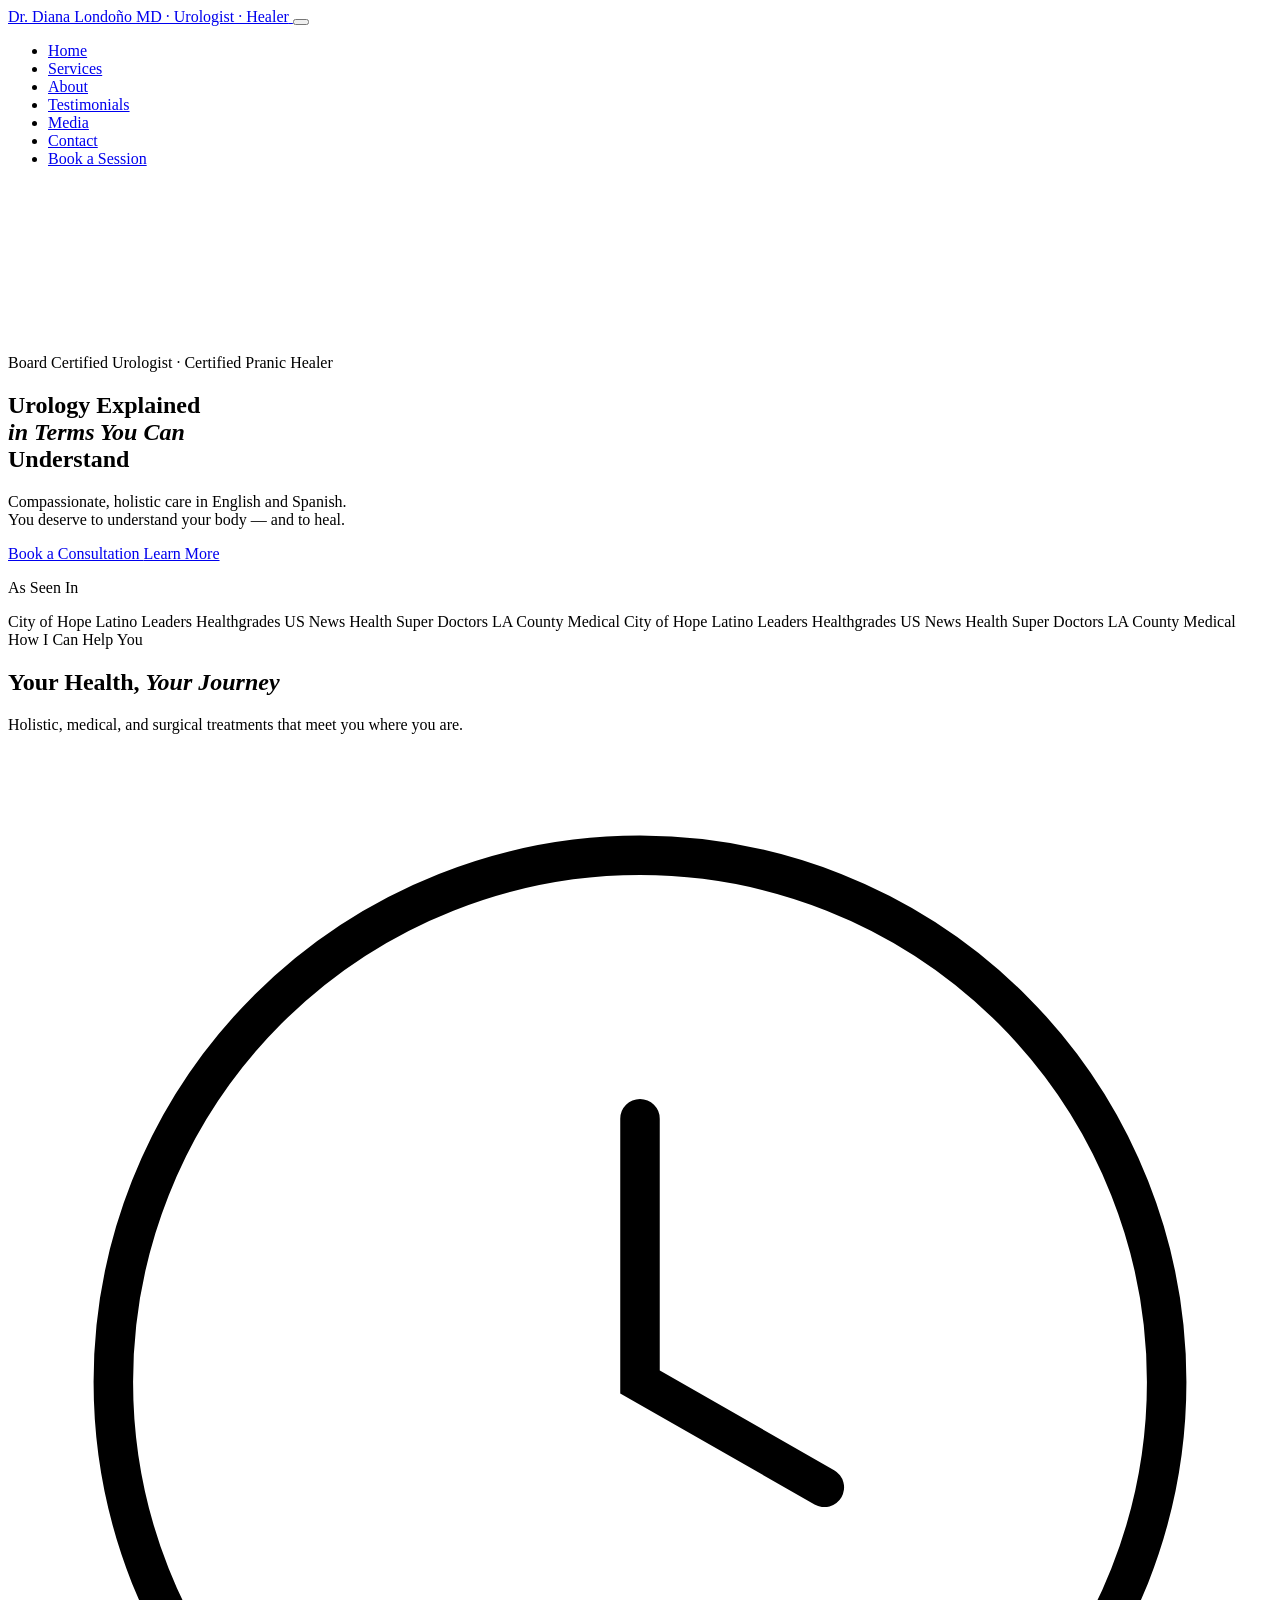
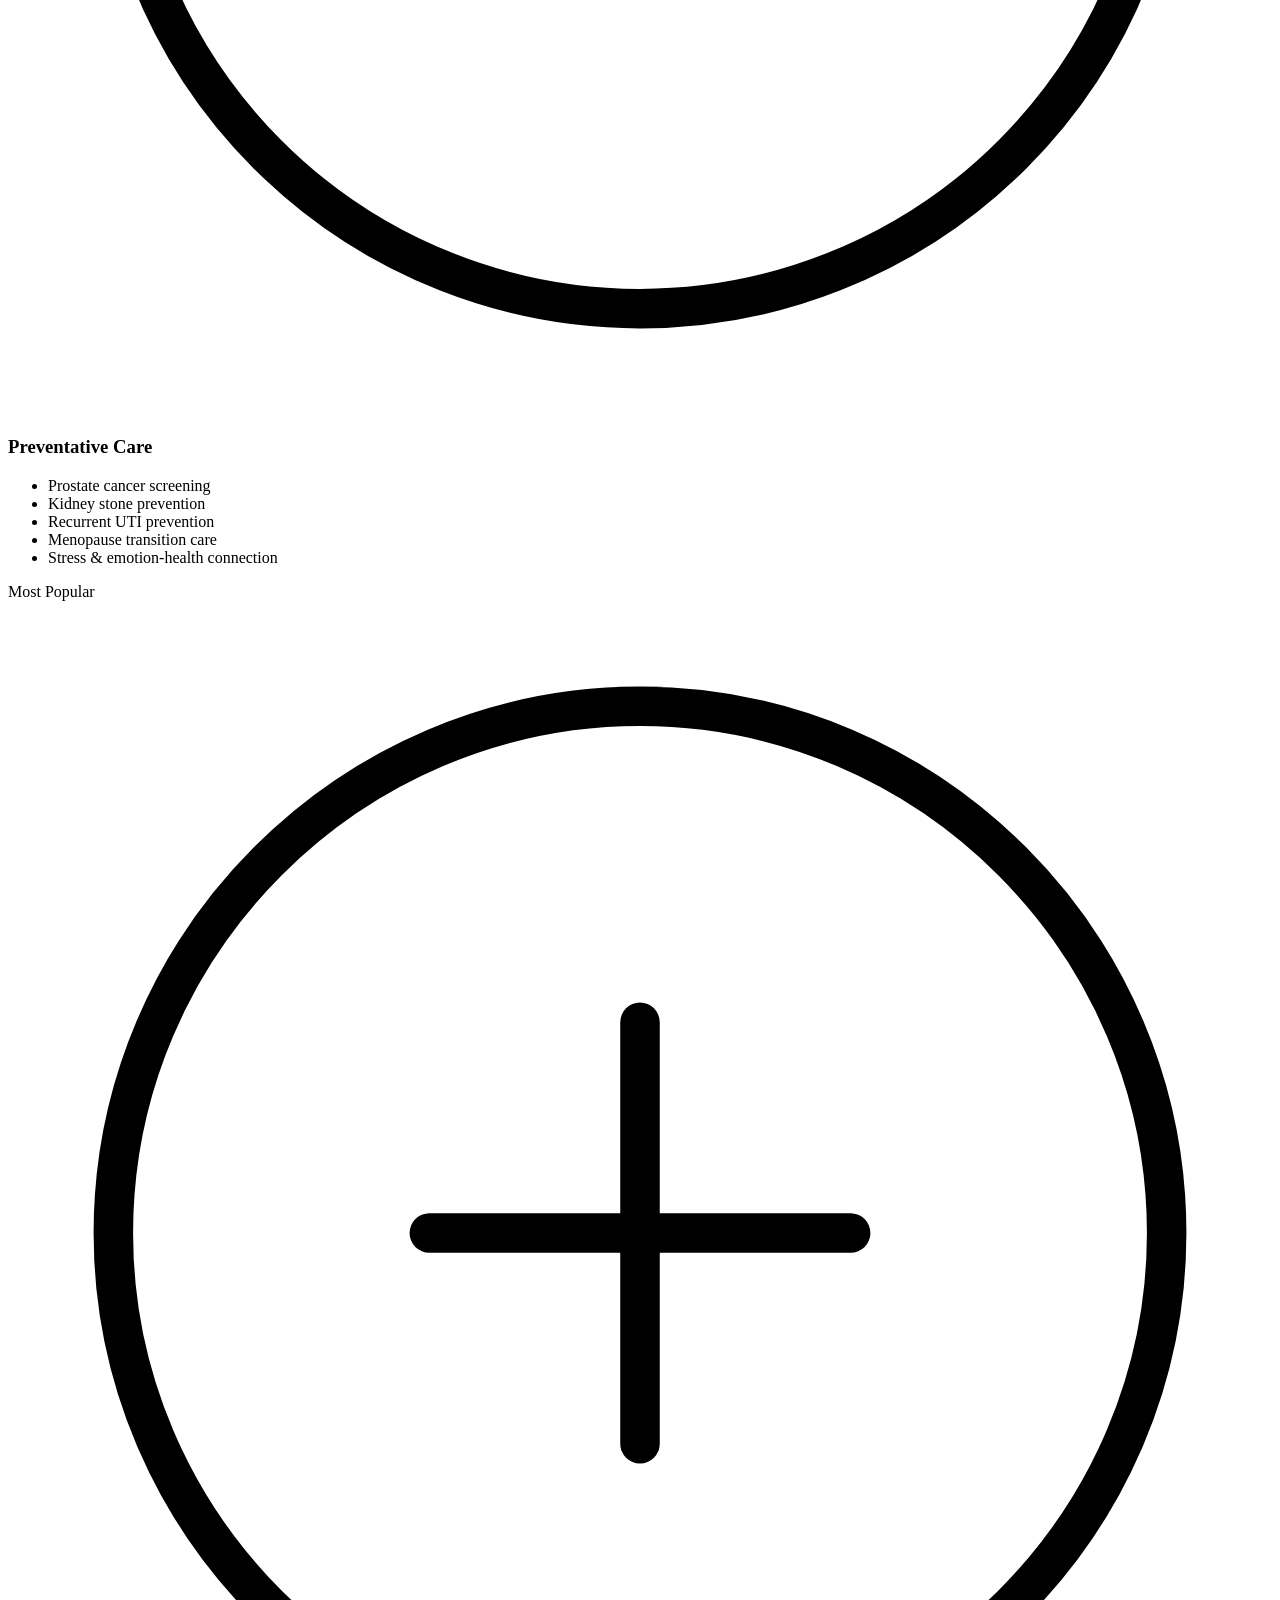
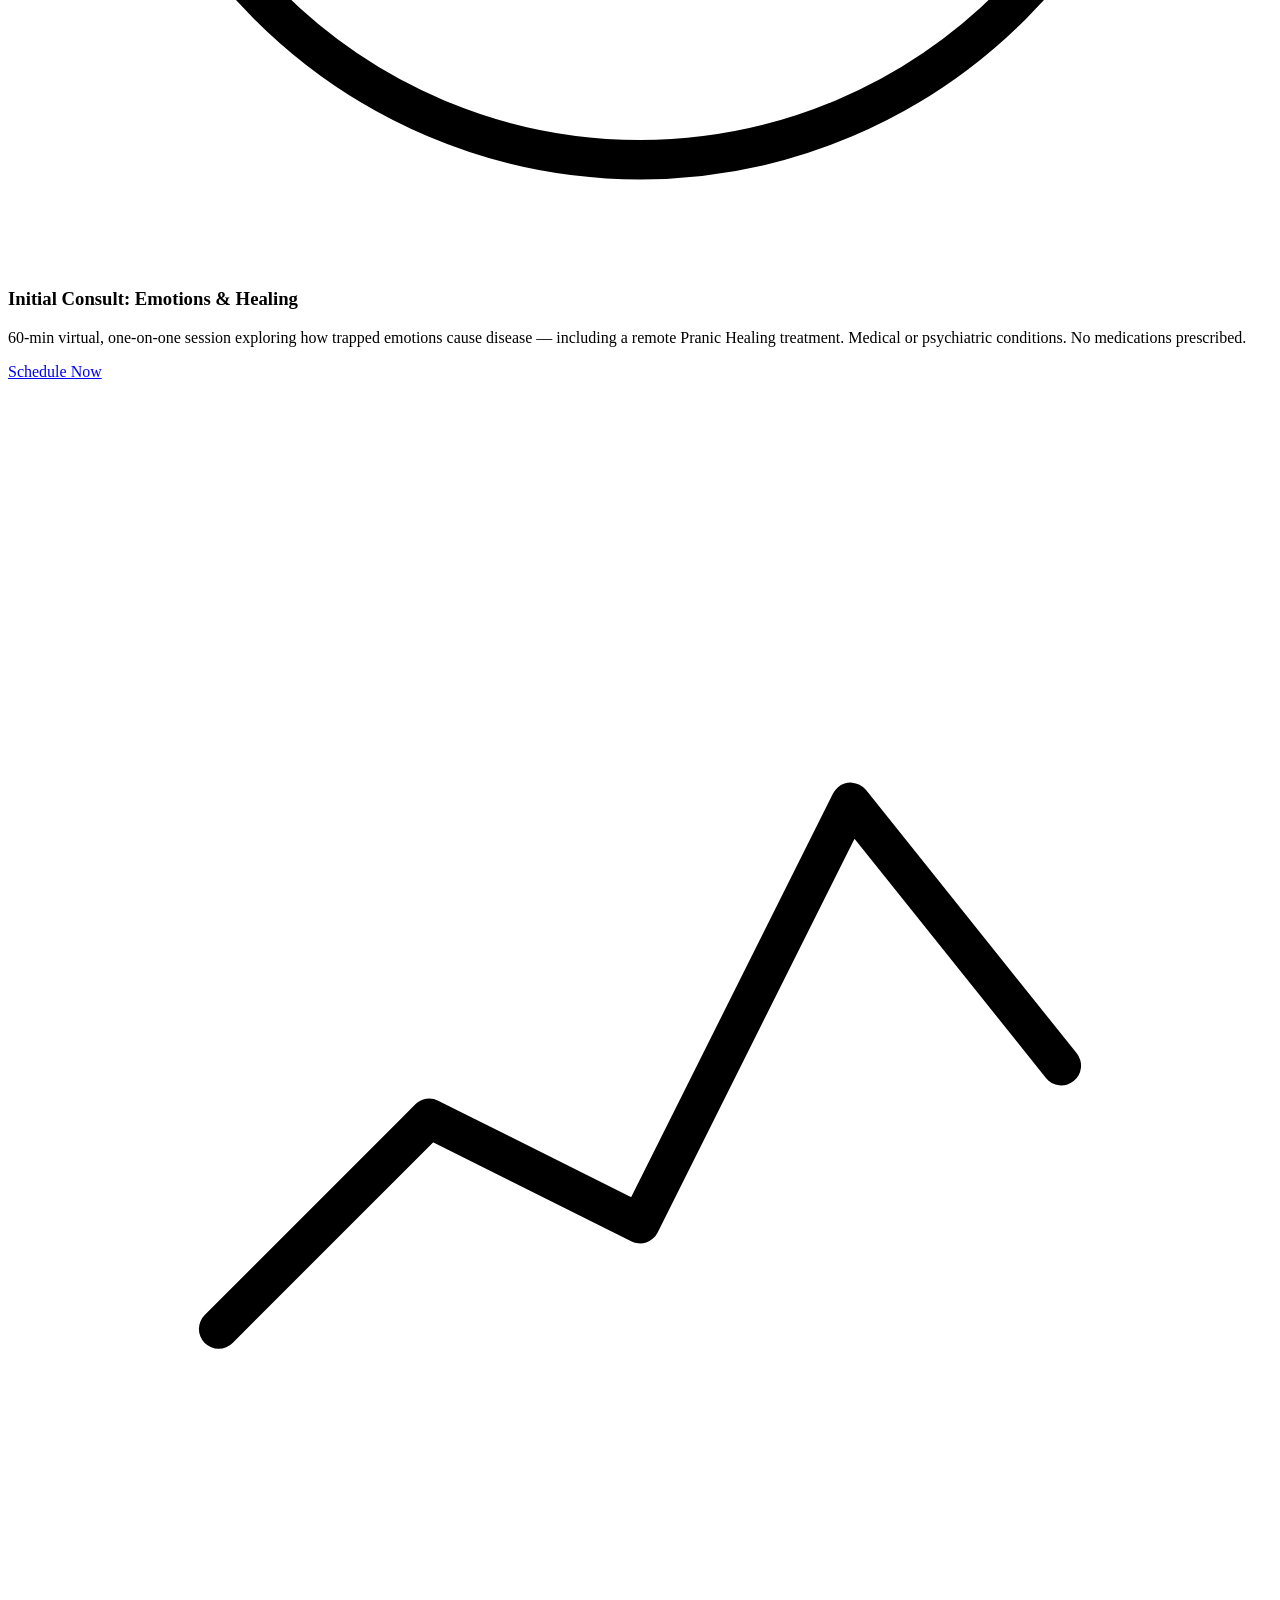
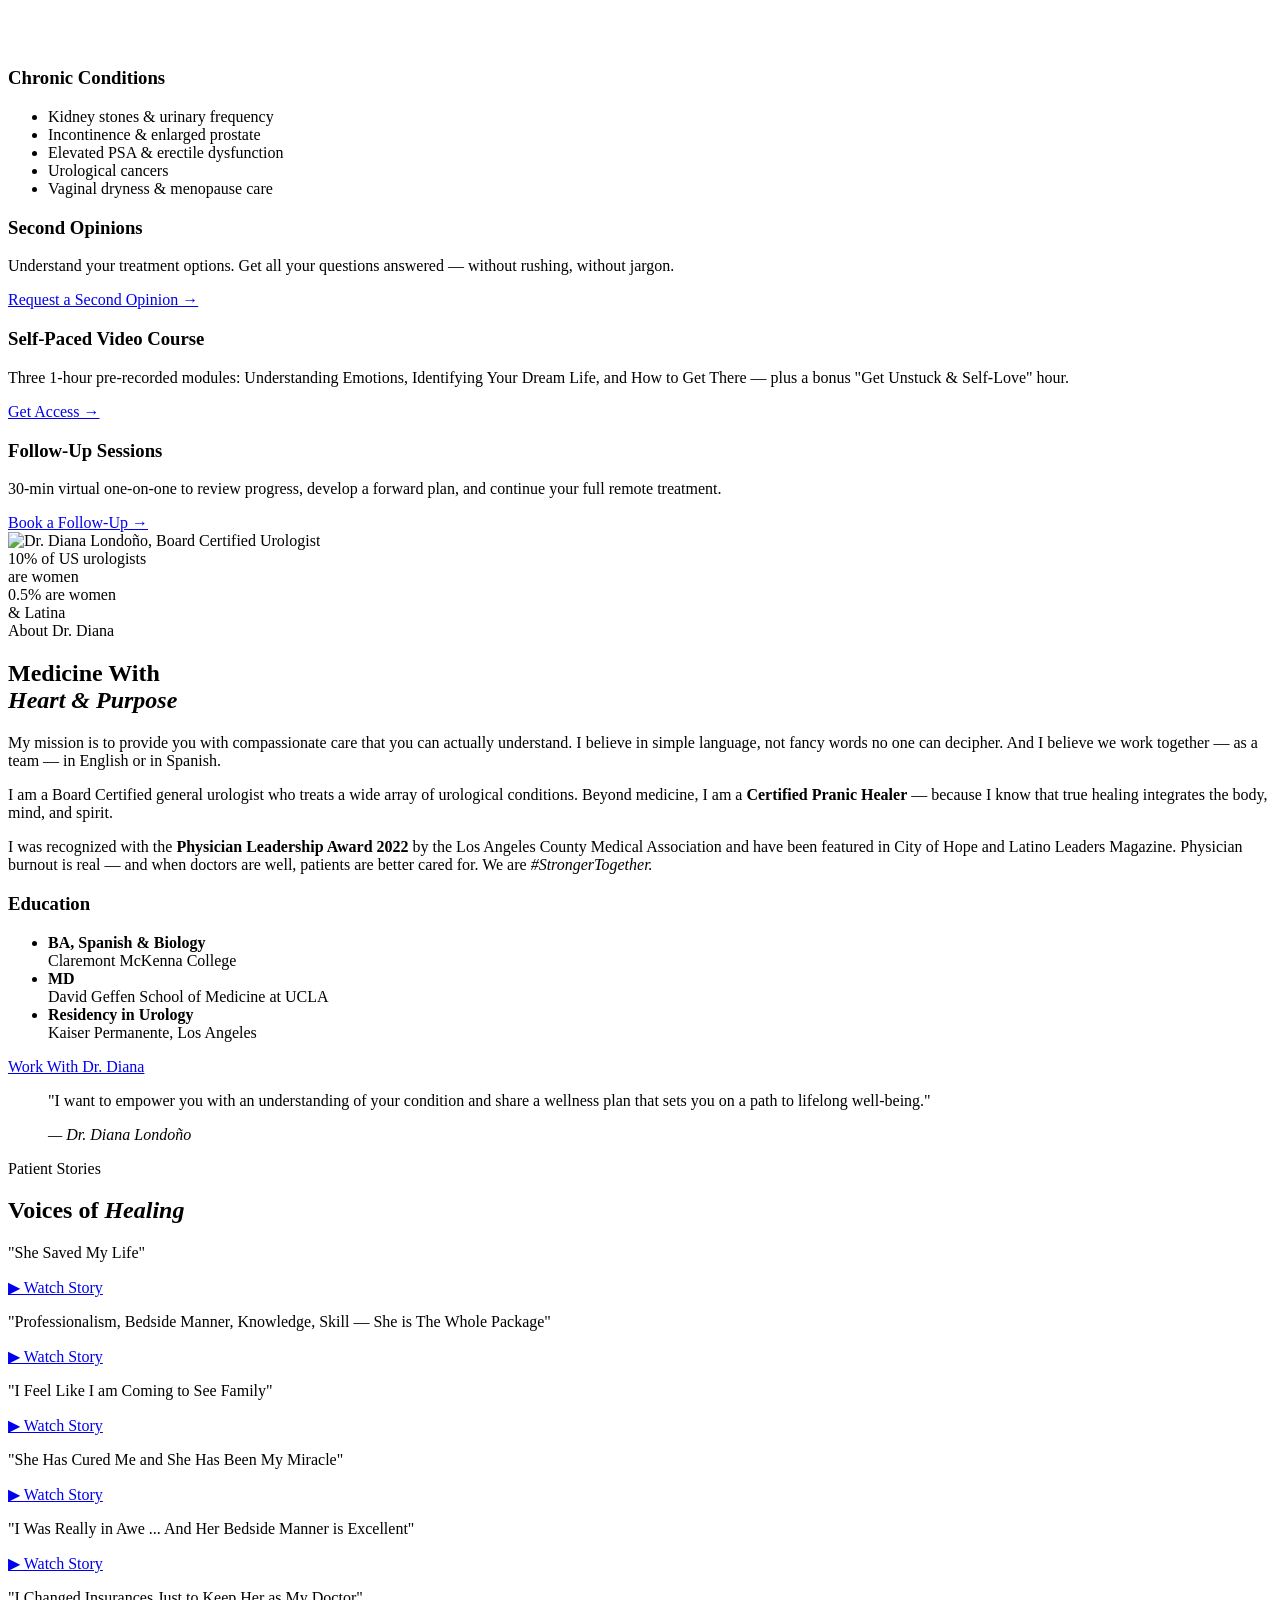
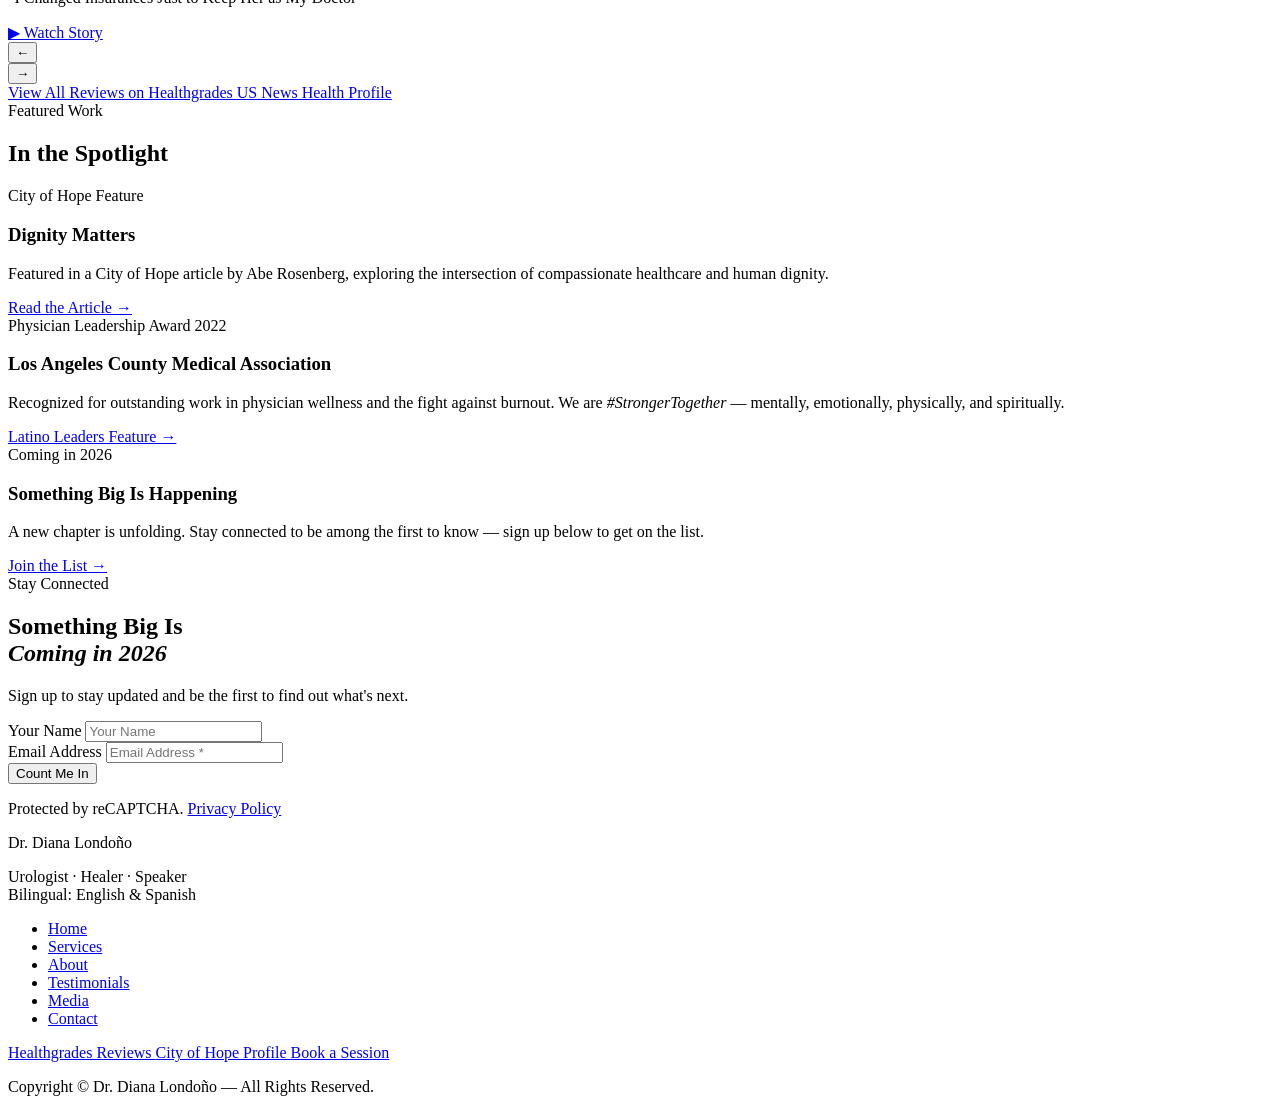
==== index.html @ 48b9133c "Create index.html" ====
<!DOCTYPE html>
<html lang="en">
<head>
  <meta charset="UTF-8" />
  <meta name="viewport" content="width=device-width, initial-scale=1.0" />
  <meta http-equiv="X-UA-Compatible" content="IE=edge" />

  <!-- SEO Meta -->
  <title>Dr. Diana Londoño | Urology, Holistic Healing & Physician Wellness</title>
  <meta name="description" content="Dr. Diana Londoño is a Board Certified Urologist, Certified Pranic Healer, and physician wellness advocate. Specializing in urological care, preventative health, and mind-body healing — in English and Spanish." />
  <meta name="keywords" content="urology, urologist, Dr Diana Londono, kidney stones, prostate cancer, holistic healing, pranic healing, physician wellness, Spanish speaking urologist, Los Angeles" />
  <meta name="author" content="Dr. Diana Londoño" />
  <meta name="robots" content="index, follow" />
  <link rel="canonical" href="https://dianalondonomd.com/" />

  <!-- Open Graph / Social -->
  <meta property="og:type" content="website" />
  <meta property="og:url" content="https://dianalondonomd.com/" />
  <meta property="og:title" content="Dr. Diana Londoño | Urology Explained in Terms You Can Understand" />
  <meta property="og:description" content="Board Certified Urologist and Certified Pranic Healer. Compassionate care in English and Spanish. Holistic, medical, and surgical treatments." />
  <meta property="og:image" content="https://img1.wsimg.com/isteam/ip/a369c3ce-b30d-42e2-9269-49d81a352f27/20241207_154754-1.jpg" />
  <meta name="twitter:card" content="summary_large_image" />
  <meta name="twitter:title" content="Dr. Diana Londoño | Urologist & Holistic Healer" />
  <meta name="twitter:description" content="Compassionate urology care + energy healing. Board Certified. Bilingual. Extraordinary." />
  <meta name="twitter:image" content="https://img1.wsimg.com/isteam/ip/a369c3ce-b30d-42e2-9269-49d81a352f27/20241207_154754-1.jpg" />

  <!-- AI Engine Structured Data (JSON-LD) -->
  <script type="application/ld+json">
  {
    "@context": "https://schema.org",
    "@type": "Physician",
    "name": "Dr. Diana Londoño",
    "description": "Board Certified Urologist, Certified Pranic Healer, and physician wellness advocate serving patients in English and Spanish.",
    "url": "https://dianalondonomd.com",
    "image": "https://img1.wsimg.com/isteam/ip/a369c3ce-b30d-42e2-9269-49d81a352f27/20241207_154754-1.jpg",
    "telephone": "",
    "medicalSpecialty": "Urology",
    "availableService": [
      {"@type": "MedicalTherapy", "name": "Preventative Urology Care"},
      {"@type": "MedicalTherapy", "name": "Kidney Stone Treatment"},
      {"@type": "MedicalTherapy", "name": "Pranic Healing Sessions"},
      {"@type": "MedicalTherapy", "name": "Second Opinion Consultations"}
    ],
    "alumniOf": [
      {"@type": "CollegeOrUniversity", "name": "Claremont McKenna College"},
      {"@type": "CollegeOrUniversity", "name": "David Geffen School of Medicine at UCLA"},
      {"@type": "Hospital", "name": "Kaiser Permanente Los Angeles (Residency)"}
    ],
    "sameAs": [
      "https://www.healthgrades.com/physician/dr-diana-londono-3n9sd",
      "https://health.usnews.com/doctors/diana-londono-740069",
      "https://www.cityofhope.org/diana-londono"
    ]
  }
  </script>

  <!-- Fonts -->
  <link rel="preconnect" href="https://fonts.googleapis.com" />
  <link rel="preconnect" href="https://fonts.gstatic.com" crossorigin />
  <link href="https://fonts.googleapis.com/css2?family=Cormorant+Garamond:ital,wght@0,300;0,400;0,500;0,600;0,700;1,300;1,400;1,600&family=Jost:wght@300;400;500;600&display=swap" rel="stylesheet" />

  <link rel="stylesheet" href="styles.css" />
</head>
<body>

  <!-- ===== NAVIGATION ===== -->
  <header class="nav-header" id="nav-header" role="banner">
    <nav class="nav-container" aria-label="Main navigation">
      <a href="#" class="nav-logo" aria-label="Dr. Diana Londoño Home">
        <span class="logo-name">Dr. Diana Londoño</span>
        <span class="logo-title">MD · Urologist · Healer</span>
      </a>

      <button class="nav-toggle" id="nav-toggle" aria-label="Toggle navigation menu" aria-expanded="false" aria-controls="nav-menu">
        <span></span><span></span><span></span>
      </button>

      <ul class="nav-links" id="nav-menu" role="list">
        <li><a href="#home" class="nav-link">Home</a></li>
        <li><a href="#services" class="nav-link">Services</a></li>
        <li><a href="#about" class="nav-link">About</a></li>
        <li><a href="#testimonials" class="nav-link">Testimonials</a></li>
        <li><a href="#media" class="nav-link">Media</a></li>
        <li><a href="#contact" class="nav-link">Contact</a></li>
        <li>
          <a href="https://app.acuityscheduling.com/schedule.php?owner=37537187" 
             class="nav-cta" target="_blank" rel="noopener noreferrer">
            Book a Session
          </a>
        </li>
      </ul>
    </nav>
  </header>

  <main>

    <!-- ===== HERO ===== -->
    <section class="hero" id="home" aria-label="Hero section">
      <!-- Vimeo Video Background -->
      <div class="hero-video-wrapper" aria-hidden="true">
        <iframe
          src="https://player.vimeo.com/video/768245233?background=1&autoplay=1&loop=1&muted=1&byline=0&title=0&portrait=0"
          frameborder="0"
          allow="autoplay; fullscreen; picture-in-picture"
          allowfullscreen
          class="hero-video-iframe"
          title="Background video"
        ></iframe>
        <div class="hero-video-overlay"></div>
      </div>

      <div class="hero-content container">
        <p class="hero-eyebrow reveal">Board Certified Urologist · Certified Pranic Healer</p>
        <h1 class="hero-headline reveal delay-1">
          Urology Explained<br />
          <em>in Terms You Can</em><br />
          Understand
        </h1>
        <p class="hero-subtext reveal delay-2">
          Compassionate, holistic care in English and Spanish.<br />
          You deserve to understand your body — and to heal.
        </p>
        <div class="hero-actions reveal delay-3">
          <a href="https://app.acuityscheduling.com/schedule.php?owner=37537187"
             class="btn btn-primary" target="_blank" rel="noopener noreferrer">
            Book a Consultation
          </a>
          <a href="#about" class="btn btn-ghost">Learn More</a>
        </div>
      </div>

      <div class="hero-scroll-indicator" aria-hidden="true">
        <div class="scroll-line"></div>
      </div>
    </section>

    <!-- ===== AS SEEN IN ===== -->
    <section class="as-seen-in" aria-label="As seen in media">
      <div class="container">
        <p class="seen-label">As Seen In</p>
        <div class="logos-track" aria-hidden="true">
          <div class="logos-slide">
            <span class="media-logo">City of Hope</span>
            <span class="media-logo">Latino Leaders</span>
            <span class="media-logo">Healthgrades</span>
            <span class="media-logo">US News Health</span>
            <span class="media-logo">Super Doctors</span>
            <span class="media-logo">LA County Medical</span>
            <!-- Duplicate for infinite scroll -->
            <span class="media-logo">City of Hope</span>
            <span class="media-logo">Latino Leaders</span>
            <span class="media-logo">Healthgrades</span>
            <span class="media-logo">US News Health</span>
            <span class="media-logo">Super Doctors</span>
            <span class="media-logo">LA County Medical</span>
          </div>
        </div>
      </div>
    </section>

    <!-- ===== SERVICES ===== -->
    <section class="services" id="services" aria-labelledby="services-heading">
      <div class="container">
        <div class="section-header">
          <span class="section-eyebrow">How I Can Help You</span>
          <h2 class="section-title" id="services-heading">
            Your Health, <em>Your Journey</em>
          </h2>
          <p class="section-subtitle">
            Holistic, medical, and surgical treatments that meet you where you are.
          </p>
        </div>

        <div class="services-grid">

          <article class="service-card" aria-labelledby="service-preventative">
            <div class="service-icon" aria-hidden="true">
              <svg viewBox="0 0 48 48" fill="none" xmlns="http://www.w3.org/2000/svg">
                <circle cx="24" cy="24" r="20" stroke="currentColor" stroke-width="1.5"/>
                <path d="M24 14v10l7 4" stroke="currentColor" stroke-width="1.5" stroke-linecap="round"/>
              </svg>
            </div>
            <h3 id="service-preventative">Preventative Care</h3>
            <ul class="service-list" role="list">
              <li>Prostate cancer screening</li>
              <li>Kidney stone prevention</li>
              <li>Recurrent UTI prevention</li>
              <li>Menopause transition care</li>
              <li>Stress & emotion-health connection</li>
            </ul>
          </article>

          <article class="service-card featured" aria-labelledby="service-consult">
            <div class="service-badge">Most Popular</div>
            <div class="service-icon" aria-hidden="true">
              <svg viewBox="0 0 48 48" fill="none" xmlns="http://www.w3.org/2000/svg">
                <path d="M24 4C13 4 4 13 4 24s9 20 20 20 20-9 20-20S35 4 24 4z" stroke="currentColor" stroke-width="1.5"/>
                <path d="M16 24h16M24 16v16" stroke="currentColor" stroke-width="1.5" stroke-linecap="round"/>
              </svg>
            </div>
            <h3 id="service-consult">Initial Consult: Emotions & Healing</h3>
            <p class="service-desc">
              60-min virtual, one-on-one session exploring how trapped emotions cause disease — including a remote Pranic Healing treatment. Medical or psychiatric conditions. No medications prescribed.
            </p>
            <a href="https://app.acuityscheduling.com/schedule.php?owner=37537187"
               class="btn btn-accent" target="_blank" rel="noopener noreferrer">
              Schedule Now
            </a>
          </article>

          <article class="service-card" aria-labelledby="service-chronic">
            <div class="service-icon" aria-hidden="true">
              <svg viewBox="0 0 48 48" fill="none" xmlns="http://www.w3.org/2000/svg">
                <path d="M8 36l8-8 8 4 8-16 8 10" stroke="currentColor" stroke-width="1.5" stroke-linecap="round" stroke-linejoin="round"/>
              </svg>
            </div>
            <h3 id="service-chronic">Chronic Conditions</h3>
            <ul class="service-list" role="list">
              <li>Kidney stones & urinary frequency</li>
              <li>Incontinence & enlarged prostate</li>
              <li>Elevated PSA & erectile dysfunction</li>
              <li>Urological cancers</li>
              <li>Vaginal dryness & menopause care</li>
            </ul>
          </article>

        </div>

        <!-- Second Opinions & Course -->
        <div class="services-secondary">
          <article class="secondary-card" aria-labelledby="service-opinion">
            <h3 id="service-opinion">Second Opinions</h3>
            <p>Understand your treatment options. Get all your questions answered — without rushing, without jargon.</p>
            <a href="https://app.acuityscheduling.com/schedule.php?owner=37537187"
               class="text-link" target="_blank" rel="noopener noreferrer">
              Request a Second Opinion →
            </a>
          </article>
          <article class="secondary-card" aria-labelledby="service-course">
            <h3 id="service-course">Self-Paced Video Course</h3>
            <p>Three 1-hour pre-recorded modules: Understanding Emotions, Identifying Your Dream Life, and How to Get There — plus a bonus "Get Unstuck & Self-Love" hour.</p>
            <a href="https://app.acuityscheduling.com/schedule.php?owner=37537187"
               class="text-link" target="_blank" rel="noopener noreferrer">
              Get Access →
            </a>
          </article>
          <article class="secondary-card" aria-labelledby="service-followup">
            <h3 id="service-followup">Follow-Up Sessions</h3>
            <p>30-min virtual one-on-one to review progress, develop a forward plan, and continue your full remote treatment.</p>
            <a href="https://app.acuityscheduling.com/schedule.php?owner=37537187"
               class="text-link" target="_blank" rel="noopener noreferrer">
              Book a Follow-Up →
            </a>
          </article>
        </div>

      </div>
    </section>

    <!-- ===== ABOUT ===== -->
    <section class="about" id="about" aria-labelledby="about-heading">
      <div class="container about-grid">
        <div class="about-image-col">
          <div class="about-image-frame">
            <img
              src="https://img1.wsimg.com/isteam/ip/a369c3ce-b30d-42e2-9269-49d81a352f27/20241207_154754-1.jpg"
              alt="Dr. Diana Londoño, Board Certified Urologist"
              loading="lazy"
              width="500"
              height="650"
              class="about-img"
            />
            <div class="about-image-accent" aria-hidden="true"></div>
          </div>
          <div class="about-stats">
            <div class="stat">
              <span class="stat-num">10%</span>
              <span class="stat-label">of US urologists<br>are women</span>
            </div>
            <div class="stat">
              <span class="stat-num">0.5%</span>
              <span class="stat-label">are women<br>& Latina</span>
            </div>
          </div>
        </div>

        <div class="about-content-col">
          <span class="section-eyebrow">About Dr. Diana</span>
          <h2 class="section-title" id="about-heading">
            Medicine With<br /><em>Heart & Purpose</em>
          </h2>
          <div class="about-body">
            <p>
              My mission is to provide you with compassionate care that you can actually understand. I believe in simple language, not fancy words no one can decipher. And I believe we work together — as a team — in English or in Spanish.
            </p>
            <p>
              I am a Board Certified general urologist who treats a wide array of urological conditions. Beyond medicine, I am a <strong>Certified Pranic Healer</strong> — because I know that true healing integrates the body, mind, and spirit.
            </p>
            <p>
              I was recognized with the <strong>Physician Leadership Award 2022</strong> by the Los Angeles County Medical Association and have been featured in City of Hope and Latino Leaders Magazine. Physician burnout is real — and when doctors are well, patients are better cared for. We are <em>#StrongerTogether.</em>
            </p>
          </div>

          <div class="education-block">
            <h3>Education</h3>
            <ul class="edu-list" role="list">
              <li>
                <strong>BA, Spanish & Biology</strong><br />
                Claremont McKenna College
              </li>
              <li>
                <strong>MD</strong><br />
                David Geffen School of Medicine at UCLA
              </li>
              <li>
                <strong>Residency in Urology</strong><br />
                Kaiser Permanente, Los Angeles
              </li>
            </ul>
          </div>

          <a href="#services" class="btn btn-primary">Work With Dr. Diana</a>
        </div>
      </div>
    </section>

    <!-- ===== QUOTE BREAK ===== -->
    <section class="quote-break" aria-label="Featured quote">
      <div class="container">
        <blockquote class="big-quote">
          <p>"I want to empower you with an understanding of your condition and share a wellness plan that sets you on a path to lifelong well-being."</p>
          <cite>— Dr. Diana Londoño</cite>
        </blockquote>
      </div>
    </section>

    <!-- ===== TESTIMONIALS ===== -->
    <section class="testimonials" id="testimonials" aria-labelledby="testimonials-heading">
      <div class="container">
        <div class="section-header">
          <span class="section-eyebrow">Patient Stories</span>
          <h2 class="section-title" id="testimonials-heading">
            Voices of <em>Healing</em>
          </h2>
        </div>

        <div class="testimonials-slider" id="testimonials-slider" role="region" aria-label="Testimonials">
          <div class="testimonials-track" id="testimonials-track">

            <article class="testimonial-card" role="article">
              <p class="testimonial-text">"She Saved My Life"</p>
              <div class="testimonial-footer">
                <a href="https://youtube.com/shorts/J9ZPiweNit8?feature=shared"
                   class="testimonial-video-link" target="_blank" rel="noopener noreferrer"
                   aria-label="Watch testimonial video">
                  <span class="play-icon" aria-hidden="true">▶</span> Watch Story
                </a>
              </div>
            </article>

            <article class="testimonial-card" role="article">
              <p class="testimonial-text">"Professionalism, Bedside Manner, Knowledge, Skill — She is The Whole Package"</p>
              <div class="testimonial-footer">
                <a href="https://youtube.com/shorts/J433Ptleg3M"
                   class="testimonial-video-link" target="_blank" rel="noopener noreferrer"
                   aria-label="Watch testimonial video">
                  <span class="play-icon" aria-hidden="true">▶</span> Watch Story
                </a>
              </div>
            </article>

            <article class="testimonial-card" role="article">
              <p class="testimonial-text">"I Feel Like I am Coming to See Family"</p>
              <div class="testimonial-footer">
                <a href="https://youtube.com/shorts/HD0z2D4KRlM"
                   class="testimonial-video-link" target="_blank" rel="noopener noreferrer"
                   aria-label="Watch testimonial video">
                  <span class="play-icon" aria-hidden="true">▶</span> Watch Story
                </a>
              </div>
            </article>

            <article class="testimonial-card" role="article">
              <p class="testimonial-text">"She Has Cured Me and She Has Been My Miracle"</p>
              <div class="testimonial-footer">
                <a href="https://youtube.com/shorts/nA7Q0-A1sjY"
                   class="testimonial-video-link" target="_blank" rel="noopener noreferrer"
                   aria-label="Watch testimonial video">
                  <span class="play-icon" aria-hidden="true">▶</span> Watch Story
                </a>
              </div>
            </article>

            <article class="testimonial-card" role="article">
              <p class="testimonial-text">"I Was Really in Awe ... And Her Bedside Manner is Excellent"</p>
              <div class="testimonial-footer">
                <a href="https://youtube.com/shorts/M07cxHonhMI"
                   class="testimonial-video-link" target="_blank" rel="noopener noreferrer"
                   aria-label="Watch testimonial video">
                  <span class="play-icon" aria-hidden="true">▶</span> Watch Story
                </a>
              </div>
            </article>

            <article class="testimonial-card" role="article">
              <p class="testimonial-text">"I Changed Insurances Just to Keep Her as My Doctor"</p>
              <div class="testimonial-footer">
                <a href="https://youtube.com/shorts/h_3CgOk9Fdc"
                   class="testimonial-video-link" target="_blank" rel="noopener noreferrer"
                   aria-label="Watch testimonial video">
                  <span class="play-icon" aria-hidden="true">▶</span> Watch Story
                </a>
              </div>
            </article>

          </div>
        </div>

        <div class="slider-controls" role="group" aria-label="Testimonial navigation">
          <button class="slider-btn" id="slider-prev" aria-label="Previous testimonial">←</button>
          <div class="slider-dots" id="slider-dots" role="list"></div>
          <button class="slider-btn" id="slider-next" aria-label="Next testimonial">→</button>
        </div>

        <div class="reviews-links">
          <a href="https://www.healthgrades.com/physician/dr-diana-londono-3n9sd"
             class="review-badge" target="_blank" rel="noopener noreferrer">
            View All Reviews on Healthgrades
          </a>
          <a href="https://health.usnews.com/doctors/diana-londono-740069"
             class="review-badge" target="_blank" rel="noopener noreferrer">
            US News Health Profile
          </a>
        </div>
      </div>
    </section>

    <!-- ===== MEDIA / DIGNITY MATTERS ===== -->
    <section class="media-section" id="media" aria-labelledby="media-heading">
      <div class="container">
        <div class="section-header">
          <span class="section-eyebrow">Featured Work</span>
          <h2 class="section-title" id="media-heading">In the Spotlight</h2>
        </div>

        <div class="media-grid">
          <article class="media-card">
            <div class="media-card-tag">City of Hope Feature</div>
            <h3>Dignity Matters</h3>
            <p>Featured in a City of Hope article by Abe Rosenberg, exploring the intersection of compassionate healthcare and human dignity.</p>
            <a href="https://img1.wsimg.com/blobby/go/a369c3ce-b30d-42e2-9269-49d81a352f27/downloads/a2459b33-b9ee-4518-97fc-f963adcf6d6d/Dignity%20Matters%20-%20Abe%20Rosenberg%20Sep%2026.pdf?ver=1763436683757"
               class="text-link" target="_blank" rel="noopener noreferrer">
              Read the Article →
            </a>
          </article>
          <article class="media-card">
            <div class="media-card-tag">Physician Leadership Award 2022</div>
            <h3>Los Angeles County Medical Association</h3>
            <p>Recognized for outstanding work in physician wellness and the fight against burnout. We are <em>#StrongerTogether</em> — mentally, emotionally, physically, and spiritually.</p>
            <a href="https://www.latinoleadersmagazine.com/summer-2018/2018/9/5/message-of-hope-with-dr-diana-londoo"
               class="text-link" target="_blank" rel="noopener noreferrer">
              Latino Leaders Feature →
            </a>
          </article>
          <article class="media-card">
            <div class="media-card-tag">Coming in 2026</div>
            <h3>Something Big Is Happening</h3>
            <p>A new chapter is unfolding. Stay connected to be among the first to know — sign up below to get on the list.</p>
            <a href="#contact" class="text-link">Join the List →</a>
          </article>
        </div>
      </div>
    </section>

    <!-- ===== NEWSLETTER / CONTACT ===== -->
    <section class="contact-section" id="contact" aria-labelledby="contact-heading">
      <div class="container">
        <div class="contact-inner">
          <div class="contact-text">
            <span class="section-eyebrow">Stay Connected</span>
            <h2 class="section-title" id="contact-heading">
              Something Big Is<br /><em>Coming in 2026</em>
            </h2>
            <p>Sign up to stay updated and be the first to find out what's next.</p>
          </div>

          <form class="newsletter-form" id="newsletter-form" novalidate aria-label="Newsletter signup">
            <div class="form-group">
              <label for="form-name" class="sr-only">Your Name</label>
              <input type="text" id="form-name" name="name" placeholder="Your Name" autocomplete="name" required />
            </div>
            <div class="form-group">
              <label for="form-email" class="sr-only">Email Address</label>
              <input type="email" id="form-email" name="email" placeholder="Email Address *" autocomplete="email" required />
            </div>
            <button type="submit" class="btn btn-primary btn-full">
              Count Me In
            </button>
            <p class="form-note">
              Protected by reCAPTCHA. <a href="https://policies.google.com/privacy" target="_blank" rel="noopener noreferrer">Privacy Policy</a>
            </p>
          </form>
        </div>
      </div>
    </section>

  </main>

  <!-- ===== FOOTER ===== -->
  <footer class="site-footer" role="contentinfo">
    <div class="container">
      <div class="footer-top">
        <div class="footer-brand">
          <p class="footer-logo-name">Dr. Diana Londoño</p>
          <p class="footer-tagline">Urologist · Healer · Speaker<br />Bilingual: English & Spanish</p>
        </div>
        <nav class="footer-nav" aria-label="Footer navigation">
          <ul role="list">
            <li><a href="#home">Home</a></li>
            <li><a href="#services">Services</a></li>
            <li><a href="#about">About</a></li>
            <li><a href="#testimonials">Testimonials</a></li>
            <li><a href="#media">Media</a></li>
            <li><a href="#contact">Contact</a></li>
          </ul>
        </nav>
        <div class="footer-external">
          <a href="https://www.healthgrades.com/physician/dr-diana-londono-3n9sd"
             target="_blank" rel="noopener noreferrer" class="footer-link">
            Healthgrades Reviews
          </a>
          <a href="https://www.cityofhope.org/diana-londono"
             target="_blank" rel="noopener noreferrer" class="footer-link">
            City of Hope Profile
          </a>
          <a href="https://app.acuityscheduling.com/schedule.php?owner=37537187"
             target="_blank" rel="noopener noreferrer" class="footer-link footer-link-cta">
            Book a Session
          </a>
        </div>
      </div>
      <div class="footer-bottom">
        <p>Copyright &copy; <span id="footer-year"></span> Dr. Diana Londoño — All Rights Reserved.</p>
      </div>
    </div>
  </footer>

  <script src="main.js" defer></script>
</body>
</html>
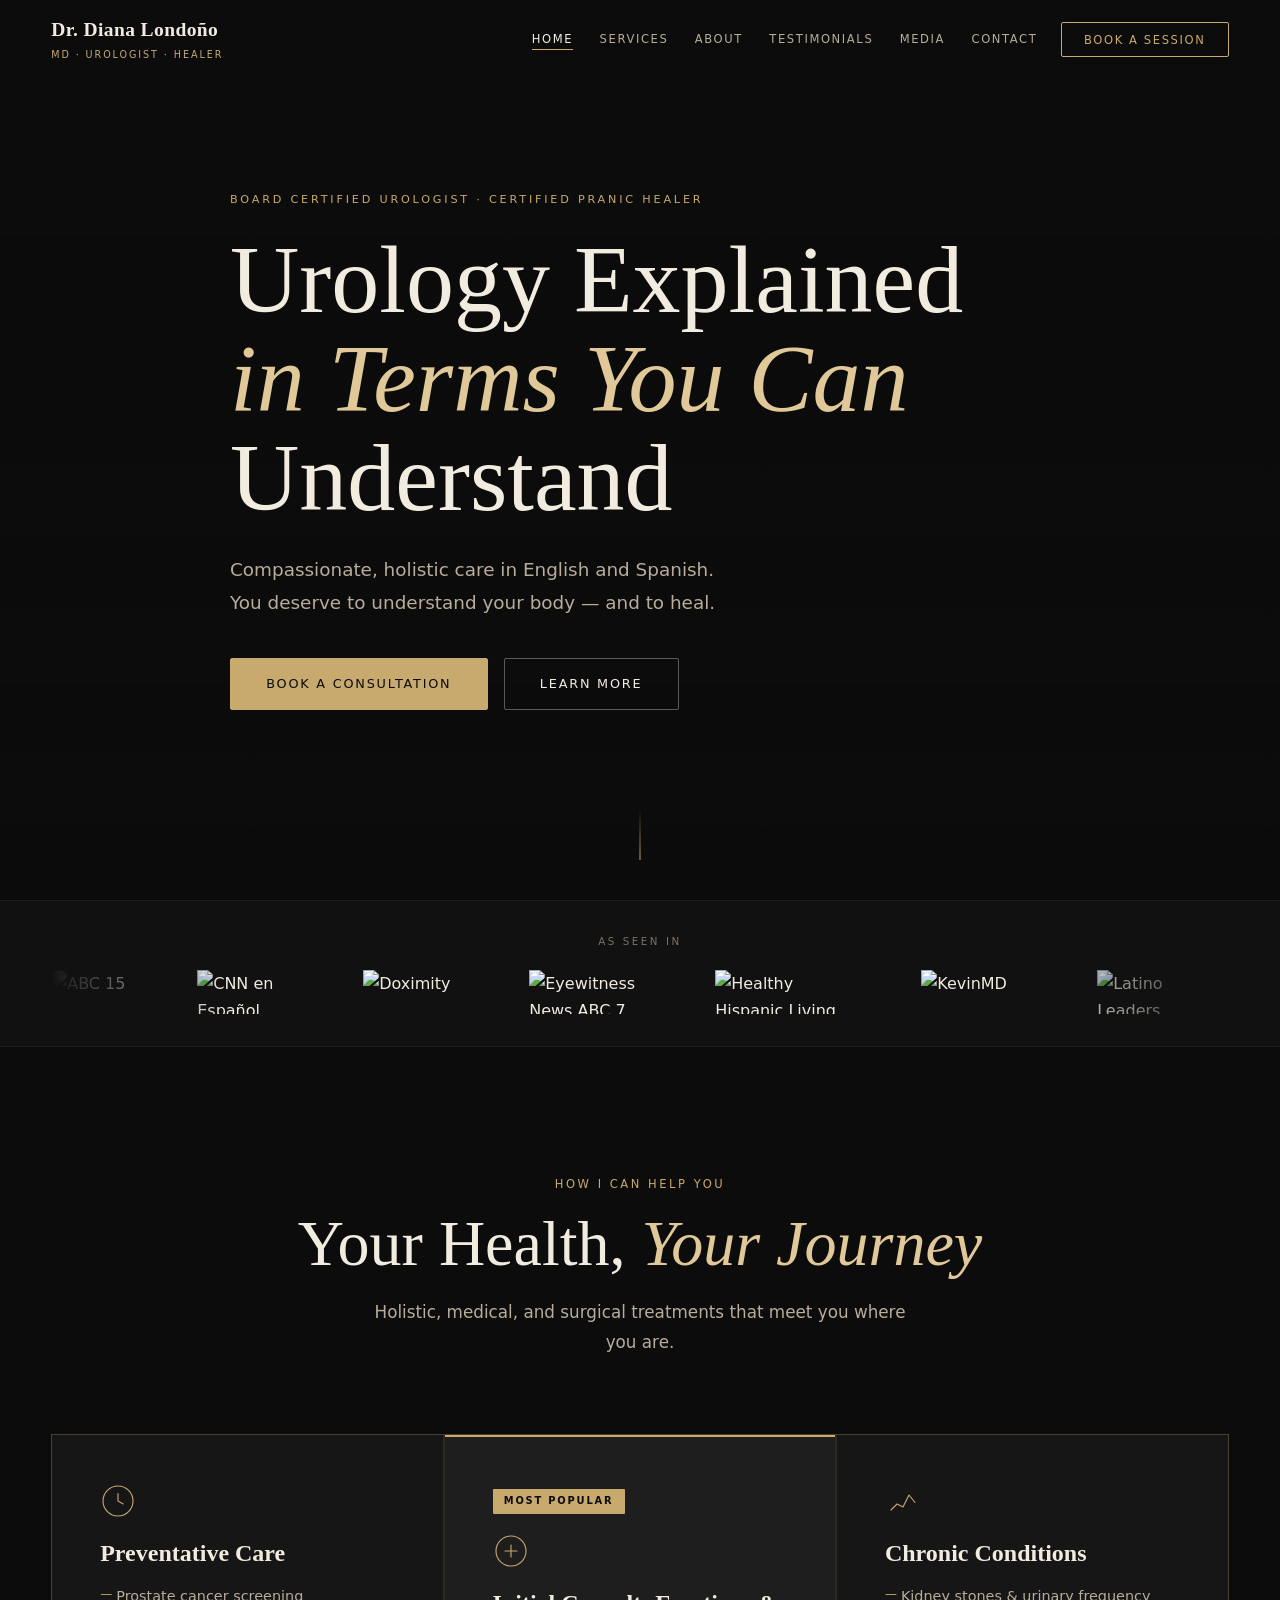
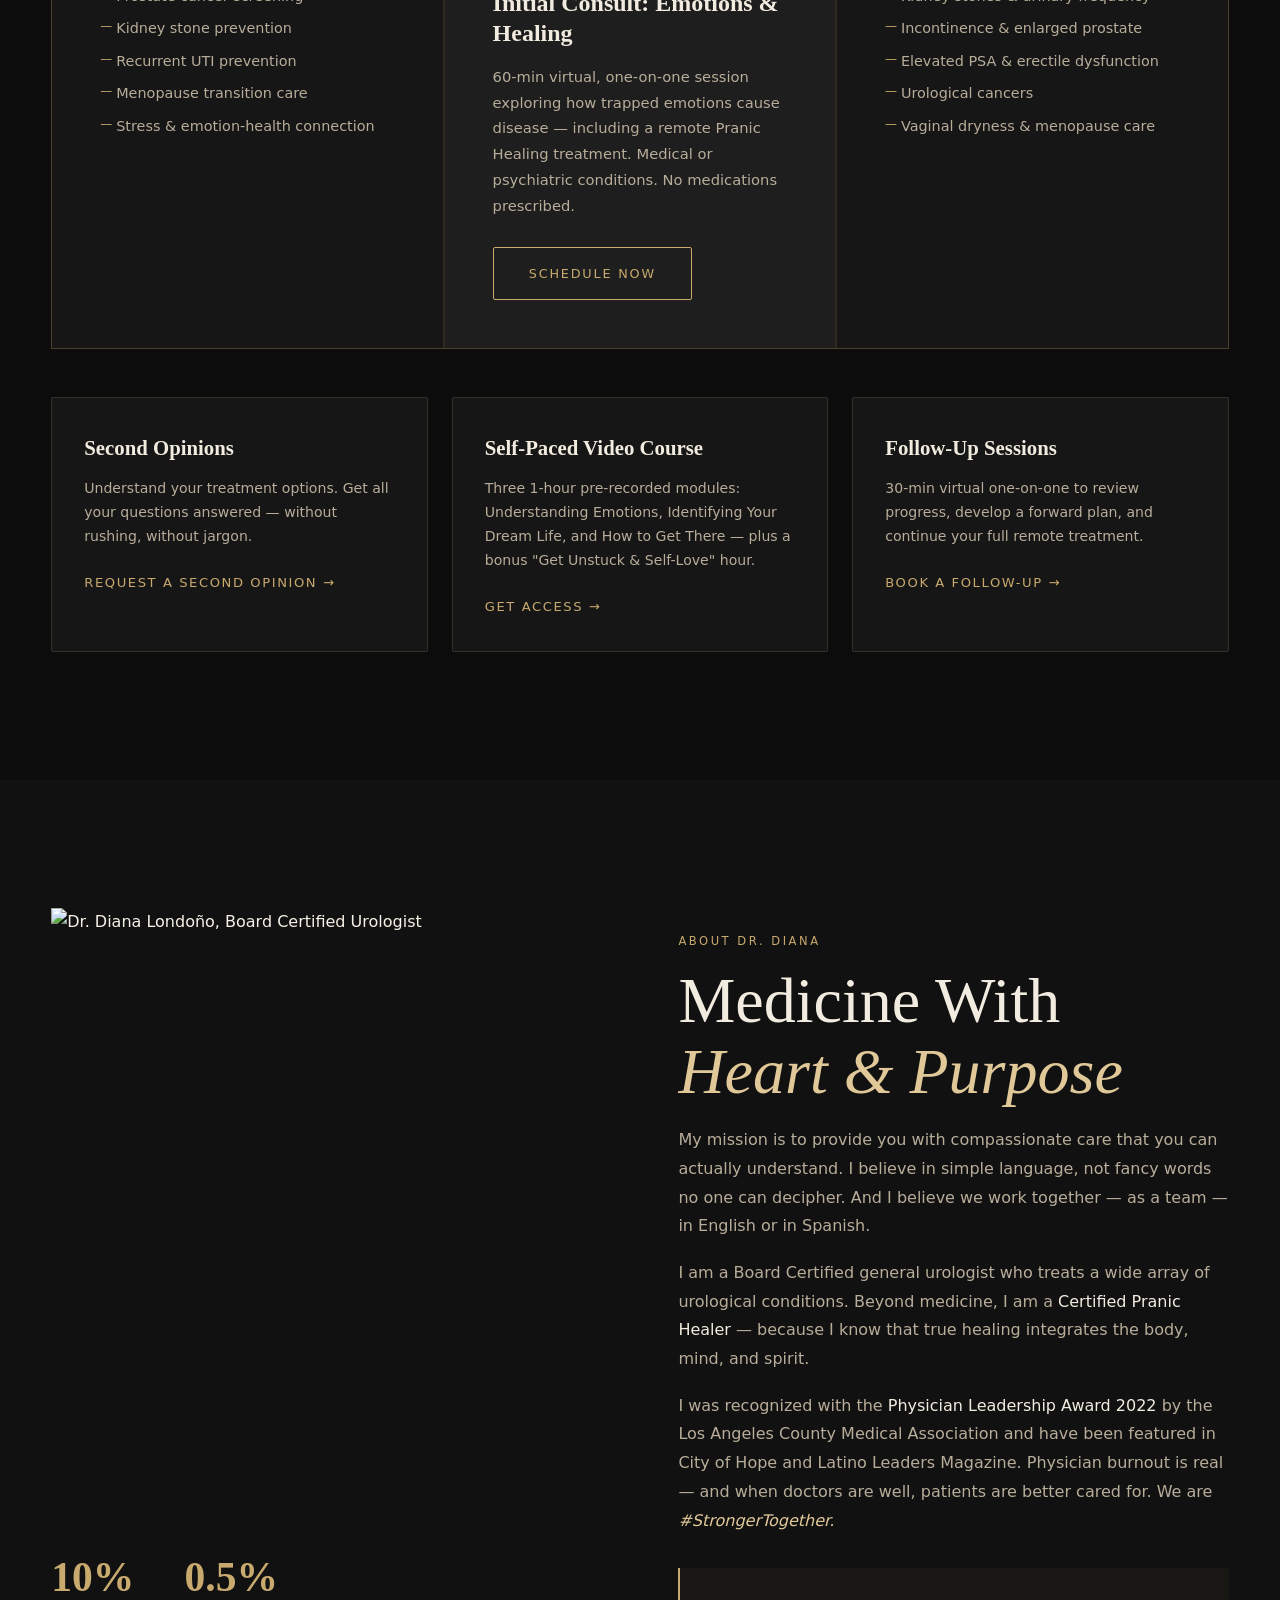
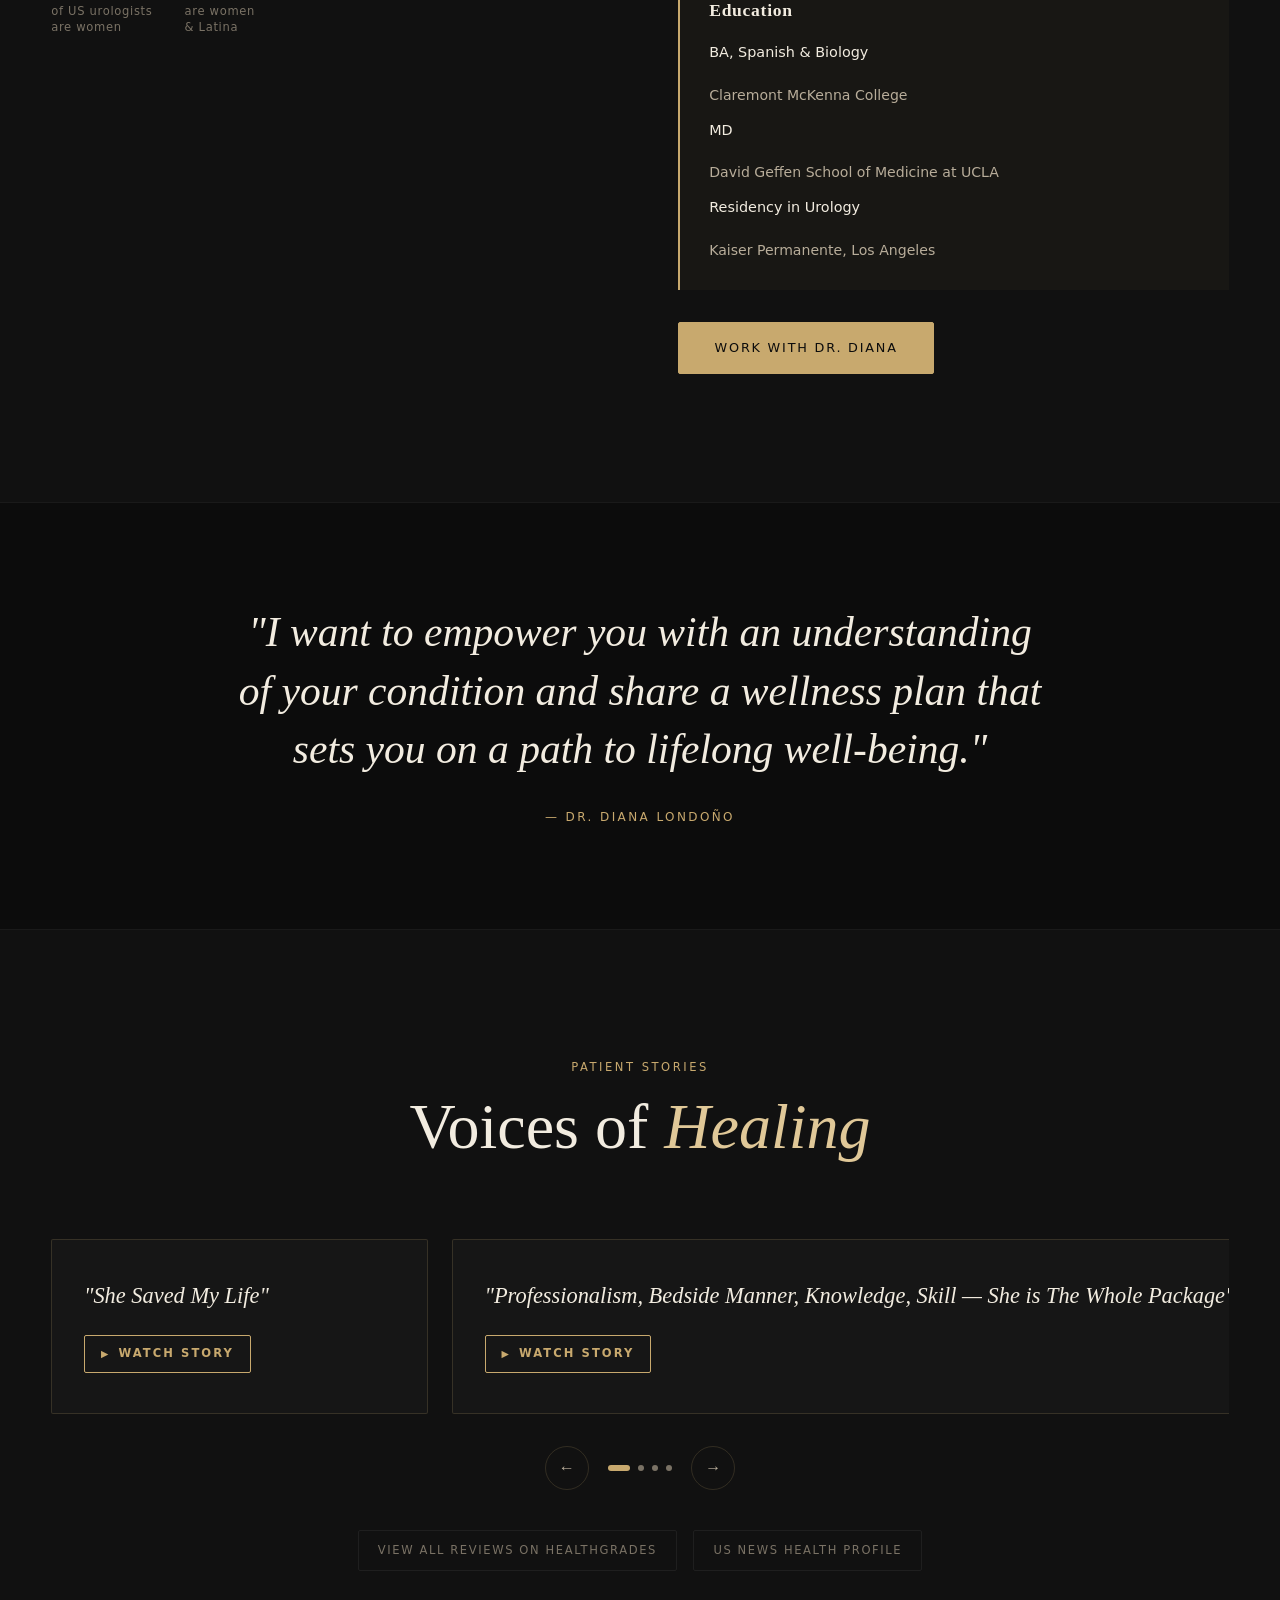
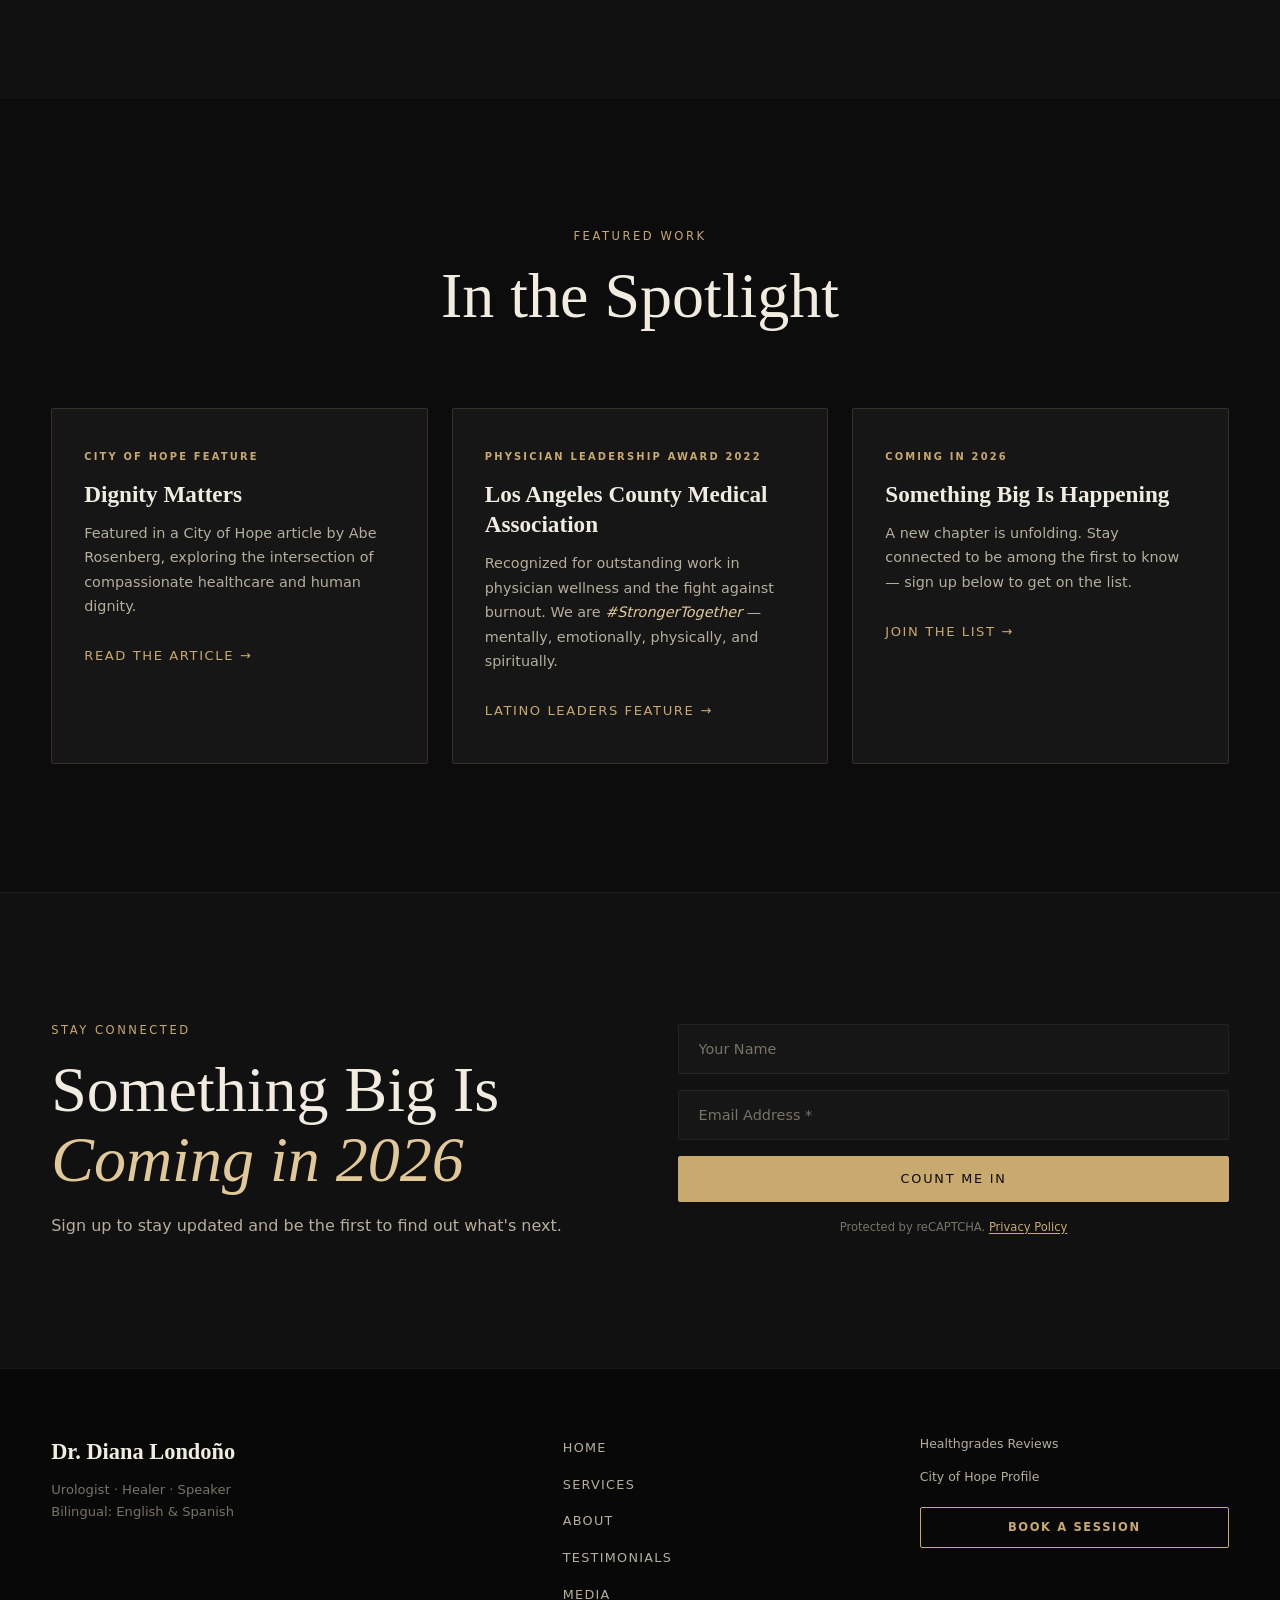
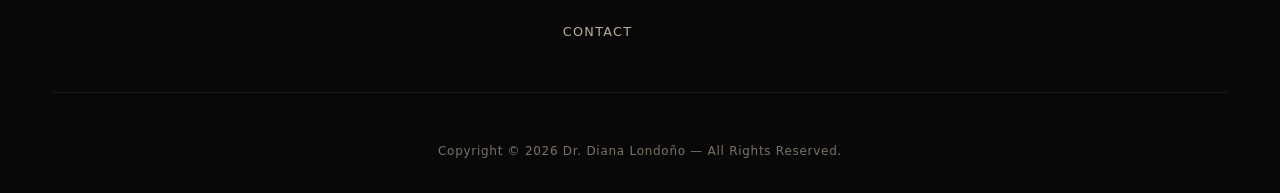
==== commit a3c8a3b5: "Update index.html" ====
--- a/index.html
+++ b/index.html
@@ -140,19 +140,35 @@
         <p class="seen-label">As Seen In</p>
         <div class="logos-track" aria-hidden="true">
           <div class="logos-slide">
-            <span class="media-logo">City of Hope</span>
-            <span class="media-logo">Latino Leaders</span>
-            <span class="media-logo">Healthgrades</span>
-            <span class="media-logo">US News Health</span>
-            <span class="media-logo">Super Doctors</span>
-            <span class="media-logo">LA County Medical</span>
-            <!-- Duplicate for infinite scroll -->
-            <span class="media-logo">City of Hope</span>
-            <span class="media-logo">Latino Leaders</span>
-            <span class="media-logo">Healthgrades</span>
-            <span class="media-logo">US News Health</span>
-            <span class="media-logo">Super Doctors</span>
-            <span class="media-logo">LA County Medical</span>
+            <img src="abc_15.webp"                 alt="ABC 15"                  class="media-logo-img" width="90"  height="44" loading="lazy" />
+            <img src="CNN_En_Spanol.webp"           alt="CNN en Español"          class="media-logo-img" width="110" height="44" loading="lazy" />
+            <img src="doximity.webp"                alt="Doximity"                class="media-logo-img" width="110" height="44" loading="lazy" />
+            <img src="Eyewitness_News.webp"         alt="Eyewitness News ABC 7"   class="media-logo-img" width="130" height="44" loading="lazy" />
+            <img src="Healthy_Hispanic_Living.webp" alt="Healthy Hispanic Living" class="media-logo-img" width="150" height="44" loading="lazy" />
+            <img src="KevinMD.webp"                 alt="KevinMD"                 class="media-logo-img" width="120" height="44" loading="lazy" />
+            <img src="Latino_Leaders.webp"          alt="Latino Leaders"          class="media-logo-img" width="110" height="44" loading="lazy" />
+            <img src="Medscape.webp"                alt="Medscape"                class="media-logo-img" width="110" height="44" loading="lazy" />
+            <img src="Men_s_Health.webp"            alt="Men's Health"            class="media-logo-img" width="100" height="44" loading="lazy" />
+            <img src="Mundo_Fox.webp"               alt="Mundo Fox"               class="media-logo-img" width="90"  height="44" loading="lazy" />
+            <img src="Telemundo.webp"               alt="Telemundo"               class="media-logo-img" width="110" height="44" loading="lazy" />
+            <img src="Univision.webp"               alt="Univision"               class="media-logo-img" width="90"  height="44" loading="lazy" />
+            <img src="Urology_Times.webp"           alt="Urology Times"           class="media-logo-img" width="130" height="44" loading="lazy" />
+            <img src="webmd.webp"                   alt="WebMD"                   class="media-logo-img" width="100" height="44" loading="lazy" />
+            <!-- Duplicate set for seamless infinite scroll -->
+            <img src="abc_15.webp"                 alt=""                         class="media-logo-img" width="90"  height="44" loading="lazy" />
+            <img src="CNN_En_Spanol.webp"           alt=""                         class="media-logo-img" width="110" height="44" loading="lazy" />
+            <img src="doximity.webp"                alt=""                         class="media-logo-img" width="110" height="44" loading="lazy" />
+            <img src="Eyewitness_News.webp"         alt=""                         class="media-logo-img" width="130" height="44" loading="lazy" />
+            <img src="Healthy_Hispanic_Living.webp" alt=""                         class="media-logo-img" width="150" height="44" loading="lazy" />
+            <img src="KevinMD.webp"                 alt=""                         class="media-logo-img" width="120" height="44" loading="lazy" />
+            <img src="Latino_Leaders.webp"          alt=""                         class="media-logo-img" width="110" height="44" loading="lazy" />
+            <img src="Medscape.webp"                alt=""                         class="media-logo-img" width="110" height="44" loading="lazy" />
+            <img src="Men_s_Health.webp"            alt=""                         class="media-logo-img" width="100" height="44" loading="lazy" />
+            <img src="Mundo_Fox.webp"               alt=""                         class="media-logo-img" width="90"  height="44" loading="lazy" />
+            <img src="Telemundo.webp"               alt=""                         class="media-logo-img" width="110" height="44" loading="lazy" />
+            <img src="Univision.webp"               alt=""                         class="media-logo-img" width="90"  height="44" loading="lazy" />
+            <img src="Urology_Times.webp"           alt=""                         class="media-logo-img" width="130" height="44" loading="lazy" />
+            <img src="webmd.webp"                   alt=""                         class="media-logo-img" width="100" height="44" loading="lazy" />
           </div>
         </div>
       </div>
--- a/styles.css
+++ b/styles.css
@@ -0,0 +1,1306 @@
+/* ========================================
+   VARIABLES & RESET
+   ======================================== */
+:root {
+  /* Emily Ford Dark Theme */
+  --bg-primary: #0c0c0c;
+  --bg-secondary: #111111;
+  --bg-card: #161616;
+  --bg-hover: #1e1e1e;
+
+  /* Text */
+  --text-primary: #f2ece0;
+  --text-secondary: #b8ad9a;
+  --text-muted: #7a7265;
+
+  /* Accent – warm gold */
+  --accent: #c8a96e;
+  --accent-light: #e0c898;
+  --accent-dark: #9e7d44;
+
+  /* Borders */
+  --border: rgba(200, 169, 110, 0.18);
+  --border-subtle: rgba(255, 255, 255, 0.06);
+
+  /* Typography */
+  --font-display: 'Cormorant Garamond', Georgia, serif;
+  --font-body: 'Jost', system-ui, sans-serif;
+
+  /* Spacing */
+  --section-pad: clamp(80px, 10vw, 140px);
+  --container: 1200px;
+  --nav-h: 76px;
+
+  /* Transitions */
+  --ease: cubic-bezier(0.25, 0.46, 0.45, 0.94);
+  --ease-out: cubic-bezier(0.16, 1, 0.3, 1);
+}
+
+*, *::before, *::after { box-sizing: border-box; margin: 0; padding: 0; }
+
+html {
+  scroll-behavior: smooth;
+  -webkit-text-size-adjust: 100%;
+  font-size: 16px;
+}
+
+body {
+  background: var(--bg-primary);
+  color: var(--text-primary);
+  font-family: var(--font-body);
+  font-weight: 300;
+  line-height: 1.7;
+  overflow-x: hidden;
+  -webkit-font-smoothing: antialiased;
+}
+
+img { max-width: 100%; height: auto; display: block; }
+a { color: inherit; text-decoration: none; }
+ul { list-style: none; }
+
+.sr-only {
+  position: absolute; width: 1px; height: 1px;
+  padding: 0; margin: -1px; overflow: hidden;
+  clip: rect(0,0,0,0); white-space: nowrap; border: 0;
+}
+
+/* ========================================
+   LAYOUT UTILITIES
+   ======================================== */
+.container {
+  width: 92%;
+  max-width: var(--container);
+  margin-inline: auto;
+}
+
+.section-eyebrow {
+  display: block;
+  font-family: var(--font-body);
+  font-size: 0.72rem;
+  font-weight: 500;
+  letter-spacing: 0.22em;
+  text-transform: uppercase;
+  color: var(--accent);
+  margin-bottom: 0.9rem;
+}
+
+.section-title {
+  font-family: var(--font-display);
+  font-size: clamp(2.4rem, 5vw, 4.2rem);
+  font-weight: 500;
+  line-height: 1.1;
+  color: var(--text-primary);
+  margin-bottom: 1.2rem;
+}
+
+.section-title em {
+  font-style: italic;
+  color: var(--accent-light);
+  font-weight: 400;
+}
+
+.section-subtitle {
+  font-size: 1.05rem;
+  color: var(--text-secondary);
+  max-width: 540px;
+  line-height: 1.75;
+}
+
+.section-header {
+  text-align: center;
+  margin-bottom: clamp(48px, 6vw, 80px);
+}
+
+.section-header .section-subtitle { margin-inline: auto; }
+
+/* ========================================
+   BUTTONS
+   ======================================== */
+.btn {
+  display: inline-flex;
+  align-items: center;
+  justify-content: center;
+  gap: 0.5rem;
+  padding: 0.9rem 2.2rem;
+  border-radius: 2px;
+  font-family: var(--font-body);
+  font-size: 0.8rem;
+  font-weight: 500;
+  letter-spacing: 0.14em;
+  text-transform: uppercase;
+  border: 1.5px solid transparent;
+  cursor: pointer;
+  transition: all 0.28s var(--ease);
+  white-space: nowrap;
+}
+
+.btn-primary {
+  background: var(--accent);
+  color: #0c0c0c;
+  border-color: var(--accent);
+}
+.btn-primary:hover {
+  background: var(--accent-light);
+  border-color: var(--accent-light);
+  transform: translateY(-2px);
+  box-shadow: 0 8px 24px rgba(200,169,110,0.25);
+}
+
+.btn-ghost {
+  background: transparent;
+  color: var(--text-primary);
+  border-color: rgba(242, 236, 224, 0.35);
+}
+.btn-ghost:hover {
+  border-color: var(--accent);
+  color: var(--accent);
+  transform: translateY(-2px);
+}
+
+.btn-accent {
+  background: transparent;
+  color: var(--accent);
+  border-color: var(--accent);
+}
+.btn-accent:hover {
+  background: var(--accent);
+  color: #0c0c0c;
+  transform: translateY(-2px);
+}
+
+.btn-full { width: 100%; }
+
+.text-link {
+  font-size: 0.82rem;
+  font-weight: 500;
+  letter-spacing: 0.12em;
+  text-transform: uppercase;
+  color: var(--accent);
+  transition: color 0.2s ease;
+  display: inline-block;
+}
+.text-link:hover { color: var(--accent-light); }
+
+/* ========================================
+   NAVIGATION
+   ======================================== */
+.nav-header {
+  position: fixed;
+  top: 0; left: 0; right: 0;
+  z-index: 1000;
+  height: var(--nav-h);
+  transition: background 0.4s var(--ease), box-shadow 0.4s var(--ease);
+}
+
+.nav-header.scrolled {
+  background: rgba(12, 12, 12, 0.96);
+  backdrop-filter: blur(16px);
+  -webkit-backdrop-filter: blur(16px);
+  box-shadow: 0 1px 0 var(--border-subtle);
+}
+
+.nav-container {
+  display: flex;
+  align-items: center;
+  justify-content: space-between;
+  height: 100%;
+  width: 92%;
+  max-width: var(--container);
+  margin-inline: auto;
+}
+
+.nav-logo {
+  display: flex;
+  flex-direction: column;
+  gap: 0.08rem;
+  text-decoration: none;
+}
+
+.logo-name {
+  font-family: var(--font-display);
+  font-size: 1.22rem;
+  font-weight: 600;
+  color: var(--text-primary);
+  letter-spacing: 0.02em;
+  white-space: nowrap;
+}
+
+.logo-title {
+  font-size: 0.6rem;
+  font-weight: 500;
+  letter-spacing: 0.2em;
+  text-transform: uppercase;
+  color: var(--accent);
+}
+
+.nav-links {
+  display: flex;
+  align-items: center;
+  gap: 0.25rem;
+}
+
+.nav-link {
+  font-size: 0.72rem;
+  font-weight: 500;
+  letter-spacing: 0.14em;
+  text-transform: uppercase;
+  color: var(--text-secondary);
+  padding: 0.5rem 0.7rem;
+  position: relative;
+  transition: color 0.2s ease;
+}
+
+.nav-link::after {
+  content: '';
+  position: absolute;
+  bottom: 4px; left: 0.7rem; right: 0.7rem;
+  height: 1px;
+  background: var(--accent);
+  transform: scaleX(0);
+  transform-origin: left;
+  transition: transform 0.3s var(--ease);
+}
+
+.nav-link:hover,
+.nav-link.active { color: var(--text-primary); }
+.nav-link:hover::after,
+.nav-link.active::after { transform: scaleX(1); }
+
+.nav-cta {
+  font-size: 0.72rem;
+  font-weight: 500;
+  letter-spacing: 0.14em;
+  text-transform: uppercase;
+  padding: 0.6rem 1.4rem;
+  border: 1.5px solid var(--accent);
+  color: var(--accent);
+  border-radius: 2px;
+  transition: all 0.25s ease;
+  margin-left: 0.5rem;
+  white-space: nowrap;
+}
+.nav-cta:hover {
+  background: var(--accent);
+  color: #0c0c0c;
+}
+
+.nav-toggle {
+  display: none;
+  flex-direction: column;
+  gap: 5px;
+  background: none;
+  border: none;
+  cursor: pointer;
+  padding: 4px;
+}
+.nav-toggle span {
+  display: block;
+  width: 24px;
+  height: 1.5px;
+  background: var(--text-primary);
+  transition: all 0.3s ease;
+  transform-origin: center;
+}
+
+/* ========================================
+   HERO
+   ======================================== */
+.hero {
+  position: relative;
+  height: 100svh;
+  min-height: 600px;
+  display: flex;
+  align-items: center;
+  overflow: hidden;
+}
+
+.hero-video-wrapper {
+  position: absolute;
+  inset: 0;
+  z-index: 0;
+}
+
+.hero-video-iframe {
+  position: absolute;
+  top: 50%;
+  left: 50%;
+  width: 177.78vh; /* 16:9 ratio */
+  height: 100vh;
+  min-width: 100%;
+  min-height: 56.25vw;
+  transform: translate(-50%, -50%);
+  pointer-events: none;
+  border: none;
+}
+
+.hero-video-overlay {
+  position: absolute;
+  inset: 0;
+  background: linear-gradient(
+    to bottom,
+    rgba(12,12,12,0.55) 0%,
+    rgba(12,12,12,0.62) 50%,
+    rgba(12,12,12,0.88) 100%
+  );
+}
+
+.hero-content {
+  position: relative;
+  z-index: 2;
+  max-width: 820px;
+}
+
+.hero-eyebrow {
+  font-size: 0.7rem;
+  font-weight: 500;
+  letter-spacing: 0.25em;
+  text-transform: uppercase;
+  color: var(--accent);
+  margin-bottom: 1.4rem;
+}
+
+.hero-headline {
+  font-family: var(--font-display);
+  font-size: clamp(3rem, 7.5vw, 7rem);
+  font-weight: 500;
+  line-height: 1.03;
+  color: var(--text-primary);
+  margin-bottom: 1.6rem;
+}
+
+.hero-headline em {
+  font-style: italic;
+  font-weight: 400;
+  color: var(--accent-light);
+}
+
+.hero-subtext {
+  font-size: clamp(1rem, 1.5vw, 1.15rem);
+  color: var(--text-secondary);
+  line-height: 1.8;
+  margin-bottom: 2.4rem;
+  max-width: 500px;
+}
+
+.hero-actions {
+  display: flex;
+  gap: 1rem;
+  flex-wrap: wrap;
+}
+
+.hero-scroll-indicator {
+  position: absolute;
+  bottom: 2.5rem;
+  left: 50%;
+  transform: translateX(-50%);
+  z-index: 2;
+}
+
+.scroll-line {
+  width: 1px;
+  height: 52px;
+  background: linear-gradient(to bottom, transparent, var(--accent));
+  margin: 0 auto;
+  animation: scrollPulse 2s ease-in-out infinite;
+}
+
+@keyframes scrollPulse {
+  0%, 100% { opacity: 0.4; transform: scaleY(1); }
+  50% { opacity: 1; transform: scaleY(1.1); }
+}
+
+/* ========================================
+   AS SEEN IN
+   ======================================== */
+.as-seen-in {
+  background: var(--bg-secondary);
+  padding: 2rem 0;
+  overflow: hidden;
+  border-top: 1px solid var(--border-subtle);
+  border-bottom: 1px solid var(--border-subtle);
+}
+
+.seen-label {
+  text-align: center;
+  font-size: 0.64rem;
+  font-weight: 500;
+  letter-spacing: 0.25em;
+  text-transform: uppercase;
+  color: var(--text-muted);
+  margin-bottom: 1.2rem;
+}
+
+.logos-track {
+  overflow: hidden;
+  -webkit-mask-image: linear-gradient(to right, transparent, black 15%, black 85%, transparent);
+  mask-image: linear-gradient(to right, transparent, black 15%, black 85%, transparent);
+}
+
+.logos-slide {
+  display: flex;
+  gap: 3.5rem;
+  width: max-content;
+  animation: logoScroll 28s linear infinite;
+}
+
+.media-logo {
+  font-family: var(--font-display);
+  font-size: 1rem;
+  font-weight: 500;
+  letter-spacing: 0.06em;
+  color: var(--text-muted);
+  white-space: nowrap;
+  transition: color 0.2s;
+}
+
+.media-logo:hover { color: var(--accent); }
+
+@keyframes logoScroll {
+  from { transform: translateX(0); }
+  to { transform: translateX(-50%); }
+}
+
+/* ========================================
+   SERVICES
+   ======================================== */
+.services {
+  padding: var(--section-pad) 0;
+  background: var(--bg-primary);
+}
+
+.services-grid {
+  display: grid;
+  grid-template-columns: repeat(3, 1fr);
+  gap: 1.5px;
+  background: var(--border);
+  border: 1.5px solid var(--border);
+  margin-bottom: 3rem;
+}
+
+.service-card {
+  background: var(--bg-card);
+  padding: clamp(2rem, 4vw, 3rem);
+  position: relative;
+  transition: background 0.3s ease;
+}
+
+.service-card:hover { background: var(--bg-hover); }
+
+.service-card.featured {
+  background: var(--bg-hover);
+  border-top: 2px solid var(--accent);
+}
+
+.service-badge {
+  display: inline-block;
+  font-size: 0.62rem;
+  font-weight: 600;
+  letter-spacing: 0.18em;
+  text-transform: uppercase;
+  color: #0c0c0c;
+  background: var(--accent);
+  padding: 0.25rem 0.7rem;
+  margin-bottom: 1.2rem;
+  border-radius: 1px;
+}
+
+.service-icon {
+  width: 36px;
+  height: 36px;
+  color: var(--accent);
+  margin-bottom: 1.2rem;
+}
+
+.service-card h3 {
+  font-family: var(--font-display);
+  font-size: 1.5rem;
+  font-weight: 600;
+  color: var(--text-primary);
+  margin-bottom: 1rem;
+  line-height: 1.25;
+}
+
+.service-list {
+  display: flex;
+  flex-direction: column;
+  gap: 0.5rem;
+}
+
+.service-list li {
+  font-size: 0.9rem;
+  color: var(--text-secondary);
+  padding-left: 1rem;
+  position: relative;
+}
+
+.service-list li::before {
+  content: '—';
+  position: absolute;
+  left: 0;
+  color: var(--accent);
+  font-size: 0.75rem;
+}
+
+.service-desc {
+  font-size: 0.92rem;
+  color: var(--text-secondary);
+  line-height: 1.75;
+  margin-bottom: 1.8rem;
+}
+
+/* Secondary services */
+.services-secondary {
+  display: grid;
+  grid-template-columns: repeat(3, 1fr);
+  gap: 1.5rem;
+}
+
+.secondary-card {
+  padding: 2rem;
+  border: 1px solid var(--border);
+  border-radius: 2px;
+  background: var(--bg-card);
+  transition: border-color 0.25s ease;
+}
+
+.secondary-card:hover { border-color: var(--accent); }
+
+.secondary-card h3 {
+  font-family: var(--font-display);
+  font-size: 1.3rem;
+  font-weight: 600;
+  color: var(--text-primary);
+  margin-bottom: 0.75rem;
+}
+
+.secondary-card p {
+  font-size: 0.88rem;
+  color: var(--text-secondary);
+  line-height: 1.7;
+  margin-bottom: 1.2rem;
+}
+
+/* ========================================
+   ABOUT
+   ======================================== */
+.about {
+  padding: var(--section-pad) 0;
+  background: var(--bg-secondary);
+}
+
+.about-grid {
+  display: grid;
+  grid-template-columns: 1fr 1fr;
+  gap: clamp(3rem, 6vw, 7rem);
+  align-items: start;
+}
+
+.about-image-col { position: relative; }
+
+.about-image-frame {
+  position: relative;
+  overflow: hidden;
+}
+
+.about-img {
+  width: 100%;
+  max-width: 500px;
+  height: 620px;
+  object-fit: cover;
+  object-position: top center;
+  display: block;
+  filter: grayscale(15%) contrast(1.05);
+  transition: filter 0.4s ease;
+}
+
+.about-img:hover { filter: grayscale(0%) contrast(1); }
+
+.about-image-accent {
+  position: absolute;
+  bottom: -16px;
+  right: -16px;
+  width: 60%;
+  height: 60%;
+  border: 1.5px solid var(--accent);
+  z-index: -1;
+  pointer-events: none;
+}
+
+.about-stats {
+  display: flex;
+  gap: 2rem;
+  margin-top: 1.8rem;
+}
+
+.stat {
+  display: flex;
+  flex-direction: column;
+  gap: 0.25rem;
+}
+
+.stat-num {
+  font-family: var(--font-display);
+  font-size: 2.6rem;
+  font-weight: 600;
+  color: var(--accent);
+  line-height: 1;
+}
+
+.stat-label {
+  font-size: 0.72rem;
+  font-weight: 400;
+  color: var(--text-muted);
+  line-height: 1.4;
+  letter-spacing: 0.06em;
+}
+
+.about-content-col {
+  padding-top: 1.5rem;
+}
+
+.about-body {
+  margin-bottom: 2rem;
+}
+
+.about-body p {
+  color: var(--text-secondary);
+  font-size: 1rem;
+  line-height: 1.8;
+  margin-bottom: 1.1rem;
+}
+
+.about-body strong { color: var(--text-primary); font-weight: 500; }
+.about-body em { color: var(--accent-light); font-style: italic; }
+
+.education-block {
+  margin: 2rem 0;
+  padding: 1.8rem;
+  border-left: 2px solid var(--accent);
+  background: rgba(200, 169, 110, 0.04);
+}
+
+.education-block h3 {
+  font-family: var(--font-display);
+  font-size: 1.1rem;
+  font-weight: 600;
+  color: var(--text-primary);
+  margin-bottom: 1rem;
+  letter-spacing: 0.04em;
+}
+
+.edu-list {
+  display: flex;
+  flex-direction: column;
+  gap: 0.85rem;
+}
+
+.edu-list li {
+  font-size: 0.88rem;
+  color: var(--text-secondary);
+  line-height: 1.5;
+}
+
+.edu-list strong {
+  display: block;
+  color: var(--text-primary);
+  font-weight: 500;
+  font-size: 0.9rem;
+}
+
+/* ========================================
+   QUOTE BREAK
+   ======================================== */
+.quote-break {
+  padding: clamp(60px, 8vw, 100px) 0;
+  background: var(--bg-primary);
+  border-top: 1px solid var(--border-subtle);
+  border-bottom: 1px solid var(--border-subtle);
+  text-align: center;
+}
+
+.big-quote {
+  max-width: 820px;
+  margin-inline: auto;
+}
+
+.big-quote p {
+  font-family: var(--font-display);
+  font-size: clamp(1.6rem, 3.5vw, 2.6rem);
+  font-weight: 400;
+  font-style: italic;
+  color: var(--text-primary);
+  line-height: 1.4;
+  margin-bottom: 1.5rem;
+}
+
+.big-quote cite {
+  font-family: var(--font-body);
+  font-size: 0.75rem;
+  font-weight: 500;
+  letter-spacing: 0.2em;
+  text-transform: uppercase;
+  color: var(--accent);
+  font-style: normal;
+}
+
+/* ========================================
+   TESTIMONIALS
+   ======================================== */
+.testimonials {
+  padding: var(--section-pad) 0;
+  background: var(--bg-secondary);
+  overflow: hidden;
+}
+
+.testimonials-slider {
+  overflow: hidden;
+  margin-bottom: 2rem;
+  cursor: grab;
+  user-select: none;
+}
+
+.testimonials-slider:active { cursor: grabbing; }
+
+.testimonials-track {
+  display: flex;
+  gap: 1.5rem;
+  transition: transform 0.5s var(--ease-out);
+  will-change: transform;
+}
+
+.testimonial-card {
+  min-width: calc(33.333% - 1rem);
+  flex-shrink: 0;
+  background: var(--bg-card);
+  border: 1px solid var(--border);
+  padding: 2.5rem 2rem;
+  border-radius: 2px;
+  display: flex;
+  flex-direction: column;
+  justify-content: space-between;
+  gap: 1.5rem;
+  transition: border-color 0.25s ease, transform 0.25s ease;
+}
+
+.testimonial-card:hover {
+  border-color: var(--accent);
+  transform: translateY(-4px);
+}
+
+.testimonial-text {
+  font-family: var(--font-display);
+  font-size: 1.4rem;
+  font-style: italic;
+  font-weight: 400;
+  color: var(--text-primary);
+  line-height: 1.4;
+}
+
+.testimonial-footer {
+  display: flex;
+  align-items: center;
+}
+
+.testimonial-video-link {
+  display: inline-flex;
+  align-items: center;
+  gap: 0.5rem;
+  font-size: 0.72rem;
+  font-weight: 600;
+  letter-spacing: 0.18em;
+  text-transform: uppercase;
+  color: var(--accent);
+  border: 1px solid var(--accent);
+  padding: 0.5rem 1rem;
+  border-radius: 2px;
+  transition: all 0.2s ease;
+}
+
+.testimonial-video-link:hover {
+  background: var(--accent);
+  color: #0c0c0c;
+}
+
+.play-icon {
+  font-size: 0.6rem;
+}
+
+.slider-controls {
+  display: flex;
+  align-items: center;
+  justify-content: center;
+  gap: 1.2rem;
+  margin-bottom: 2.5rem;
+}
+
+.slider-btn {
+  width: 44px;
+  height: 44px;
+  border-radius: 50%;
+  border: 1.5px solid var(--border);
+  background: transparent;
+  color: var(--text-secondary);
+  font-size: 1rem;
+  cursor: pointer;
+  transition: all 0.2s ease;
+  display: flex; align-items: center; justify-content: center;
+}
+
+.slider-btn:hover {
+  border-color: var(--accent);
+  color: var(--accent);
+  background: rgba(200,169,110,0.06);
+}
+
+.slider-dots {
+  display: flex;
+  gap: 0.5rem;
+  align-items: center;
+}
+
+.dot {
+  width: 6px; height: 6px;
+  border-radius: 50%;
+  background: var(--text-muted);
+  cursor: pointer;
+  transition: all 0.25s ease;
+  border: none;
+  padding: 0;
+}
+
+.dot.active {
+  background: var(--accent);
+  width: 22px;
+  border-radius: 3px;
+}
+
+.reviews-links {
+  display: flex;
+  gap: 1rem;
+  justify-content: center;
+  flex-wrap: wrap;
+}
+
+.review-badge {
+  font-size: 0.72rem;
+  font-weight: 500;
+  letter-spacing: 0.14em;
+  text-transform: uppercase;
+  color: var(--text-muted);
+  border: 1px solid var(--border-subtle);
+  padding: 0.6rem 1.2rem;
+  border-radius: 2px;
+  transition: all 0.2s ease;
+}
+
+.review-badge:hover {
+  color: var(--accent);
+  border-color: var(--accent);
+}
+
+/* ========================================
+   MEDIA
+   ======================================== */
+.media-section {
+  padding: var(--section-pad) 0;
+  background: var(--bg-primary);
+}
+
+.media-grid {
+  display: grid;
+  grid-template-columns: repeat(3, 1fr);
+  gap: 1.5rem;
+}
+
+.media-card {
+  padding: 2.5rem 2rem;
+  border: 1px solid var(--border);
+  border-radius: 2px;
+  background: var(--bg-card);
+  transition: border-color 0.3s ease, transform 0.3s ease;
+}
+
+.media-card:hover {
+  border-color: var(--accent);
+  transform: translateY(-4px);
+}
+
+.media-card-tag {
+  font-size: 0.62rem;
+  font-weight: 600;
+  letter-spacing: 0.22em;
+  text-transform: uppercase;
+  color: var(--accent);
+  margin-bottom: 0.8rem;
+}
+
+.media-card h3 {
+  font-family: var(--font-display);
+  font-size: 1.45rem;
+  font-weight: 600;
+  color: var(--text-primary);
+  margin-bottom: 0.75rem;
+  line-height: 1.3;
+}
+
+.media-card p {
+  font-size: 0.9rem;
+  color: var(--text-secondary);
+  line-height: 1.7;
+  margin-bottom: 1.4rem;
+}
+
+.media-card em { color: var(--accent-light); font-style: italic; }
+
+/* ========================================
+   CONTACT / NEWSLETTER
+   ======================================== */
+.contact-section {
+  padding: var(--section-pad) 0;
+  background: var(--bg-secondary);
+  border-top: 1px solid var(--border-subtle);
+}
+
+.contact-inner {
+  display: grid;
+  grid-template-columns: 1fr 1fr;
+  gap: clamp(3rem, 6vw, 6rem);
+  align-items: center;
+}
+
+.contact-text .section-title { margin-bottom: 1rem; }
+
+.contact-text p {
+  font-size: 1rem;
+  color: var(--text-secondary);
+  line-height: 1.75;
+}
+
+.newsletter-form {
+  display: flex;
+  flex-direction: column;
+  gap: 1rem;
+}
+
+.form-group input {
+  width: 100%;
+  background: var(--bg-card);
+  border: 1.5px solid var(--border-subtle);
+  border-radius: 2px;
+  color: var(--text-primary);
+  font-family: var(--font-body);
+  font-size: 0.9rem;
+  font-weight: 300;
+  padding: 1rem 1.2rem;
+  outline: none;
+  transition: border-color 0.2s ease;
+}
+
+.form-group input::placeholder { color: var(--text-muted); }
+
+.form-group input:focus {
+  border-color: var(--accent);
+  background: rgba(200,169,110,0.03);
+}
+
+.form-note {
+  font-size: 0.72rem;
+  color: var(--text-muted);
+  text-align: center;
+}
+
+.form-note a {
+  color: var(--accent);
+  text-decoration: underline;
+  text-underline-offset: 2px;
+}
+
+/* ========================================
+   FOOTER
+   ======================================== */
+.site-footer {
+  background: #080808;
+  padding: 4rem 0 2rem;
+  border-top: 1px solid var(--border-subtle);
+}
+
+.footer-top {
+  display: grid;
+  grid-template-columns: 1.5fr 1fr 1fr;
+  gap: 3rem;
+  margin-bottom: 3rem;
+  padding-bottom: 3rem;
+  border-bottom: 1px solid var(--border-subtle);
+}
+
+.footer-logo-name {
+  font-family: var(--font-display);
+  font-size: 1.4rem;
+  font-weight: 600;
+  color: var(--text-primary);
+  margin-bottom: 0.5rem;
+}
+
+.footer-tagline {
+  font-size: 0.82rem;
+  color: var(--text-muted);
+  line-height: 1.7;
+}
+
+.footer-nav ul {
+  display: flex;
+  flex-direction: column;
+  gap: 0.6rem;
+}
+
+.footer-nav a {
+  font-size: 0.8rem;
+  font-weight: 500;
+  letter-spacing: 0.1em;
+  text-transform: uppercase;
+  color: var(--text-secondary);
+  transition: color 0.2s;
+}
+
+.footer-nav a:hover { color: var(--accent); }
+
+.footer-external {
+  display: flex;
+  flex-direction: column;
+  gap: 0.75rem;
+}
+
+.footer-link {
+  font-size: 0.78rem;
+  color: var(--text-secondary);
+  transition: color 0.2s;
+}
+
+.footer-link:hover { color: var(--accent); }
+
+.footer-link-cta {
+  display: inline-block;
+  margin-top: 0.5rem;
+  padding: 0.6rem 1.2rem;
+  border: 1.5px solid var(--accent);
+  color: var(--accent);
+  font-size: 0.72rem;
+  font-weight: 600;
+  letter-spacing: 0.14em;
+  text-transform: uppercase;
+  text-align: center;
+  transition: all 0.25s ease;
+  border-radius: 2px;
+}
+
+.footer-link-cta:hover {
+  background: var(--accent);
+  color: #0c0c0c;
+}
+
+.footer-bottom {
+  text-align: center;
+}
+
+.footer-bottom p {
+  font-size: 0.75rem;
+  color: var(--text-muted);
+  letter-spacing: 0.06em;
+}
+
+/* ========================================
+   REVEAL ANIMATIONS
+   ======================================== */
+.reveal {
+  opacity: 0;
+  transform: translateY(28px);
+  transition: opacity 0.7s var(--ease-out), transform 0.7s var(--ease-out);
+}
+
+.reveal.visible {
+  opacity: 1;
+  transform: none;
+}
+
+.delay-1 { transition-delay: 0.15s; }
+.delay-2 { transition-delay: 0.28s; }
+.delay-3 { transition-delay: 0.42s; }
+
+/* ========================================
+   RESPONSIVE — TABLET
+   ======================================== */
+@media (max-width: 1024px) {
+  .services-grid {
+    grid-template-columns: 1fr 1fr;
+  }
+
+  .service-card:last-child {
+    grid-column: 1 / -1;
+  }
+
+  .services-secondary {
+    grid-template-columns: 1fr 1fr;
+  }
+
+  .secondary-card:last-child {
+    grid-column: 1 / -1;
+  }
+
+  .about-grid {
+    grid-template-columns: 1fr 1fr;
+    gap: 3rem;
+  }
+
+  .media-grid {
+    grid-template-columns: 1fr 1fr;
+  }
+
+  .media-card:last-child {
+    grid-column: 1 / -1;
+  }
+
+  .contact-inner {
+    grid-template-columns: 1fr;
+    gap: 2.5rem;
+  }
+
+  .footer-top {
+    grid-template-columns: 1fr 1fr;
+  }
+
+  .footer-brand {
+    grid-column: 1 / -1;
+  }
+
+  .testimonial-card {
+    min-width: calc(50% - 0.75rem);
+  }
+}
+
+/* ========================================
+   RESPONSIVE — MOBILE
+   ======================================== */
+@media (max-width: 768px) {
+  :root { --nav-h: 64px; }
+
+  /* Nav Mobile */
+  .nav-toggle {
+    display: flex;
+    z-index: 10;
+  }
+
+  .nav-links {
+    position: fixed;
+    top: 0; right: 0;
+    width: min(320px, 85vw);
+    height: 100dvh;
+    background: #0c0c0c;
+    border-left: 1px solid var(--border-subtle);
+    flex-direction: column;
+    align-items: flex-start;
+    justify-content: center;
+    gap: 0.25rem;
+    padding: 2rem;
+    transform: translateX(100%);
+    transition: transform 0.4s var(--ease-out);
+    z-index: 5;
+  }
+
+  .nav-links.open { transform: translateX(0); }
+
+  .nav-link {
+    font-size: 0.9rem;
+    padding: 0.9rem 0;
+    width: 100%;
+    border-bottom: 1px solid var(--border-subtle);
+  }
+
+  .nav-link::after { display: none; }
+
+  .nav-cta {
+    margin: 1rem 0 0;
+    width: 100%;
+    text-align: center;
+    display: block;
+    padding: 0.9rem;
+  }
+
+  .nav-toggle.open span:nth-child(1) {
+    transform: translateY(6.5px) rotate(45deg);
+  }
+  .nav-toggle.open span:nth-child(2) { opacity: 0; }
+  .nav-toggle.open span:nth-child(3) {
+    transform: translateY(-6.5px) rotate(-45deg);
+  }
+
+  /* Hero */
+  .hero-headline { font-size: clamp(2.4rem, 10vw, 4rem); }
+  .hero-actions { flex-direction: column; }
+  .hero-actions .btn { width: 100%; justify-content: center; }
+
+  /* Services */
+  .services-grid {
+    grid-template-columns: 1fr;
+  }
+  .service-card:last-child { grid-column: auto; }
+  .services-secondary {
+    grid-template-columns: 1fr;
+  }
+  .secondary-card:last-child { grid-column: auto; }
+
+  /* About */
+  .about-grid {
+    grid-template-columns: 1fr;
+    gap: 2.5rem;
+  }
+
+  .about-img { height: 420px; max-width: 100%; }
+  .about-image-accent { display: none; }
+
+  /* Testimonials */
+  .testimonial-card {
+    min-width: calc(100% - 0rem);
+  }
+
+  /* Media */
+  .media-grid {
+    grid-template-columns: 1fr;
+  }
+  .media-card:last-child { grid-column: auto; }
+
+  /* Footer */
+  .footer-top {
+    grid-template-columns: 1fr;
+    gap: 2rem;
+  }
+  .footer-brand { grid-column: auto; }
+
+  /* Quote */
+  .big-quote p { font-size: 1.5rem; }
+}
+
+@media (max-width: 480px) {
+  .hero-headline { font-size: 2.4rem; }
+  .section-title { font-size: 2rem; }
+  .testimonials-slider { overflow: visible; }
+  .testimonial-card { min-width: 85vw; }
+}
+
+/* ========================================
+   REDUCED MOTION
+   ======================================== */
+@media (prefers-reduced-motion: reduce) {
+  .reveal { opacity: 1; transform: none; transition: none; }
+  .logos-slide { animation: none; }
+  .scroll-line { animation: none; }
+  * { transition-duration: 0.01ms !important; animation-duration: 0.01ms !important; }
+}
+
+/* ========================================
+   FOCUS STYLES (accessibility)
+   ======================================== */
+:focus-visible {
+  outline: 2px solid var(--accent);
+  outline-offset: 3px;
+  border-radius: 2px;
+}
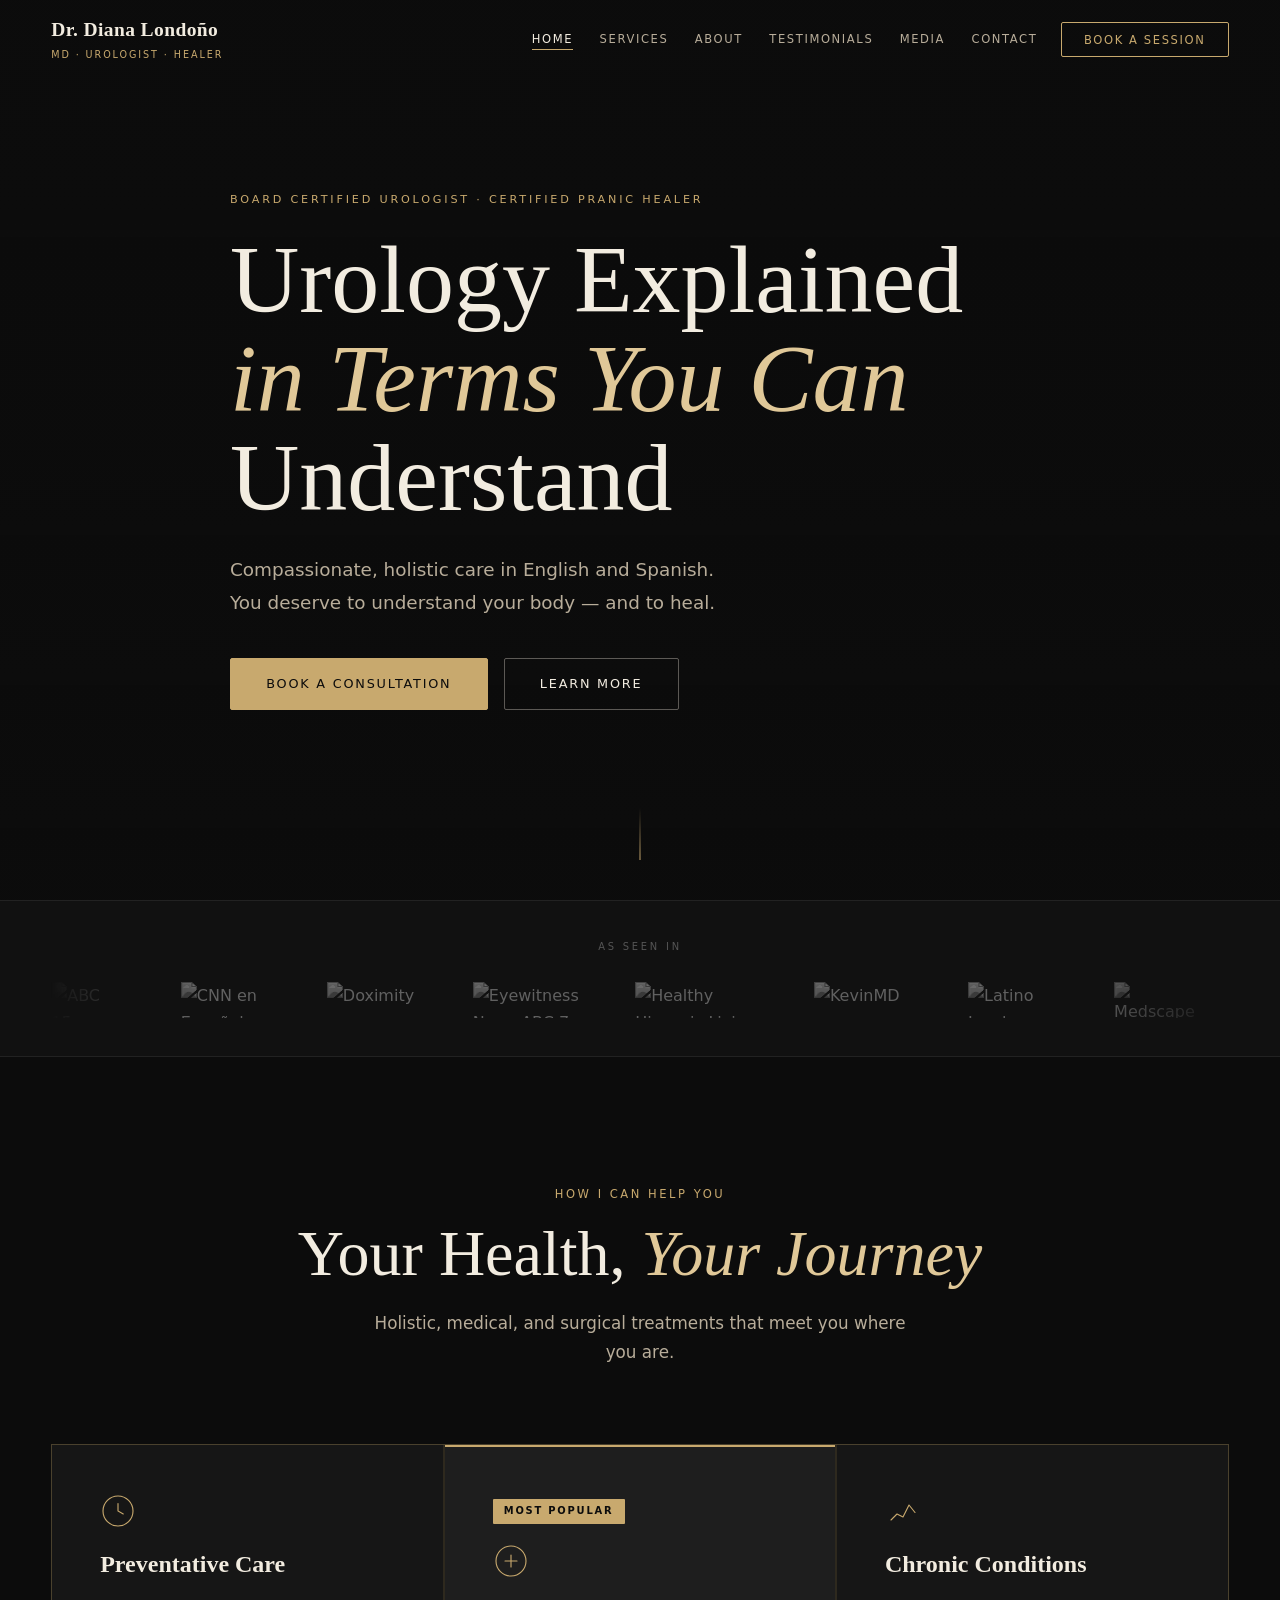
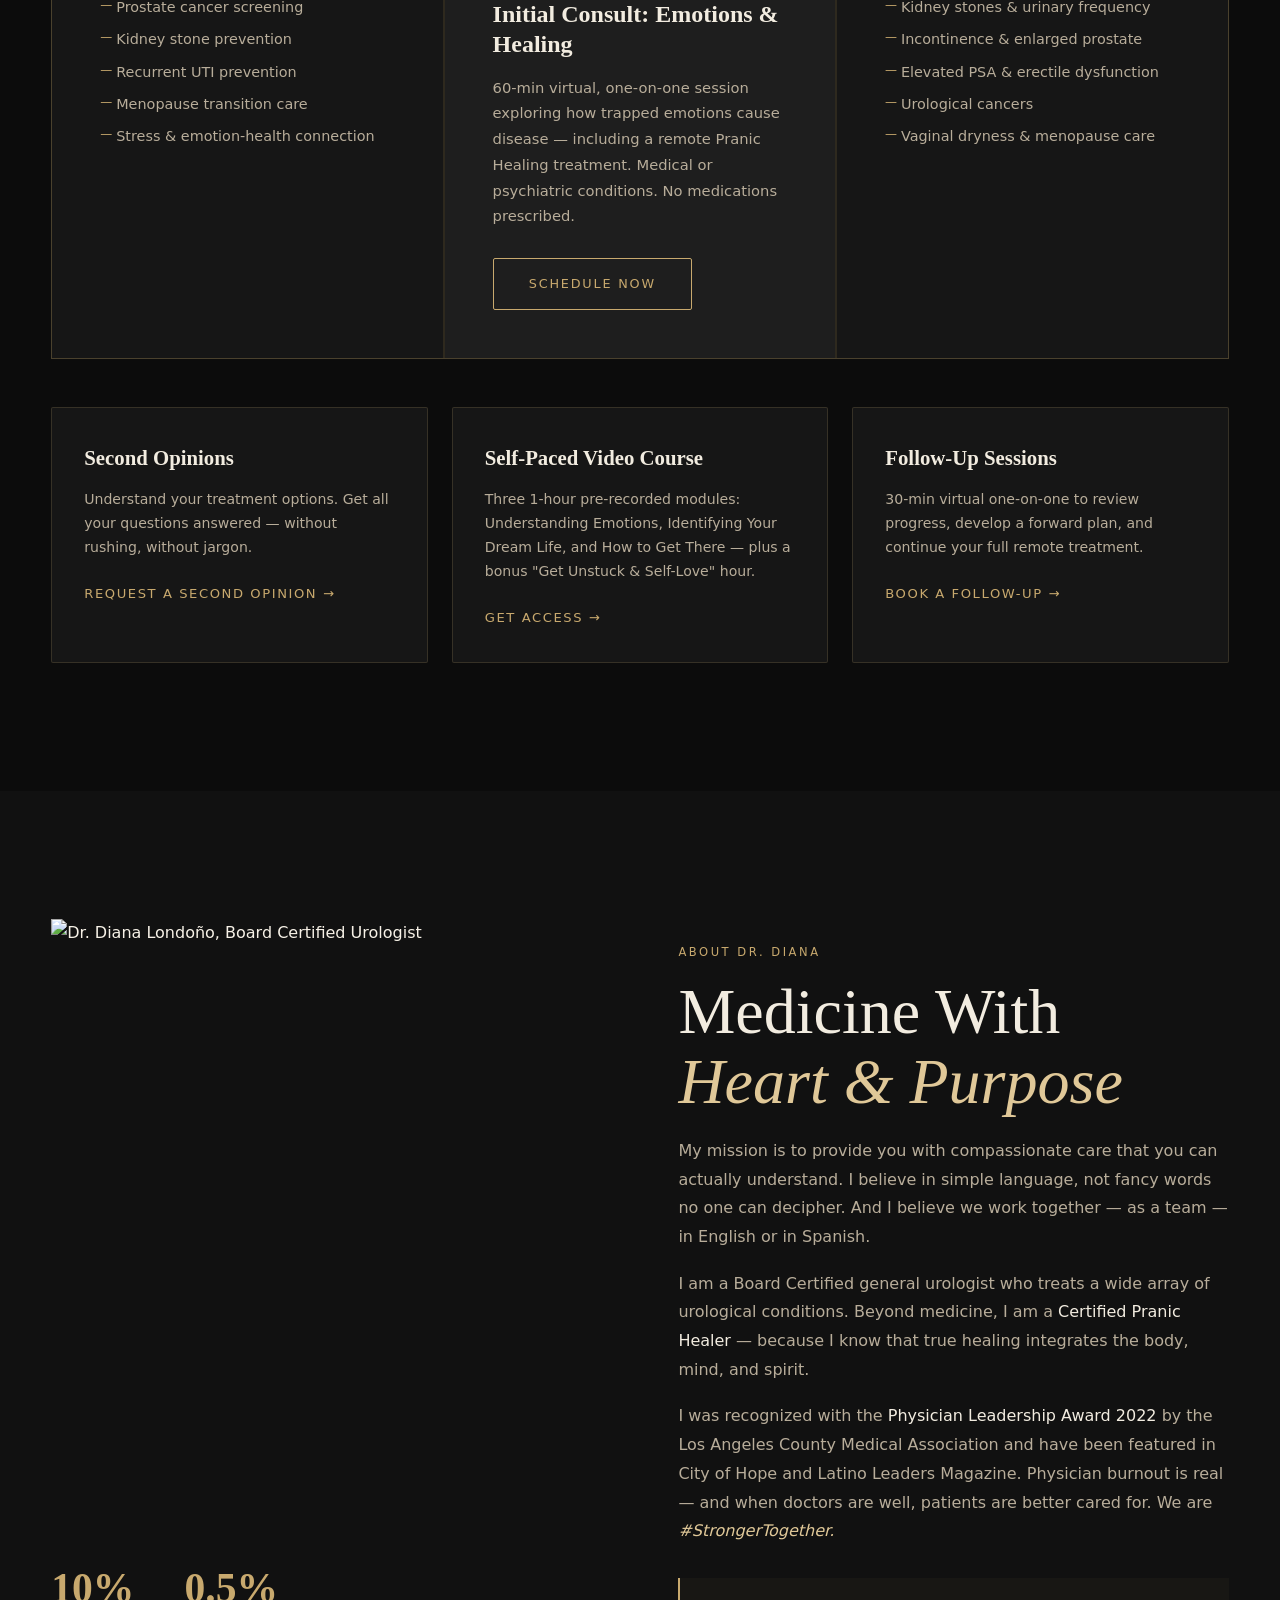
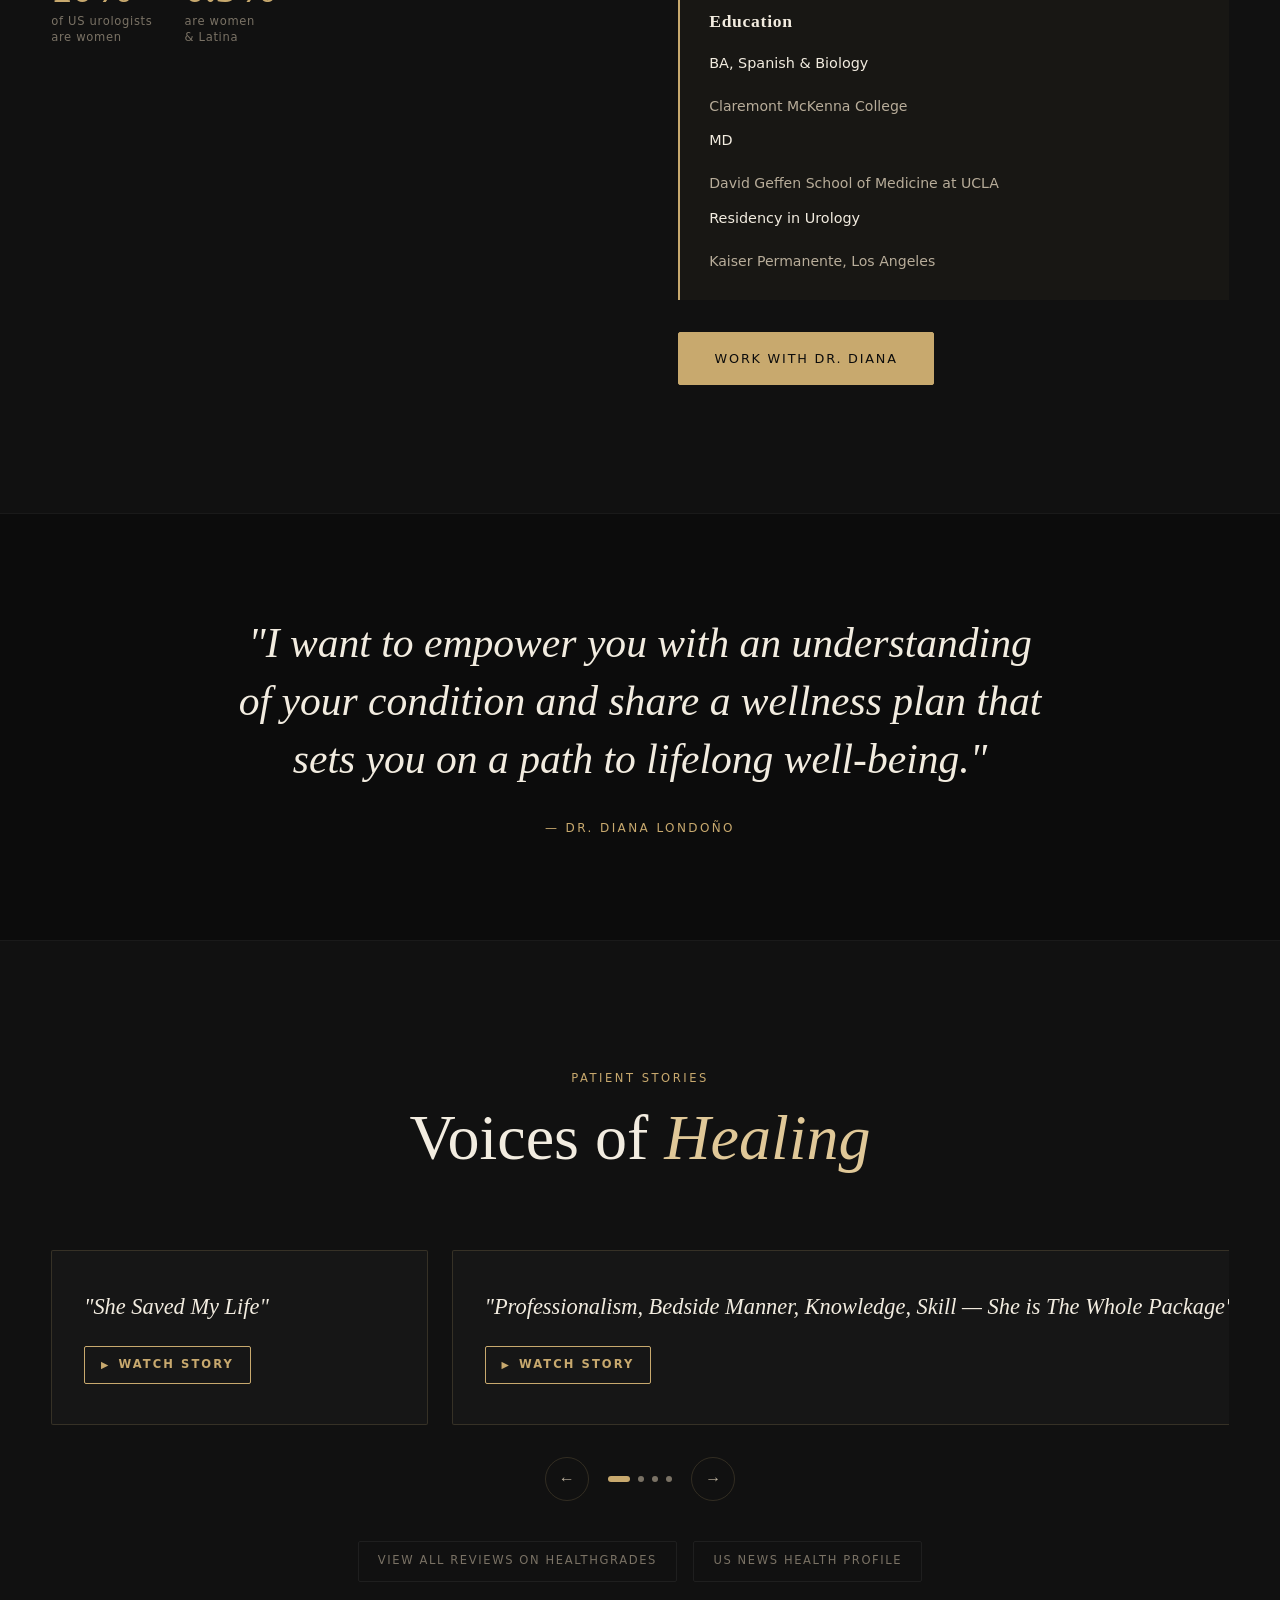
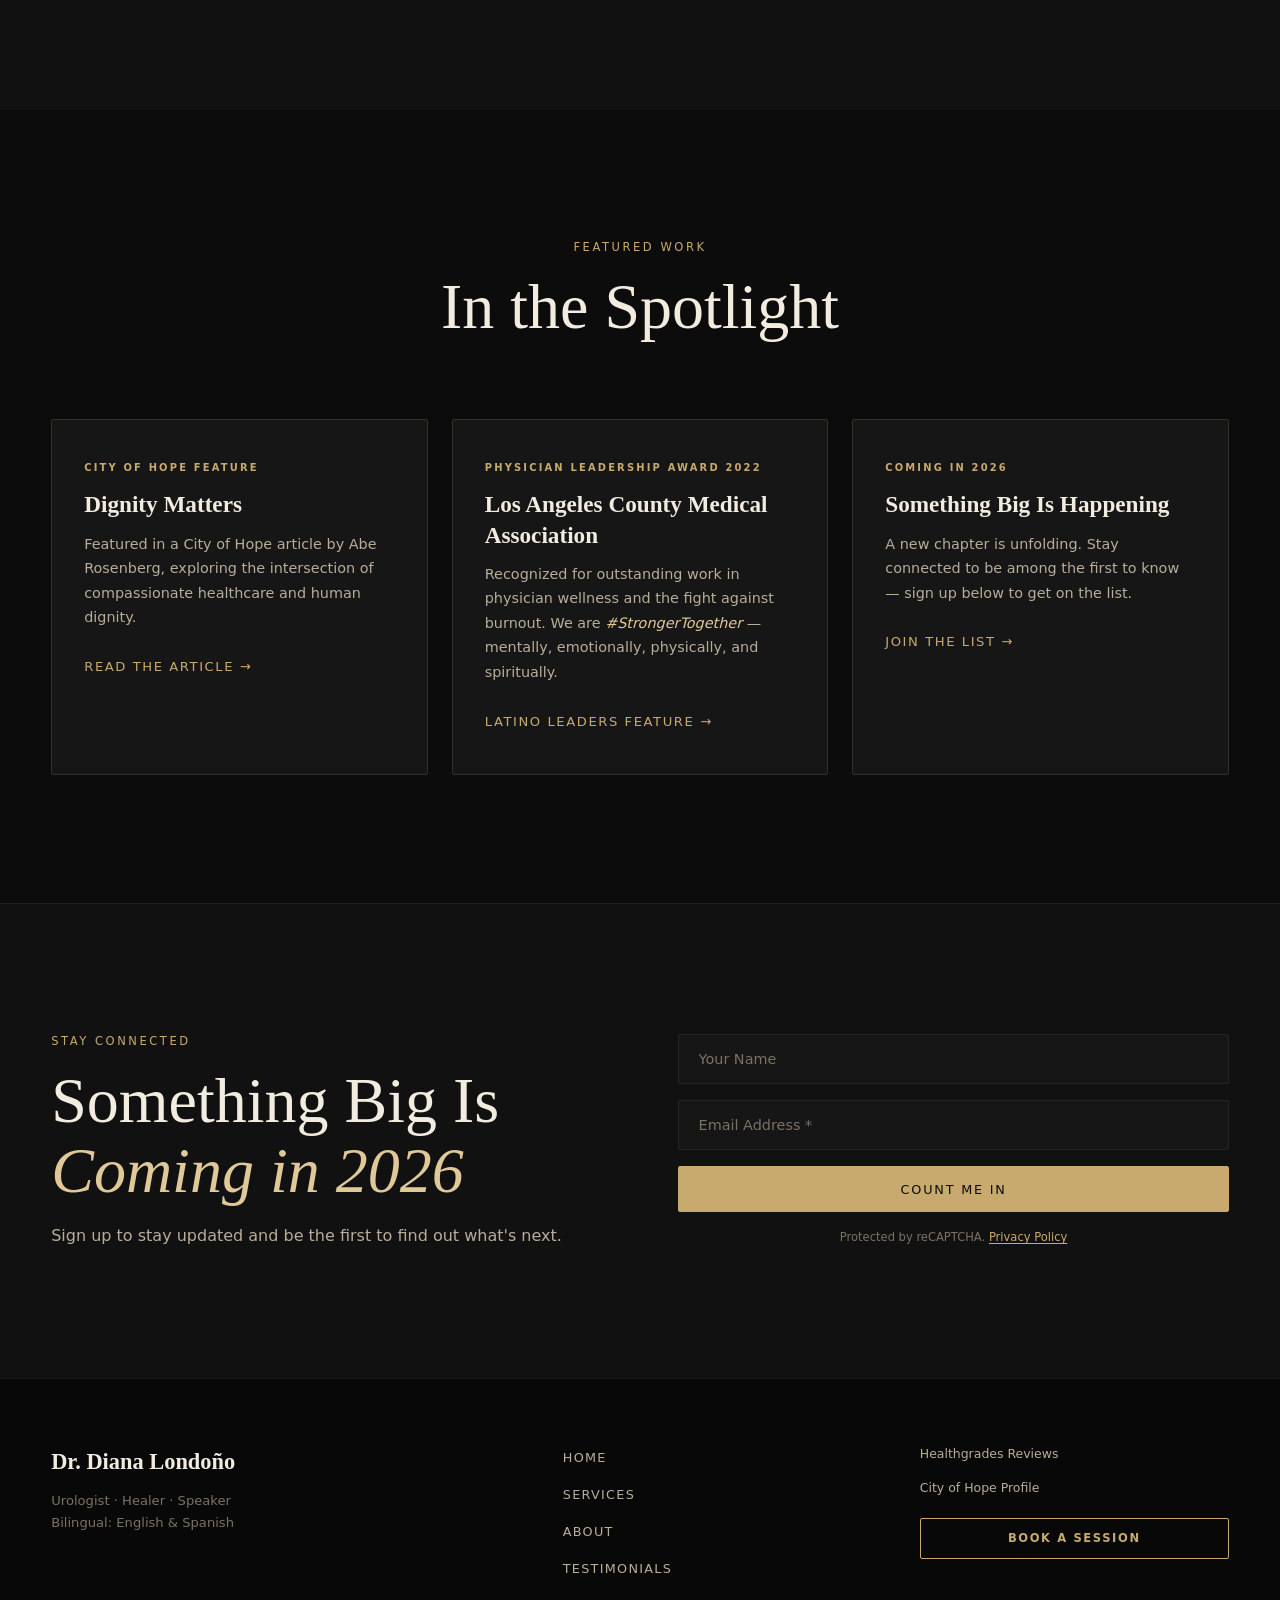
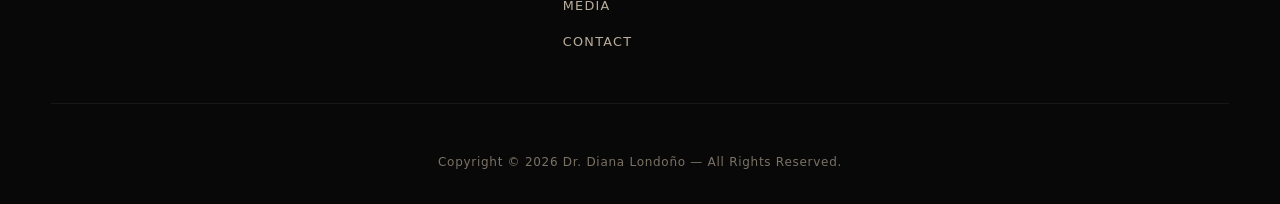
==== commit 11f45b23: "Update index.html" ====
--- a/index.html
+++ b/index.html
@@ -140,35 +140,35 @@
         <p class="seen-label">As Seen In</p>
         <div class="logos-track" aria-hidden="true">
           <div class="logos-slide">
-            <img src="abc_15.webp"                 alt="ABC 15"                  class="media-logo-img" width="90"  height="44" loading="lazy" />
-            <img src="CNN_En_Spanol.webp"           alt="CNN en Español"          class="media-logo-img" width="110" height="44" loading="lazy" />
-            <img src="doximity.webp"                alt="Doximity"                class="media-logo-img" width="110" height="44" loading="lazy" />
-            <img src="Eyewitness_News.webp"         alt="Eyewitness News ABC 7"   class="media-logo-img" width="130" height="44" loading="lazy" />
-            <img src="Healthy_Hispanic_Living.webp" alt="Healthy Hispanic Living" class="media-logo-img" width="150" height="44" loading="lazy" />
-            <img src="KevinMD.webp"                 alt="KevinMD"                 class="media-logo-img" width="120" height="44" loading="lazy" />
-            <img src="Latino_Leaders.webp"          alt="Latino Leaders"          class="media-logo-img" width="110" height="44" loading="lazy" />
-            <img src="Medscape.webp"                alt="Medscape"                class="media-logo-img" width="110" height="44" loading="lazy" />
-            <img src="Men_s_Health.webp"            alt="Men's Health"            class="media-logo-img" width="100" height="44" loading="lazy" />
-            <img src="Mundo_Fox.webp"               alt="Mundo Fox"               class="media-logo-img" width="90"  height="44" loading="lazy" />
-            <img src="Telemundo.webp"               alt="Telemundo"               class="media-logo-img" width="110" height="44" loading="lazy" />
-            <img src="Univision.webp"               alt="Univision"               class="media-logo-img" width="90"  height="44" loading="lazy" />
-            <img src="Urology_Times.webp"           alt="Urology Times"           class="media-logo-img" width="130" height="44" loading="lazy" />
-            <img src="webmd.webp"                   alt="WebMD"                   class="media-logo-img" width="100" height="44" loading="lazy" />
+            <img src="images/abc_15.webp"                 alt="ABC 15"                  class="media-logo-img" width="90"  height="44" loading="lazy" />
+            <img src="images/CNN_En_Spanol.webp"           alt="CNN en Español"          class="media-logo-img" width="110" height="44" loading="lazy" />
+            <img src="images/doximity.webp"                alt="Doximity"                class="media-logo-img" width="110" height="44" loading="lazy" />
+            <img src="images/Eyewitness_News.webp"         alt="Eyewitness News ABC 7"   class="media-logo-img" width="130" height="44" loading="lazy" />
+            <img src="images/Healthy_Hispanic_Living.webp" alt="Healthy Hispanic Living" class="media-logo-img" width="150" height="44" loading="lazy" />
+            <img src="images/KevinMD.webp"                 alt="KevinMD"                 class="media-logo-img" width="120" height="44" loading="lazy" />
+            <img src="images/Latino_Leaders.webp"          alt="Latino Leaders"          class="media-logo-img" width="110" height="44" loading="lazy" />
+            <img src="images/Medscape.webp"                alt="Medscape"                class="media-logo-img" width="110" height="44" loading="lazy" />
+            <img src="images/Men_s_Health.webp"            alt="Men's Health"            class="media-logo-img" width="100" height="44" loading="lazy" />
+            <img src="images/Mundo_Fox.webp"               alt="Mundo Fox"               class="media-logo-img" width="90"  height="44" loading="lazy" />
+            <img src="images/Telemundo.webp"               alt="Telemundo"               class="media-logo-img" width="110" height="44" loading="lazy" />
+            <img src="images/Univision.webp"               alt="Univision"               class="media-logo-img" width="90"  height="44" loading="lazy" />
+            <img src="images/Urology_Times.webp"           alt="Urology Times"           class="media-logo-img" width="130" height="44" loading="lazy" />
+            <img src="images/webmd.webp"                   alt="WebMD"                   class="media-logo-img" width="100" height="44" loading="lazy" />
             <!-- Duplicate set for seamless infinite scroll -->
-            <img src="abc_15.webp"                 alt=""                         class="media-logo-img" width="90"  height="44" loading="lazy" />
-            <img src="CNN_En_Spanol.webp"           alt=""                         class="media-logo-img" width="110" height="44" loading="lazy" />
-            <img src="doximity.webp"                alt=""                         class="media-logo-img" width="110" height="44" loading="lazy" />
-            <img src="Eyewitness_News.webp"         alt=""                         class="media-logo-img" width="130" height="44" loading="lazy" />
-            <img src="Healthy_Hispanic_Living.webp" alt=""                         class="media-logo-img" width="150" height="44" loading="lazy" />
-            <img src="KevinMD.webp"                 alt=""                         class="media-logo-img" width="120" height="44" loading="lazy" />
-            <img src="Latino_Leaders.webp"          alt=""                         class="media-logo-img" width="110" height="44" loading="lazy" />
-            <img src="Medscape.webp"                alt=""                         class="media-logo-img" width="110" height="44" loading="lazy" />
-            <img src="Men_s_Health.webp"            alt=""                         class="media-logo-img" width="100" height="44" loading="lazy" />
-            <img src="Mundo_Fox.webp"               alt=""                         class="media-logo-img" width="90"  height="44" loading="lazy" />
-            <img src="Telemundo.webp"               alt=""                         class="media-logo-img" width="110" height="44" loading="lazy" />
-            <img src="Univision.webp"               alt=""                         class="media-logo-img" width="90"  height="44" loading="lazy" />
-            <img src="Urology_Times.webp"           alt=""                         class="media-logo-img" width="130" height="44" loading="lazy" />
-            <img src="webmd.webp"                   alt=""                         class="media-logo-img" width="100" height="44" loading="lazy" />
+            <img src="images/abc_15.webp"                 alt=""                         class="media-logo-img" width="90"  height="44" loading="lazy" />
+            <img src="images/CNN_En_Spanol.webp"           alt=""                         class="media-logo-img" width="110" height="44" loading="lazy" />
+            <img src="images/doximity.webp"                alt=""                         class="media-logo-img" width="110" height="44" loading="lazy" />
+            <img src="images/Eyewitness_News.webp"         alt=""                         class="media-logo-img" width="130" height="44" loading="lazy" />
+            <img src="images/Healthy_Hispanic_Living.webp" alt=""                         class="media-logo-img" width="150" height="44" loading="lazy" />
+            <img src="images/KevinMD.webp"                 alt=""                         class="media-logo-img" width="120" height="44" loading="lazy" />
+            <img src="images/Latino_Leaders.webp"          alt=""                         class="media-logo-img" width="110" height="44" loading="lazy" />
+            <img src="images/Medscape.webp"                alt=""                         class="media-logo-img" width="110" height="44" loading="lazy" />
+            <img src="images/Men_s_Health.webp"            alt=""                         class="media-logo-img" width="100" height="44" loading="lazy" />
+            <img src="images/Mundo_Fox.webp"               alt=""                         class="media-logo-img" width="90"  height="44" loading="lazy" />
+            <img src="images/Telemundo.webp"               alt=""                         class="media-logo-img" width="110" height="44" loading="lazy" />
+            <img src="images/Univision.webp"               alt=""                         class="media-logo-img" width="90"  height="44" loading="lazy" />
+            <img src="images/Urology_Times.webp"           alt=""                         class="media-logo-img" width="130" height="44" loading="lazy" />
+            <img src="images/webmd.webp"                   alt=""                         class="media-logo-img" width="100" height="44" loading="lazy" />
           </div>
         </div>
       </div>
--- a/styles.css
+++ b/styles.css
@@ -413,47 +413,55 @@
    AS SEEN IN
    ======================================== */
 .as-seen-in {
-  background: var(--bg-secondary);
-  padding: 2rem 0;
+  background: #111111;
+  padding: 2.4rem 0;
   overflow: hidden;
-  border-top: 1px solid var(--border-subtle);
-  border-bottom: 1px solid var(--border-subtle);
+  border-top: 1px solid rgba(255,255,255,0.07);
+  border-bottom: 1px solid rgba(255,255,255,0.07);
 }
 
 .seen-label {
   text-align: center;
-  font-size: 0.64rem;
+  font-size: 0.62rem;
   font-weight: 500;
-  letter-spacing: 0.25em;
-  text-transform: uppercase;
-  color: var(--text-muted);
-  margin-bottom: 1.2rem;
+  letter-spacing: 0.28em;
+  text-transform: uppercase;
+  color: #555555;
+  margin-bottom: 1.6rem;
 }
 
 .logos-track {
   overflow: hidden;
-  -webkit-mask-image: linear-gradient(to right, transparent, black 15%, black 85%, transparent);
-  mask-image: linear-gradient(to right, transparent, black 15%, black 85%, transparent);
+  -webkit-mask-image: linear-gradient(to right, transparent, black 12%, black 88%, transparent);
+  mask-image: linear-gradient(to right, transparent, black 12%, black 88%, transparent);
 }
 
 .logos-slide {
   display: flex;
+  align-items: center;
   gap: 3.5rem;
   width: max-content;
-  animation: logoScroll 28s linear infinite;
-}
-
-.media-logo {
-  font-family: var(--font-display);
-  font-size: 1rem;
-  font-weight: 500;
-  letter-spacing: 0.06em;
-  color: var(--text-muted);
-  white-space: nowrap;
-  transition: color 0.2s;
-}
-
-.media-logo:hover { color: var(--accent); }
+  animation: logoScroll 36s linear infinite;
+}
+
+/* Image logos — all rendered greyscale, no brand colours */
+.media-logo-img {
+  height: 36px;
+  width: auto;
+  object-fit: contain;
+  display: block;
+  flex-shrink: 0;
+
+  /* Strip all colour → flat greyscale */
+  filter: grayscale(100%) brightness(0.55) contrast(1.1);
+  opacity: 0.7;
+  transition: filter 0.3s ease, opacity 0.3s ease;
+}
+
+.media-logo-img:hover {
+  filter: grayscale(100%) brightness(0.85) contrast(1.1);
+  opacity: 1;
+}
 
 @keyframes logoScroll {
   from { transform: translateX(0); }
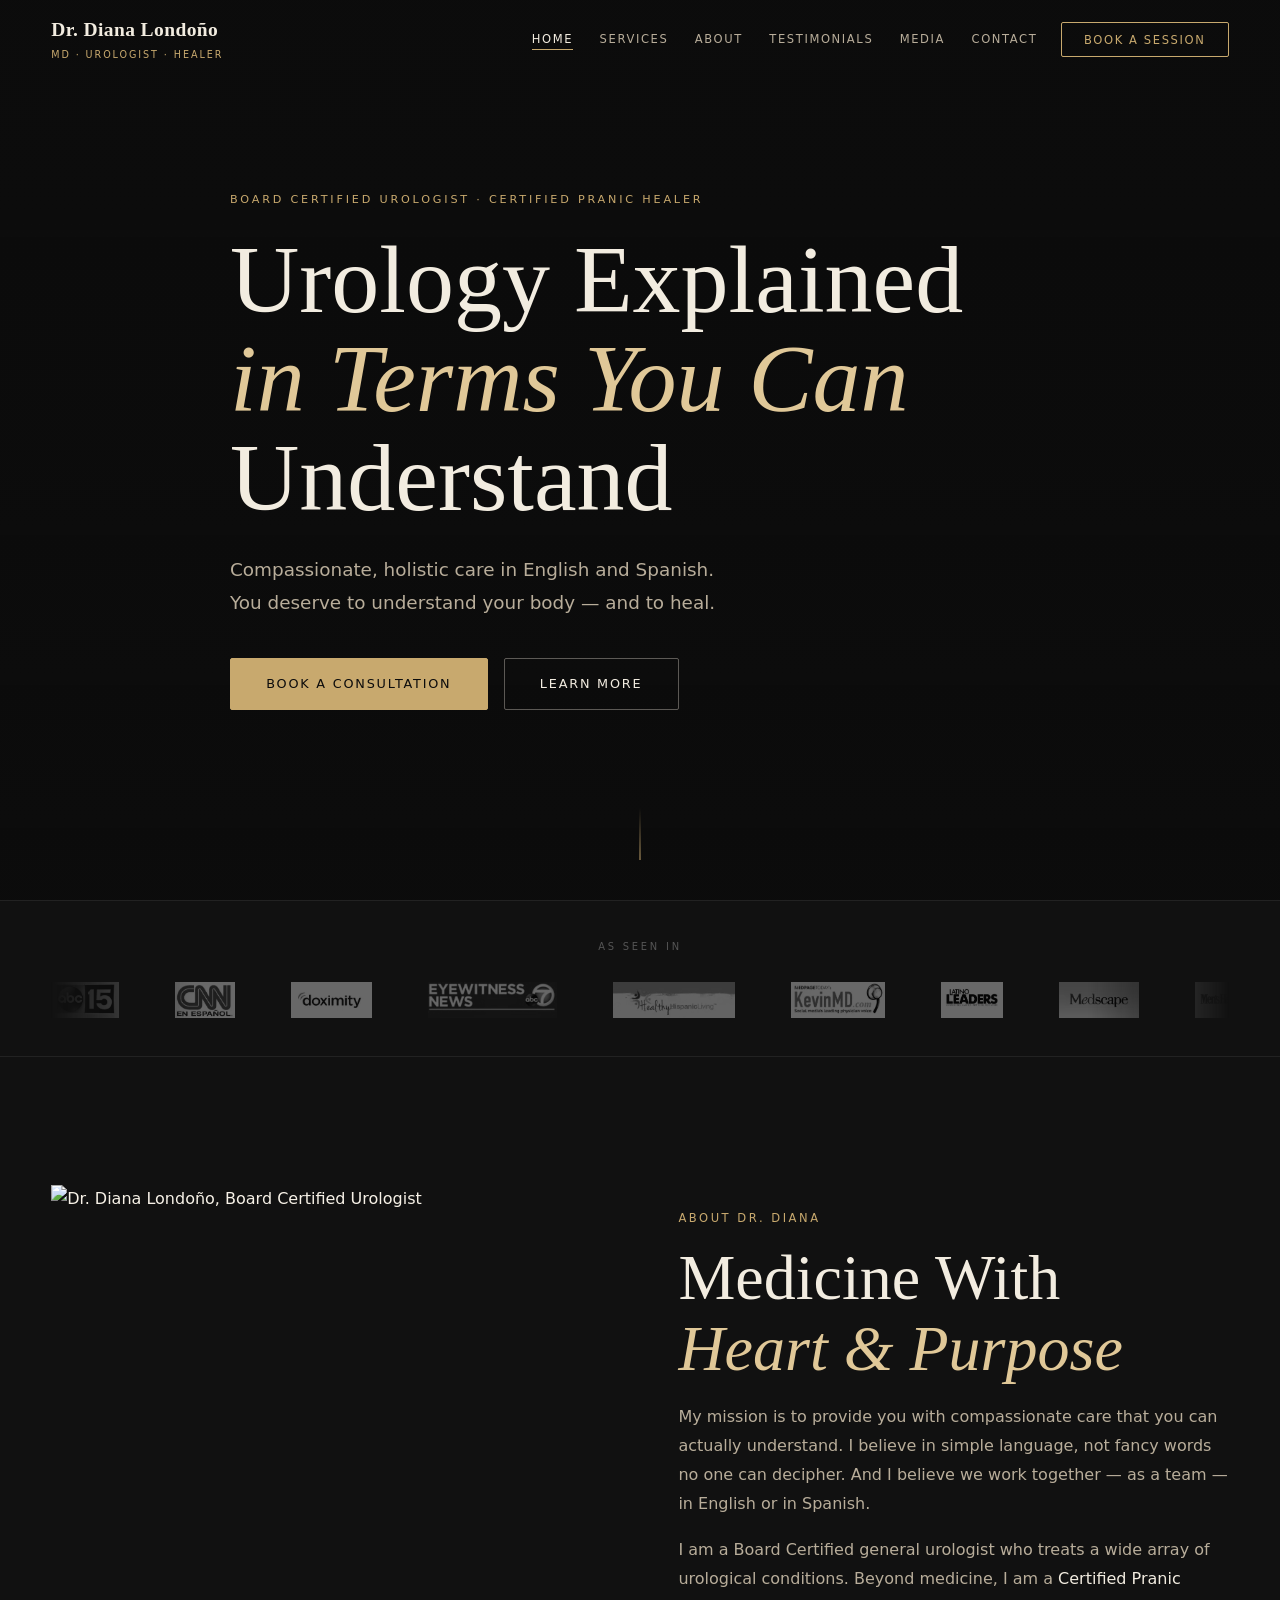
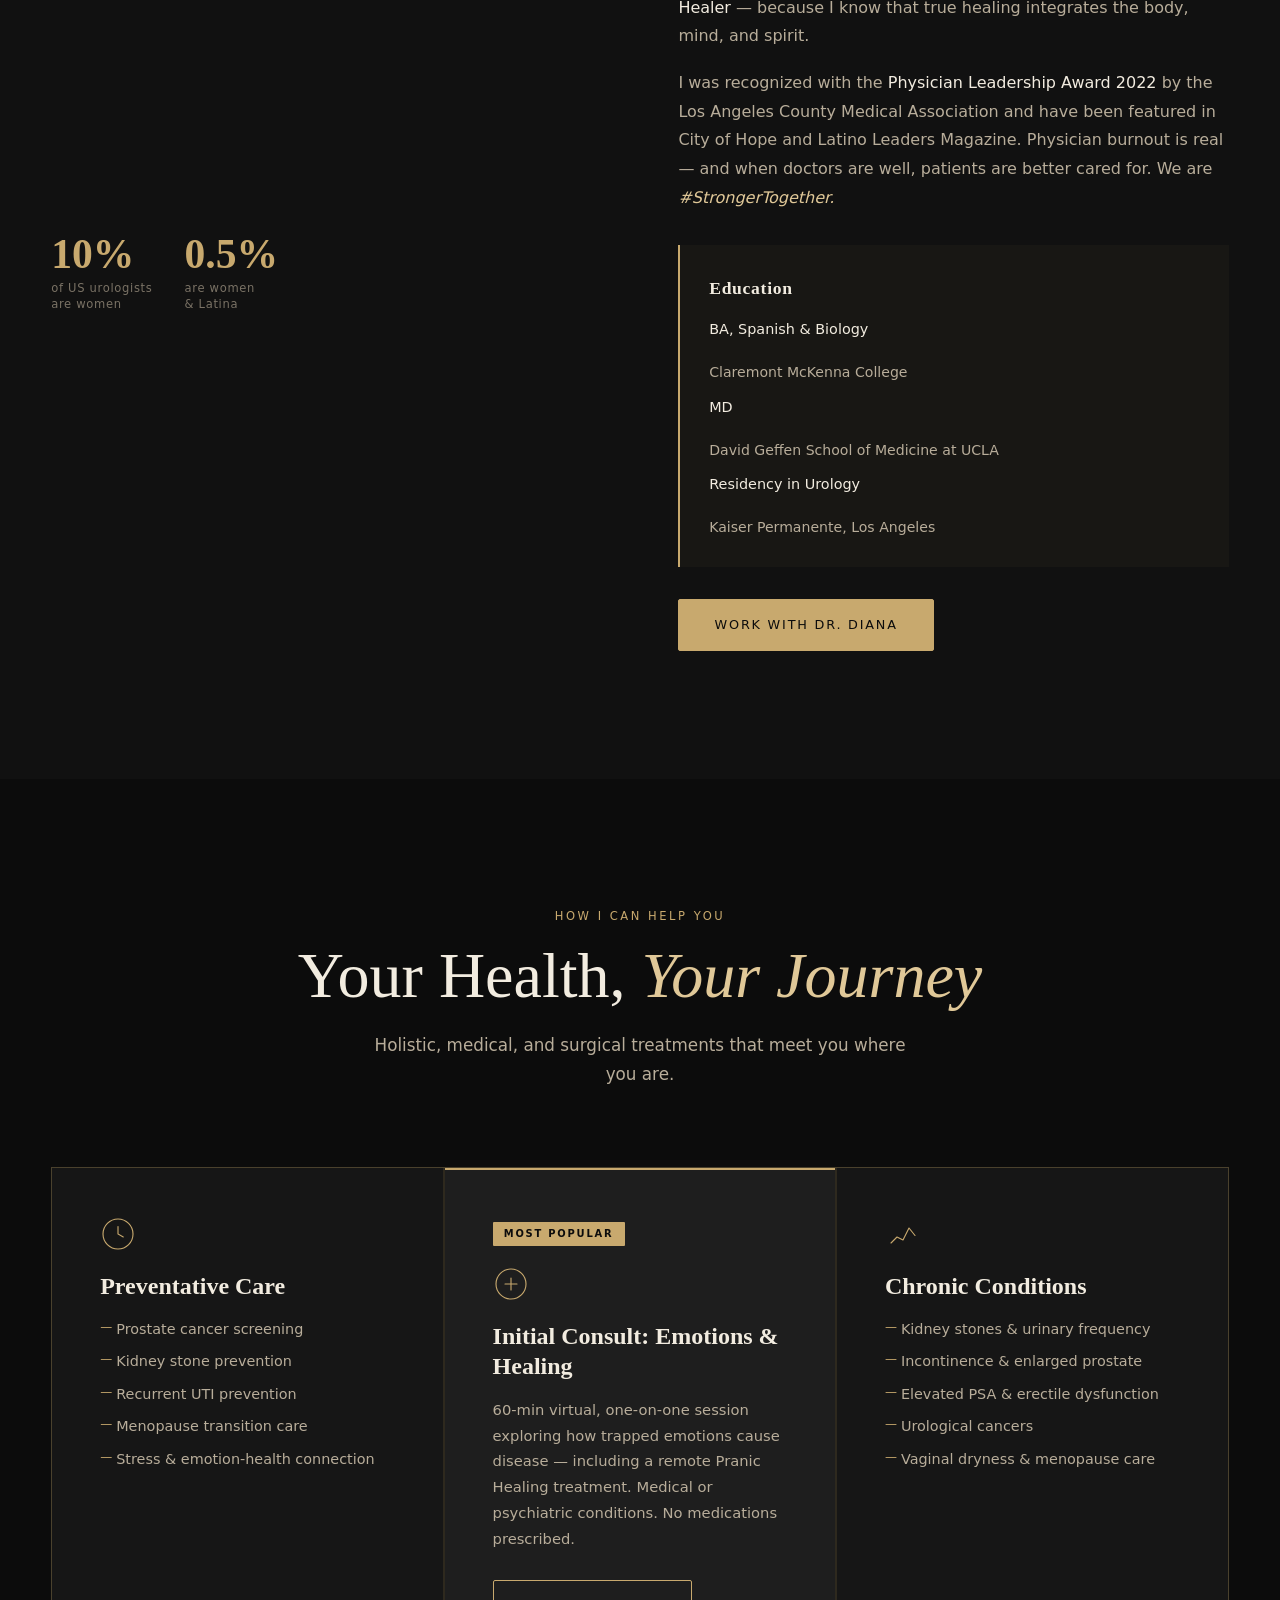
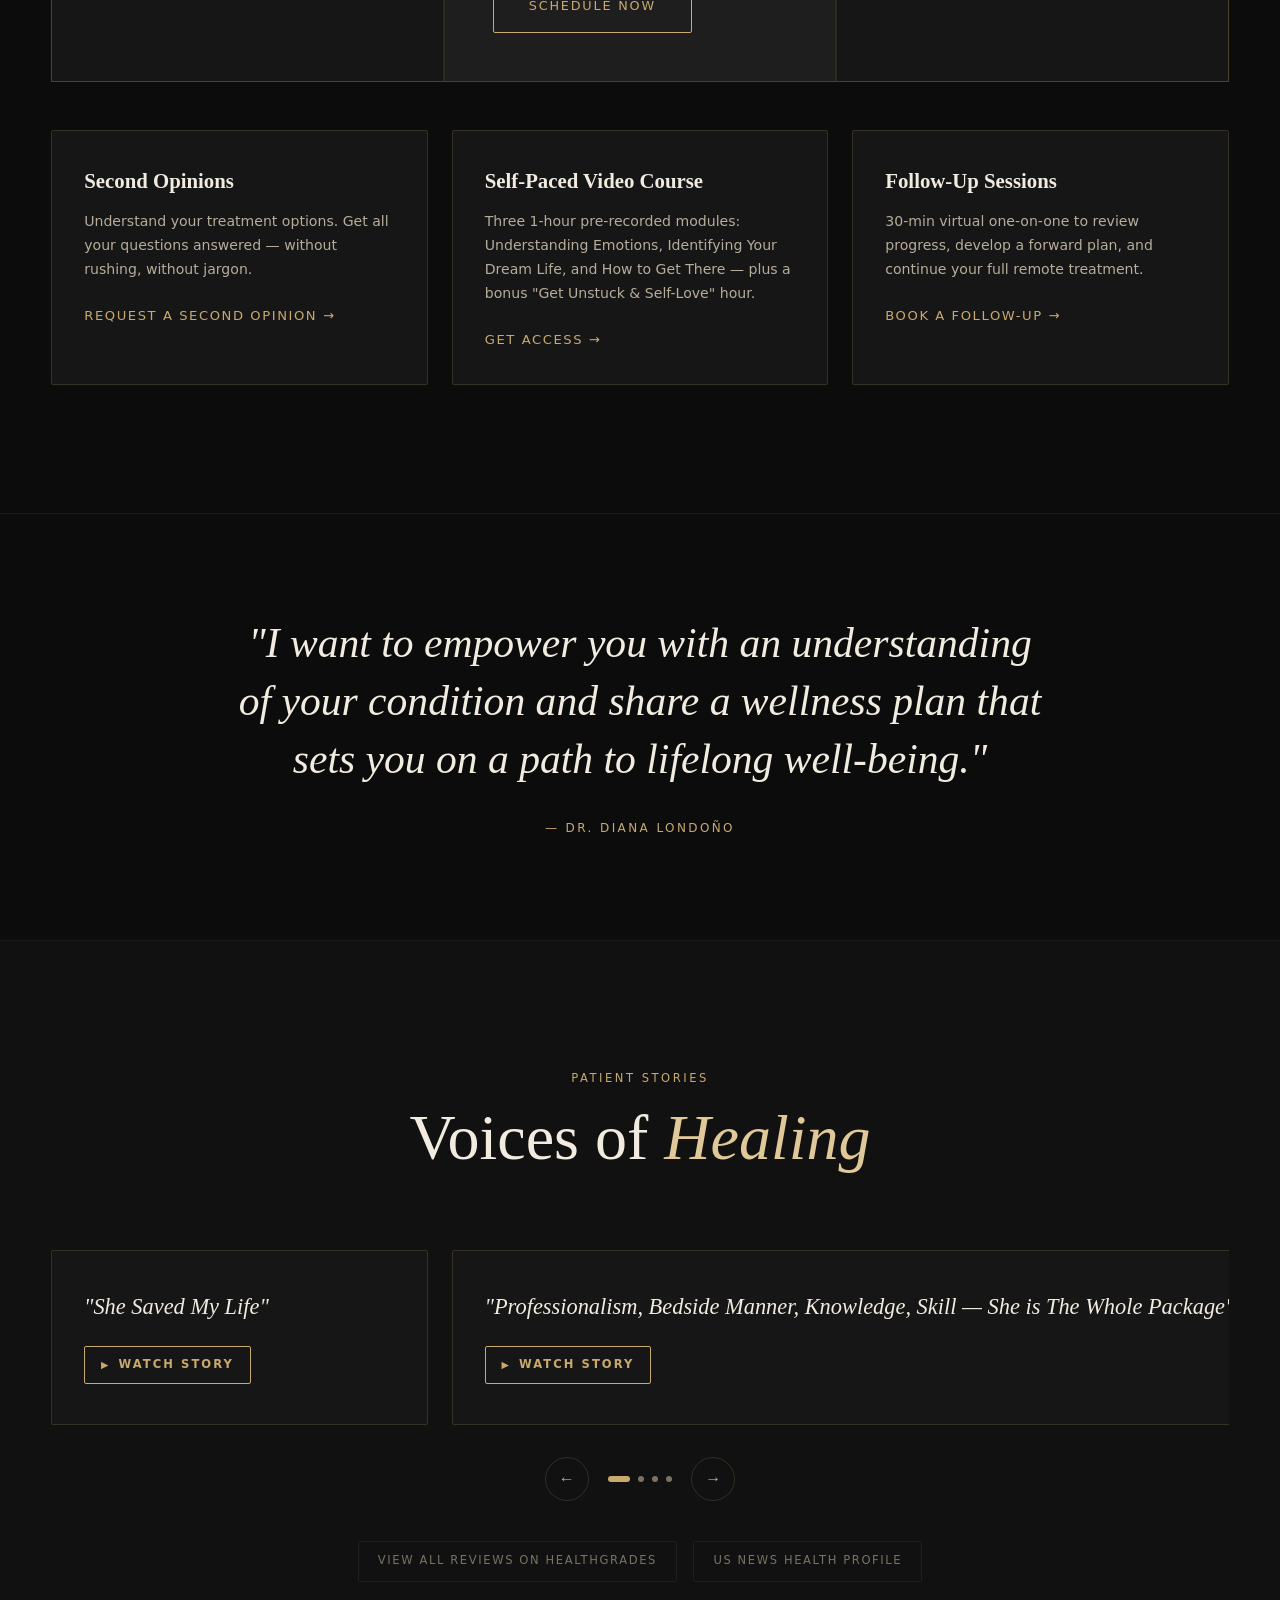
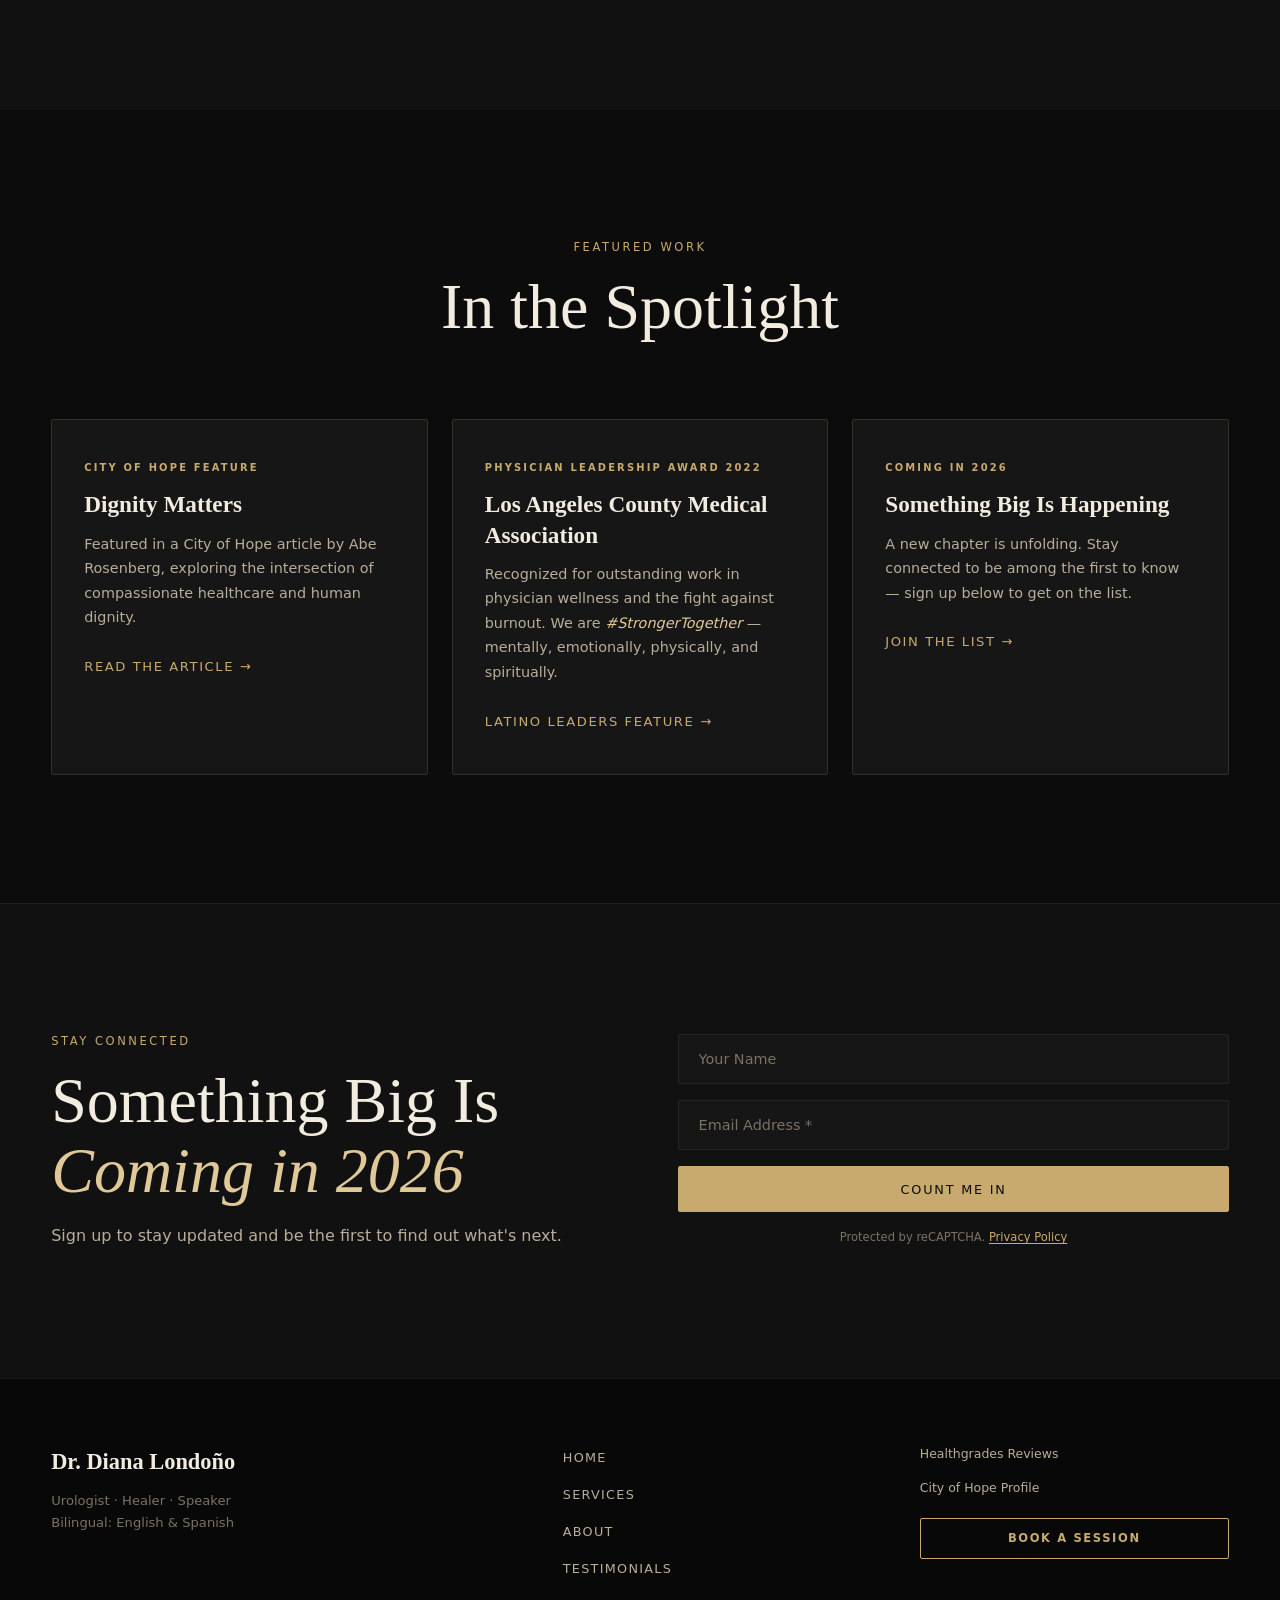
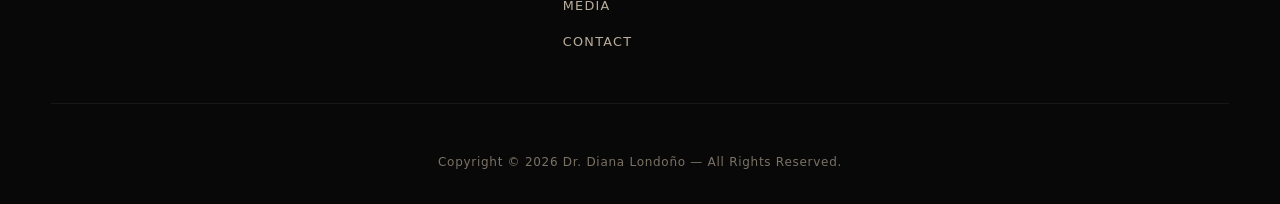
==== commit 626a764c: "Update index.html" ====
--- a/index.html
+++ b/index.html
@@ -174,106 +174,7 @@
       </div>
     </section>
 
-    <!-- ===== SERVICES ===== -->
-    <section class="services" id="services" aria-labelledby="services-heading">
-      <div class="container">
-        <div class="section-header">
-          <span class="section-eyebrow">How I Can Help You</span>
-          <h2 class="section-title" id="services-heading">
-            Your Health, <em>Your Journey</em>
-          </h2>
-          <p class="section-subtitle">
-            Holistic, medical, and surgical treatments that meet you where you are.
-          </p>
-        </div>
-
-        <div class="services-grid">
-
-          <article class="service-card" aria-labelledby="service-preventative">
-            <div class="service-icon" aria-hidden="true">
-              <svg viewBox="0 0 48 48" fill="none" xmlns="http://www.w3.org/2000/svg">
-                <circle cx="24" cy="24" r="20" stroke="currentColor" stroke-width="1.5"/>
-                <path d="M24 14v10l7 4" stroke="currentColor" stroke-width="1.5" stroke-linecap="round"/>
-              </svg>
-            </div>
-            <h3 id="service-preventative">Preventative Care</h3>
-            <ul class="service-list" role="list">
-              <li>Prostate cancer screening</li>
-              <li>Kidney stone prevention</li>
-              <li>Recurrent UTI prevention</li>
-              <li>Menopause transition care</li>
-              <li>Stress & emotion-health connection</li>
-            </ul>
-          </article>
-
-          <article class="service-card featured" aria-labelledby="service-consult">
-            <div class="service-badge">Most Popular</div>
-            <div class="service-icon" aria-hidden="true">
-              <svg viewBox="0 0 48 48" fill="none" xmlns="http://www.w3.org/2000/svg">
-                <path d="M24 4C13 4 4 13 4 24s9 20 20 20 20-9 20-20S35 4 24 4z" stroke="currentColor" stroke-width="1.5"/>
-                <path d="M16 24h16M24 16v16" stroke="currentColor" stroke-width="1.5" stroke-linecap="round"/>
-              </svg>
-            </div>
-            <h3 id="service-consult">Initial Consult: Emotions & Healing</h3>
-            <p class="service-desc">
-              60-min virtual, one-on-one session exploring how trapped emotions cause disease — including a remote Pranic Healing treatment. Medical or psychiatric conditions. No medications prescribed.
-            </p>
-            <a href="https://app.acuityscheduling.com/schedule.php?owner=37537187"
-               class="btn btn-accent" target="_blank" rel="noopener noreferrer">
-              Schedule Now
-            </a>
-          </article>
-
-          <article class="service-card" aria-labelledby="service-chronic">
-            <div class="service-icon" aria-hidden="true">
-              <svg viewBox="0 0 48 48" fill="none" xmlns="http://www.w3.org/2000/svg">
-                <path d="M8 36l8-8 8 4 8-16 8 10" stroke="currentColor" stroke-width="1.5" stroke-linecap="round" stroke-linejoin="round"/>
-              </svg>
-            </div>
-            <h3 id="service-chronic">Chronic Conditions</h3>
-            <ul class="service-list" role="list">
-              <li>Kidney stones & urinary frequency</li>
-              <li>Incontinence & enlarged prostate</li>
-              <li>Elevated PSA & erectile dysfunction</li>
-              <li>Urological cancers</li>
-              <li>Vaginal dryness & menopause care</li>
-            </ul>
-          </article>
-
-        </div>
-
-        <!-- Second Opinions & Course -->
-        <div class="services-secondary">
-          <article class="secondary-card" aria-labelledby="service-opinion">
-            <h3 id="service-opinion">Second Opinions</h3>
-            <p>Understand your treatment options. Get all your questions answered — without rushing, without jargon.</p>
-            <a href="https://app.acuityscheduling.com/schedule.php?owner=37537187"
-               class="text-link" target="_blank" rel="noopener noreferrer">
-              Request a Second Opinion →
-            </a>
-          </article>
-          <article class="secondary-card" aria-labelledby="service-course">
-            <h3 id="service-course">Self-Paced Video Course</h3>
-            <p>Three 1-hour pre-recorded modules: Understanding Emotions, Identifying Your Dream Life, and How to Get There — plus a bonus "Get Unstuck & Self-Love" hour.</p>
-            <a href="https://app.acuityscheduling.com/schedule.php?owner=37537187"
-               class="text-link" target="_blank" rel="noopener noreferrer">
-              Get Access →
-            </a>
-          </article>
-          <article class="secondary-card" aria-labelledby="service-followup">
-            <h3 id="service-followup">Follow-Up Sessions</h3>
-            <p>30-min virtual one-on-one to review progress, develop a forward plan, and continue your full remote treatment.</p>
-            <a href="https://app.acuityscheduling.com/schedule.php?owner=37537187"
-               class="text-link" target="_blank" rel="noopener noreferrer">
-              Book a Follow-Up →
-            </a>
-          </article>
-        </div>
-
-      </div>
-    </section>
-
-    <!-- ===== ABOUT ===== -->
+     <!-- ===== ABOUT ===== -->
     <section class="about" id="about" aria-labelledby="about-heading">
       <div class="container about-grid">
         <div class="about-image-col">
@@ -340,6 +241,107 @@
       </div>
     </section>
 
+    <!-- ===== SERVICES ===== -->
+    <section class="services" id="services" aria-labelledby="services-heading">
+      <div class="container">
+        <div class="section-header">
+          <span class="section-eyebrow">How I Can Help You</span>
+          <h2 class="section-title" id="services-heading">
+            Your Health, <em>Your Journey</em>
+          </h2>
+          <p class="section-subtitle">
+            Holistic, medical, and surgical treatments that meet you where you are.
+          </p>
+        </div>
+
+        <div class="services-grid">
+
+          <article class="service-card" aria-labelledby="service-preventative">
+            <div class="service-icon" aria-hidden="true">
+              <svg viewBox="0 0 48 48" fill="none" xmlns="http://www.w3.org/2000/svg">
+                <circle cx="24" cy="24" r="20" stroke="currentColor" stroke-width="1.5"/>
+                <path d="M24 14v10l7 4" stroke="currentColor" stroke-width="1.5" stroke-linecap="round"/>
+              </svg>
+            </div>
+            <h3 id="service-preventative">Preventative Care</h3>
+            <ul class="service-list" role="list">
+              <li>Prostate cancer screening</li>
+              <li>Kidney stone prevention</li>
+              <li>Recurrent UTI prevention</li>
+              <li>Menopause transition care</li>
+              <li>Stress & emotion-health connection</li>
+            </ul>
+          </article>
+
+          <article class="service-card featured" aria-labelledby="service-consult">
+            <div class="service-badge">Most Popular</div>
+            <div class="service-icon" aria-hidden="true">
+              <svg viewBox="0 0 48 48" fill="none" xmlns="http://www.w3.org/2000/svg">
+                <path d="M24 4C13 4 4 13 4 24s9 20 20 20 20-9 20-20S35 4 24 4z" stroke="currentColor" stroke-width="1.5"/>
+                <path d="M16 24h16M24 16v16" stroke="currentColor" stroke-width="1.5" stroke-linecap="round"/>
+              </svg>
+            </div>
+            <h3 id="service-consult">Initial Consult: Emotions & Healing</h3>
+            <p class="service-desc">
+              60-min virtual, one-on-one session exploring how trapped emotions cause disease — including a remote Pranic Healing treatment. Medical or psychiatric conditions. No medications prescribed.
+            </p>
+            <a href="https://app.acuityscheduling.com/schedule.php?owner=37537187"
+               class="btn btn-accent" target="_blank" rel="noopener noreferrer">
+              Schedule Now
+            </a>
+          </article>
+
+          <article class="service-card" aria-labelledby="service-chronic">
+            <div class="service-icon" aria-hidden="true">
+              <svg viewBox="0 0 48 48" fill="none" xmlns="http://www.w3.org/2000/svg">
+                <path d="M8 36l8-8 8 4 8-16 8 10" stroke="currentColor" stroke-width="1.5" stroke-linecap="round" stroke-linejoin="round"/>
+              </svg>
+            </div>
+            <h3 id="service-chronic">Chronic Conditions</h3>
+            <ul class="service-list" role="list">
+              <li>Kidney stones & urinary frequency</li>
+              <li>Incontinence & enlarged prostate</li>
+              <li>Elevated PSA & erectile dysfunction</li>
+              <li>Urological cancers</li>
+              <li>Vaginal dryness & menopause care</li>
+            </ul>
+          </article>
+
+        </div>
+
+        <!-- Second Opinions & Course -->
+        <div class="services-secondary">
+          <article class="secondary-card" aria-labelledby="service-opinion">
+            <h3 id="service-opinion">Second Opinions</h3>
+            <p>Understand your treatment options. Get all your questions answered — without rushing, without jargon.</p>
+            <a href="https://app.acuityscheduling.com/schedule.php?owner=37537187"
+               class="text-link" target="_blank" rel="noopener noreferrer">
+              Request a Second Opinion →
+            </a>
+          </article>
+          <article class="secondary-card" aria-labelledby="service-course">
+            <h3 id="service-course">Self-Paced Video Course</h3>
+            <p>Three 1-hour pre-recorded modules: Understanding Emotions, Identifying Your Dream Life, and How to Get There — plus a bonus "Get Unstuck & Self-Love" hour.</p>
+            <a href="https://app.acuityscheduling.com/schedule.php?owner=37537187"
+               class="text-link" target="_blank" rel="noopener noreferrer">
+              Get Access →
+            </a>
+          </article>
+          <article class="secondary-card" aria-labelledby="service-followup">
+            <h3 id="service-followup">Follow-Up Sessions</h3>
+            <p>30-min virtual one-on-one to review progress, develop a forward plan, and continue your full remote treatment.</p>
+            <a href="https://app.acuityscheduling.com/schedule.php?owner=37537187"
+               class="text-link" target="_blank" rel="noopener noreferrer">
+              Book a Follow-Up →
+            </a>
+          </article>
+        </div>
+
+      </div>
+    </section>
+
+   
+
     <!-- ===== QUOTE BREAK ===== -->
     <section class="quote-break" aria-label="Featured quote">
       <div class="container">
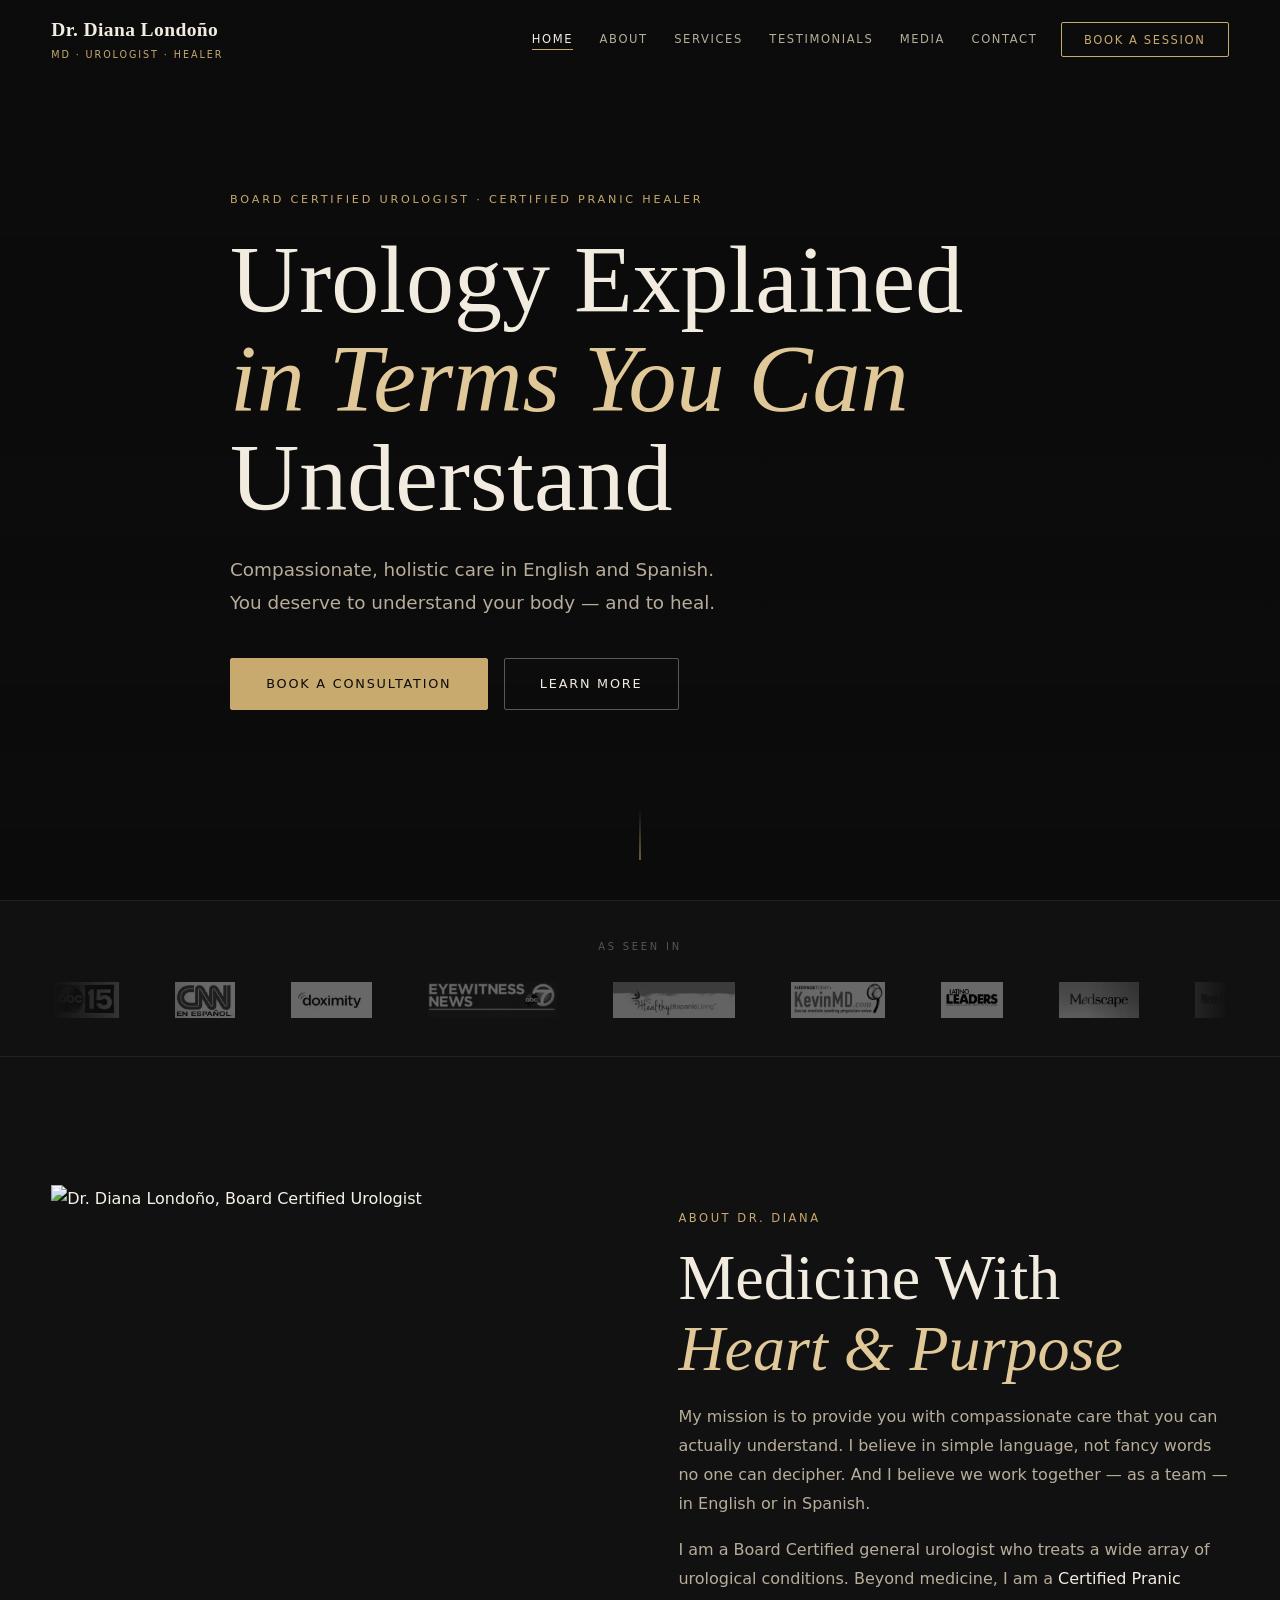
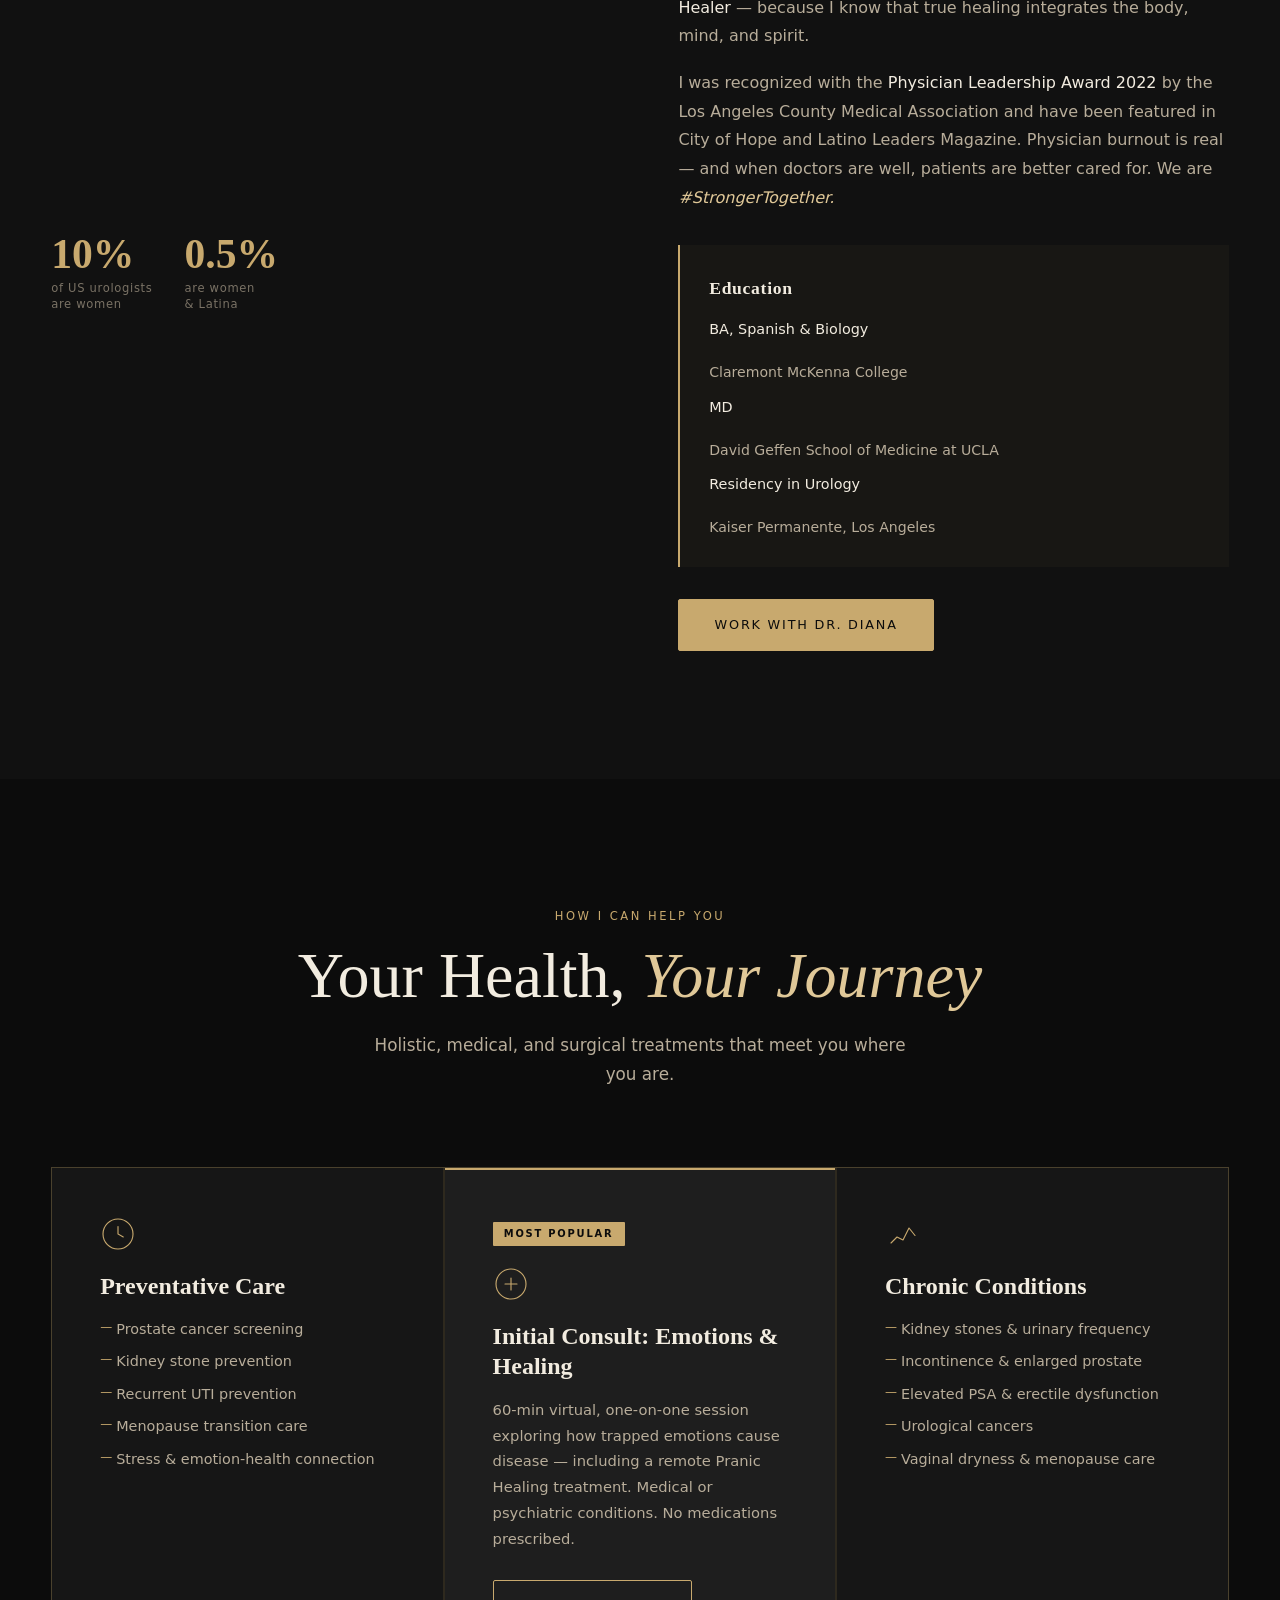
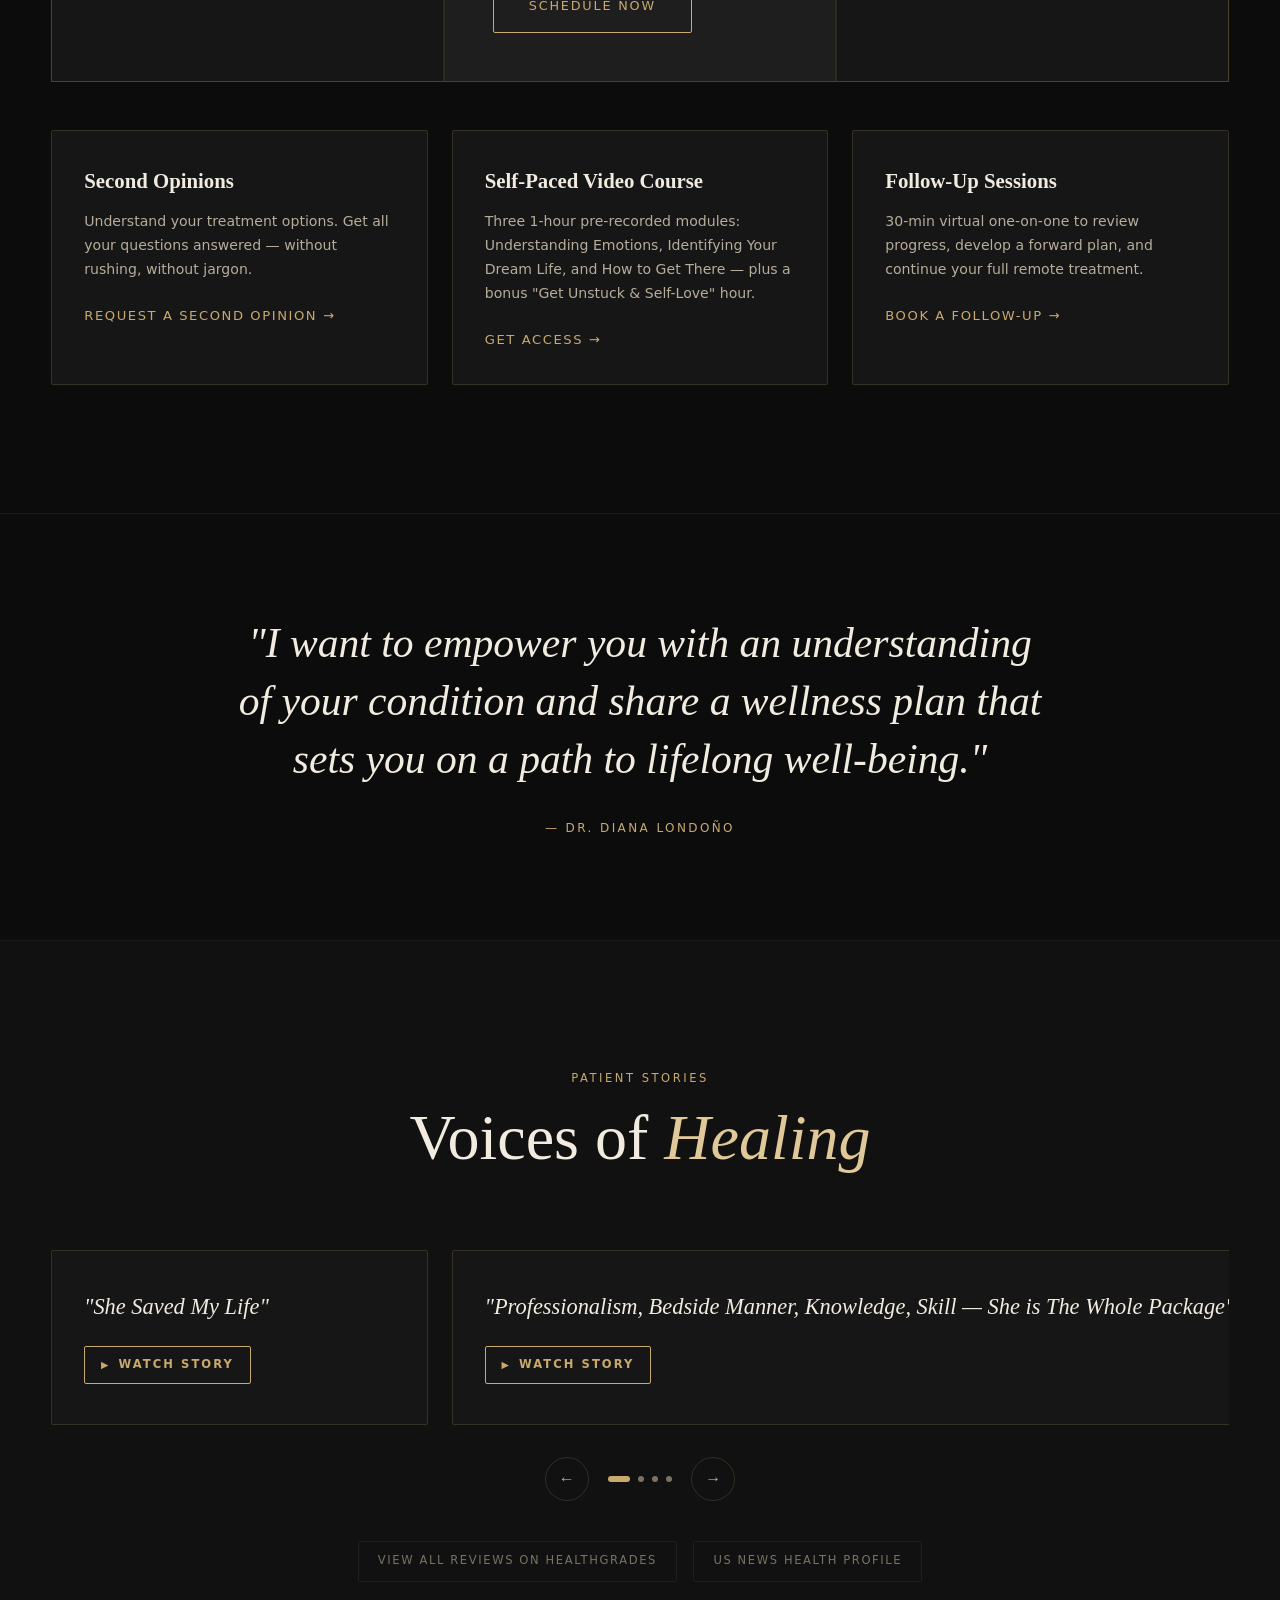
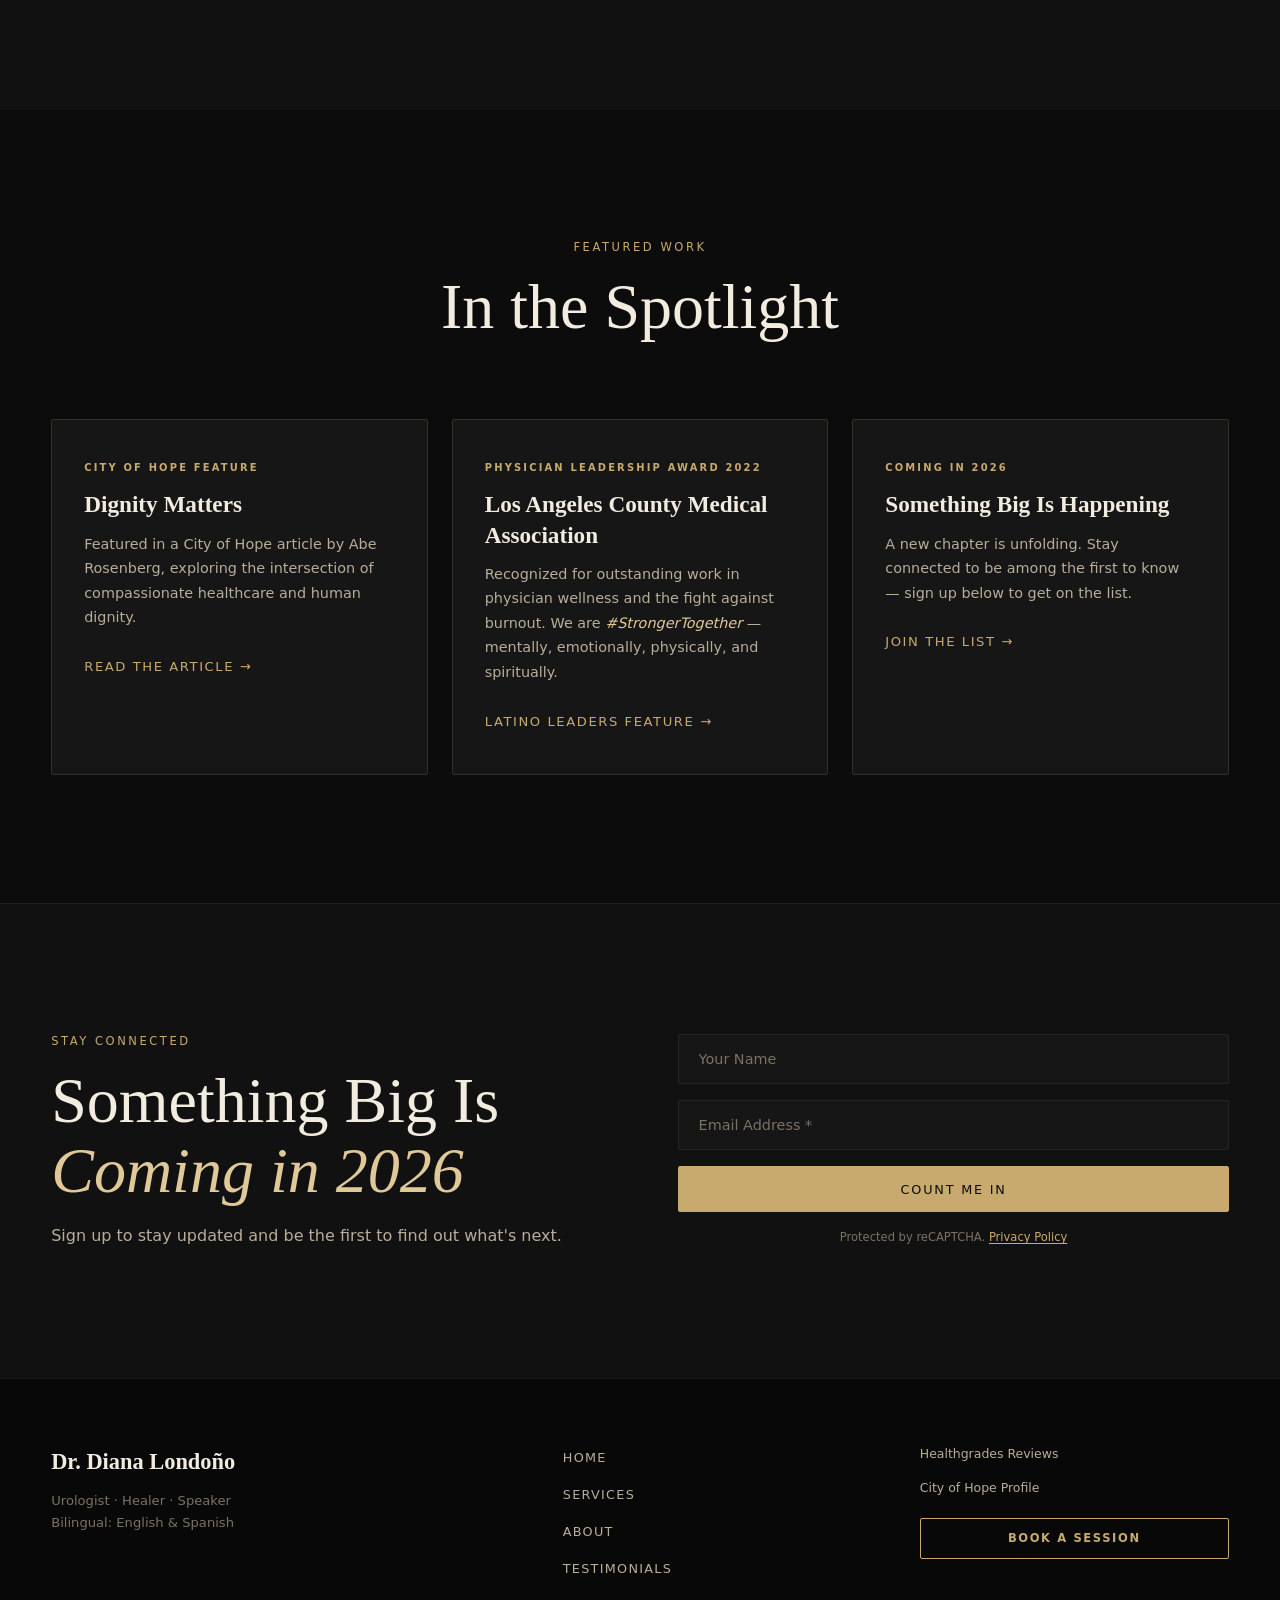
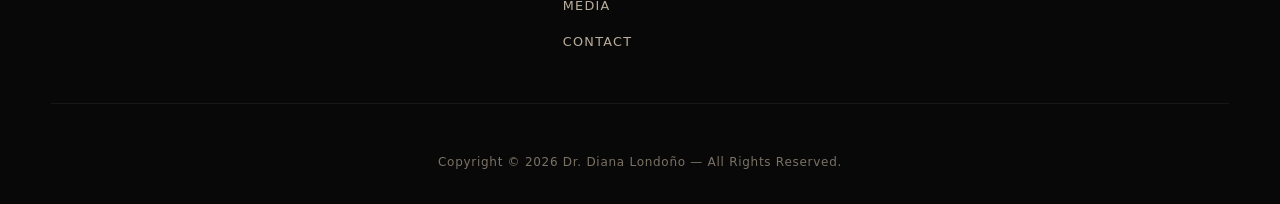
==== commit 94bee99b: "Update index.html" ====
--- a/index.html
+++ b/index.html
@@ -77,8 +77,8 @@
 
       <ul class="nav-links" id="nav-menu" role="list">
         <li><a href="#home" class="nav-link">Home</a></li>
+        <li><a href="#about" class="nav-link">About</a></li>
         <li><a href="#services" class="nav-link">Services</a></li>
-        <li><a href="#about" class="nav-link">About</a></li>
         <li><a href="#testimonials" class="nav-link">Testimonials</a></li>
         <li><a href="#media" class="nav-link">Media</a></li>
         <li><a href="#contact" class="nav-link">Contact</a></li>
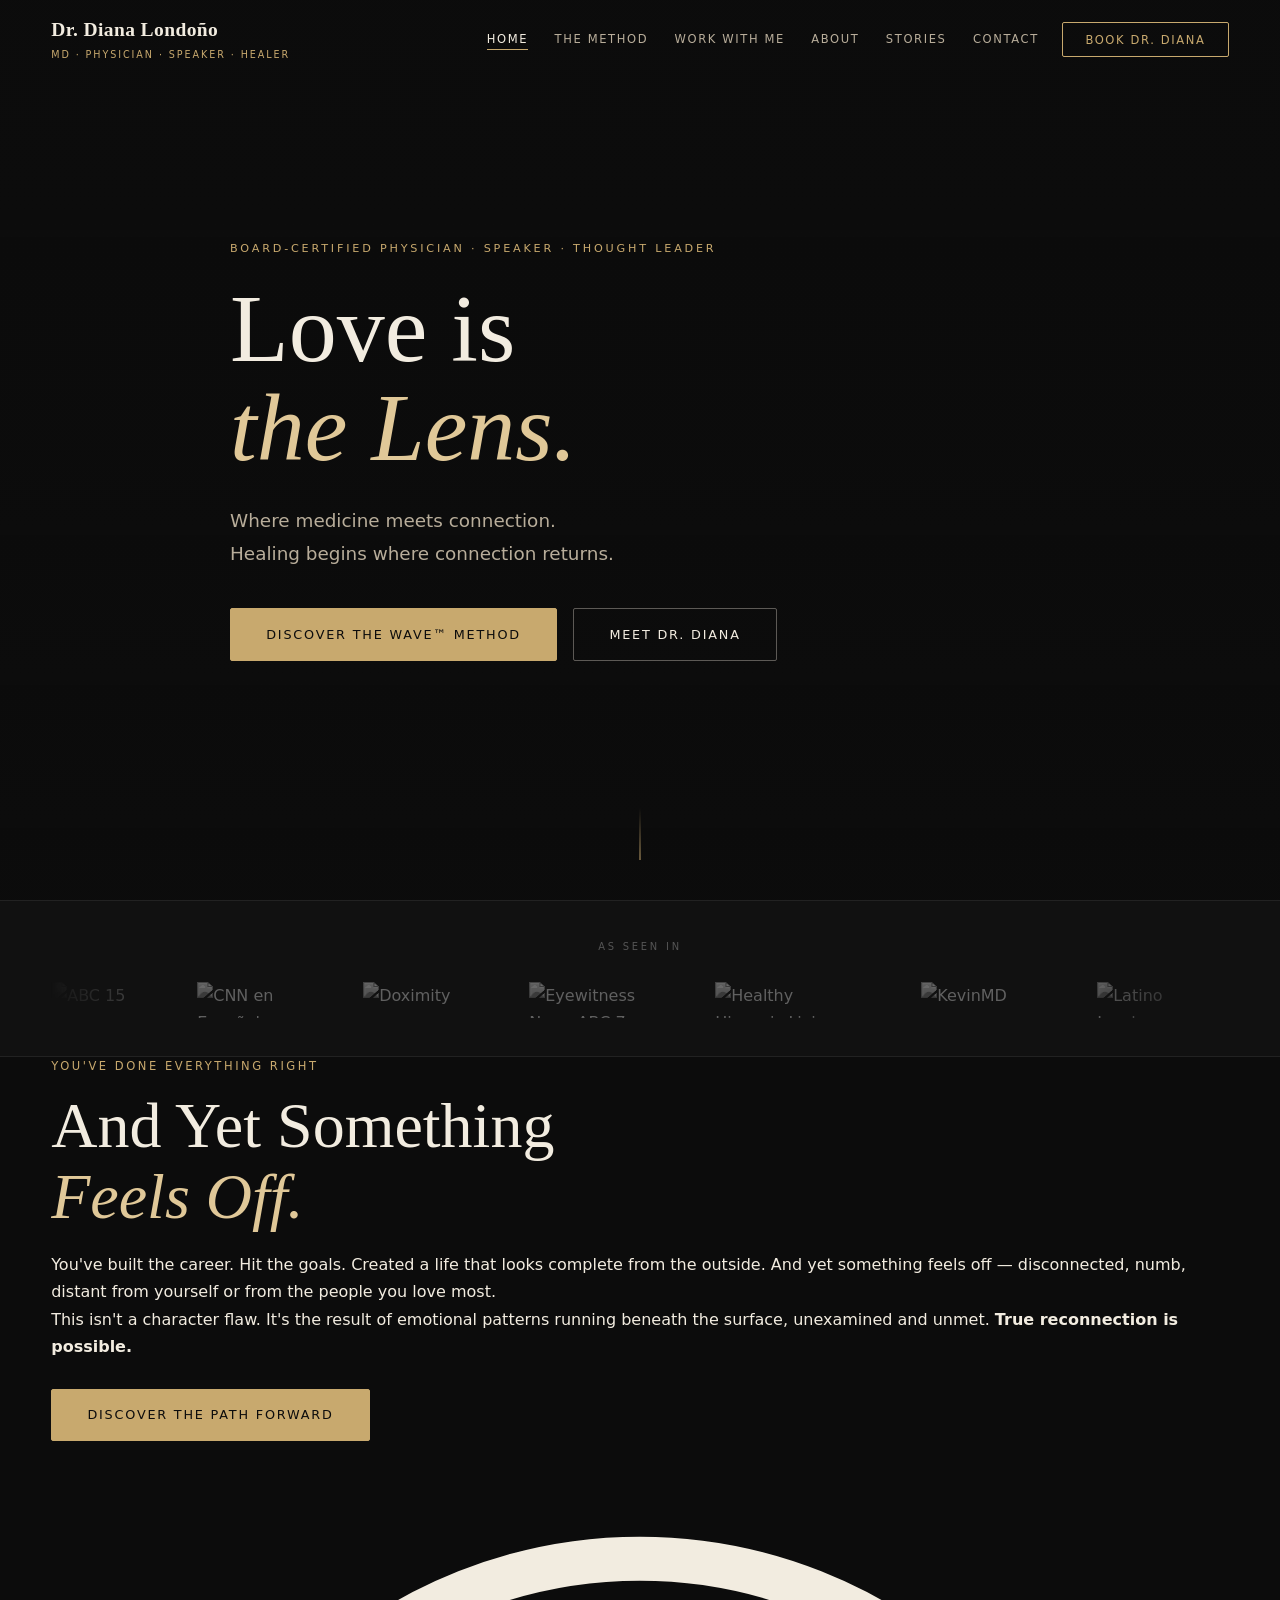
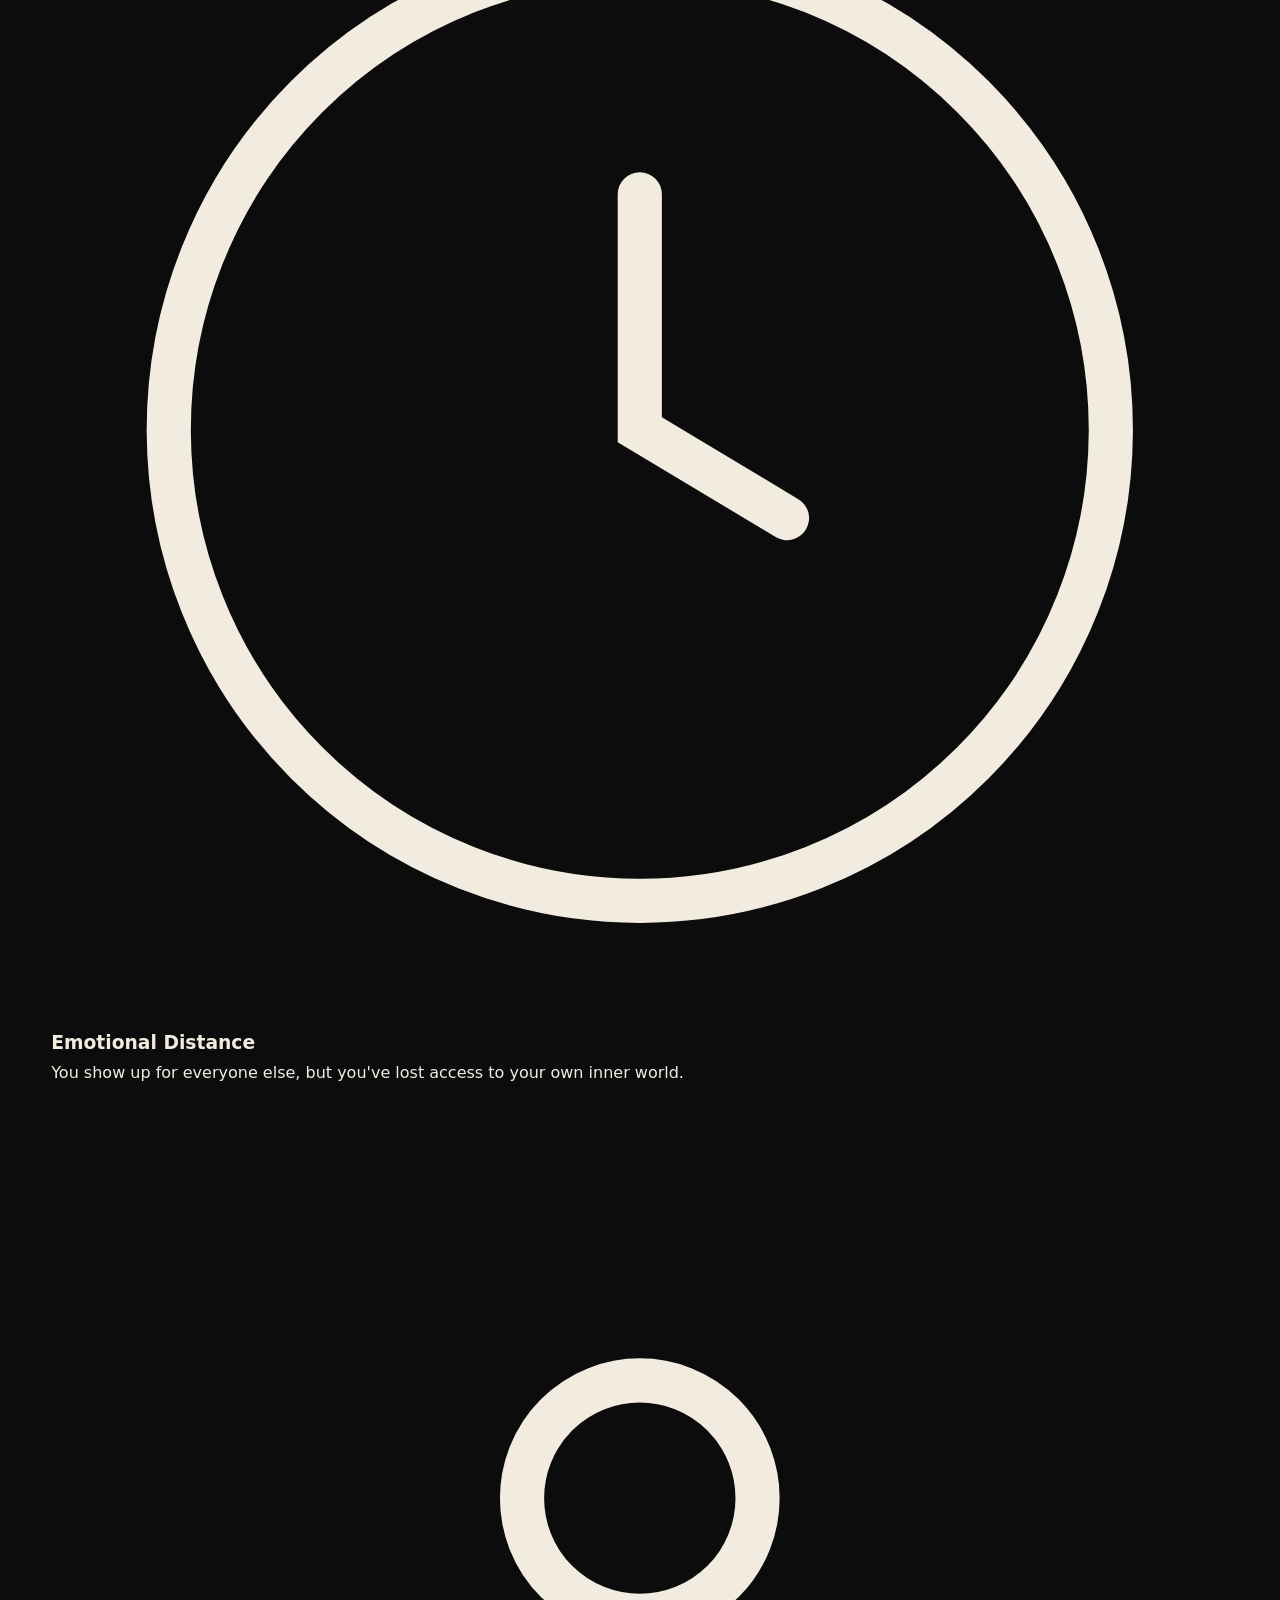
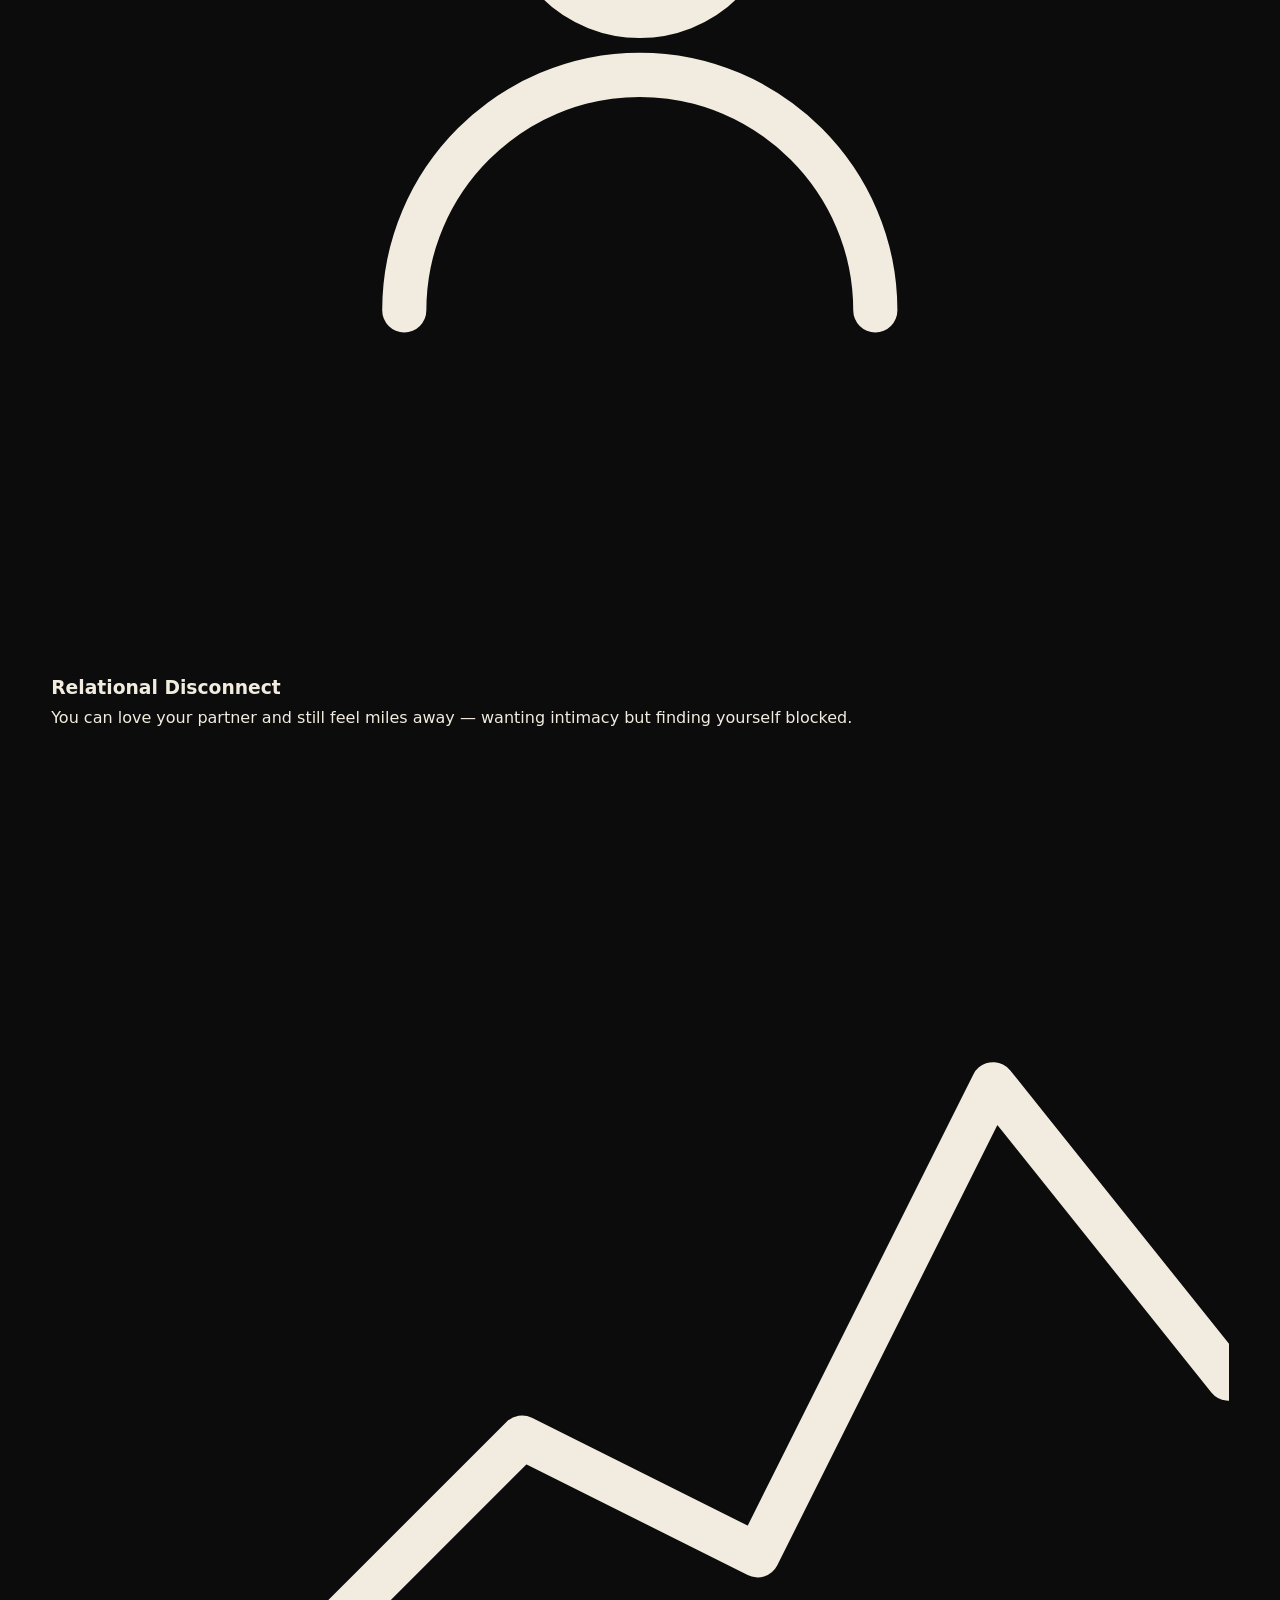
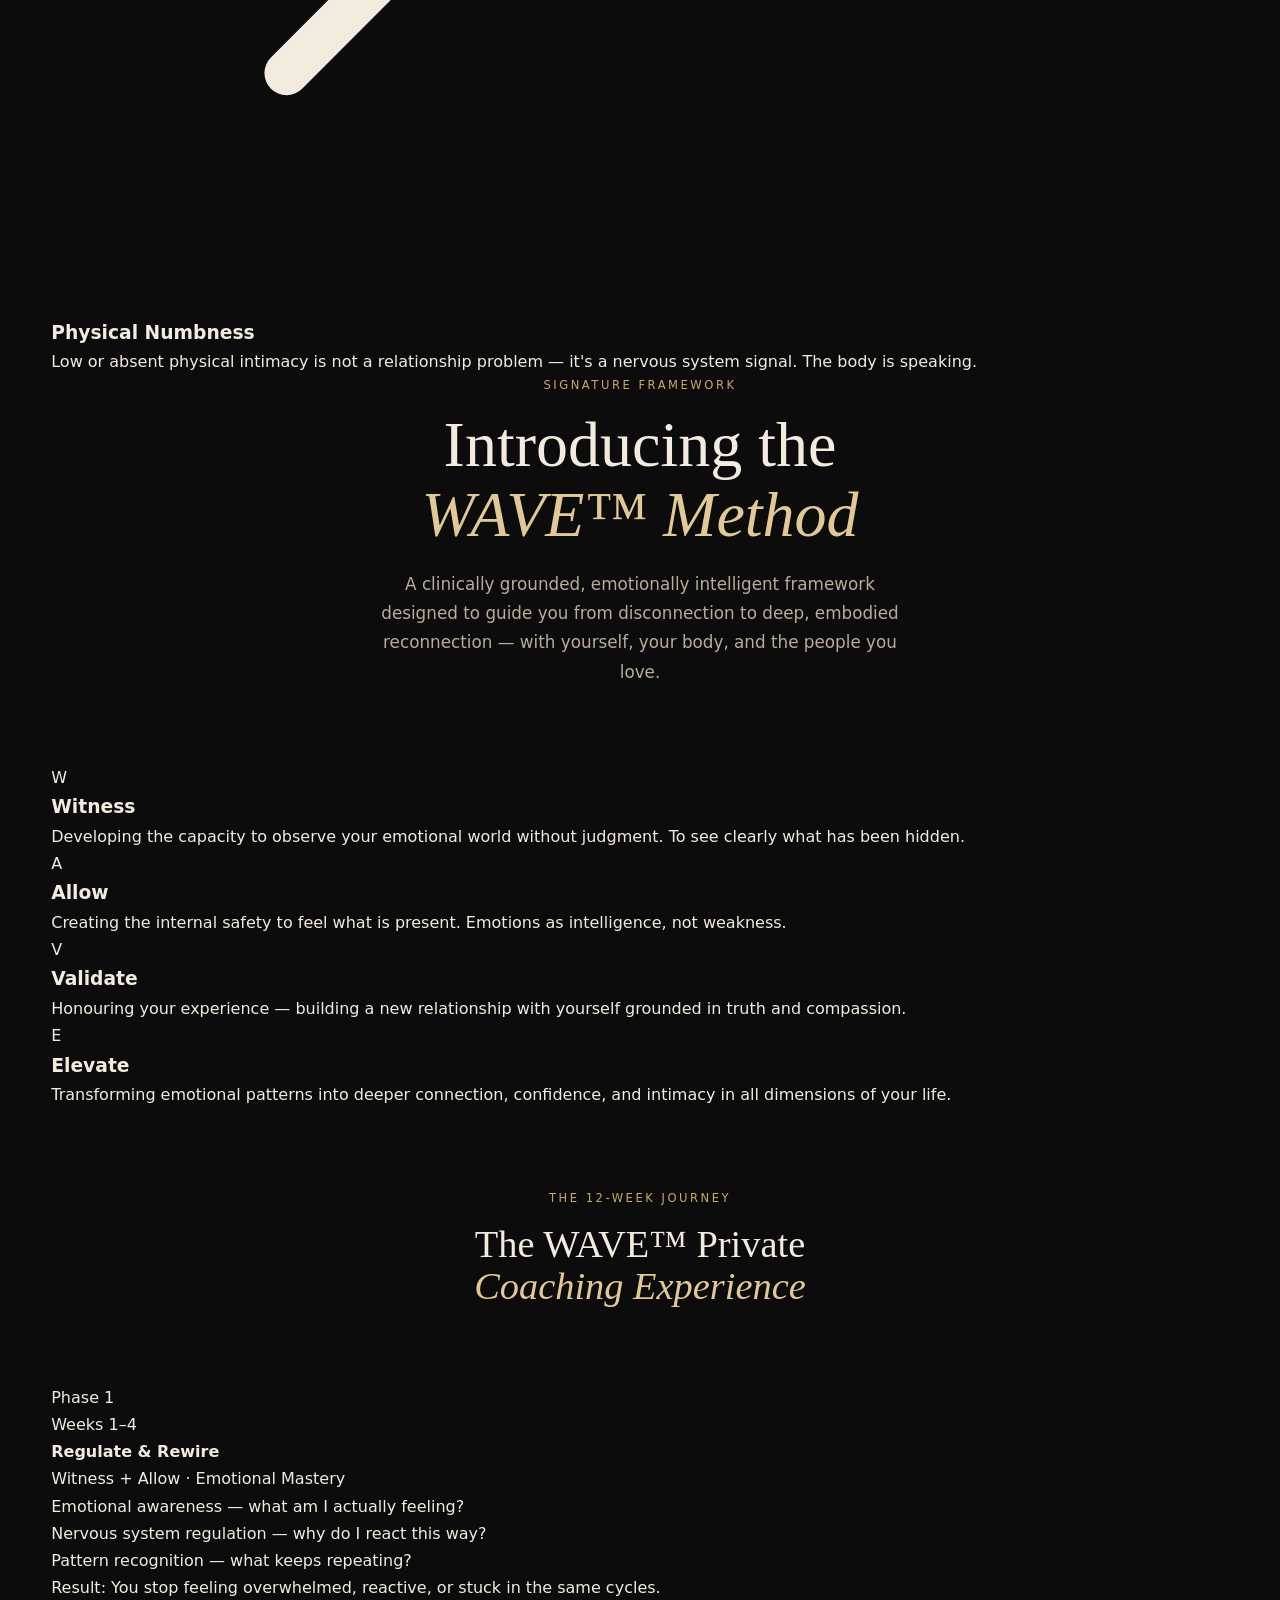
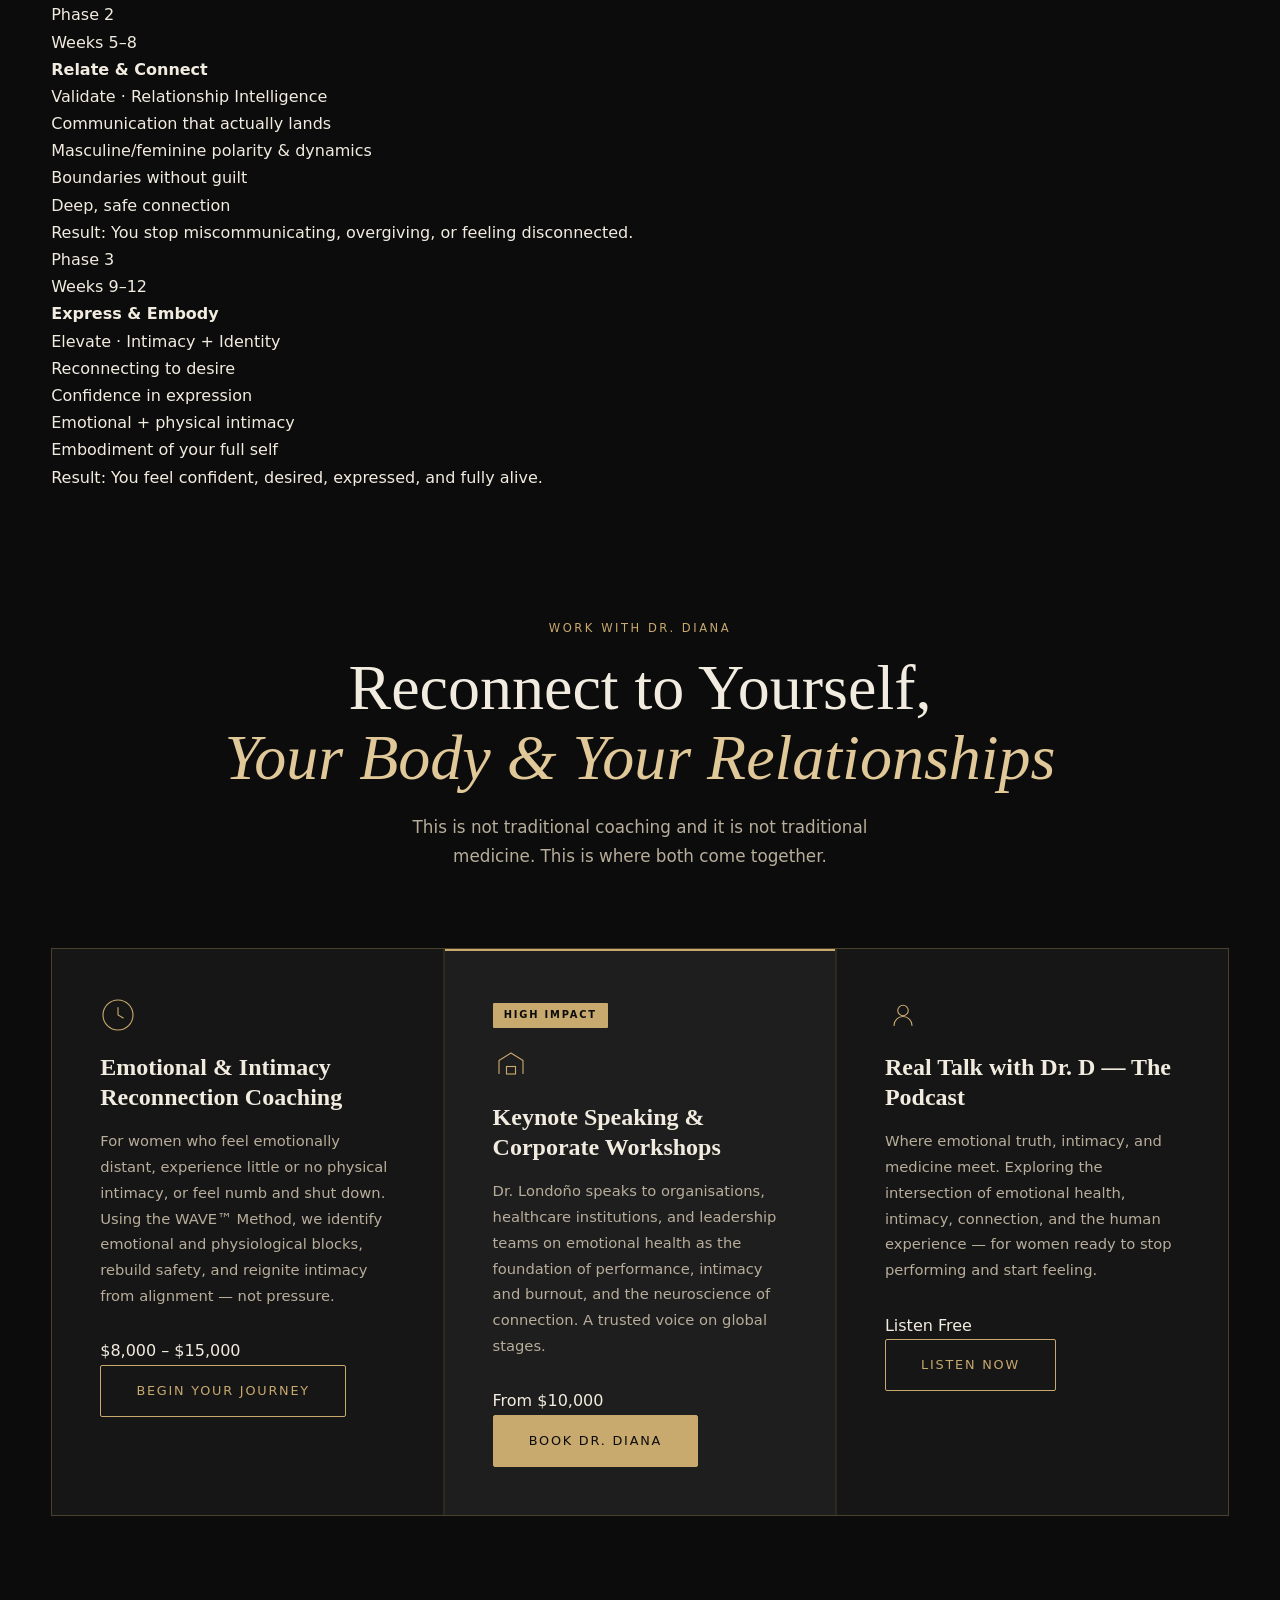
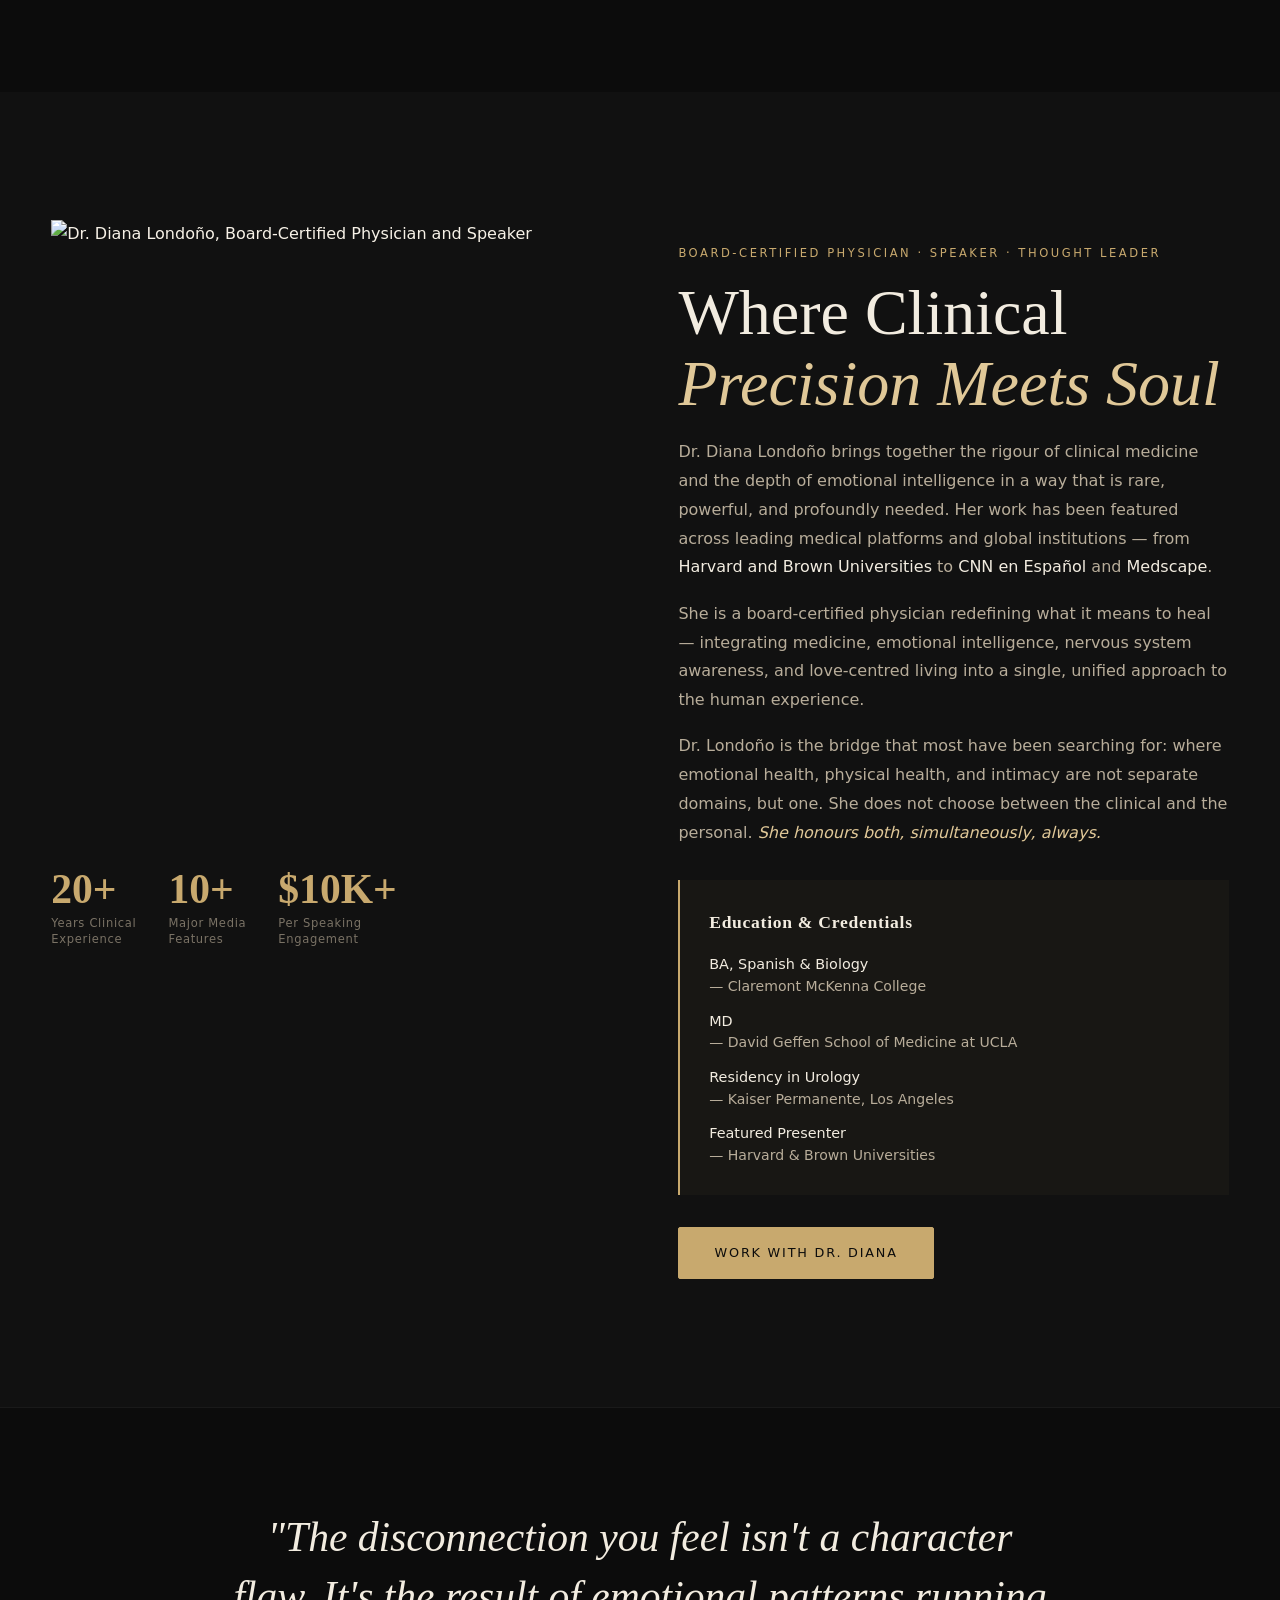
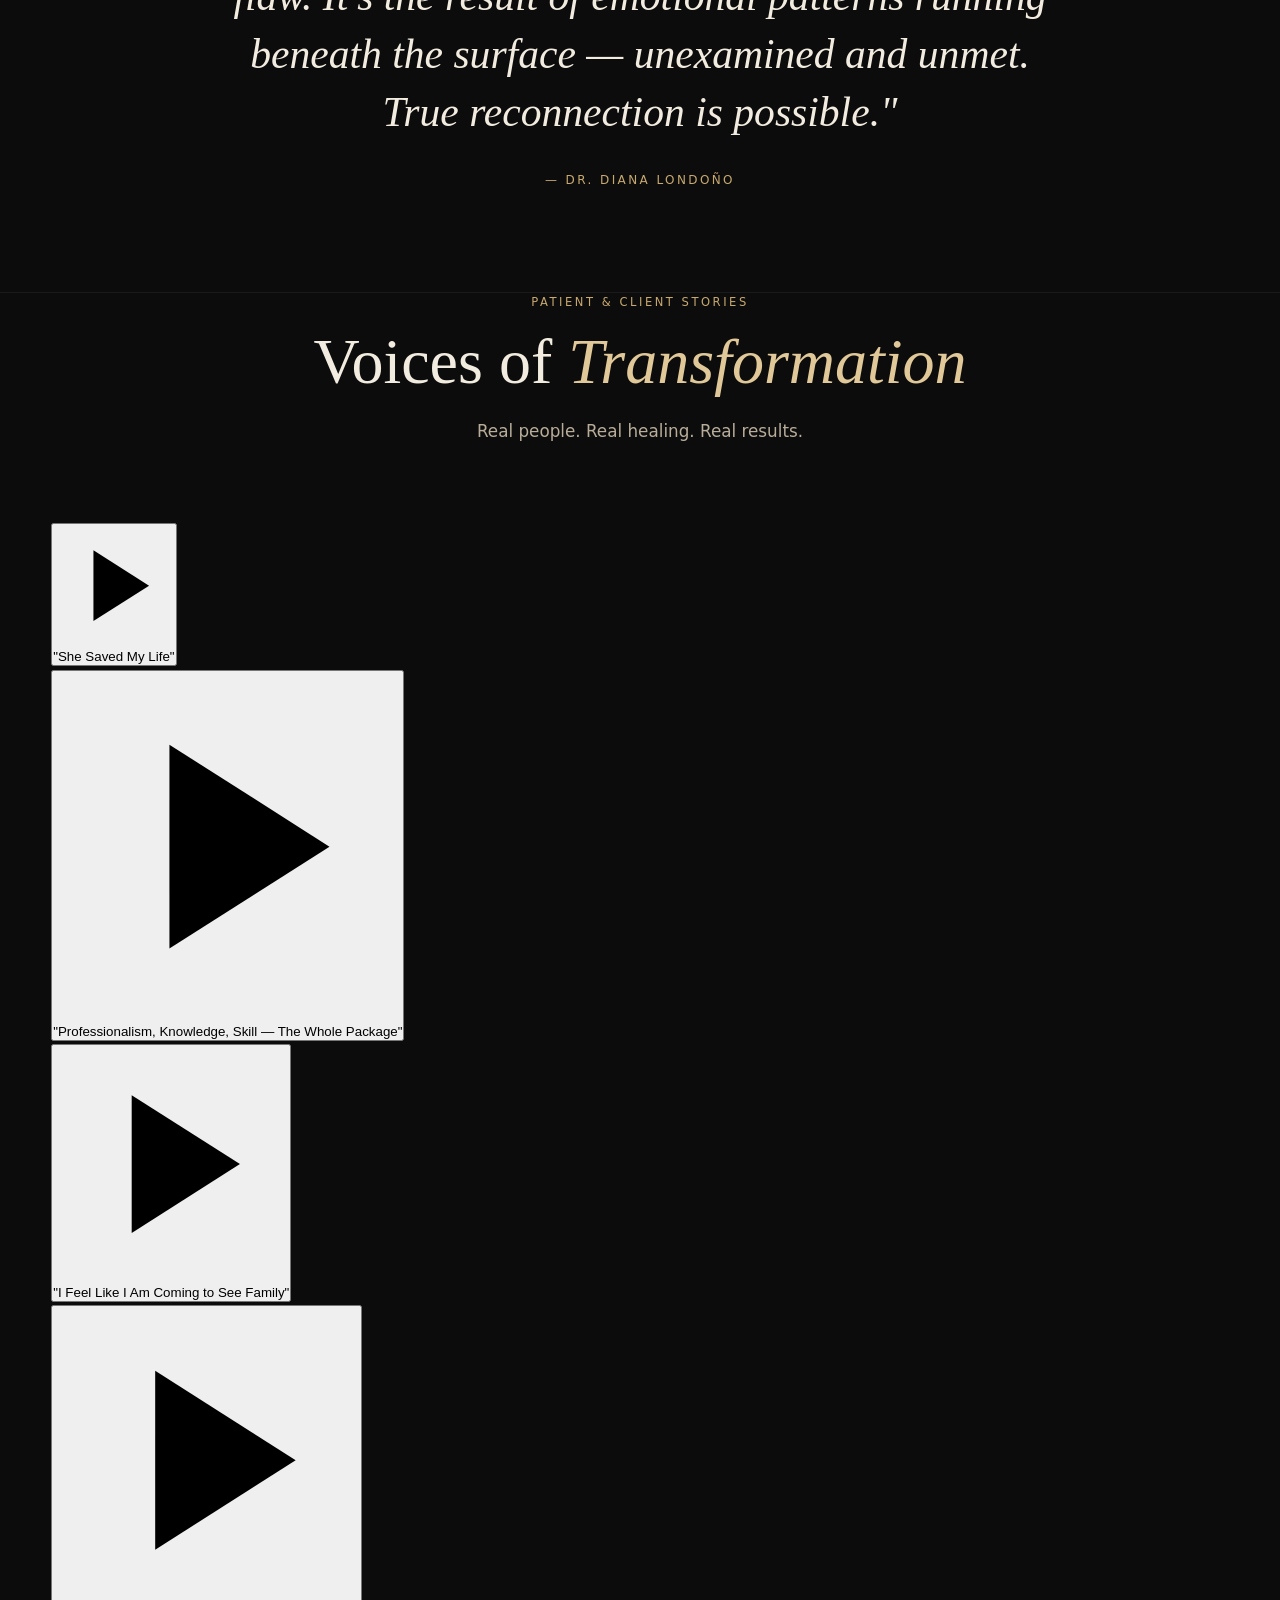
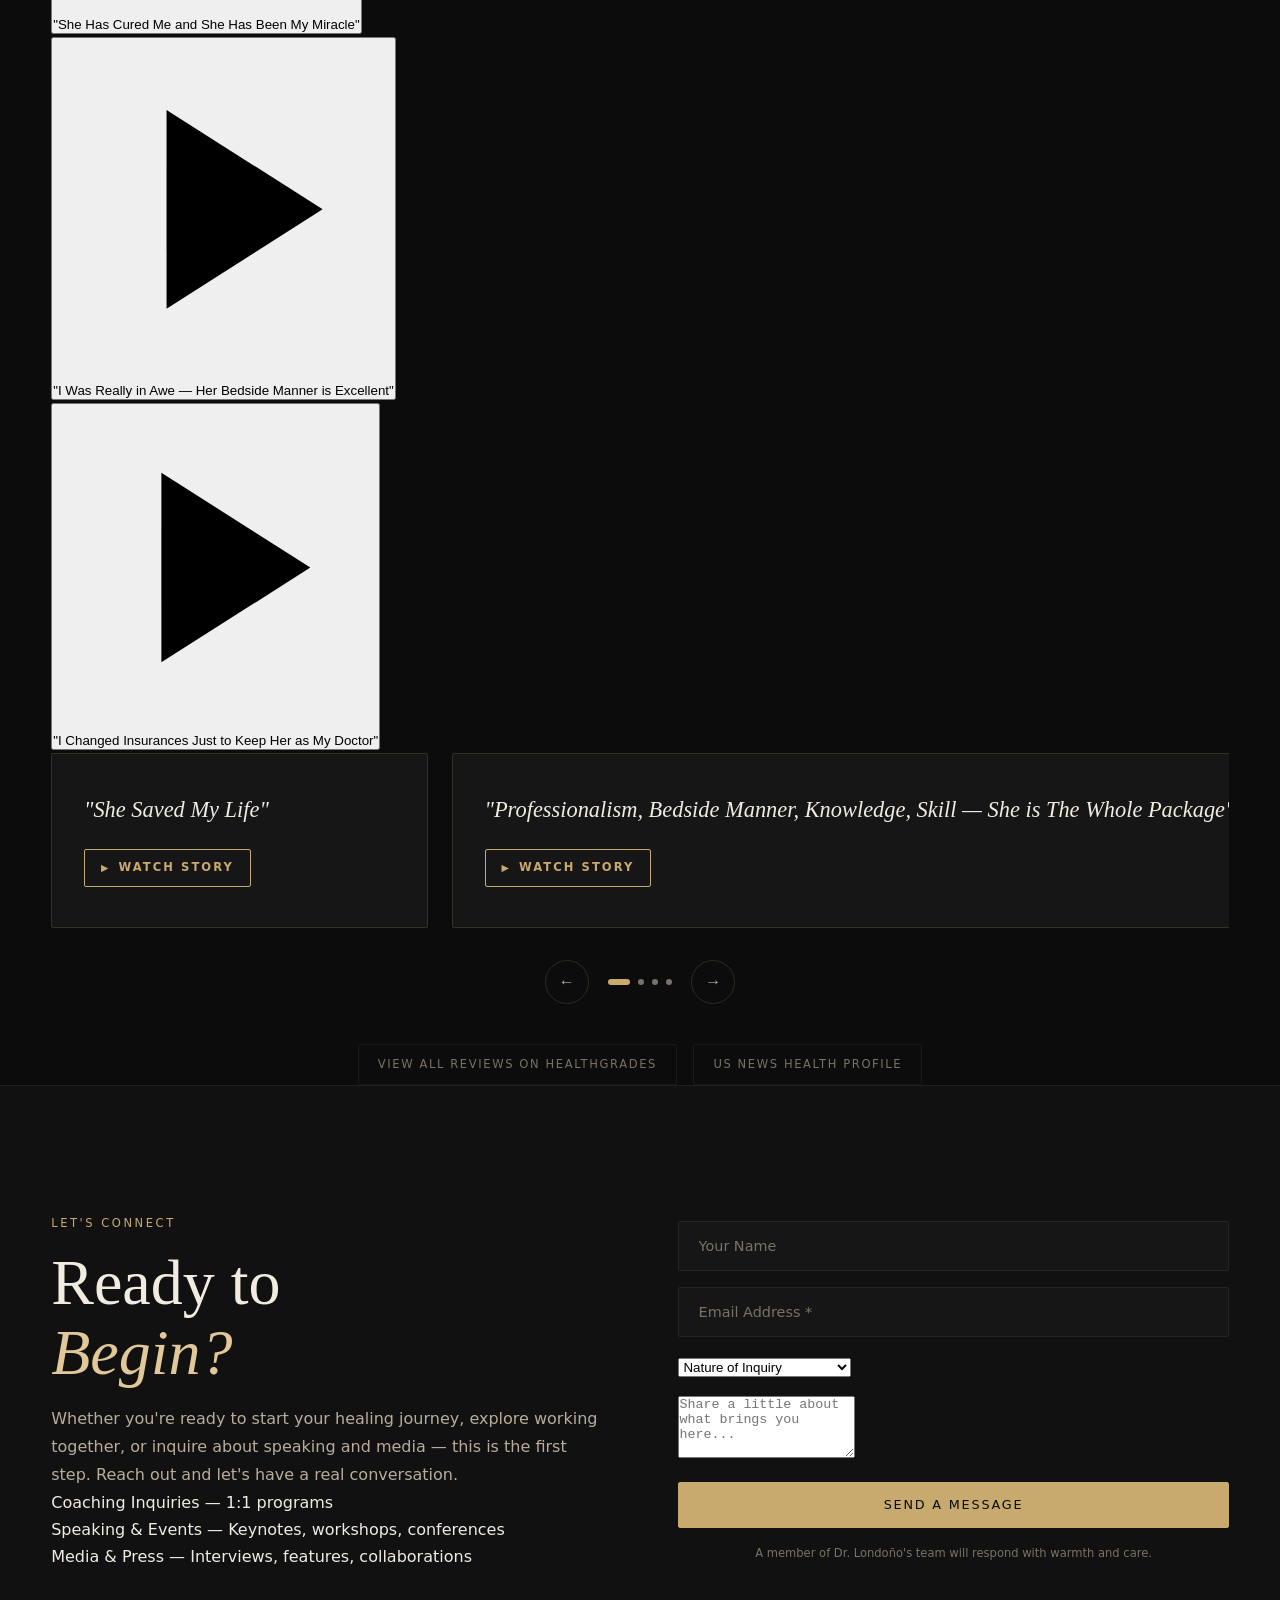
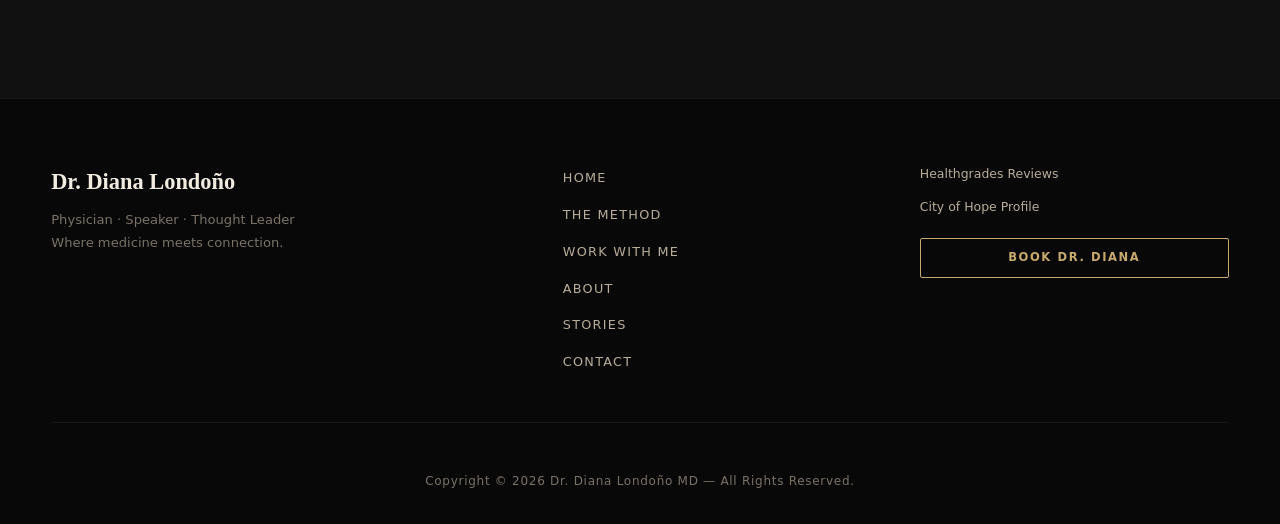
==== commit 927f7178: "Update print statement from 'Hello' to 'Goodbye'" ====
--- a/index.html
+++ b/index.html
@@ -6,58 +6,52 @@
   <meta http-equiv="X-UA-Compatible" content="IE=edge" />
 
   <!-- SEO Meta -->
-  <title>Dr. Diana Londoño | Urology, Holistic Healing & Physician Wellness</title>
-  <meta name="description" content="Dr. Diana Londoño is a Board Certified Urologist, Certified Pranic Healer, and physician wellness advocate. Specializing in urological care, preventative health, and mind-body healing — in English and Spanish." />
-  <meta name="keywords" content="urology, urologist, Dr Diana Londono, kidney stones, prostate cancer, holistic healing, pranic healing, physician wellness, Spanish speaking urologist, Los Angeles" />
+  <title>Dr. Diana Londoño MD | Where Medicine Meets Connection</title>
+  <meta name="description" content="Dr. Diana Londoño is a board-certified physician, speaker, and thought leader redefining emotional health, intimacy, and human connection through the integration of medicine, emotional intelligence, and love-centered living." />
+  <meta name="keywords" content="Dr Diana Londono, emotional health, intimacy coaching, WAVE method, physician speaker, nervous system, reconnection, women's health, Latina physician, keynote speaker" />
   <meta name="author" content="Dr. Diana Londoño" />
   <meta name="robots" content="index, follow" />
-  <link rel="canonical" href="https://dianalondonomd.com/" />
+  <link rel="canonical" href="https://drdianalondono.vercel.app/" />
 
   <!-- Open Graph / Social -->
   <meta property="og:type" content="website" />
-  <meta property="og:url" content="https://dianalondonomd.com/" />
-  <meta property="og:title" content="Dr. Diana Londoño | Urology Explained in Terms You Can Understand" />
-  <meta property="og:description" content="Board Certified Urologist and Certified Pranic Healer. Compassionate care in English and Spanish. Holistic, medical, and surgical treatments." />
+  <meta property="og:url" content="https://drdianalondono.vercel.app/" />
+  <meta property="og:title" content="Dr. Diana Londoño MD | Where Medicine Meets Connection" />
+  <meta property="og:description" content="Board-certified physician redefining emotional health, intimacy, and human connection. Speaker. Thought leader. Creator of the WAVE™ Method." />
   <meta property="og:image" content="https://img1.wsimg.com/isteam/ip/a369c3ce-b30d-42e2-9269-49d81a352f27/20241207_154754-1.jpg" />
   <meta name="twitter:card" content="summary_large_image" />
-  <meta name="twitter:title" content="Dr. Diana Londoño | Urologist & Holistic Healer" />
-  <meta name="twitter:description" content="Compassionate urology care + energy healing. Board Certified. Bilingual. Extraordinary." />
+  <meta name="twitter:title" content="Dr. Diana Londoño MD | Love as the Lens" />
+  <meta name="twitter:description" content="Where medicine meets connection. Emotional health, intimacy, and nervous system healing with a board-certified physician." />
   <meta name="twitter:image" content="https://img1.wsimg.com/isteam/ip/a369c3ce-b30d-42e2-9269-49d81a352f27/20241207_154754-1.jpg" />
 
-  <!-- AI Engine Structured Data (JSON-LD) -->
+  <!-- AI Engine Structured Data -->
   <script type="application/ld+json">
   {
     "@context": "https://schema.org",
-    "@type": "Physician",
+    "@type": "Person",
     "name": "Dr. Diana Londoño",
-    "description": "Board Certified Urologist, Certified Pranic Healer, and physician wellness advocate serving patients in English and Spanish.",
-    "url": "https://dianalondonomd.com",
+    "jobTitle": "Board-Certified Physician, Speaker & Emotional Health Expert",
+    "description": "Dr. Diana Londoño is a board-certified physician redefining emotional health, intimacy, and human connection through the integration of medicine, emotional intelligence, nervous system awareness, and love-centered living.",
+    "url": "https://drdianalondono.vercel.app",
     "image": "https://img1.wsimg.com/isteam/ip/a369c3ce-b30d-42e2-9269-49d81a352f27/20241207_154754-1.jpg",
-    "telephone": "",
-    "medicalSpecialty": "Urology",
-    "availableService": [
-      {"@type": "MedicalTherapy", "name": "Preventative Urology Care"},
-      {"@type": "MedicalTherapy", "name": "Kidney Stone Treatment"},
-      {"@type": "MedicalTherapy", "name": "Pranic Healing Sessions"},
-      {"@type": "MedicalTherapy", "name": "Second Opinion Consultations"}
-    ],
+    "knowsAbout": ["Emotional Health","Intimacy Coaching","Nervous System Regulation","Physician Wellness","WAVE Method"],
     "alumniOf": [
       {"@type": "CollegeOrUniversity", "name": "Claremont McKenna College"},
       {"@type": "CollegeOrUniversity", "name": "David Geffen School of Medicine at UCLA"},
-      {"@type": "Hospital", "name": "Kaiser Permanente Los Angeles (Residency)"}
+      {"@type": "CollegeOrUniversity", "name": "Harvard University"},
+      {"@type": "CollegeOrUniversity", "name": "Brown University"}
     ],
     "sameAs": [
       "https://www.healthgrades.com/physician/dr-diana-londono-3n9sd",
-      "https://health.usnews.com/doctors/diana-londono-740069",
       "https://www.cityofhope.org/diana-londono"
     ]
   }
   </script>
 
-  <!-- Fonts -->
+  <!-- Fonts: Playfair Display + Lato (brand bible spec) -->
   <link rel="preconnect" href="https://fonts.googleapis.com" />
   <link rel="preconnect" href="https://fonts.gstatic.com" crossorigin />
-  <link href="https://fonts.googleapis.com/css2?family=Cormorant+Garamond:ital,wght@0,300;0,400;0,500;0,600;0,700;1,300;1,400;1,600&family=Jost:wght@300;400;500;600&display=swap" rel="stylesheet" />
+  <link href="https://fonts.googleapis.com/css2?family=Playfair+Display:ital,wght@0,400;0,500;0,600;0,700;1,400;1,500;1,600&family=Lato:wght@300;400;700&display=swap" rel="stylesheet" />
 
   <link rel="stylesheet" href="styles.css" />
 </head>
@@ -68,7 +62,7 @@
     <nav class="nav-container" aria-label="Main navigation">
       <a href="#" class="nav-logo" aria-label="Dr. Diana Londoño Home">
         <span class="logo-name">Dr. Diana Londoño</span>
-        <span class="logo-title">MD · Urologist · Healer</span>
+        <span class="logo-title">MD · Physician · Speaker · Healer</span>
       </a>
 
       <button class="nav-toggle" id="nav-toggle" aria-label="Toggle navigation menu" aria-expanded="false" aria-controls="nav-menu">
@@ -76,18 +70,13 @@
       </button>
 
       <ul class="nav-links" id="nav-menu" role="list">
-        <li><a href="#home" class="nav-link">Home</a></li>
-        <li><a href="#about" class="nav-link">About</a></li>
-        <li><a href="#services" class="nav-link">Services</a></li>
-        <li><a href="#testimonials" class="nav-link">Testimonials</a></li>
-        <li><a href="#media" class="nav-link">Media</a></li>
-        <li><a href="#contact" class="nav-link">Contact</a></li>
-        <li>
-          <a href="https://app.acuityscheduling.com/schedule.php?owner=37537187" 
-             class="nav-cta" target="_blank" rel="noopener noreferrer">
-            Book a Session
-          </a>
-        </li>
+        <li><a href="#home"         class="nav-link">Home</a></li>
+        <li><a href="#wave"         class="nav-link">The Method</a></li>
+        <li><a href="#services"     class="nav-link">Work With Me</a></li>
+        <li><a href="#about"        class="nav-link">About</a></li>
+        <li><a href="#testimonials" class="nav-link">Stories</a></li>
+        <li><a href="#contact"      class="nav-link">Contact</a></li>
+        <li><a href="#contact" class="nav-cta">Book Dr. Diana</a></li>
       </ul>
     </nav>
   </header>
@@ -96,7 +85,6 @@
 
     <!-- ===== HERO ===== -->
     <section class="hero" id="home" aria-label="Hero section">
-      <!-- Vimeo Video Background -->
       <div class="hero-video-wrapper" aria-hidden="true">
         <iframe
           src="https://player.vimeo.com/video/768245233?background=1&autoplay=1&loop=1&muted=1&byline=0&title=0&portrait=0"
@@ -110,22 +98,17 @@
       </div>
 
       <div class="hero-content container">
-        <p class="hero-eyebrow reveal">Board Certified Urologist · Certified Pranic Healer</p>
+        <p class="hero-eyebrow reveal">Board-Certified Physician · Speaker · Thought Leader</p>
         <h1 class="hero-headline reveal delay-1">
-          Urology Explained<br />
-          <em>in Terms You Can</em><br />
-          Understand
+          Love is<br /><em>the Lens.</em>
         </h1>
         <p class="hero-subtext reveal delay-2">
-          Compassionate, holistic care in English and Spanish.<br />
-          You deserve to understand your body — and to heal.
+          Where medicine meets connection.<br />
+          Healing begins where connection returns.
         </p>
         <div class="hero-actions reveal delay-3">
-          <a href="https://app.acuityscheduling.com/schedule.php?owner=37537187"
-             class="btn btn-primary" target="_blank" rel="noopener noreferrer">
-            Book a Consultation
-          </a>
-          <a href="#about" class="btn btn-ghost">Learn More</a>
+          <a href="#wave" class="btn btn-primary">Discover the WAVE™ Method</a>
+          <a href="#about" class="btn btn-ghost">Meet Dr. Diana</a>
         </div>
       </div>
 
@@ -140,48 +123,221 @@
         <p class="seen-label">As Seen In</p>
         <div class="logos-track" aria-hidden="true">
           <div class="logos-slide">
-            <img src="images/abc_15.webp"                 alt="ABC 15"                  class="media-logo-img" width="90"  height="44" loading="lazy" />
-            <img src="images/CNN_En_Spanol.webp"           alt="CNN en Español"          class="media-logo-img" width="110" height="44" loading="lazy" />
-            <img src="images/doximity.webp"                alt="Doximity"                class="media-logo-img" width="110" height="44" loading="lazy" />
-            <img src="images/Eyewitness_News.webp"         alt="Eyewitness News ABC 7"   class="media-logo-img" width="130" height="44" loading="lazy" />
-            <img src="images/Healthy_Hispanic_Living.webp" alt="Healthy Hispanic Living" class="media-logo-img" width="150" height="44" loading="lazy" />
-            <img src="images/KevinMD.webp"                 alt="KevinMD"                 class="media-logo-img" width="120" height="44" loading="lazy" />
-            <img src="images/Latino_Leaders.webp"          alt="Latino Leaders"          class="media-logo-img" width="110" height="44" loading="lazy" />
-            <img src="images/Medscape.webp"                alt="Medscape"                class="media-logo-img" width="110" height="44" loading="lazy" />
-            <img src="images/Men_s_Health.webp"            alt="Men's Health"            class="media-logo-img" width="100" height="44" loading="lazy" />
-            <img src="images/Mundo_Fox.webp"               alt="Mundo Fox"               class="media-logo-img" width="90"  height="44" loading="lazy" />
-            <img src="images/Telemundo.webp"               alt="Telemundo"               class="media-logo-img" width="110" height="44" loading="lazy" />
-            <img src="images/Univision.webp"               alt="Univision"               class="media-logo-img" width="90"  height="44" loading="lazy" />
-            <img src="images/Urology_Times.webp"           alt="Urology Times"           class="media-logo-img" width="130" height="44" loading="lazy" />
-            <img src="images/webmd.webp"                   alt="WebMD"                   class="media-logo-img" width="100" height="44" loading="lazy" />
-            <!-- Duplicate set for seamless infinite scroll -->
-            <img src="images/abc_15.webp"                 alt=""                         class="media-logo-img" width="90"  height="44" loading="lazy" />
-            <img src="images/CNN_En_Spanol.webp"           alt=""                         class="media-logo-img" width="110" height="44" loading="lazy" />
-            <img src="images/doximity.webp"                alt=""                         class="media-logo-img" width="110" height="44" loading="lazy" />
-            <img src="images/Eyewitness_News.webp"         alt=""                         class="media-logo-img" width="130" height="44" loading="lazy" />
-            <img src="images/Healthy_Hispanic_Living.webp" alt=""                         class="media-logo-img" width="150" height="44" loading="lazy" />
-            <img src="images/KevinMD.webp"                 alt=""                         class="media-logo-img" width="120" height="44" loading="lazy" />
-            <img src="images/Latino_Leaders.webp"          alt=""                         class="media-logo-img" width="110" height="44" loading="lazy" />
-            <img src="images/Medscape.webp"                alt=""                         class="media-logo-img" width="110" height="44" loading="lazy" />
-            <img src="images/Men_s_Health.webp"            alt=""                         class="media-logo-img" width="100" height="44" loading="lazy" />
-            <img src="images/Mundo_Fox.webp"               alt=""                         class="media-logo-img" width="90"  height="44" loading="lazy" />
-            <img src="images/Telemundo.webp"               alt=""                         class="media-logo-img" width="110" height="44" loading="lazy" />
-            <img src="images/Univision.webp"               alt=""                         class="media-logo-img" width="90"  height="44" loading="lazy" />
-            <img src="images/Urology_Times.webp"           alt=""                         class="media-logo-img" width="130" height="44" loading="lazy" />
-            <img src="images/webmd.webp"                   alt=""                         class="media-logo-img" width="100" height="44" loading="lazy" />
-          </div>
-        </div>
-      </div>
-    </section>
-
-     <!-- ===== ABOUT ===== -->
+            <img src="abc_15.webp"                 alt="ABC 15"                  class="media-logo-img" width="90"  height="36" loading="lazy" />
+            <img src="CNN_En_Spanol.webp"           alt="CNN en Español"          class="media-logo-img" width="110" height="36" loading="lazy" />
+            <img src="doximity.webp"                alt="Doximity"                class="media-logo-img" width="110" height="36" loading="lazy" />
+            <img src="Eyewitness_News.webp"         alt="Eyewitness News ABC 7"   class="media-logo-img" width="130" height="36" loading="lazy" />
+            <img src="Healthy_Hispanic_Living.webp" alt="Healthy Hispanic Living" class="media-logo-img" width="150" height="36" loading="lazy" />
+            <img src="KevinMD.webp"                 alt="KevinMD"                 class="media-logo-img" width="120" height="36" loading="lazy" />
+            <img src="Latino_Leaders.webp"          alt="Latino Leaders"          class="media-logo-img" width="110" height="36" loading="lazy" />
+            <img src="Medscape.webp"                alt="Medscape"                class="media-logo-img" width="110" height="36" loading="lazy" />
+            <img src="Men_s_Health.webp"            alt="Men's Health"            class="media-logo-img" width="100" height="36" loading="lazy" />
+            <img src="Mundo_Fox.webp"               alt="Mundo Fox"               class="media-logo-img" width="90"  height="36" loading="lazy" />
+            <img src="Telemundo.webp"               alt="Telemundo"               class="media-logo-img" width="110" height="36" loading="lazy" />
+            <img src="Univision.webp"               alt="Univision"               class="media-logo-img" width="90"  height="36" loading="lazy" />
+            <img src="Urology_Times.webp"           alt="Urology Times"           class="media-logo-img" width="130" height="36" loading="lazy" />
+            <img src="webmd.webp"                   alt="WebMD"                   class="media-logo-img" width="100" height="36" loading="lazy" />
+            <!-- Duplicates for seamless infinite scroll -->
+            <img src="abc_15.webp"                 alt="" class="media-logo-img" width="90"  height="36" loading="lazy" />
+            <img src="CNN_En_Spanol.webp"           alt="" class="media-logo-img" width="110" height="36" loading="lazy" />
+            <img src="doximity.webp"                alt="" class="media-logo-img" width="110" height="36" loading="lazy" />
+            <img src="Eyewitness_News.webp"         alt="" class="media-logo-img" width="130" height="36" loading="lazy" />
+            <img src="Healthy_Hispanic_Living.webp" alt="" class="media-logo-img" width="150" height="36" loading="lazy" />
+            <img src="KevinMD.webp"                 alt="" class="media-logo-img" width="120" height="36" loading="lazy" />
+            <img src="Latino_Leaders.webp"          alt="" class="media-logo-img" width="110" height="36" loading="lazy" />
+            <img src="Medscape.webp"                alt="" class="media-logo-img" width="110" height="36" loading="lazy" />
+            <img src="Men_s_Health.webp"            alt="" class="media-logo-img" width="100" height="36" loading="lazy" />
+            <img src="Mundo_Fox.webp"               alt="" class="media-logo-img" width="90"  height="36" loading="lazy" />
+            <img src="Telemundo.webp"               alt="" class="media-logo-img" width="110" height="36" loading="lazy" />
+            <img src="Univision.webp"               alt="" class="media-logo-img" width="90"  height="36" loading="lazy" />
+            <img src="Urology_Times.webp"           alt="" class="media-logo-img" width="130" height="36" loading="lazy" />
+            <img src="webmd.webp"                   alt="" class="media-logo-img" width="100" height="36" loading="lazy" />
+          </div>
+        </div>
+      </div>
+    </section>
+
+    <!-- ===== THE PROBLEM ===== -->
+    <section class="problem-section" aria-labelledby="problem-heading">
+      <div class="container">
+        <div class="problem-grid">
+          <div class="problem-text">
+            <span class="section-eyebrow">You've Done Everything Right</span>
+            <h2 class="section-title" id="problem-heading">
+              And Yet Something<br /><em>Feels Off.</em>
+            </h2>
+            <p>You've built the career. Hit the goals. Created a life that looks complete from the outside. And yet something feels off — disconnected, numb, distant from yourself or from the people you love most.</p>
+            <p>This isn't a character flaw. It's the result of emotional patterns running beneath the surface, unexamined and unmet. <strong>True reconnection is possible.</strong></p>
+            <a href="#wave" class="btn btn-primary" style="margin-top:1.8rem;">Discover the Path Forward</a>
+          </div>
+          <div class="problem-cards">
+            <div class="problem-card">
+              <div class="problem-card-icon" aria-hidden="true">
+                <svg viewBox="0 0 40 40" fill="none"><circle cx="20" cy="20" r="16" stroke="currentColor" stroke-width="1.5"/><path d="M20 12v8l5 3" stroke="currentColor" stroke-width="1.5" stroke-linecap="round"/></svg>
+              </div>
+              <h3>Emotional Distance</h3>
+              <p>You show up for everyone else, but you've lost access to your own inner world.</p>
+            </div>
+            <div class="problem-card">
+              <div class="problem-card-icon" aria-hidden="true">
+                <svg viewBox="0 0 40 40" fill="none"><path d="M12 28c0-4.4 3.6-8 8-8s8 3.6 8 8" stroke="currentColor" stroke-width="1.5" stroke-linecap="round"/><circle cx="20" cy="14" r="4" stroke="currentColor" stroke-width="1.5"/></svg>
+              </div>
+              <h3>Relational Disconnect</h3>
+              <p>You can love your partner and still feel miles away — wanting intimacy but finding yourself blocked.</p>
+            </div>
+            <div class="problem-card">
+              <div class="problem-card-icon" aria-hidden="true">
+                <svg viewBox="0 0 40 40" fill="none"><path d="M8 32l8-8 8 4 8-16 8 10" stroke="currentColor" stroke-width="1.5" stroke-linecap="round" stroke-linejoin="round"/></svg>
+              </div>
+              <h3>Physical Numbness</h3>
+              <p>Low or absent physical intimacy is not a relationship problem — it's a nervous system signal. The body is speaking.</p>
+            </div>
+          </div>
+        </div>
+      </div>
+    </section>
+
+    <!-- ===== WAVE METHOD ===== -->
+    <section class="wave-section" id="wave" aria-labelledby="wave-heading">
+      <div class="container">
+        <div class="section-header">
+          <span class="section-eyebrow">Signature Framework</span>
+          <h2 class="section-title" id="wave-heading">
+            Introducing the<br /><em>WAVE™ Method</em>
+          </h2>
+          <p class="section-subtitle">
+            A clinically grounded, emotionally intelligent framework designed to guide you from disconnection to deep, embodied reconnection — with yourself, your body, and the people you love.
+          </p>
+        </div>
+
+        <div class="wave-pillars">
+          <div class="wave-pillar">
+            <span class="wave-letter">W</span>
+            <h3>Witness</h3>
+            <p>Developing the capacity to observe your emotional world without judgment. To see clearly what has been hidden.</p>
+          </div>
+          <div class="wave-pillar">
+            <span class="wave-letter">A</span>
+            <h3>Allow</h3>
+            <p>Creating the internal safety to feel what is present. Emotions as intelligence, not weakness.</p>
+          </div>
+          <div class="wave-pillar">
+            <span class="wave-letter">V</span>
+            <h3>Validate</h3>
+            <p>Honouring your experience — building a new relationship with yourself grounded in truth and compassion.</p>
+          </div>
+          <div class="wave-pillar">
+            <span class="wave-letter">E</span>
+            <h3>Elevate</h3>
+            <p>Transforming emotional patterns into deeper connection, confidence, and intimacy in all dimensions of your life.</p>
+          </div>
+        </div>
+
+        <div class="wave-phases">
+          <div class="section-header" style="margin-top:5rem;">
+            <span class="section-eyebrow">The 12-Week Journey</span>
+            <h3 class="section-title" style="font-size:clamp(1.8rem,3vw,2.8rem);">
+              The WAVE™ Private<br /><em>Coaching Experience</em>
+            </h3>
+          </div>
+          <div class="phases-grid">
+            <article class="phase-card">
+              <div class="phase-num">Phase 1</div>
+              <div class="phase-weeks">Weeks 1–4</div>
+              <h4>Regulate &amp; Rewire</h4>
+              <p class="phase-subtitle">Witness + Allow · Emotional Mastery</p>
+              <ul class="phase-list">
+                <li>Emotional awareness — what am I actually feeling?</li>
+                <li>Nervous system regulation — why do I react this way?</li>
+                <li>Pattern recognition — what keeps repeating?</li>
+              </ul>
+              <div class="phase-result"><span>Result:</span> You stop feeling overwhelmed, reactive, or stuck in the same cycles.</div>
+            </article>
+            <article class="phase-card featured">
+              <div class="phase-num">Phase 2</div>
+              <div class="phase-weeks">Weeks 5–8</div>
+              <h4>Relate &amp; Connect</h4>
+              <p class="phase-subtitle">Validate · Relationship Intelligence</p>
+              <ul class="phase-list">
+                <li>Communication that actually lands</li>
+                <li>Masculine/feminine polarity &amp; dynamics</li>
+                <li>Boundaries without guilt</li>
+                <li>Deep, safe connection</li>
+              </ul>
+              <div class="phase-result"><span>Result:</span> You stop miscommunicating, overgiving, or feeling disconnected.</div>
+            </article>
+            <article class="phase-card">
+              <div class="phase-num">Phase 3</div>
+              <div class="phase-weeks">Weeks 9–12</div>
+              <h4>Express &amp; Embody</h4>
+              <p class="phase-subtitle">Elevate · Intimacy + Identity</p>
+              <ul class="phase-list">
+                <li>Reconnecting to desire</li>
+                <li>Confidence in expression</li>
+                <li>Emotional + physical intimacy</li>
+                <li>Embodiment of your full self</li>
+              </ul>
+              <div class="phase-result"><span>Result:</span> You feel confident, desired, expressed, and fully alive.</div>
+            </article>
+          </div>
+        </div>
+      </div>
+    </section>
+
+    <!-- ===== SERVICES ===== -->
+    <section class="services" id="services" aria-labelledby="services-heading">
+      <div class="container">
+        <div class="section-header">
+          <span class="section-eyebrow">Work With Dr. Diana</span>
+          <h2 class="section-title" id="services-heading">
+            Reconnect to Yourself,<br /><em>Your Body &amp; Your Relationships</em>
+          </h2>
+          <p class="section-subtitle">This is not traditional coaching and it is not traditional medicine. This is where both come together.</p>
+        </div>
+
+        <div class="services-grid">
+          <article class="service-card" aria-labelledby="service-coaching">
+            <div class="service-icon" aria-hidden="true">
+              <svg viewBox="0 0 48 48" fill="none"><circle cx="24" cy="24" r="20" stroke="currentColor" stroke-width="1.5"/><path d="M24 14v10l7 4" stroke="currentColor" stroke-width="1.5" stroke-linecap="round"/></svg>
+            </div>
+            <h3 id="service-coaching">Emotional &amp; Intimacy Reconnection Coaching</h3>
+            <p class="service-desc">For women who feel emotionally distant, experience little or no physical intimacy, or feel numb and shut down. Using the WAVE™ Method, we identify emotional and physiological blocks, rebuild safety, and reignite intimacy from alignment — not pressure.</p>
+            <div class="service-price">$8,000 – $15,000</div>
+            <a href="#contact" class="btn btn-accent">Begin Your Journey</a>
+          </article>
+
+          <article class="service-card featured" aria-labelledby="service-speaking">
+            <div class="service-badge">High Impact</div>
+            <div class="service-icon" aria-hidden="true">
+              <svg viewBox="0 0 48 48" fill="none"><path d="M8 36V18l16-10 16 10v18" stroke="currentColor" stroke-width="1.5" stroke-linejoin="round"/><rect x="18" y="26" width="12" height="10" stroke="currentColor" stroke-width="1.5"/></svg>
+            </div>
+            <h3 id="service-speaking">Keynote Speaking &amp; Corporate Workshops</h3>
+            <p class="service-desc">Dr. Londoño speaks to organisations, healthcare institutions, and leadership teams on emotional health as the foundation of performance, intimacy and burnout, and the neuroscience of connection. A trusted voice on global stages.</p>
+            <div class="service-price">From $10,000</div>
+            <a href="#contact" class="btn btn-primary">Book Dr. Diana</a>
+          </article>
+
+          <article class="service-card" aria-labelledby="service-podcast">
+            <div class="service-icon" aria-hidden="true">
+              <svg viewBox="0 0 48 48" fill="none"><circle cx="24" cy="18" r="7" stroke="currentColor" stroke-width="1.5"/><path d="M12 38c0-6.6 5.4-12 12-12s12 5.4 12 12" stroke="currentColor" stroke-width="1.5" stroke-linecap="round"/></svg>
+            </div>
+            <h3 id="service-podcast">Real Talk with Dr. D — The Podcast</h3>
+            <p class="service-desc">Where emotional truth, intimacy, and medicine meet. Exploring the intersection of emotional health, intimacy, connection, and the human experience — for women ready to stop performing and start feeling.</p>
+            <div class="service-price">Listen Free</div>
+            <a href="#contact" class="btn btn-accent">Listen Now</a>
+          </article>
+        </div>
+      </div>
+    </section>
+
+    <!-- ===== ABOUT ===== -->
     <section class="about" id="about" aria-labelledby="about-heading">
       <div class="container about-grid">
         <div class="about-image-col">
           <div class="about-image-frame">
             <img
               src="https://img1.wsimg.com/isteam/ip/a369c3ce-b30d-42e2-9269-49d81a352f27/20241207_154754-1.jpg"
-              alt="Dr. Diana Londoño, Board Certified Urologist"
+              alt="Dr. Diana Londoño, Board-Certified Physician and Speaker"
               loading="lazy"
               width="500"
               height="650"
@@ -191,318 +347,175 @@
           </div>
           <div class="about-stats">
             <div class="stat">
-              <span class="stat-num">10%</span>
-              <span class="stat-label">of US urologists<br>are women</span>
+              <span class="stat-num">20+</span>
+              <span class="stat-label">Years Clinical<br>Experience</span>
             </div>
             <div class="stat">
-              <span class="stat-num">0.5%</span>
-              <span class="stat-label">are women<br>& Latina</span>
+              <span class="stat-num">10+</span>
+              <span class="stat-label">Major Media<br>Features</span>
+            </div>
+            <div class="stat">
+              <span class="stat-num">$10K+</span>
+              <span class="stat-label">Per Speaking<br>Engagement</span>
             </div>
           </div>
         </div>
 
         <div class="about-content-col">
-          <span class="section-eyebrow">About Dr. Diana</span>
+          <span class="section-eyebrow">Board-Certified Physician · Speaker · Thought Leader</span>
           <h2 class="section-title" id="about-heading">
-            Medicine With<br /><em>Heart & Purpose</em>
+            Where Clinical<br /><em>Precision Meets Soul</em>
           </h2>
           <div class="about-body">
-            <p>
-              My mission is to provide you with compassionate care that you can actually understand. I believe in simple language, not fancy words no one can decipher. And I believe we work together — as a team — in English or in Spanish.
-            </p>
-            <p>
-              I am a Board Certified general urologist who treats a wide array of urological conditions. Beyond medicine, I am a <strong>Certified Pranic Healer</strong> — because I know that true healing integrates the body, mind, and spirit.
-            </p>
-            <p>
-              I was recognized with the <strong>Physician Leadership Award 2022</strong> by the Los Angeles County Medical Association and have been featured in City of Hope and Latino Leaders Magazine. Physician burnout is real — and when doctors are well, patients are better cared for. We are <em>#StrongerTogether.</em>
-            </p>
-          </div>
-
+            <p>Dr. Diana Londoño brings together the rigour of clinical medicine and the depth of emotional intelligence in a way that is rare, powerful, and profoundly needed. Her work has been featured across leading medical platforms and global institutions — from <strong>Harvard and Brown Universities</strong> to <strong>CNN en Español</strong> and <strong>Medscape</strong>.</p>
+            <p>She is a board-certified physician redefining what it means to heal — integrating medicine, emotional intelligence, nervous system awareness, and love-centred living into a single, unified approach to the human experience.</p>
+            <p>Dr. Londoño is the bridge that most have been searching for: where emotional health, physical health, and intimacy are not separate domains, but one. She does not choose between the clinical and the personal. <em>She honours both, simultaneously, always.</em></p>
+          </div>
           <div class="education-block">
-            <h3>Education</h3>
+            <h3>Education &amp; Credentials</h3>
             <ul class="edu-list" role="list">
-              <li>
-                <strong>BA, Spanish & Biology</strong><br />
-                Claremont McKenna College
-              </li>
-              <li>
-                <strong>MD</strong><br />
-                David Geffen School of Medicine at UCLA
-              </li>
-              <li>
-                <strong>Residency in Urology</strong><br />
-                Kaiser Permanente, Los Angeles
-              </li>
+              <li><strong>BA, Spanish &amp; Biology</strong> — Claremont McKenna College</li>
+              <li><strong>MD</strong> — David Geffen School of Medicine at UCLA</li>
+              <li><strong>Residency in Urology</strong> — Kaiser Permanente, Los Angeles</li>
+              <li><strong>Featured Presenter</strong> — Harvard &amp; Brown Universities</li>
             </ul>
           </div>
-
-          <a href="#services" class="btn btn-primary">Work With Dr. Diana</a>
-        </div>
-      </div>
-    </section>
-
-    <!-- ===== SERVICES ===== -->
-    <section class="services" id="services" aria-labelledby="services-heading">
-      <div class="container">
-        <div class="section-header">
-          <span class="section-eyebrow">How I Can Help You</span>
-          <h2 class="section-title" id="services-heading">
-            Your Health, <em>Your Journey</em>
-          </h2>
-          <p class="section-subtitle">
-            Holistic, medical, and surgical treatments that meet you where you are.
-          </p>
-        </div>
-
-        <div class="services-grid">
-
-          <article class="service-card" aria-labelledby="service-preventative">
-            <div class="service-icon" aria-hidden="true">
-              <svg viewBox="0 0 48 48" fill="none" xmlns="http://www.w3.org/2000/svg">
-                <circle cx="24" cy="24" r="20" stroke="currentColor" stroke-width="1.5"/>
-                <path d="M24 14v10l7 4" stroke="currentColor" stroke-width="1.5" stroke-linecap="round"/>
-              </svg>
-            </div>
-            <h3 id="service-preventative">Preventative Care</h3>
-            <ul class="service-list" role="list">
-              <li>Prostate cancer screening</li>
-              <li>Kidney stone prevention</li>
-              <li>Recurrent UTI prevention</li>
-              <li>Menopause transition care</li>
-              <li>Stress & emotion-health connection</li>
-            </ul>
-          </article>
-
-          <article class="service-card featured" aria-labelledby="service-consult">
-            <div class="service-badge">Most Popular</div>
-            <div class="service-icon" aria-hidden="true">
-              <svg viewBox="0 0 48 48" fill="none" xmlns="http://www.w3.org/2000/svg">
-                <path d="M24 4C13 4 4 13 4 24s9 20 20 20 20-9 20-20S35 4 24 4z" stroke="currentColor" stroke-width="1.5"/>
-                <path d="M16 24h16M24 16v16" stroke="currentColor" stroke-width="1.5" stroke-linecap="round"/>
-              </svg>
-            </div>
-            <h3 id="service-consult">Initial Consult: Emotions & Healing</h3>
-            <p class="service-desc">
-              60-min virtual, one-on-one session exploring how trapped emotions cause disease — including a remote Pranic Healing treatment. Medical or psychiatric conditions. No medications prescribed.
-            </p>
-            <a href="https://app.acuityscheduling.com/schedule.php?owner=37537187"
-               class="btn btn-accent" target="_blank" rel="noopener noreferrer">
-              Schedule Now
-            </a>
-          </article>
-
-          <article class="service-card" aria-labelledby="service-chronic">
-            <div class="service-icon" aria-hidden="true">
-              <svg viewBox="0 0 48 48" fill="none" xmlns="http://www.w3.org/2000/svg">
-                <path d="M8 36l8-8 8 4 8-16 8 10" stroke="currentColor" stroke-width="1.5" stroke-linecap="round" stroke-linejoin="round"/>
-              </svg>
-            </div>
-            <h3 id="service-chronic">Chronic Conditions</h3>
-            <ul class="service-list" role="list">
-              <li>Kidney stones & urinary frequency</li>
-              <li>Incontinence & enlarged prostate</li>
-              <li>Elevated PSA & erectile dysfunction</li>
-              <li>Urological cancers</li>
-              <li>Vaginal dryness & menopause care</li>
-            </ul>
-          </article>
-
-        </div>
-
-        <!-- Second Opinions & Course -->
-        <div class="services-secondary">
-          <article class="secondary-card" aria-labelledby="service-opinion">
-            <h3 id="service-opinion">Second Opinions</h3>
-            <p>Understand your treatment options. Get all your questions answered — without rushing, without jargon.</p>
-            <a href="https://app.acuityscheduling.com/schedule.php?owner=37537187"
-               class="text-link" target="_blank" rel="noopener noreferrer">
-              Request a Second Opinion →
-            </a>
-          </article>
-          <article class="secondary-card" aria-labelledby="service-course">
-            <h3 id="service-course">Self-Paced Video Course</h3>
-            <p>Three 1-hour pre-recorded modules: Understanding Emotions, Identifying Your Dream Life, and How to Get There — plus a bonus "Get Unstuck & Self-Love" hour.</p>
-            <a href="https://app.acuityscheduling.com/schedule.php?owner=37537187"
-               class="text-link" target="_blank" rel="noopener noreferrer">
-              Get Access →
-            </a>
-          </article>
-          <article class="secondary-card" aria-labelledby="service-followup">
-            <h3 id="service-followup">Follow-Up Sessions</h3>
-            <p>30-min virtual one-on-one to review progress, develop a forward plan, and continue your full remote treatment.</p>
-            <a href="https://app.acuityscheduling.com/schedule.php?owner=37537187"
-               class="text-link" target="_blank" rel="noopener noreferrer">
-              Book a Follow-Up →
-            </a>
-          </article>
-        </div>
-
-      </div>
-    </section>
-
-   
+          <a href="#contact" class="btn btn-primary">Work With Dr. Diana</a>
+        </div>
+      </div>
+    </section>
 
     <!-- ===== QUOTE BREAK ===== -->
     <section class="quote-break" aria-label="Featured quote">
       <div class="container">
         <blockquote class="big-quote">
-          <p>"I want to empower you with an understanding of your condition and share a wellness plan that sets you on a path to lifelong well-being."</p>
+          <p>"The disconnection you feel isn't a character flaw. It's the result of emotional patterns running beneath the surface — unexamined and unmet. True reconnection is possible."</p>
           <cite>— Dr. Diana Londoño</cite>
         </blockquote>
       </div>
     </section>
 
-    <!-- ===== TESTIMONIALS ===== -->
-    <section class="testimonials" id="testimonials" aria-labelledby="testimonials-heading">
+    <!-- ===== VIDEO TESTIMONIALS ===== -->
+    <section class="video-testimonials" id="testimonials" aria-labelledby="testimonials-heading">
       <div class="container">
         <div class="section-header">
-          <span class="section-eyebrow">Patient Stories</span>
+          <span class="section-eyebrow">Patient &amp; Client Stories</span>
           <h2 class="section-title" id="testimonials-heading">
-            Voices of <em>Healing</em>
+            Voices of <em>Transformation</em>
           </h2>
-        </div>
-
-        <div class="testimonials-slider" id="testimonials-slider" role="region" aria-label="Testimonials">
+          <p class="section-subtitle">Real people. Real healing. Real results.</p>
+        </div>
+
+        <!-- Video grid -->
+        <div class="video-grid">
+          <article class="video-card">
+            <button class="video-thumb-btn" data-video-url="https://youtube.com/shorts/J9ZPiweNit8" aria-label="Watch: She Saved My Life">
+              <div class="video-thumb-placeholder"><div class="play-circle" aria-hidden="true"><svg viewBox="0 0 24 24" fill="currentColor"><path d="M8 5v14l11-7z"/></svg></div></div>
+              <div class="video-card-overlay"><p class="video-quote">"She Saved My Life"</p></div>
+            </button>
+          </article>
+          <article class="video-card">
+            <button class="video-thumb-btn" data-video-url="https://youtube.com/shorts/J433Ptleg3M" aria-label="Watch: The Whole Package">
+              <div class="video-thumb-placeholder"><div class="play-circle" aria-hidden="true"><svg viewBox="0 0 24 24" fill="currentColor"><path d="M8 5v14l11-7z"/></svg></div></div>
+              <div class="video-card-overlay"><p class="video-quote">"Professionalism, Knowledge, Skill — The Whole Package"</p></div>
+            </button>
+          </article>
+          <article class="video-card">
+            <button class="video-thumb-btn" data-video-url="https://youtube.com/shorts/HD0z2D4KRlM" aria-label="Watch: Like Coming to See Family">
+              <div class="video-thumb-placeholder"><div class="play-circle" aria-hidden="true"><svg viewBox="0 0 24 24" fill="currentColor"><path d="M8 5v14l11-7z"/></svg></div></div>
+              <div class="video-card-overlay"><p class="video-quote">"I Feel Like I Am Coming to See Family"</p></div>
+            </button>
+          </article>
+          <article class="video-card">
+            <button class="video-thumb-btn" data-video-url="https://youtube.com/shorts/nA7Q0-A1sjY" aria-label="Watch: She Has Been My Miracle">
+              <div class="video-thumb-placeholder"><div class="play-circle" aria-hidden="true"><svg viewBox="0 0 24 24" fill="currentColor"><path d="M8 5v14l11-7z"/></svg></div></div>
+              <div class="video-card-overlay"><p class="video-quote">"She Has Cured Me and She Has Been My Miracle"</p></div>
+            </button>
+          </article>
+          <article class="video-card">
+            <button class="video-thumb-btn" data-video-url="https://youtube.com/shorts/M07cxHonhMI" aria-label="Watch: I Was Really in Awe">
+              <div class="video-thumb-placeholder"><div class="play-circle" aria-hidden="true"><svg viewBox="0 0 24 24" fill="currentColor"><path d="M8 5v14l11-7z"/></svg></div></div>
+              <div class="video-card-overlay"><p class="video-quote">"I Was Really in Awe — Her Bedside Manner is Excellent"</p></div>
+            </button>
+          </article>
+          <article class="video-card">
+            <button class="video-thumb-btn" data-video-url="https://youtube.com/shorts/h_3CgOk9Fdc" aria-label="Watch: Changed Insurances">
+              <div class="video-thumb-placeholder"><div class="play-circle" aria-hidden="true"><svg viewBox="0 0 24 24" fill="currentColor"><path d="M8 5v14l11-7z"/></svg></div></div>
+              <div class="video-card-overlay"><p class="video-quote">"I Changed Insurances Just to Keep Her as My Doctor"</p></div>
+            </button>
+          </article>
+        </div>
+
+        <!-- Sliding text testimonials below the grid -->
+        <div class="testimonials-slider" id="testimonials-slider" role="region" aria-label="Written testimonials">
           <div class="testimonials-track" id="testimonials-track">
-
             <article class="testimonial-card" role="article">
               <p class="testimonial-text">"She Saved My Life"</p>
-              <div class="testimonial-footer">
-                <a href="https://youtube.com/shorts/J9ZPiweNit8?feature=shared"
-                   class="testimonial-video-link" target="_blank" rel="noopener noreferrer"
-                   aria-label="Watch testimonial video">
-                  <span class="play-icon" aria-hidden="true">▶</span> Watch Story
-                </a>
-              </div>
-            </article>
-
+              <div class="testimonial-footer"><a href="https://youtube.com/shorts/J9ZPiweNit8" class="testimonial-video-link" target="_blank" rel="noopener noreferrer"><span class="play-icon" aria-hidden="true">▶</span> Watch Story</a></div>
+            </article>
             <article class="testimonial-card" role="article">
               <p class="testimonial-text">"Professionalism, Bedside Manner, Knowledge, Skill — She is The Whole Package"</p>
-              <div class="testimonial-footer">
-                <a href="https://youtube.com/shorts/J433Ptleg3M"
-                   class="testimonial-video-link" target="_blank" rel="noopener noreferrer"
-                   aria-label="Watch testimonial video">
-                  <span class="play-icon" aria-hidden="true">▶</span> Watch Story
-                </a>
-              </div>
-            </article>
-
+              <div class="testimonial-footer"><a href="https://youtube.com/shorts/J433Ptleg3M" class="testimonial-video-link" target="_blank" rel="noopener noreferrer"><span class="play-icon" aria-hidden="true">▶</span> Watch Story</a></div>
+            </article>
             <article class="testimonial-card" role="article">
               <p class="testimonial-text">"I Feel Like I am Coming to See Family"</p>
-              <div class="testimonial-footer">
-                <a href="https://youtube.com/shorts/HD0z2D4KRlM"
-                   class="testimonial-video-link" target="_blank" rel="noopener noreferrer"
-                   aria-label="Watch testimonial video">
-                  <span class="play-icon" aria-hidden="true">▶</span> Watch Story
-                </a>
-              </div>
-            </article>
-
+              <div class="testimonial-footer"><a href="https://youtube.com/shorts/HD0z2D4KRlM" class="testimonial-video-link" target="_blank" rel="noopener noreferrer"><span class="play-icon" aria-hidden="true">▶</span> Watch Story</a></div>
+            </article>
             <article class="testimonial-card" role="article">
               <p class="testimonial-text">"She Has Cured Me and She Has Been My Miracle"</p>
-              <div class="testimonial-footer">
-                <a href="https://youtube.com/shorts/nA7Q0-A1sjY"
-                   class="testimonial-video-link" target="_blank" rel="noopener noreferrer"
-                   aria-label="Watch testimonial video">
-                  <span class="play-icon" aria-hidden="true">▶</span> Watch Story
-                </a>
-              </div>
-            </article>
-
+              <div class="testimonial-footer"><a href="https://youtube.com/shorts/nA7Q0-A1sjY" class="testimonial-video-link" target="_blank" rel="noopener noreferrer"><span class="play-icon" aria-hidden="true">▶</span> Watch Story</a></div>
+            </article>
             <article class="testimonial-card" role="article">
-              <p class="testimonial-text">"I Was Really in Awe ... And Her Bedside Manner is Excellent"</p>
-              <div class="testimonial-footer">
-                <a href="https://youtube.com/shorts/M07cxHonhMI"
-                   class="testimonial-video-link" target="_blank" rel="noopener noreferrer"
-                   aria-label="Watch testimonial video">
-                  <span class="play-icon" aria-hidden="true">▶</span> Watch Story
-                </a>
-              </div>
-            </article>
-
+              <p class="testimonial-text">"I Was Really in Awe — Her Bedside Manner is Excellent"</p>
+              <div class="testimonial-footer"><a href="https://youtube.com/shorts/M07cxHonhMI" class="testimonial-video-link" target="_blank" rel="noopener noreferrer"><span class="play-icon" aria-hidden="true">▶</span> Watch Story</a></div>
+            </article>
             <article class="testimonial-card" role="article">
               <p class="testimonial-text">"I Changed Insurances Just to Keep Her as My Doctor"</p>
-              <div class="testimonial-footer">
-                <a href="https://youtube.com/shorts/h_3CgOk9Fdc"
-                   class="testimonial-video-link" target="_blank" rel="noopener noreferrer"
-                   aria-label="Watch testimonial video">
-                  <span class="play-icon" aria-hidden="true">▶</span> Watch Story
-                </a>
-              </div>
-            </article>
-
-          </div>
-        </div>
-
+              <div class="testimonial-footer"><a href="https://youtube.com/shorts/h_3CgOk9Fdc" class="testimonial-video-link" target="_blank" rel="noopener noreferrer"><span class="play-icon" aria-hidden="true">▶</span> Watch Story</a></div>
+            </article>
+          </div>
+        </div>
         <div class="slider-controls" role="group" aria-label="Testimonial navigation">
           <button class="slider-btn" id="slider-prev" aria-label="Previous testimonial">←</button>
           <div class="slider-dots" id="slider-dots" role="list"></div>
           <button class="slider-btn" id="slider-next" aria-label="Next testimonial">→</button>
         </div>
-
         <div class="reviews-links">
-          <a href="https://www.healthgrades.com/physician/dr-diana-londono-3n9sd"
-             class="review-badge" target="_blank" rel="noopener noreferrer">
-            View All Reviews on Healthgrades
-          </a>
-          <a href="https://health.usnews.com/doctors/diana-londono-740069"
-             class="review-badge" target="_blank" rel="noopener noreferrer">
-            US News Health Profile
-          </a>
-        </div>
-      </div>
-    </section>
-
-    <!-- ===== MEDIA / DIGNITY MATTERS ===== -->
-    <section class="media-section" id="media" aria-labelledby="media-heading">
-      <div class="container">
-        <div class="section-header">
-          <span class="section-eyebrow">Featured Work</span>
-          <h2 class="section-title" id="media-heading">In the Spotlight</h2>
-        </div>
-
-        <div class="media-grid">
-          <article class="media-card">
-            <div class="media-card-tag">City of Hope Feature</div>
-            <h3>Dignity Matters</h3>
-            <p>Featured in a City of Hope article by Abe Rosenberg, exploring the intersection of compassionate healthcare and human dignity.</p>
-            <a href="https://img1.wsimg.com/blobby/go/a369c3ce-b30d-42e2-9269-49d81a352f27/downloads/a2459b33-b9ee-4518-97fc-f963adcf6d6d/Dignity%20Matters%20-%20Abe%20Rosenberg%20Sep%2026.pdf?ver=1763436683757"
-               class="text-link" target="_blank" rel="noopener noreferrer">
-              Read the Article →
-            </a>
-          </article>
-          <article class="media-card">
-            <div class="media-card-tag">Physician Leadership Award 2022</div>
-            <h3>Los Angeles County Medical Association</h3>
-            <p>Recognized for outstanding work in physician wellness and the fight against burnout. We are <em>#StrongerTogether</em> — mentally, emotionally, physically, and spiritually.</p>
-            <a href="https://www.latinoleadersmagazine.com/summer-2018/2018/9/5/message-of-hope-with-dr-diana-londoo"
-               class="text-link" target="_blank" rel="noopener noreferrer">
-              Latino Leaders Feature →
-            </a>
-          </article>
-          <article class="media-card">
-            <div class="media-card-tag">Coming in 2026</div>
-            <h3>Something Big Is Happening</h3>
-            <p>A new chapter is unfolding. Stay connected to be among the first to know — sign up below to get on the list.</p>
-            <a href="#contact" class="text-link">Join the List →</a>
-          </article>
-        </div>
-      </div>
-    </section>
-
-    <!-- ===== NEWSLETTER / CONTACT ===== -->
+          <a href="https://www.healthgrades.com/physician/dr-diana-londono-3n9sd" class="review-badge" target="_blank" rel="noopener noreferrer">View All Reviews on Healthgrades</a>
+          <a href="https://health.usnews.com/doctors/diana-londono-740069" class="review-badge" target="_blank" rel="noopener noreferrer">US News Health Profile</a>
+        </div>
+      </div>
+    </section>
+
+    <!-- VIDEO MODAL -->
+    <div class="video-modal" id="video-modal" role="dialog" aria-modal="true" aria-label="Video testimonial" hidden>
+      <div class="video-modal-backdrop" id="video-modal-backdrop"></div>
+      <div class="video-modal-inner">
+        <button class="video-modal-close" id="video-modal-close" aria-label="Close video">
+          <svg viewBox="0 0 24 24" fill="none" stroke="currentColor" stroke-width="2"><path d="M18 6L6 18M6 6l12 12"/></svg>
+        </button>
+        <div class="video-modal-embed" id="video-modal-embed"></div>
+      </div>
+    </div>
+
+    <!-- ===== CONTACT ===== -->
     <section class="contact-section" id="contact" aria-labelledby="contact-heading">
       <div class="container">
         <div class="contact-inner">
           <div class="contact-text">
-            <span class="section-eyebrow">Stay Connected</span>
+            <span class="section-eyebrow">Let's Connect</span>
             <h2 class="section-title" id="contact-heading">
-              Something Big Is<br /><em>Coming in 2026</em>
+              Ready to<br /><em>Begin?</em>
             </h2>
-            <p>Sign up to stay updated and be the first to find out what's next.</p>
-          </div>
-
-          <form class="newsletter-form" id="newsletter-form" novalidate aria-label="Newsletter signup">
+            <p>Whether you're ready to start your healing journey, explore working together, or inquire about speaking and media — this is the first step. Reach out and let's have a real conversation.</p>
+            <ul class="contact-types" role="list">
+              <li>Coaching Inquiries — 1:1 programs</li>
+              <li>Speaking &amp; Events — Keynotes, workshops, conferences</li>
+              <li>Media &amp; Press — Interviews, features, collaborations</li>
+            </ul>
+          </div>
+
+          <form class="newsletter-form" id="newsletter-form" novalidate aria-label="Contact form">
             <div class="form-group">
               <label for="form-name" class="sr-only">Your Name</label>
               <input type="text" id="form-name" name="name" placeholder="Your Name" autocomplete="name" required />
@@ -511,12 +524,22 @@
               <label for="form-email" class="sr-only">Email Address</label>
               <input type="email" id="form-email" name="email" placeholder="Email Address *" autocomplete="email" required />
             </div>
-            <button type="submit" class="btn btn-primary btn-full">
-              Count Me In
-            </button>
-            <p class="form-note">
-              Protected by reCAPTCHA. <a href="https://policies.google.com/privacy" target="_blank" rel="noopener noreferrer">Privacy Policy</a>
-            </p>
+            <div class="form-group">
+              <label for="form-inquiry" class="sr-only">Nature of Inquiry</label>
+              <select id="form-inquiry" name="inquiry">
+                <option value="" disabled selected>Nature of Inquiry</option>
+                <option value="coaching">Coaching — 1:1 Program</option>
+                <option value="speaking">Speaking &amp; Events</option>
+                <option value="media">Media &amp; Press</option>
+                <option value="other">Something Else</option>
+              </select>
+            </div>
+            <div class="form-group">
+              <label for="form-message" class="sr-only">Your Message</label>
+              <textarea id="form-message" name="message" placeholder="Share a little about what brings you here..." rows="4"></textarea>
+            </div>
+            <button type="submit" class="btn btn-primary btn-full">Send a Message</button>
+            <p class="form-note">A member of Dr. Londoño's team will respond with warmth and care.</p>
           </form>
         </div>
       </div>
@@ -530,35 +553,26 @@
       <div class="footer-top">
         <div class="footer-brand">
           <p class="footer-logo-name">Dr. Diana Londoño</p>
-          <p class="footer-tagline">Urologist · Healer · Speaker<br />Bilingual: English & Spanish</p>
+          <p class="footer-tagline">Physician · Speaker · Thought Leader<br />Where medicine meets connection.</p>
         </div>
         <nav class="footer-nav" aria-label="Footer navigation">
           <ul role="list">
             <li><a href="#home">Home</a></li>
-            <li><a href="#services">Services</a></li>
+            <li><a href="#wave">The Method</a></li>
+            <li><a href="#services">Work With Me</a></li>
             <li><a href="#about">About</a></li>
-            <li><a href="#testimonials">Testimonials</a></li>
-            <li><a href="#media">Media</a></li>
+            <li><a href="#testimonials">Stories</a></li>
             <li><a href="#contact">Contact</a></li>
           </ul>
         </nav>
         <div class="footer-external">
-          <a href="https://www.healthgrades.com/physician/dr-diana-londono-3n9sd"
-             target="_blank" rel="noopener noreferrer" class="footer-link">
-            Healthgrades Reviews
-          </a>
-          <a href="https://www.cityofhope.org/diana-londono"
-             target="_blank" rel="noopener noreferrer" class="footer-link">
-            City of Hope Profile
-          </a>
-          <a href="https://app.acuityscheduling.com/schedule.php?owner=37537187"
-             target="_blank" rel="noopener noreferrer" class="footer-link footer-link-cta">
-            Book a Session
-          </a>
+          <a href="https://www.healthgrades.com/physician/dr-diana-londono-3n9sd" target="_blank" rel="noopener noreferrer" class="footer-link">Healthgrades Reviews</a>
+          <a href="https://www.cityofhope.org/diana-londono" target="_blank" rel="noopener noreferrer" class="footer-link">City of Hope Profile</a>
+          <a href="#contact" class="footer-link footer-link-cta">Book Dr. Diana</a>
         </div>
       </div>
       <div class="footer-bottom">
-        <p>Copyright &copy; <span id="footer-year"></span> Dr. Diana Londoño — All Rights Reserved.</p>
+        <p>Copyright &copy; <span id="footer-year"></span> Dr. Diana Londoño MD — All Rights Reserved.</p>
       </div>
     </div>
   </footer>
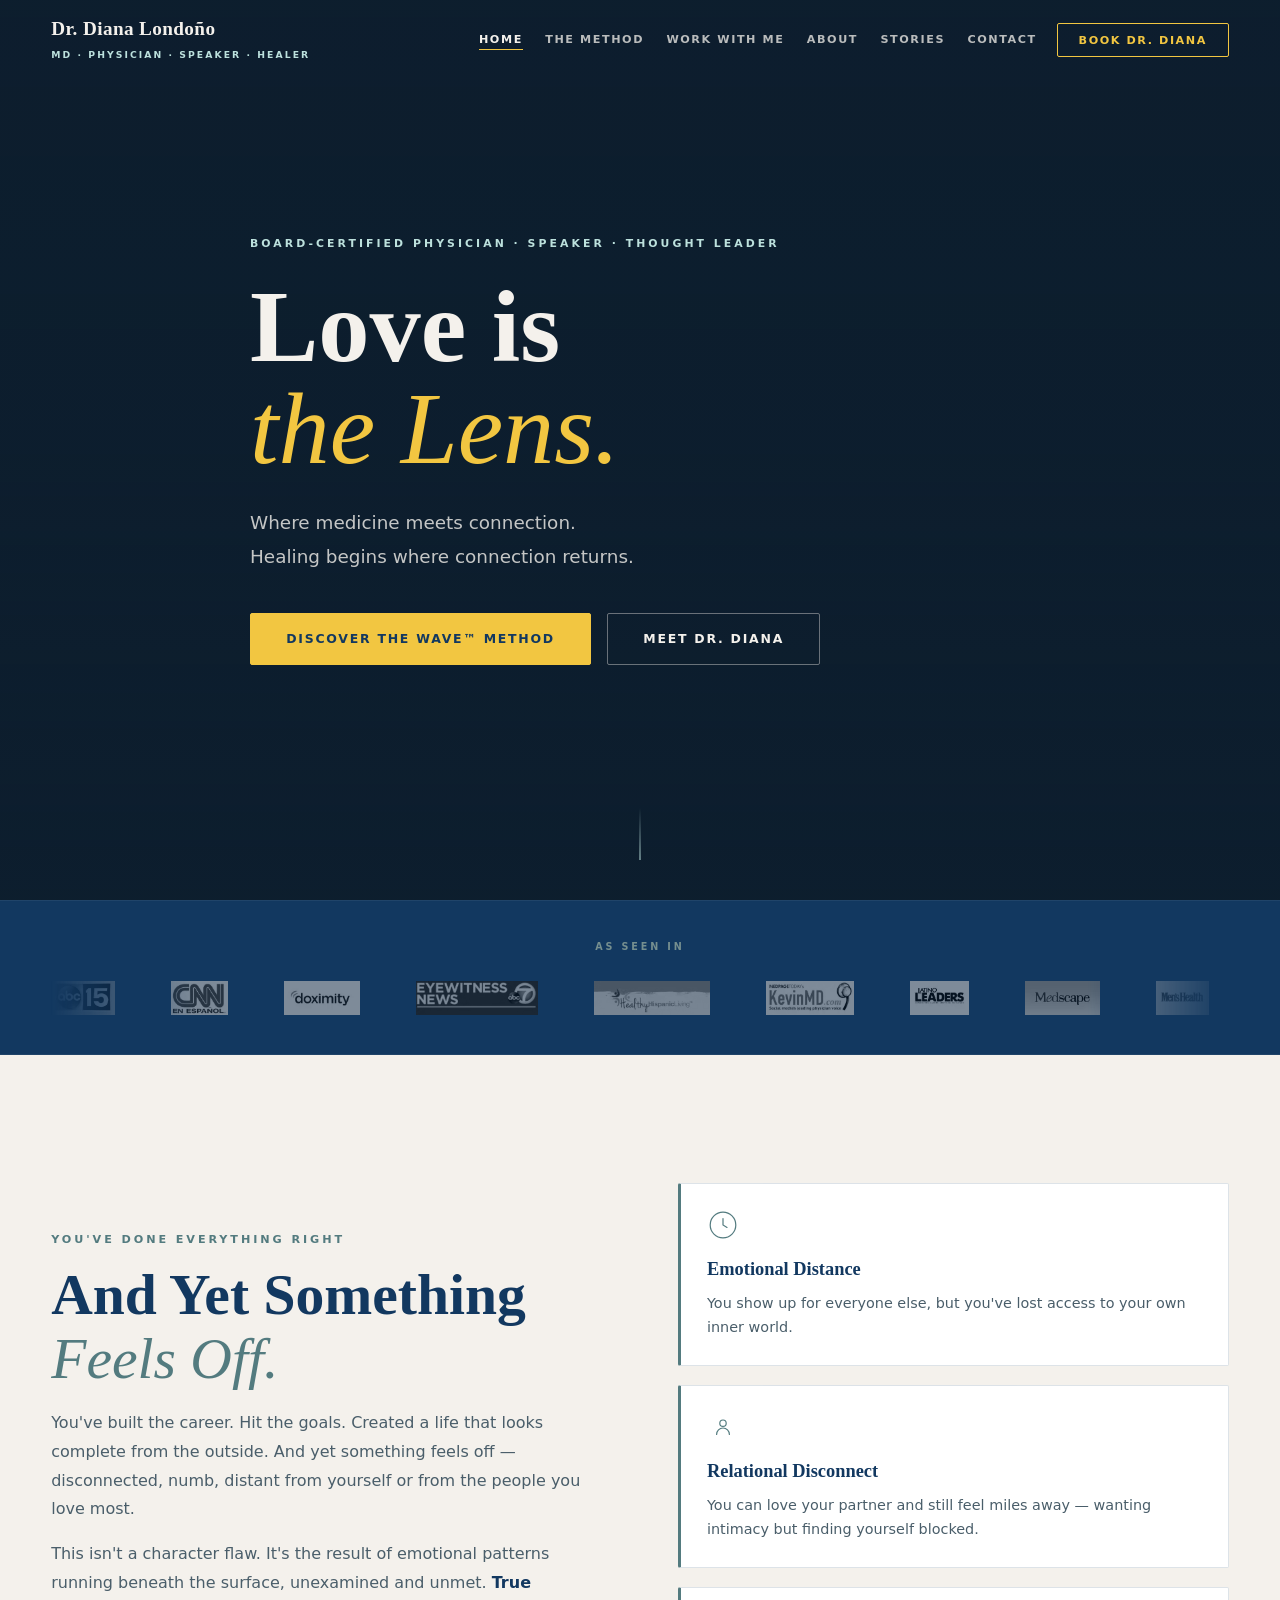
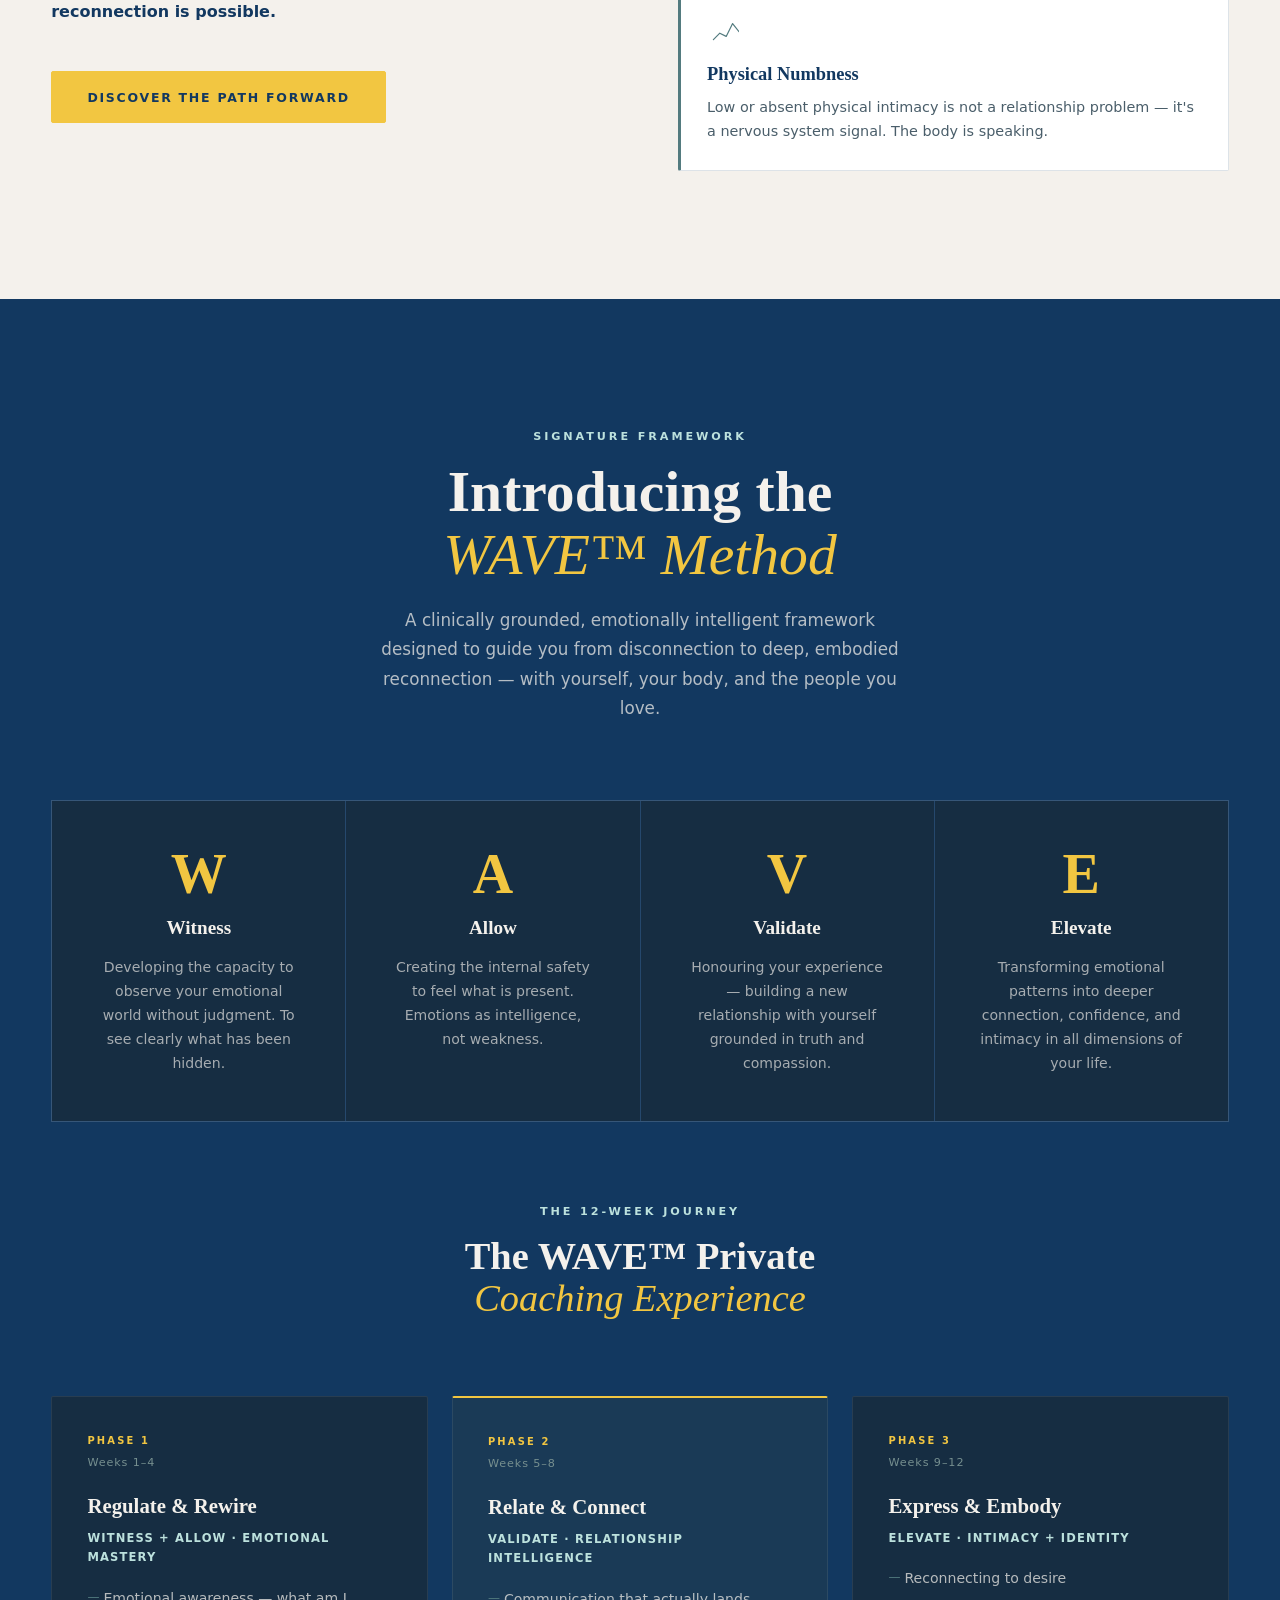
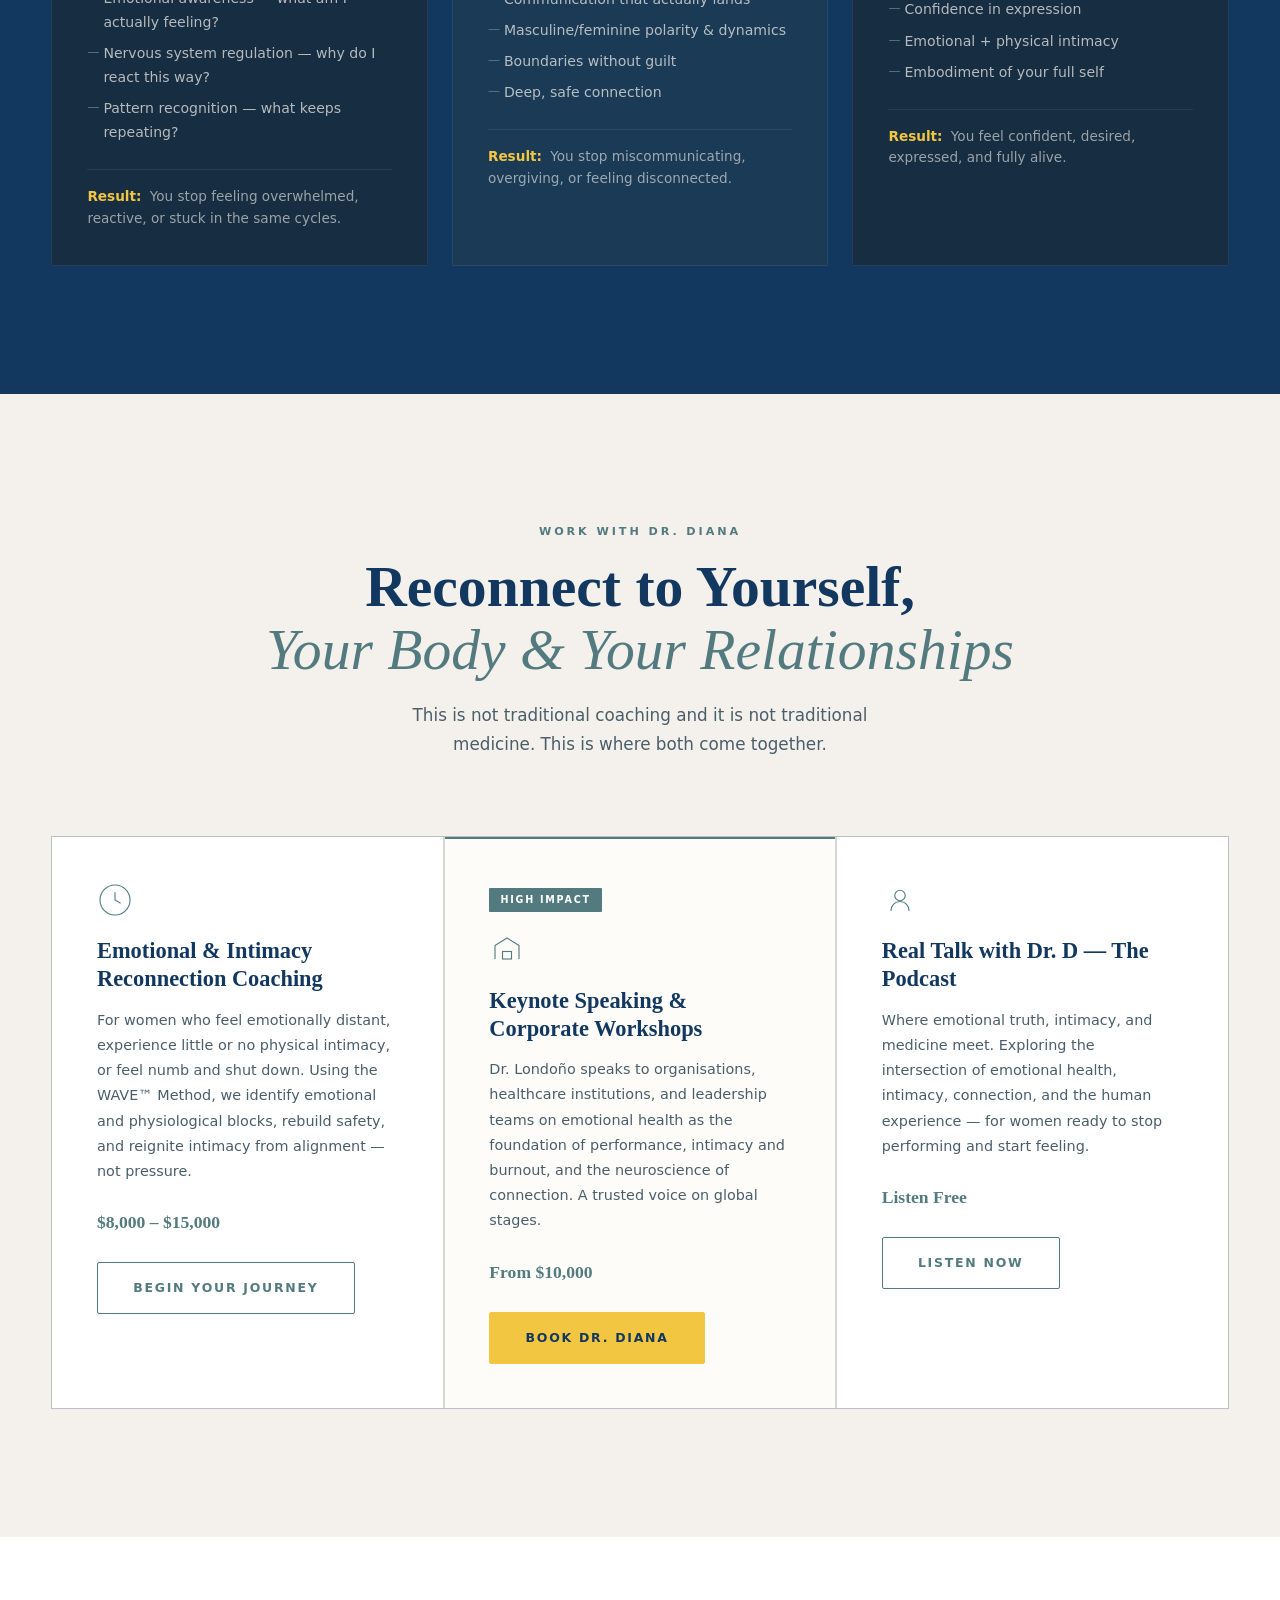
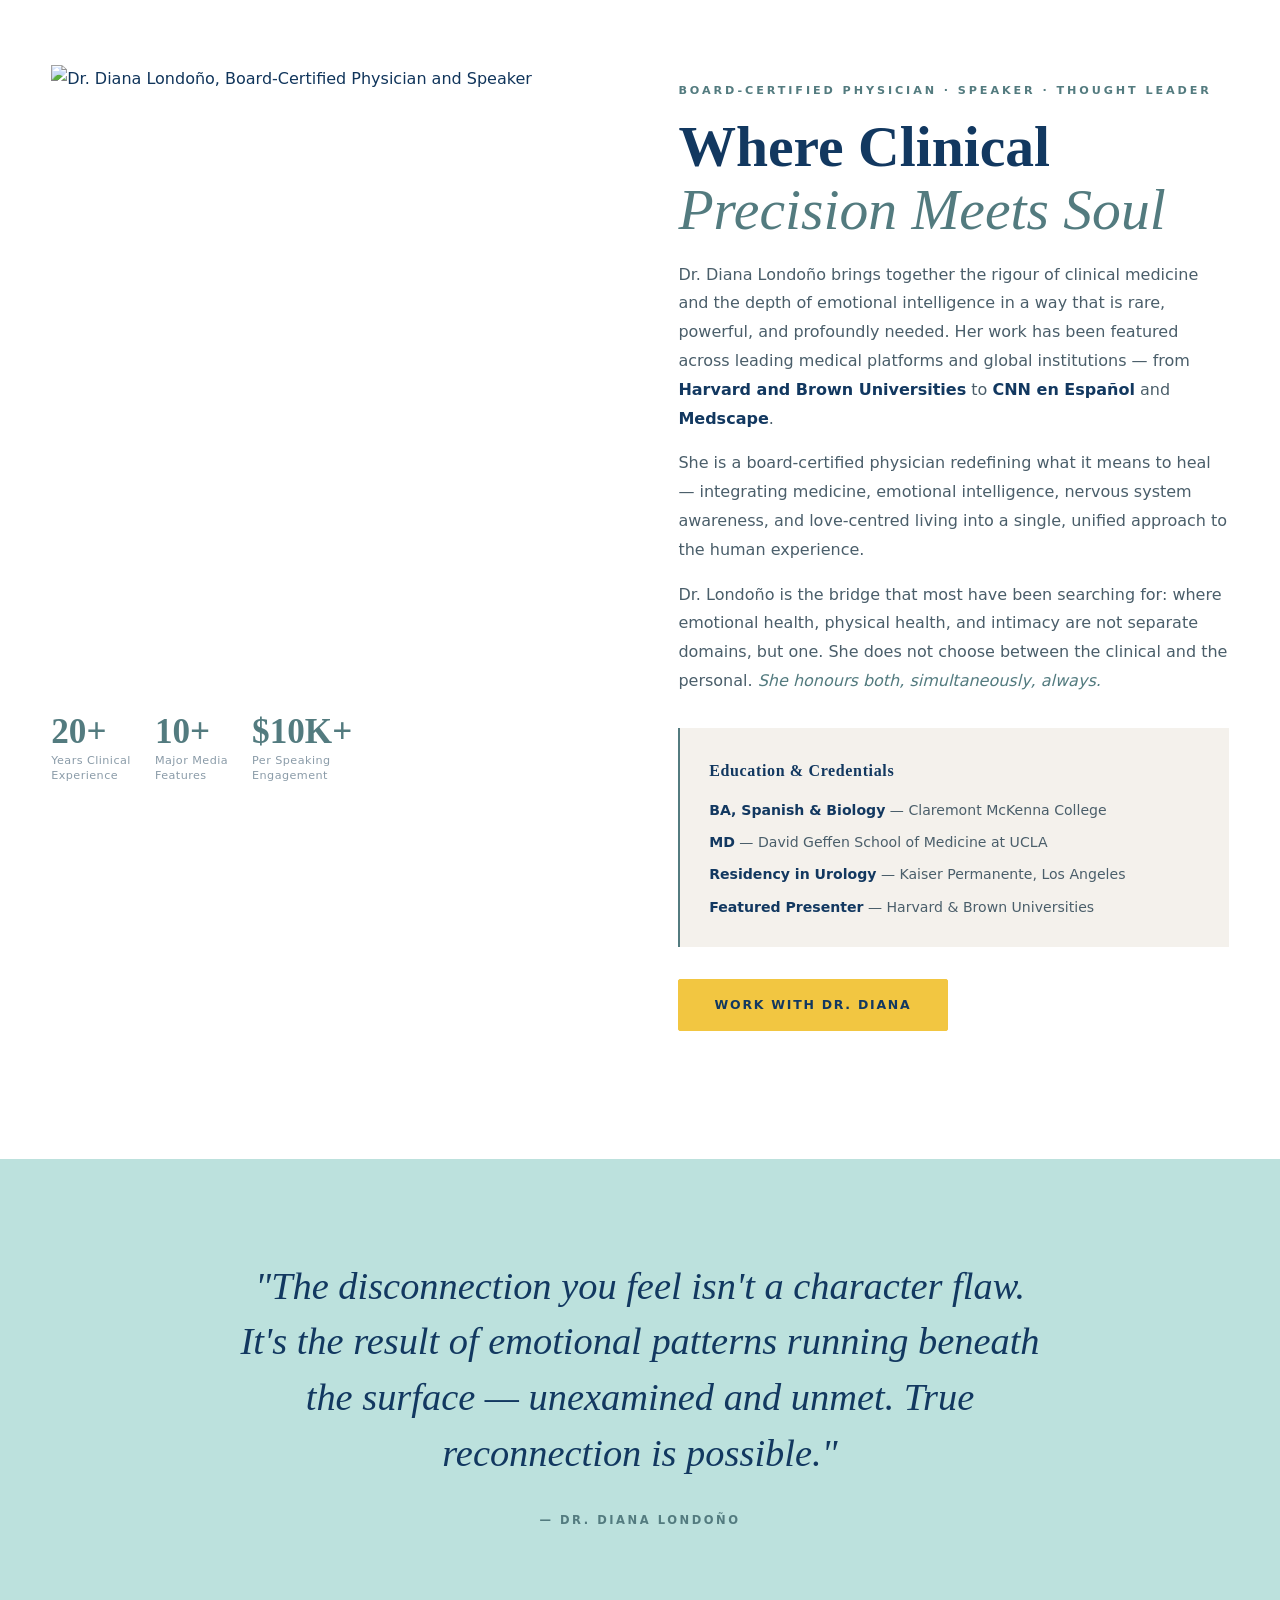
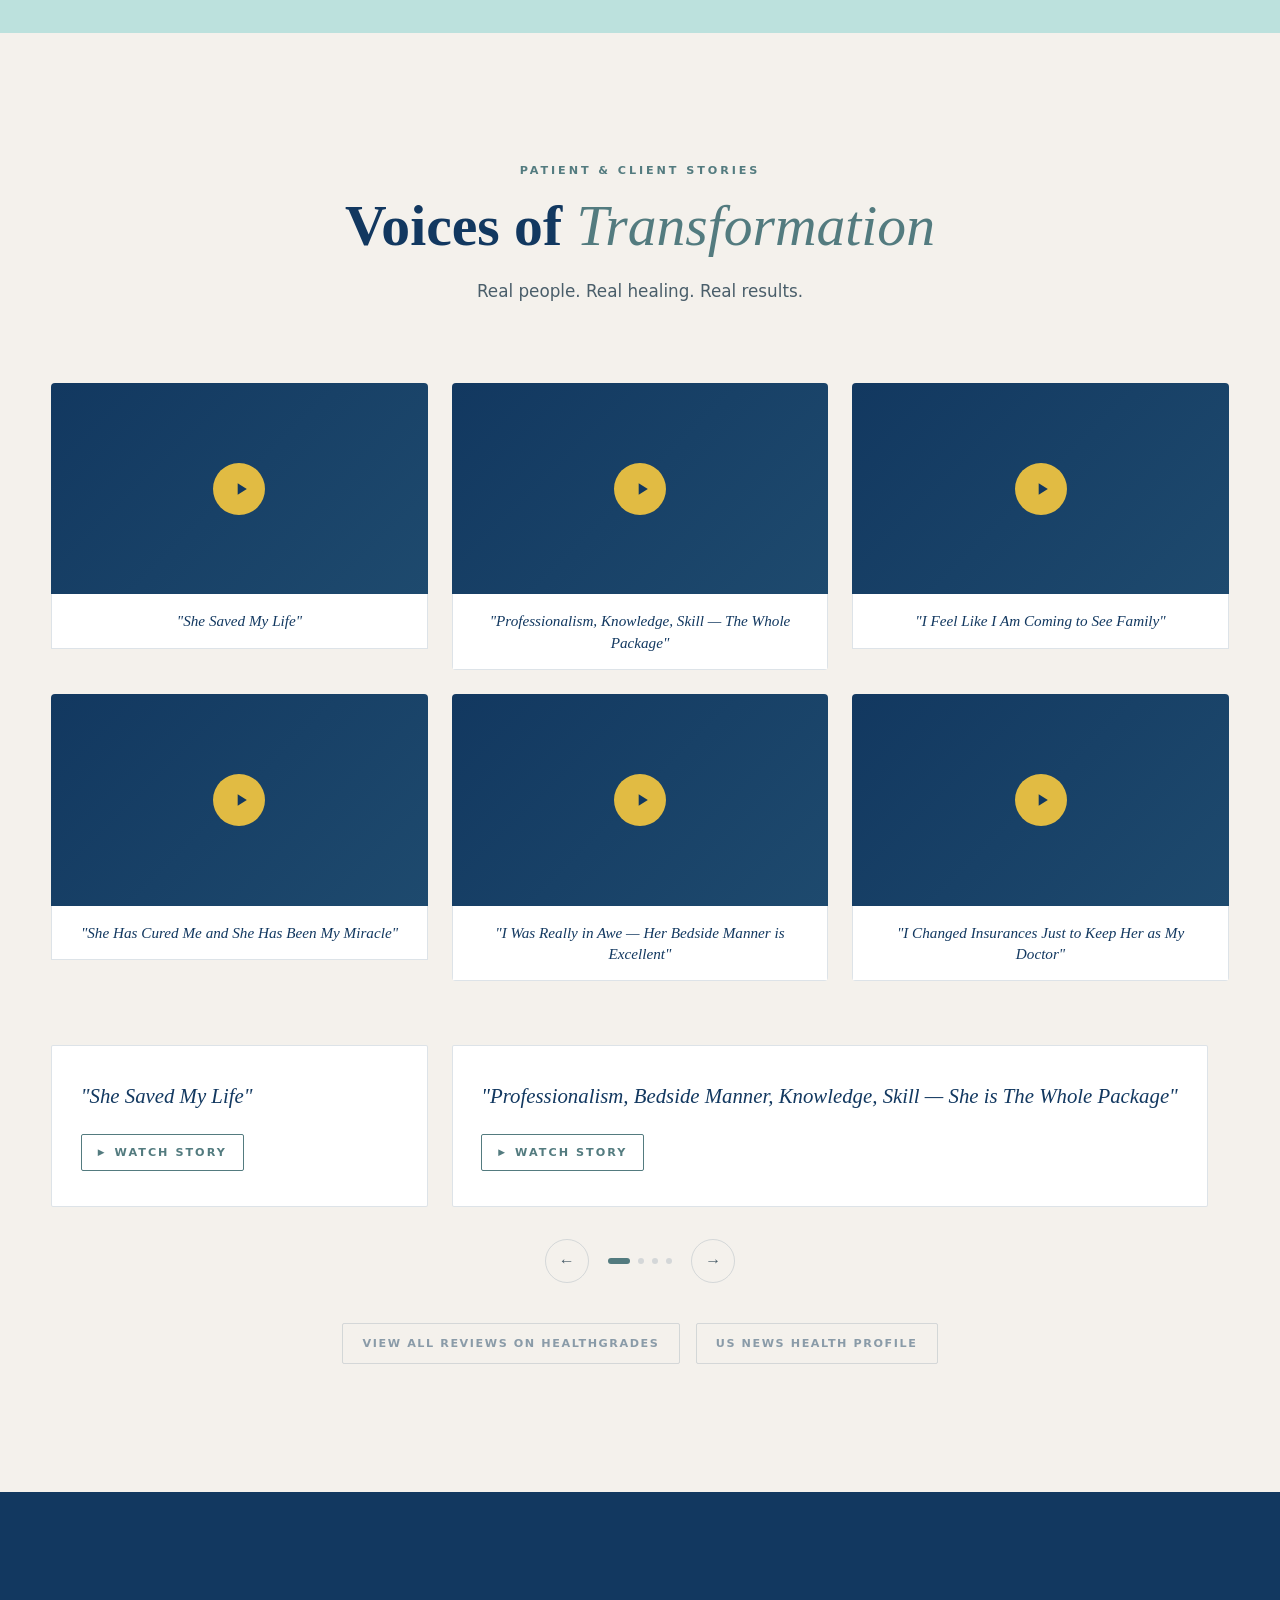
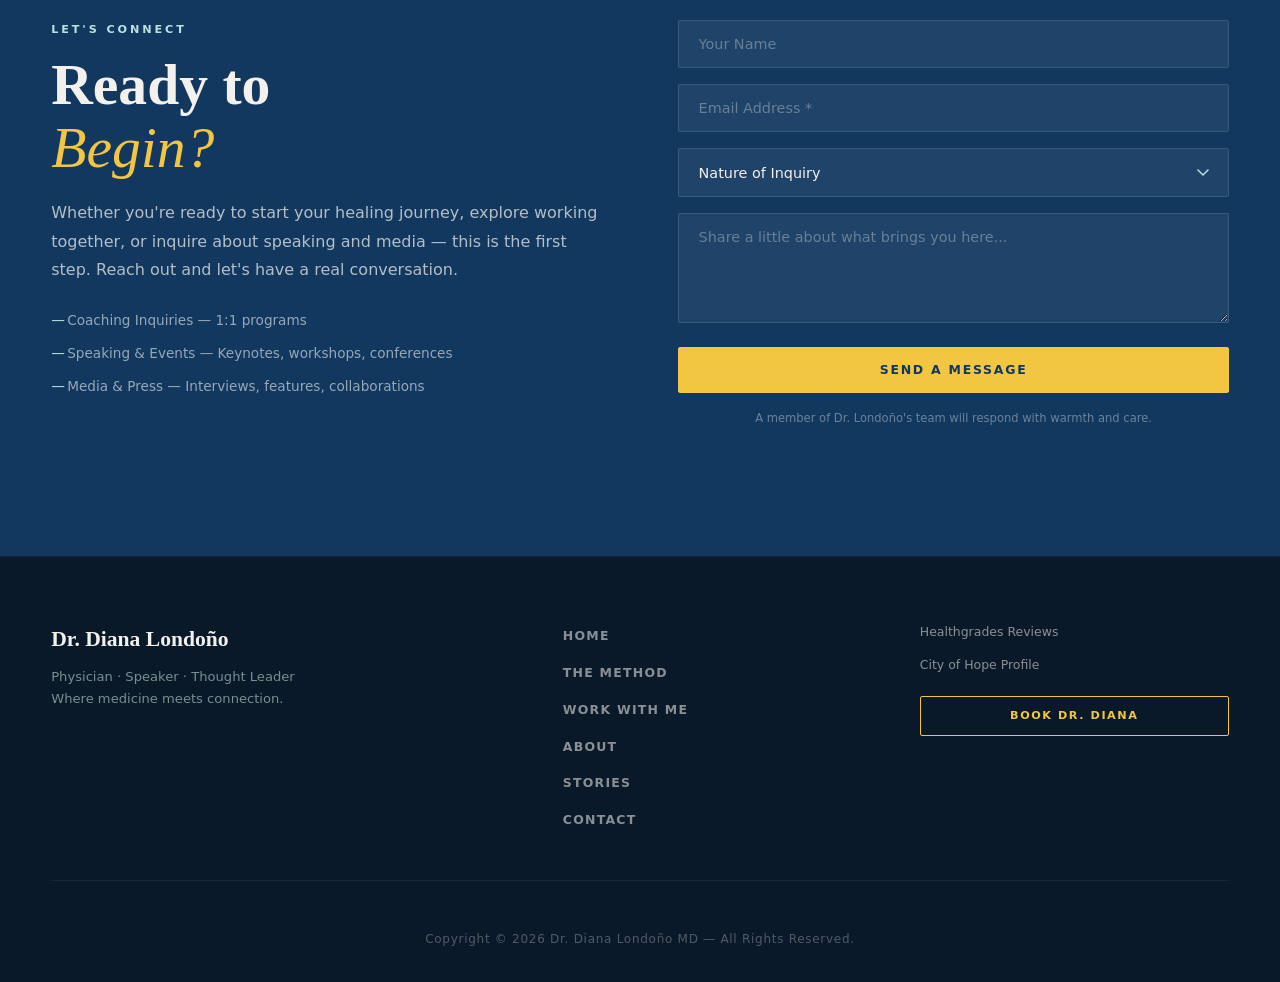
==== commit 2fba69f1: "Update index.html" ====
--- a/index.html
+++ b/index.html
@@ -123,35 +123,35 @@
         <p class="seen-label">As Seen In</p>
         <div class="logos-track" aria-hidden="true">
           <div class="logos-slide">
-            <img src="abc_15.webp"                 alt="ABC 15"                  class="media-logo-img" width="90"  height="36" loading="lazy" />
-            <img src="CNN_En_Spanol.webp"           alt="CNN en Español"          class="media-logo-img" width="110" height="36" loading="lazy" />
-            <img src="doximity.webp"                alt="Doximity"                class="media-logo-img" width="110" height="36" loading="lazy" />
-            <img src="Eyewitness_News.webp"         alt="Eyewitness News ABC 7"   class="media-logo-img" width="130" height="36" loading="lazy" />
-            <img src="Healthy_Hispanic_Living.webp" alt="Healthy Hispanic Living" class="media-logo-img" width="150" height="36" loading="lazy" />
-            <img src="KevinMD.webp"                 alt="KevinMD"                 class="media-logo-img" width="120" height="36" loading="lazy" />
-            <img src="Latino_Leaders.webp"          alt="Latino Leaders"          class="media-logo-img" width="110" height="36" loading="lazy" />
-            <img src="Medscape.webp"                alt="Medscape"                class="media-logo-img" width="110" height="36" loading="lazy" />
-            <img src="Men_s_Health.webp"            alt="Men's Health"            class="media-logo-img" width="100" height="36" loading="lazy" />
-            <img src="Mundo_Fox.webp"               alt="Mundo Fox"               class="media-logo-img" width="90"  height="36" loading="lazy" />
-            <img src="Telemundo.webp"               alt="Telemundo"               class="media-logo-img" width="110" height="36" loading="lazy" />
-            <img src="Univision.webp"               alt="Univision"               class="media-logo-img" width="90"  height="36" loading="lazy" />
-            <img src="Urology_Times.webp"           alt="Urology Times"           class="media-logo-img" width="130" height="36" loading="lazy" />
-            <img src="webmd.webp"                   alt="WebMD"                   class="media-logo-img" width="100" height="36" loading="lazy" />
+            <img src="images/abc_15.webp"                 alt="ABC 15"                  class="media-logo-img" width="90"  height="36" loading="lazy" />
+            <img src="images/CNN_En_Spanol.webp"           alt="CNN en Español"          class="media-logo-img" width="110" height="36" loading="lazy" />
+            <img src="images/doximity.webp"                alt="Doximity"                class="media-logo-img" width="110" height="36" loading="lazy" />
+            <img src="images/Eyewitness_News.webp"         alt="Eyewitness News ABC 7"   class="media-logo-img" width="130" height="36" loading="lazy" />
+            <img src="images/Healthy_Hispanic_Living.webp" alt="Healthy Hispanic Living" class="media-logo-img" width="150" height="36" loading="lazy" />
+            <img src="images/KevinMD.webp"                 alt="KevinMD"                 class="media-logo-img" width="120" height="36" loading="lazy" />
+            <img src="images/Latino_Leaders.webp"          alt="Latino Leaders"          class="media-logo-img" width="110" height="36" loading="lazy" />
+            <img src="images/Medscape.webp"                alt="Medscape"                class="media-logo-img" width="110" height="36" loading="lazy" />
+            <img src="images/Men_s_Health.webp"            alt="Men's Health"            class="media-logo-img" width="100" height="36" loading="lazy" />
+            <img src="images/Mundo_Fox.webp"               alt="Mundo Fox"               class="media-logo-img" width="90"  height="36" loading="lazy" />
+            <img src="images/Telemundo.webp"               alt="Telemundo"               class="media-logo-img" width="110" height="36" loading="lazy" />
+            <img src="images/Univision.webp"               alt="Univision"               class="media-logo-img" width="90"  height="36" loading="lazy" />
+            <img src="images/Urology_Times.webp"           alt="Urology Times"           class="media-logo-img" width="130" height="36" loading="lazy" />
+            <img src="images/webmd.webp"                   alt="WebMD"                   class="media-logo-img" width="100" height="36" loading="lazy" />
             <!-- Duplicates for seamless infinite scroll -->
-            <img src="abc_15.webp"                 alt="" class="media-logo-img" width="90"  height="36" loading="lazy" />
-            <img src="CNN_En_Spanol.webp"           alt="" class="media-logo-img" width="110" height="36" loading="lazy" />
-            <img src="doximity.webp"                alt="" class="media-logo-img" width="110" height="36" loading="lazy" />
-            <img src="Eyewitness_News.webp"         alt="" class="media-logo-img" width="130" height="36" loading="lazy" />
-            <img src="Healthy_Hispanic_Living.webp" alt="" class="media-logo-img" width="150" height="36" loading="lazy" />
-            <img src="KevinMD.webp"                 alt="" class="media-logo-img" width="120" height="36" loading="lazy" />
-            <img src="Latino_Leaders.webp"          alt="" class="media-logo-img" width="110" height="36" loading="lazy" />
-            <img src="Medscape.webp"                alt="" class="media-logo-img" width="110" height="36" loading="lazy" />
-            <img src="Men_s_Health.webp"            alt="" class="media-logo-img" width="100" height="36" loading="lazy" />
-            <img src="Mundo_Fox.webp"               alt="" class="media-logo-img" width="90"  height="36" loading="lazy" />
-            <img src="Telemundo.webp"               alt="" class="media-logo-img" width="110" height="36" loading="lazy" />
-            <img src="Univision.webp"               alt="" class="media-logo-img" width="90"  height="36" loading="lazy" />
-            <img src="Urology_Times.webp"           alt="" class="media-logo-img" width="130" height="36" loading="lazy" />
-            <img src="webmd.webp"                   alt="" class="media-logo-img" width="100" height="36" loading="lazy" />
+            <img src="images/abc_15.webp"                 alt="" class="media-logo-img" width="90"  height="36" loading="lazy" />
+            <img src="images/CNN_En_Spanol.webp"           alt="" class="media-logo-img" width="110" height="36" loading="lazy" />
+            <img src="images/doximity.webp"                alt="" class="media-logo-img" width="110" height="36" loading="lazy" />
+            <img src="images/Eyewitness_News.webp"         alt="" class="media-logo-img" width="130" height="36" loading="lazy" />
+            <img src="images/Healthy_Hispanic_Living.webp" alt="" class="media-logo-img" width="150" height="36" loading="lazy" />
+            <img src="images/KevinMD.webp"                 alt="" class="media-logo-img" width="120" height="36" loading="lazy" />
+            <img src="images/Latino_Leaders.webp"          alt="" class="media-logo-img" width="110" height="36" loading="lazy" />
+            <img src="images/Medscape.webp"                alt="" class="media-logo-img" width="110" height="36" loading="lazy" />
+            <img src="images/Men_s_Health.webp"            alt="" class="media-logo-img" width="100" height="36" loading="lazy" />
+            <img src="images/Mundo_Fox.webp"               alt="" class="media-logo-img" width="90"  height="36" loading="lazy" />
+            <img src="images/Telemundo.webp"               alt="" class="media-logo-img" width="110" height="36" loading="lazy" />
+            <img src="images/Univision.webp"               alt="" class="media-logo-img" width="90"  height="36" loading="lazy" />
+            <img src="images/Urology_Times.webp"           alt="" class="media-logo-img" width="130" height="36" loading="lazy" />
+            <img src="images/webmd.webp"                   alt="" class="media-logo-img" width="100" height="36" loading="lazy" />
           </div>
         </div>
       </div>
--- a/styles.css
+++ b/styles.css
@@ -1,38 +1,50 @@
 /* ========================================
    VARIABLES & RESET
+   Brand Bible: Dr. Diana Londoño
    ======================================== */
 :root {
-  /* Emily Ford Dark Theme */
-  --bg-primary: #0c0c0c;
-  --bg-secondary: #111111;
-  --bg-card: #161616;
-  --bg-hover: #1e1e1e;
-
-  /* Text */
-  --text-primary: #f2ece0;
-  --text-secondary: #b8ad9a;
-  --text-muted: #7a7265;
-
-  /* Accent – warm gold */
-  --accent: #c8a96e;
-  --accent-light: #e0c898;
-  --accent-dark: #9e7d44;
-
-  /* Borders */
-  --border: rgba(200, 169, 110, 0.18);
-  --border-subtle: rgba(255, 255, 255, 0.06);
-
-  /* Typography */
-  --font-display: 'Cormorant Garamond', Georgia, serif;
-  --font-body: 'Jost', system-ui, sans-serif;
-
-  /* Spacing */
-  --section-pad: clamp(80px, 10vw, 140px);
-  --container: 1200px;
-  --nav-h: 76px;
-
-  /* Transitions */
-  --ease: cubic-bezier(0.25, 0.46, 0.45, 0.94);
+  /* ── Brand Palette ── */
+  --teal:       #537b7f;   /* Deep Teal Sage   — primary */
+  --navy:       #123860;   /* Midnight Navy    — text/depth */
+  --ivory:      #f4f1ec;   /* Soft Ivory Mist  — backgrounds */
+  --aqua:       #bce1dd;   /* Serene Aqua      — accents */
+  --eucalyptus: #768f8f;   /* Muted Eucalyptus — secondary */
+  --gold:       #F2C641;   /* Warm Sandstone Gold — CTAs */
+
+  /* ── Semantic Tokens ── */
+  --bg-primary:   #0d1e2e;        /* dark hero / footer: deep navy base */
+  --bg-secondary: var(--ivory);
+  --bg-card:      #ffffff;
+  --bg-card-dark: #162d42;
+  --bg-wave:      var(--navy);
+  --bg-problem:   var(--ivory);
+
+  --text-primary:   var(--ivory);
+  --text-dark:      var(--navy);
+  --text-secondary: #4a5e6a;
+  --text-muted:     #8a9ba8;
+
+  --accent:       var(--gold);
+  --accent-light: #f7d97a;
+  --accent-dark:  #c9a12a;
+  --brand-teal:   var(--teal);
+  --brand-aqua:   var(--aqua);
+
+  --border:         rgba(83, 123, 127, 0.22);
+  --border-dark:    rgba(255,255,255,0.09);
+  --border-light:   rgba(18, 56, 96, 0.14);
+
+  /* ── Typography (brand bible spec) ── */
+  --font-display: 'Playfair Display', Georgia, serif;
+  --font-body:    'Lato', system-ui, sans-serif;
+
+  /* ── Layout ── */
+  --section-pad: clamp(80px, 10vw, 130px);
+  --container:   1200px;
+  --nav-h:       76px;
+
+  /* ── Motion ── */
+  --ease:     cubic-bezier(0.25, 0.46, 0.45, 0.94);
   --ease-out: cubic-bezier(0.16, 1, 0.3, 1);
 }
 
@@ -45,18 +57,18 @@
 }
 
 body {
-  background: var(--bg-primary);
-  color: var(--text-primary);
+  background: var(--bg-secondary);
+  color: var(--text-dark);
   font-family: var(--font-body);
-  font-weight: 300;
+  font-weight: 400;
   line-height: 1.7;
   overflow-x: hidden;
   -webkit-font-smoothing: antialiased;
 }
 
 img { max-width: 100%; height: auto; display: block; }
-a { color: inherit; text-decoration: none; }
-ul { list-style: none; }
+a   { color: inherit; text-decoration: none; }
+ul  { list-style: none; }
 
 .sr-only {
   position: absolute; width: 1px; height: 1px;
@@ -76,27 +88,27 @@
 .section-eyebrow {
   display: block;
   font-family: var(--font-body);
-  font-size: 0.72rem;
-  font-weight: 500;
-  letter-spacing: 0.22em;
-  text-transform: uppercase;
-  color: var(--accent);
+  font-size: 0.7rem;
+  font-weight: 700;
+  letter-spacing: 0.26em;
+  text-transform: uppercase;
+  color: var(--teal);
   margin-bottom: 0.9rem;
 }
 
 .section-title {
   font-family: var(--font-display);
-  font-size: clamp(2.4rem, 5vw, 4.2rem);
-  font-weight: 500;
+  font-size: clamp(2.2rem, 4.5vw, 3.8rem);
+  font-weight: 600;
   line-height: 1.1;
-  color: var(--text-primary);
+  color: var(--navy);
   margin-bottom: 1.2rem;
 }
 
 .section-title em {
   font-style: italic;
-  color: var(--accent-light);
-  font-weight: 400;
+  font-weight: 500;
+  color: var(--teal);
 }
 
 .section-subtitle {
@@ -111,7 +123,13 @@
   margin-bottom: clamp(48px, 6vw, 80px);
 }
 
-.section-header .section-subtitle { margin-inline: auto; }
+.section-header .section-subtitle  { margin-inline: auto; }
+
+/* Dark section overrides */
+.dark-section .section-eyebrow { color: var(--gold); }
+.dark-section .section-title   { color: var(--ivory); }
+.dark-section .section-title em { color: var(--aqua); }
+.dark-section .section-subtitle { color: rgba(244,241,236,0.7); }
 
 /* ========================================
    BUTTONS
@@ -124,8 +142,8 @@
   padding: 0.9rem 2.2rem;
   border-radius: 2px;
   font-family: var(--font-body);
-  font-size: 0.8rem;
-  font-weight: 500;
+  font-size: 0.78rem;
+  font-weight: 700;
   letter-spacing: 0.14em;
   text-transform: uppercase;
   border: 1.5px solid transparent;
@@ -135,51 +153,51 @@
 }
 
 .btn-primary {
-  background: var(--accent);
-  color: #0c0c0c;
-  border-color: var(--accent);
+  background: var(--gold);
+  color: var(--navy);
+  border-color: var(--gold);
 }
 .btn-primary:hover {
   background: var(--accent-light);
   border-color: var(--accent-light);
   transform: translateY(-2px);
-  box-shadow: 0 8px 24px rgba(200,169,110,0.25);
+  box-shadow: 0 8px 24px rgba(242,198,65,0.3);
 }
 
 .btn-ghost {
   background: transparent;
-  color: var(--text-primary);
-  border-color: rgba(242, 236, 224, 0.35);
+  color: var(--ivory);
+  border-color: rgba(244,241,236,0.4);
 }
 .btn-ghost:hover {
-  border-color: var(--accent);
-  color: var(--accent);
+  border-color: var(--gold);
+  color: var(--gold);
   transform: translateY(-2px);
 }
 
 .btn-accent {
   background: transparent;
-  color: var(--accent);
-  border-color: var(--accent);
+  color: var(--teal);
+  border-color: var(--teal);
 }
 .btn-accent:hover {
-  background: var(--accent);
-  color: #0c0c0c;
+  background: var(--teal);
+  color: #fff;
   transform: translateY(-2px);
 }
 
 .btn-full { width: 100%; }
 
 .text-link {
-  font-size: 0.82rem;
-  font-weight: 500;
+  font-size: 0.78rem;
+  font-weight: 700;
   letter-spacing: 0.12em;
   text-transform: uppercase;
-  color: var(--accent);
+  color: var(--teal);
   transition: color 0.2s ease;
   display: inline-block;
 }
-.text-link:hover { color: var(--accent-light); }
+.text-link:hover { color: var(--navy); }
 
 /* ========================================
    NAVIGATION
@@ -193,10 +211,10 @@
 }
 
 .nav-header.scrolled {
-  background: rgba(12, 12, 12, 0.96);
+  background: rgba(13, 30, 46, 0.97);
   backdrop-filter: blur(16px);
   -webkit-backdrop-filter: blur(16px);
-  box-shadow: 0 1px 0 var(--border-subtle);
+  box-shadow: 0 1px 0 var(--border-dark);
 }
 
 .nav-container {
@@ -209,43 +227,38 @@
   margin-inline: auto;
 }
 
-.nav-logo {
-  display: flex;
-  flex-direction: column;
-  gap: 0.08rem;
-  text-decoration: none;
-}
+.nav-logo { display: flex; flex-direction: column; gap: 0.06rem; }
 
 .logo-name {
   font-family: var(--font-display);
-  font-size: 1.22rem;
+  font-size: 1.2rem;
   font-weight: 600;
-  color: var(--text-primary);
+  color: var(--ivory);
   letter-spacing: 0.02em;
   white-space: nowrap;
 }
 
 .logo-title {
-  font-size: 0.6rem;
-  font-weight: 500;
-  letter-spacing: 0.2em;
-  text-transform: uppercase;
-  color: var(--accent);
+  font-size: 0.58rem;
+  font-weight: 700;
+  letter-spacing: 0.22em;
+  text-transform: uppercase;
+  color: var(--aqua);
 }
 
 .nav-links {
   display: flex;
   align-items: center;
-  gap: 0.25rem;
+  gap: 0.1rem;
 }
 
 .nav-link {
-  font-size: 0.72rem;
-  font-weight: 500;
+  font-size: 0.7rem;
+  font-weight: 700;
   letter-spacing: 0.14em;
   text-transform: uppercase;
-  color: var(--text-secondary);
-  padding: 0.5rem 0.7rem;
+  color: rgba(244,241,236,0.75);
+  padding: 0.5rem 0.65rem;
   position: relative;
   transition: color 0.2s ease;
 }
@@ -253,36 +266,31 @@
 .nav-link::after {
   content: '';
   position: absolute;
-  bottom: 4px; left: 0.7rem; right: 0.7rem;
+  bottom: 4px; left: 0.65rem; right: 0.65rem;
   height: 1px;
-  background: var(--accent);
+  background: var(--gold);
   transform: scaleX(0);
   transform-origin: left;
   transition: transform 0.3s var(--ease);
 }
 
-.nav-link:hover,
-.nav-link.active { color: var(--text-primary); }
-.nav-link:hover::after,
-.nav-link.active::after { transform: scaleX(1); }
+.nav-link:hover, .nav-link.active { color: var(--ivory); }
+.nav-link:hover::after, .nav-link.active::after { transform: scaleX(1); }
 
 .nav-cta {
-  font-size: 0.72rem;
-  font-weight: 500;
+  font-size: 0.7rem;
+  font-weight: 700;
   letter-spacing: 0.14em;
   text-transform: uppercase;
-  padding: 0.6rem 1.4rem;
-  border: 1.5px solid var(--accent);
-  color: var(--accent);
+  padding: 0.6rem 1.3rem;
+  border: 1.5px solid var(--gold);
+  color: var(--gold);
   border-radius: 2px;
   transition: all 0.25s ease;
   margin-left: 0.5rem;
   white-space: nowrap;
 }
-.nav-cta:hover {
-  background: var(--accent);
-  color: #0c0c0c;
-}
+.nav-cta:hover { background: var(--gold); color: var(--navy); }
 
 .nav-toggle {
   display: none;
@@ -295,9 +303,8 @@
 }
 .nav-toggle span {
   display: block;
-  width: 24px;
-  height: 1.5px;
-  background: var(--text-primary);
+  width: 24px; height: 1.5px;
+  background: var(--ivory);
   transition: all 0.3s ease;
   transform-origin: center;
 }
@@ -312,6 +319,7 @@
   display: flex;
   align-items: center;
   overflow: hidden;
+  background: var(--bg-primary);
 }
 
 .hero-video-wrapper {
@@ -322,9 +330,8 @@
 
 .hero-video-iframe {
   position: absolute;
-  top: 50%;
-  left: 50%;
-  width: 177.78vh; /* 16:9 ratio */
+  top: 50%; left: 50%;
+  width: 177.78vh;
   height: 100vh;
   min-width: 100%;
   min-height: 56.25vw;
@@ -338,48 +345,48 @@
   inset: 0;
   background: linear-gradient(
     to bottom,
-    rgba(12,12,12,0.55) 0%,
-    rgba(12,12,12,0.62) 50%,
-    rgba(12,12,12,0.88) 100%
+    rgba(13,30,46,0.6) 0%,
+    rgba(13,30,46,0.65) 50%,
+    rgba(13,30,46,0.9) 100%
   );
 }
 
 .hero-content {
   position: relative;
   z-index: 2;
-  max-width: 820px;
+  max-width: 780px;
 }
 
 .hero-eyebrow {
-  font-size: 0.7rem;
-  font-weight: 500;
-  letter-spacing: 0.25em;
-  text-transform: uppercase;
-  color: var(--accent);
+  font-size: 0.68rem;
+  font-weight: 700;
+  letter-spacing: 0.28em;
+  text-transform: uppercase;
+  color: var(--aqua);
   margin-bottom: 1.4rem;
 }
 
 .hero-headline {
   font-family: var(--font-display);
-  font-size: clamp(3rem, 7.5vw, 7rem);
-  font-weight: 500;
-  line-height: 1.03;
-  color: var(--text-primary);
+  font-size: clamp(3.2rem, 8vw, 7rem);
+  font-weight: 600;
+  line-height: 1.0;
+  color: var(--ivory);
   margin-bottom: 1.6rem;
 }
 
 .hero-headline em {
   font-style: italic;
-  font-weight: 400;
-  color: var(--accent-light);
+  font-weight: 500;
+  color: var(--gold);
 }
 
 .hero-subtext {
   font-size: clamp(1rem, 1.5vw, 1.15rem);
-  color: var(--text-secondary);
-  line-height: 1.8;
+  color: rgba(244,241,236,0.8);
+  line-height: 1.85;
   margin-bottom: 2.4rem;
-  max-width: 500px;
+  max-width: 480px;
 }
 
 .hero-actions {
@@ -397,36 +404,35 @@
 }
 
 .scroll-line {
-  width: 1px;
-  height: 52px;
-  background: linear-gradient(to bottom, transparent, var(--accent));
+  width: 1px; height: 52px;
+  background: linear-gradient(to bottom, transparent, var(--aqua));
   margin: 0 auto;
   animation: scrollPulse 2s ease-in-out infinite;
 }
 
 @keyframes scrollPulse {
-  0%, 100% { opacity: 0.4; transform: scaleY(1); }
-  50% { opacity: 1; transform: scaleY(1.1); }
+  0%,100% { opacity: 0.4; transform: scaleY(1); }
+  50%      { opacity: 1;   transform: scaleY(1.1); }
 }
 
 /* ========================================
    AS SEEN IN
    ======================================== */
 .as-seen-in {
-  background: #111111;
+  background: var(--navy);
   padding: 2.4rem 0;
   overflow: hidden;
-  border-top: 1px solid rgba(255,255,255,0.07);
-  border-bottom: 1px solid rgba(255,255,255,0.07);
+  border-top: 1px solid rgba(255,255,255,0.06);
+  border-bottom: 1px solid rgba(255,255,255,0.06);
 }
 
 .seen-label {
   text-align: center;
-  font-size: 0.62rem;
-  font-weight: 500;
-  letter-spacing: 0.28em;
-  text-transform: uppercase;
-  color: #555555;
+  font-size: 0.6rem;
+  font-weight: 700;
+  letter-spacing: 0.3em;
+  text-transform: uppercase;
+  color: var(--eucalyptus);
   margin-bottom: 1.6rem;
 }
 
@@ -444,28 +450,248 @@
   animation: logoScroll 36s linear infinite;
 }
 
-/* Image logos — all rendered greyscale, no brand colours */
 .media-logo-img {
-  height: 36px;
+  height: 34px;
   width: auto;
   object-fit: contain;
   display: block;
   flex-shrink: 0;
-
-  /* Strip all colour → flat greyscale */
-  filter: grayscale(100%) brightness(0.55) contrast(1.1);
-  opacity: 0.7;
+  filter: grayscale(100%) brightness(0.7) contrast(1.1);
+  opacity: 0.65;
   transition: filter 0.3s ease, opacity 0.3s ease;
 }
-
 .media-logo-img:hover {
-  filter: grayscale(100%) brightness(0.85) contrast(1.1);
+  filter: grayscale(100%) brightness(0.9) contrast(1.1);
   opacity: 1;
 }
 
 @keyframes logoScroll {
   from { transform: translateX(0); }
-  to { transform: translateX(-50%); }
+  to   { transform: translateX(-50%); }
+}
+
+/* ========================================
+   THE PROBLEM SECTION
+   ======================================== */
+.problem-section {
+  padding: var(--section-pad) 0;
+  background: var(--ivory);
+}
+
+.problem-grid {
+  display: grid;
+  grid-template-columns: 1fr 1fr;
+  gap: clamp(3rem, 6vw, 7rem);
+  align-items: center;
+}
+
+.problem-text .section-eyebrow { color: var(--teal); }
+.problem-text .section-title   { color: var(--navy); }
+.problem-text .section-title em { color: var(--teal); }
+
+.problem-text p {
+  color: var(--text-secondary);
+  font-size: 1rem;
+  line-height: 1.8;
+  margin-bottom: 1rem;
+}
+.problem-text strong { color: var(--navy); font-weight: 700; }
+
+.problem-cards {
+  display: flex;
+  flex-direction: column;
+  gap: 1.2rem;
+}
+
+.problem-card {
+  background: #fff;
+  border: 1px solid var(--border-light);
+  border-left: 3px solid var(--teal);
+  padding: 1.6rem;
+  border-radius: 2px;
+  transition: transform 0.25s ease, box-shadow 0.25s ease;
+}
+.problem-card:hover {
+  transform: translateX(4px);
+  box-shadow: 0 4px 20px rgba(83,123,127,0.12);
+}
+
+.problem-card-icon {
+  width: 32px; height: 32px;
+  color: var(--teal);
+  margin-bottom: 0.8rem;
+}
+
+.problem-card h3 {
+  font-family: var(--font-display);
+  font-size: 1.15rem;
+  font-weight: 600;
+  color: var(--navy);
+  margin-bottom: 0.4rem;
+}
+
+.problem-card p {
+  font-size: 0.9rem;
+  color: var(--text-secondary);
+  line-height: 1.65;
+}
+
+/* ========================================
+   WAVE METHOD
+   ======================================== */
+.wave-section {
+  padding: var(--section-pad) 0;
+  background: var(--navy);
+}
+
+.wave-section .section-eyebrow { color: var(--aqua); }
+.wave-section .section-title   { color: var(--ivory); }
+.wave-section .section-title em { color: var(--gold); }
+.wave-section .section-subtitle { color: rgba(244,241,236,0.72); }
+
+.wave-pillars {
+  display: grid;
+  grid-template-columns: repeat(4, 1fr);
+  gap: 1px;
+  background: rgba(255,255,255,0.08);
+  border: 1px solid rgba(255,255,255,0.08);
+}
+
+.wave-pillar {
+  background: var(--bg-card-dark);
+  padding: clamp(2rem, 3.5vw, 2.8rem);
+  text-align: center;
+  transition: background 0.3s ease;
+  position: relative;
+}
+.wave-pillar::after {
+  content: '';
+  position: absolute;
+  bottom: 0; left: 0; right: 0;
+  height: 2px;
+  background: var(--gold);
+  transform: scaleX(0);
+  transition: transform 0.3s ease;
+}
+.wave-pillar:hover { background: #1a3a56; }
+.wave-pillar:hover::after { transform: scaleX(1); }
+
+.wave-letter {
+  display: block;
+  font-family: var(--font-display);
+  font-size: 3.5rem;
+  font-weight: 700;
+  color: var(--gold);
+  line-height: 1;
+  margin-bottom: 0.6rem;
+}
+
+.wave-pillar h3 {
+  font-family: var(--font-display);
+  font-size: 1.2rem;
+  font-weight: 600;
+  color: var(--ivory);
+  margin-bottom: 0.75rem;
+}
+
+.wave-pillar p {
+  font-size: 0.88rem;
+  color: rgba(244,241,236,0.65);
+  line-height: 1.7;
+}
+
+/* Phases */
+.wave-phases .section-eyebrow { color: var(--aqua); }
+.wave-phases .section-title   { color: var(--ivory); }
+.wave-phases .section-title em { color: var(--gold); }
+
+.phases-grid {
+  display: grid;
+  grid-template-columns: repeat(3, 1fr);
+  gap: 1.5rem;
+}
+
+.phase-card {
+  background: var(--bg-card-dark);
+  border: 1px solid rgba(255,255,255,0.08);
+  padding: 2.2rem;
+  border-radius: 2px;
+  transition: transform 0.25s ease, border-color 0.25s ease;
+}
+.phase-card:hover {
+  transform: translateY(-4px);
+  border-color: var(--teal);
+}
+.phase-card.featured {
+  border-top: 2px solid var(--gold);
+  background: #1a3a56;
+}
+
+.phase-num {
+  font-size: 0.62rem;
+  font-weight: 700;
+  letter-spacing: 0.22em;
+  text-transform: uppercase;
+  color: var(--gold);
+  margin-bottom: 0.25rem;
+}
+
+.phase-weeks {
+  font-size: 0.7rem;
+  font-weight: 400;
+  color: var(--eucalyptus);
+  margin-bottom: 1rem;
+  letter-spacing: 0.08em;
+}
+
+.phase-card h4 {
+  font-family: var(--font-display);
+  font-size: 1.3rem;
+  font-weight: 600;
+  color: var(--ivory);
+  margin-bottom: 0.3rem;
+}
+
+.phase-subtitle {
+  font-size: 0.72rem;
+  font-weight: 700;
+  letter-spacing: 0.1em;
+  text-transform: uppercase;
+  color: var(--aqua);
+  margin-bottom: 1.2rem;
+}
+
+.phase-list {
+  display: flex;
+  flex-direction: column;
+  gap: 0.45rem;
+  margin-bottom: 1.5rem;
+}
+.phase-list li {
+  font-size: 0.88rem;
+  color: rgba(244,241,236,0.72);
+  padding-left: 1rem;
+  position: relative;
+}
+.phase-list li::before {
+  content: '—';
+  position: absolute;
+  left: 0;
+  color: var(--teal);
+  font-size: 0.75rem;
+}
+
+.phase-result {
+  font-size: 0.85rem;
+  color: rgba(244,241,236,0.6);
+  line-height: 1.6;
+  padding-top: 1rem;
+  border-top: 1px solid rgba(255,255,255,0.08);
+}
+.phase-result span {
+  color: var(--gold);
+  font-weight: 700;
+  margin-right: 0.25rem;
 }
 
 /* ========================================
@@ -473,119 +699,75 @@
    ======================================== */
 .services {
   padding: var(--section-pad) 0;
-  background: var(--bg-primary);
-}
+  background: var(--ivory);
+}
+
+.services .section-eyebrow { color: var(--teal); }
+.services .section-title   { color: var(--navy); }
+.services .section-title em { color: var(--teal); }
+.services .section-subtitle { color: var(--text-secondary); }
 
 .services-grid {
   display: grid;
   grid-template-columns: repeat(3, 1fr);
   gap: 1.5px;
-  background: var(--border);
-  border: 1.5px solid var(--border);
-  margin-bottom: 3rem;
+  background: var(--border-light);
+  border: 1.5px solid var(--border-light);
 }
 
 .service-card {
-  background: var(--bg-card);
-  padding: clamp(2rem, 4vw, 3rem);
+  background: #fff;
+  padding: clamp(2rem, 3.5vw, 2.8rem);
   position: relative;
   transition: background 0.3s ease;
 }
-
-.service-card:hover { background: var(--bg-hover); }
-
+.service-card:hover { background: #fdfcf9; }
 .service-card.featured {
-  background: var(--bg-hover);
-  border-top: 2px solid var(--accent);
+  background: #fdfcf9;
+  border-top: 2px solid var(--teal);
 }
 
 .service-badge {
   display: inline-block;
-  font-size: 0.62rem;
-  font-weight: 600;
+  font-size: 0.6rem;
+  font-weight: 700;
   letter-spacing: 0.18em;
   text-transform: uppercase;
-  color: #0c0c0c;
-  background: var(--accent);
+  color: #fff;
+  background: var(--teal);
   padding: 0.25rem 0.7rem;
   margin-bottom: 1.2rem;
   border-radius: 1px;
 }
 
 .service-icon {
-  width: 36px;
-  height: 36px;
-  color: var(--accent);
+  width: 36px; height: 36px;
+  color: var(--teal);
   margin-bottom: 1.2rem;
 }
 
 .service-card h3 {
   font-family: var(--font-display);
-  font-size: 1.5rem;
+  font-size: 1.4rem;
   font-weight: 600;
-  color: var(--text-primary);
-  margin-bottom: 1rem;
+  color: var(--navy);
+  margin-bottom: 0.9rem;
   line-height: 1.25;
 }
 
-.service-list {
-  display: flex;
-  flex-direction: column;
-  gap: 0.5rem;
-}
-
-.service-list li {
+.service-desc {
   font-size: 0.9rem;
   color: var(--text-secondary);
-  padding-left: 1rem;
-  position: relative;
-}
-
-.service-list li::before {
-  content: '—';
-  position: absolute;
-  left: 0;
-  color: var(--accent);
-  font-size: 0.75rem;
-}
-
-.service-desc {
-  font-size: 0.92rem;
-  color: var(--text-secondary);
   line-height: 1.75;
-  margin-bottom: 1.8rem;
-}
-
-/* Secondary services */
-.services-secondary {
-  display: grid;
-  grid-template-columns: repeat(3, 1fr);
-  gap: 1.5rem;
-}
-
-.secondary-card {
-  padding: 2rem;
-  border: 1px solid var(--border);
-  border-radius: 2px;
-  background: var(--bg-card);
-  transition: border-color 0.25s ease;
-}
-
-.secondary-card:hover { border-color: var(--accent); }
-
-.secondary-card h3 {
+  margin-bottom: 1.5rem;
+}
+
+.service-price {
   font-family: var(--font-display);
-  font-size: 1.3rem;
+  font-size: 1.1rem;
   font-weight: 600;
-  color: var(--text-primary);
-  margin-bottom: 0.75rem;
-}
-
-.secondary-card p {
-  font-size: 0.88rem;
-  color: var(--text-secondary);
-  line-height: 1.7;
-  margin-bottom: 1.2rem;
+  color: var(--teal);
+  margin-bottom: 1.5rem;
 }
 
 /* ========================================
@@ -593,7 +775,7 @@
    ======================================== */
 .about {
   padding: var(--section-pad) 0;
-  background: var(--bg-secondary);
+  background: #fff;
 }
 
 .about-grid {
@@ -603,11 +785,9 @@
   align-items: start;
 }
 
-.about-image-col { position: relative; }
-
 .about-image-frame {
   position: relative;
-  overflow: hidden;
+  overflow: visible;
 }
 
 .about-img {
@@ -617,102 +797,84 @@
   object-fit: cover;
   object-position: top center;
   display: block;
-  filter: grayscale(15%) contrast(1.05);
+  filter: grayscale(8%) contrast(1.04);
   transition: filter 0.4s ease;
 }
-
 .about-img:hover { filter: grayscale(0%) contrast(1); }
 
 .about-image-accent {
   position: absolute;
-  bottom: -16px;
-  right: -16px;
-  width: 60%;
-  height: 60%;
-  border: 1.5px solid var(--accent);
+  bottom: -14px; right: -14px;
+  width: 55%; height: 55%;
+  border: 2px solid var(--aqua);
   z-index: -1;
   pointer-events: none;
 }
 
 .about-stats {
   display: flex;
-  gap: 2rem;
+  gap: 1.5rem;
   margin-top: 1.8rem;
-}
-
-.stat {
-  display: flex;
-  flex-direction: column;
-  gap: 0.25rem;
-}
+  flex-wrap: wrap;
+}
+
+.stat { display: flex; flex-direction: column; gap: 0.2rem; }
 
 .stat-num {
   font-family: var(--font-display);
-  font-size: 2.6rem;
-  font-weight: 600;
-  color: var(--accent);
+  font-size: 2.2rem;
+  font-weight: 700;
+  color: var(--teal);
   line-height: 1;
 }
 
 .stat-label {
-  font-size: 0.72rem;
+  font-size: 0.7rem;
   font-weight: 400;
   color: var(--text-muted);
   line-height: 1.4;
-  letter-spacing: 0.06em;
-}
-
-.about-content-col {
-  padding-top: 1.5rem;
-}
-
-.about-body {
-  margin-bottom: 2rem;
-}
-
+  letter-spacing: 0.04em;
+}
+
+.about-content-col { padding-top: 1rem; }
+
+.about-content-col .section-eyebrow { color: var(--teal); }
+.about-content-col .section-title   { color: var(--navy); }
+.about-content-col .section-title em { color: var(--teal); }
+
+.about-body { margin-bottom: 2rem; }
 .about-body p {
   color: var(--text-secondary);
   font-size: 1rem;
   line-height: 1.8;
-  margin-bottom: 1.1rem;
-}
-
-.about-body strong { color: var(--text-primary); font-weight: 500; }
-.about-body em { color: var(--accent-light); font-style: italic; }
+  margin-bottom: 1rem;
+}
+.about-body strong { color: var(--navy); font-weight: 700; }
+.about-body em { color: var(--teal); font-style: italic; }
 
 .education-block {
   margin: 2rem 0;
   padding: 1.8rem;
-  border-left: 2px solid var(--accent);
-  background: rgba(200, 169, 110, 0.04);
-}
-
+  border-left: 2px solid var(--teal);
+  background: var(--ivory);
+}
 .education-block h3 {
   font-family: var(--font-display);
-  font-size: 1.1rem;
-  font-weight: 600;
-  color: var(--text-primary);
+  font-size: 1rem;
+  font-weight: 700;
+  color: var(--navy);
   margin-bottom: 1rem;
   letter-spacing: 0.04em;
 }
-
-.edu-list {
-  display: flex;
-  flex-direction: column;
-  gap: 0.85rem;
-}
-
+.edu-list { display: flex; flex-direction: column; gap: 0.7rem; }
 .edu-list li {
   font-size: 0.88rem;
   color: var(--text-secondary);
   line-height: 1.5;
 }
-
 .edu-list strong {
-  display: block;
-  color: var(--text-primary);
-  font-weight: 500;
-  font-size: 0.9rem;
+  color: var(--navy);
+  font-weight: 700;
 }
 
 /* ========================================
@@ -720,53 +882,181 @@
    ======================================== */
 .quote-break {
   padding: clamp(60px, 8vw, 100px) 0;
-  background: var(--bg-primary);
-  border-top: 1px solid var(--border-subtle);
-  border-bottom: 1px solid var(--border-subtle);
+  background: var(--aqua);
   text-align: center;
 }
 
-.big-quote {
-  max-width: 820px;
-  margin-inline: auto;
-}
+.big-quote { max-width: 820px; margin-inline: auto; }
 
 .big-quote p {
   font-family: var(--font-display);
-  font-size: clamp(1.6rem, 3.5vw, 2.6rem);
-  font-weight: 400;
+  font-size: clamp(1.5rem, 3.2vw, 2.4rem);
+  font-weight: 500;
   font-style: italic;
-  color: var(--text-primary);
-  line-height: 1.4;
+  color: var(--navy);
+  line-height: 1.45;
   margin-bottom: 1.5rem;
 }
 
 .big-quote cite {
   font-family: var(--font-body);
-  font-size: 0.75rem;
+  font-size: 0.72rem;
+  font-weight: 700;
+  letter-spacing: 0.22em;
+  text-transform: uppercase;
+  color: var(--teal);
+  font-style: normal;
+}
+
+/* ========================================
+   VIDEO TESTIMONIALS
+   ======================================== */
+.video-testimonials {
+  padding: var(--section-pad) 0;
+  background: var(--ivory);
+  overflow: hidden;
+}
+
+.video-testimonials .section-eyebrow { color: var(--teal); }
+.video-testimonials .section-title   { color: var(--navy); }
+.video-testimonials .section-title em { color: var(--teal); }
+.video-testimonials .section-subtitle { color: var(--text-secondary); }
+
+/* Video grid */
+.video-grid {
+  display: grid;
+  grid-template-columns: repeat(3, 1fr);
+  gap: 1.5rem;
+  margin-bottom: 4rem;
+}
+
+.video-card {
+  border-radius: 4px;
+  overflow: hidden;
+  position: relative;
+}
+
+.video-thumb-btn {
+  width: 100%;
+  border: none;
+  background: none;
+  cursor: pointer;
+  padding: 0;
+  position: relative;
+  display: block;
+}
+
+.video-thumb-placeholder {
+  width: 100%;
+  padding-bottom: 56.25%; /* 16:9 */
+  background: linear-gradient(135deg, var(--navy) 0%, #1e4a6e 100%);
+  position: relative;
+  transition: filter 0.3s ease;
+}
+
+.video-thumb-btn:hover .video-thumb-placeholder {
+  filter: brightness(1.15);
+}
+
+.play-circle {
+  position: absolute;
+  top: 50%; left: 50%;
+  transform: translate(-50%,-50%);
+  width: 52px; height: 52px;
+  background: rgba(242,198,65,0.92);
+  border-radius: 50%;
+  display: flex;
+  align-items: center;
+  justify-content: center;
+  transition: transform 0.25s ease, background 0.25s ease;
+}
+.play-circle svg {
+  width: 20px; height: 20px;
+  color: var(--navy);
+  margin-left: 3px;
+}
+.video-thumb-btn:hover .play-circle {
+  transform: translate(-50%,-50%) scale(1.12);
+  background: var(--gold);
+}
+
+.video-card-overlay {
+  background: #fff;
+  padding: 1rem 1.2rem;
+  border: 1px solid var(--border-light);
+  border-top: none;
+}
+
+.video-quote {
+  font-family: var(--font-display);
+  font-size: 0.95rem;
+  font-style: italic;
   font-weight: 500;
-  letter-spacing: 0.2em;
-  text-transform: uppercase;
-  color: var(--accent);
-  font-style: normal;
-}
-
-/* ========================================
-   TESTIMONIALS
-   ======================================== */
-.testimonials {
-  padding: var(--section-pad) 0;
-  background: var(--bg-secondary);
+  color: var(--navy);
+  line-height: 1.4;
+}
+
+/* ── Video Modal ── */
+.video-modal {
+  position: fixed;
+  inset: 0;
+  z-index: 2000;
+  display: flex;
+  align-items: center;
+  justify-content: center;
+}
+
+.video-modal[hidden] { display: none; }
+
+.video-modal-backdrop {
+  position: absolute;
+  inset: 0;
+  background: rgba(13,30,46,0.9);
+  cursor: pointer;
+}
+
+.video-modal-inner {
+  position: relative;
+  z-index: 1;
+  width: min(560px, 94vw);
+  background: var(--navy);
+  border-radius: 4px;
   overflow: hidden;
-}
-
+  box-shadow: 0 24px 60px rgba(0,0,0,0.5);
+}
+
+.video-modal-close {
+  position: absolute;
+  top: 0.75rem; right: 0.75rem;
+  z-index: 2;
+  width: 36px; height: 36px;
+  background: rgba(255,255,255,0.1);
+  border: none;
+  border-radius: 50%;
+  cursor: pointer;
+  display: flex; align-items: center; justify-content: center;
+  color: var(--ivory);
+  transition: background 0.2s;
+}
+.video-modal-close:hover { background: rgba(255,255,255,0.2); }
+.video-modal-close svg { width: 16px; height: 16px; }
+
+.video-modal-embed { width: 100%; line-height: 0; }
+.video-modal-embed iframe {
+  width: 100%;
+  aspect-ratio: 9 / 16;
+  max-height: 70vh;
+  border: none;
+  display: block;
+}
+
+/* ── Text Testimonials slider ── */
 .testimonials-slider {
   overflow: hidden;
   margin-bottom: 2rem;
   cursor: grab;
   user-select: none;
 }
-
 .testimonials-slider:active { cursor: grabbing; }
 
 .testimonials-track {
@@ -779,59 +1069,48 @@
 .testimonial-card {
   min-width: calc(33.333% - 1rem);
   flex-shrink: 0;
-  background: var(--bg-card);
-  border: 1px solid var(--border);
-  padding: 2.5rem 2rem;
+  background: #fff;
+  border: 1px solid var(--border-light);
+  padding: 2.2rem 1.8rem;
   border-radius: 2px;
   display: flex;
   flex-direction: column;
   justify-content: space-between;
-  gap: 1.5rem;
+  gap: 1.4rem;
   transition: border-color 0.25s ease, transform 0.25s ease;
 }
-
 .testimonial-card:hover {
-  border-color: var(--accent);
+  border-color: var(--teal);
   transform: translateY(-4px);
 }
 
 .testimonial-text {
   font-family: var(--font-display);
-  font-size: 1.4rem;
+  font-size: 1.3rem;
   font-style: italic;
-  font-weight: 400;
-  color: var(--text-primary);
-  line-height: 1.4;
-}
-
-.testimonial-footer {
-  display: flex;
-  align-items: center;
-}
+  font-weight: 500;
+  color: var(--navy);
+  line-height: 1.45;
+}
+
+.testimonial-footer { display: flex; align-items: center; }
 
 .testimonial-video-link {
   display: inline-flex;
   align-items: center;
   gap: 0.5rem;
-  font-size: 0.72rem;
-  font-weight: 600;
+  font-size: 0.7rem;
+  font-weight: 700;
   letter-spacing: 0.18em;
   text-transform: uppercase;
-  color: var(--accent);
-  border: 1px solid var(--accent);
+  color: var(--teal);
+  border: 1px solid var(--teal);
   padding: 0.5rem 1rem;
   border-radius: 2px;
   transition: all 0.2s ease;
 }
-
-.testimonial-video-link:hover {
-  background: var(--accent);
-  color: #0c0c0c;
-}
-
-.play-icon {
-  font-size: 0.6rem;
-}
+.testimonial-video-link:hover { background: var(--teal); color: #fff; }
+.play-icon { font-size: 0.55rem; }
 
 .slider-controls {
   display: flex;
@@ -842,10 +1121,9 @@
 }
 
 .slider-btn {
-  width: 44px;
-  height: 44px;
+  width: 44px; height: 44px;
   border-radius: 50%;
-  border: 1.5px solid var(--border);
+  border: 1.5px solid var(--border-light);
   background: transparent;
   color: var(--text-secondary);
   font-size: 1rem;
@@ -853,11 +1131,10 @@
   transition: all 0.2s ease;
   display: flex; align-items: center; justify-content: center;
 }
-
 .slider-btn:hover {
-  border-color: var(--accent);
-  color: var(--accent);
-  background: rgba(200,169,110,0.06);
+  border-color: var(--teal);
+  color: var(--teal);
+  background: rgba(83,123,127,0.06);
 }
 
 .slider-dots {
@@ -869,15 +1146,13 @@
 .dot {
   width: 6px; height: 6px;
   border-radius: 50%;
-  background: var(--text-muted);
+  background: var(--border-light);
   cursor: pointer;
   transition: all 0.25s ease;
-  border: none;
-  padding: 0;
-}
-
+  border: none; padding: 0;
+}
 .dot.active {
-  background: var(--accent);
+  background: var(--teal);
   width: 22px;
   border-radius: 3px;
 }
@@ -890,98 +1165,59 @@
 }
 
 .review-badge {
-  font-size: 0.72rem;
-  font-weight: 500;
+  font-size: 0.7rem;
+  font-weight: 700;
   letter-spacing: 0.14em;
   text-transform: uppercase;
   color: var(--text-muted);
-  border: 1px solid var(--border-subtle);
+  border: 1px solid var(--border-light);
   padding: 0.6rem 1.2rem;
   border-radius: 2px;
   transition: all 0.2s ease;
 }
-
-.review-badge:hover {
-  color: var(--accent);
-  border-color: var(--accent);
-}
-
-/* ========================================
-   MEDIA
-   ======================================== */
-.media-section {
-  padding: var(--section-pad) 0;
-  background: var(--bg-primary);
-}
-
-.media-grid {
-  display: grid;
-  grid-template-columns: repeat(3, 1fr);
-  gap: 1.5rem;
-}
-
-.media-card {
-  padding: 2.5rem 2rem;
-  border: 1px solid var(--border);
-  border-radius: 2px;
-  background: var(--bg-card);
-  transition: border-color 0.3s ease, transform 0.3s ease;
-}
-
-.media-card:hover {
-  border-color: var(--accent);
-  transform: translateY(-4px);
-}
-
-.media-card-tag {
-  font-size: 0.62rem;
-  font-weight: 600;
-  letter-spacing: 0.22em;
-  text-transform: uppercase;
-  color: var(--accent);
-  margin-bottom: 0.8rem;
-}
-
-.media-card h3 {
-  font-family: var(--font-display);
-  font-size: 1.45rem;
-  font-weight: 600;
-  color: var(--text-primary);
-  margin-bottom: 0.75rem;
-  line-height: 1.3;
-}
-
-.media-card p {
-  font-size: 0.9rem;
-  color: var(--text-secondary);
-  line-height: 1.7;
-  margin-bottom: 1.4rem;
-}
-
-.media-card em { color: var(--accent-light); font-style: italic; }
-
-/* ========================================
-   CONTACT / NEWSLETTER
+.review-badge:hover { color: var(--teal); border-color: var(--teal); }
+
+/* ========================================
+   CONTACT
    ======================================== */
 .contact-section {
   padding: var(--section-pad) 0;
-  background: var(--bg-secondary);
-  border-top: 1px solid var(--border-subtle);
-}
+  background: var(--navy);
+}
+
+.contact-section .section-eyebrow { color: var(--aqua); }
+.contact-section .section-title   { color: var(--ivory); }
+.contact-section .section-title em { color: var(--gold); }
 
 .contact-inner {
   display: grid;
   grid-template-columns: 1fr 1fr;
   gap: clamp(3rem, 6vw, 6rem);
-  align-items: center;
-}
-
-.contact-text .section-title { margin-bottom: 1rem; }
+  align-items: start;
+}
 
 .contact-text p {
   font-size: 1rem;
-  color: var(--text-secondary);
-  line-height: 1.75;
+  color: rgba(244,241,236,0.72);
+  line-height: 1.8;
+  margin-bottom: 1.5rem;
+}
+
+.contact-types {
+  display: flex;
+  flex-direction: column;
+  gap: 0.6rem;
+}
+.contact-types li {
+  font-size: 0.85rem;
+  color: rgba(244,241,236,0.6);
+  padding-left: 1rem;
+  position: relative;
+}
+.contact-types li::before {
+  content: '—';
+  position: absolute; left: 0;
+  color: var(--aqua);
 }
 
 .newsletter-form {
@@ -990,46 +1226,55 @@
   gap: 1rem;
 }
 
-.form-group input {
+.form-group input,
+.form-group select,
+.form-group textarea {
   width: 100%;
-  background: var(--bg-card);
-  border: 1.5px solid var(--border-subtle);
+  background: rgba(255,255,255,0.06);
+  border: 1.5px solid rgba(255,255,255,0.12);
   border-radius: 2px;
-  color: var(--text-primary);
+  color: var(--ivory);
   font-family: var(--font-body);
   font-size: 0.9rem;
   font-weight: 300;
-  padding: 1rem 1.2rem;
+  padding: 0.95rem 1.2rem;
   outline: none;
-  transition: border-color 0.2s ease;
-}
-
-.form-group input::placeholder { color: var(--text-muted); }
-
-.form-group input:focus {
-  border-color: var(--accent);
-  background: rgba(200,169,110,0.03);
+  transition: border-color 0.2s ease, background 0.2s ease;
+  appearance: none;
+  -webkit-appearance: none;
+}
+.form-group select {
+  background-image: url("data:image/svg+xml,%3Csvg xmlns='http://www.w3.org/2000/svg' width='12' height='8' viewBox='0 0 12 8'%3E%3Cpath d='M1 1l5 5 5-5' stroke='%23bce1dd' stroke-width='1.5' fill='none' stroke-linecap='round'/%3E%3C/svg%3E");
+  background-repeat: no-repeat;
+  background-position: right 1.2rem center;
+  padding-right: 2.8rem;
+  cursor: pointer;
+}
+.form-group select option { background: var(--navy); color: var(--ivory); }
+.form-group textarea { resize: vertical; min-height: 110px; }
+.form-group input::placeholder,
+.form-group select::placeholder,
+.form-group textarea::placeholder { color: rgba(244,241,236,0.35); }
+.form-group input:focus,
+.form-group select:focus,
+.form-group textarea:focus {
+  border-color: var(--teal);
+  background: rgba(83,123,127,0.08);
 }
 
 .form-note {
   font-size: 0.72rem;
-  color: var(--text-muted);
+  color: rgba(244,241,236,0.4);
   text-align: center;
 }
 
-.form-note a {
-  color: var(--accent);
-  text-decoration: underline;
-  text-underline-offset: 2px;
-}
-
 /* ========================================
    FOOTER
    ======================================== */
 .site-footer {
-  background: #080808;
+  background: #0a1929;
   padding: 4rem 0 2rem;
-  border-top: 1px solid var(--border-subtle);
+  border-top: 1px solid rgba(255,255,255,0.06);
 }
 
 .footer-top {
@@ -1038,81 +1283,61 @@
   gap: 3rem;
   margin-bottom: 3rem;
   padding-bottom: 3rem;
-  border-bottom: 1px solid var(--border-subtle);
+  border-bottom: 1px solid rgba(255,255,255,0.06);
 }
 
 .footer-logo-name {
   font-family: var(--font-display);
-  font-size: 1.4rem;
+  font-size: 1.35rem;
   font-weight: 600;
-  color: var(--text-primary);
+  color: var(--ivory);
   margin-bottom: 0.5rem;
 }
-
 .footer-tagline {
   font-size: 0.82rem;
-  color: var(--text-muted);
+  color: var(--eucalyptus);
   line-height: 1.7;
 }
 
-.footer-nav ul {
-  display: flex;
-  flex-direction: column;
-  gap: 0.6rem;
-}
-
+.footer-nav ul  { display: flex; flex-direction: column; gap: 0.6rem; }
 .footer-nav a {
-  font-size: 0.8rem;
-  font-weight: 500;
+  font-size: 0.78rem;
+  font-weight: 700;
   letter-spacing: 0.1em;
   text-transform: uppercase;
-  color: var(--text-secondary);
+  color: rgba(244,241,236,0.55);
   transition: color 0.2s;
 }
-
-.footer-nav a:hover { color: var(--accent); }
-
-.footer-external {
-  display: flex;
-  flex-direction: column;
-  gap: 0.75rem;
-}
-
+.footer-nav a:hover { color: var(--aqua); }
+
+.footer-external { display: flex; flex-direction: column; gap: 0.75rem; }
 .footer-link {
   font-size: 0.78rem;
-  color: var(--text-secondary);
+  color: rgba(244,241,236,0.55);
   transition: color 0.2s;
 }
-
-.footer-link:hover { color: var(--accent); }
+.footer-link:hover { color: var(--aqua); }
 
 .footer-link-cta {
   display: inline-block;
   margin-top: 0.5rem;
   padding: 0.6rem 1.2rem;
-  border: 1.5px solid var(--accent);
-  color: var(--accent);
-  font-size: 0.72rem;
-  font-weight: 600;
+  border: 1.5px solid var(--gold);
+  color: var(--gold);
+  font-size: 0.7rem;
+  font-weight: 700;
   letter-spacing: 0.14em;
   text-transform: uppercase;
   text-align: center;
   transition: all 0.25s ease;
   border-radius: 2px;
 }
-
-.footer-link-cta:hover {
-  background: var(--accent);
-  color: #0c0c0c;
-}
-
-.footer-bottom {
-  text-align: center;
-}
-
+.footer-link-cta:hover { background: var(--gold); color: var(--navy); }
+
+.footer-bottom { text-align: center; }
 .footer-bottom p {
   font-size: 0.75rem;
-  color: var(--text-muted);
+  color: rgba(244,241,236,0.3);
   letter-spacing: 0.06em;
 }
 
@@ -1124,11 +1349,7 @@
   transform: translateY(28px);
   transition: opacity 0.7s var(--ease-out), transform 0.7s var(--ease-out);
 }
-
-.reveal.visible {
-  opacity: 1;
-  transform: none;
-}
+.reveal.visible { opacity: 1; transform: none; }
 
 .delay-1 { transition-delay: 0.15s; }
 .delay-2 { transition-delay: 0.28s; }
@@ -1138,51 +1359,19 @@
    RESPONSIVE — TABLET
    ======================================== */
 @media (max-width: 1024px) {
-  .services-grid {
-    grid-template-columns: 1fr 1fr;
-  }
-
-  .service-card:last-child {
-    grid-column: 1 / -1;
-  }
-
-  .services-secondary {
-    grid-template-columns: 1fr 1fr;
-  }
-
-  .secondary-card:last-child {
-    grid-column: 1 / -1;
-  }
-
-  .about-grid {
-    grid-template-columns: 1fr 1fr;
-    gap: 3rem;
-  }
-
-  .media-grid {
-    grid-template-columns: 1fr 1fr;
-  }
-
-  .media-card:last-child {
-    grid-column: 1 / -1;
-  }
-
-  .contact-inner {
-    grid-template-columns: 1fr;
-    gap: 2.5rem;
-  }
-
-  .footer-top {
-    grid-template-columns: 1fr 1fr;
-  }
-
-  .footer-brand {
-    grid-column: 1 / -1;
-  }
-
-  .testimonial-card {
-    min-width: calc(50% - 0.75rem);
-  }
+  .wave-pillars       { grid-template-columns: repeat(2, 1fr); }
+  .phases-grid        { grid-template-columns: 1fr 1fr; }
+  .phase-card:last-child { grid-column: 1 / -1; }
+  .services-grid      { grid-template-columns: 1fr 1fr; }
+  .service-card:last-child { grid-column: 1 / -1; }
+  .about-grid         { grid-template-columns: 1fr 1fr; gap: 3rem; }
+  .video-grid         { grid-template-columns: repeat(2, 1fr); }
+  .video-card:last-child { grid-column: 1 / -1; }
+  .contact-inner      { grid-template-columns: 1fr; gap: 2.5rem; }
+  .footer-top         { grid-template-columns: 1fr 1fr; }
+  .footer-brand       { grid-column: 1 / -1; }
+  .problem-grid       { grid-template-columns: 1fr 1fr; gap: 3rem; }
+  .testimonial-card   { min-width: calc(50% - 0.75rem); }
 }
 
 /* ========================================
@@ -1191,19 +1380,15 @@
 @media (max-width: 768px) {
   :root { --nav-h: 64px; }
 
-  /* Nav Mobile */
-  .nav-toggle {
-    display: flex;
-    z-index: 10;
-  }
+  .nav-toggle { display: flex; z-index: 10; }
 
   .nav-links {
     position: fixed;
     top: 0; right: 0;
     width: min(320px, 85vw);
     height: 100dvh;
-    background: #0c0c0c;
-    border-left: 1px solid var(--border-subtle);
+    background: var(--navy);
+    border-left: 1px solid rgba(255,255,255,0.08);
     flex-direction: column;
     align-items: flex-start;
     justify-content: center;
@@ -1213,16 +1398,14 @@
     transition: transform 0.4s var(--ease-out);
     z-index: 5;
   }
-
   .nav-links.open { transform: translateX(0); }
 
   .nav-link {
-    font-size: 0.9rem;
+    font-size: 0.88rem;
     padding: 0.9rem 0;
     width: 100%;
-    border-bottom: 1px solid var(--border-subtle);
+    border-bottom: 1px solid rgba(255,255,255,0.07);
   }
-
   .nav-link::after { display: none; }
 
   .nav-cta {
@@ -1233,65 +1416,36 @@
     padding: 0.9rem;
   }
 
-  .nav-toggle.open span:nth-child(1) {
-    transform: translateY(6.5px) rotate(45deg);
-  }
+  .nav-toggle.open span:nth-child(1) { transform: translateY(6.5px) rotate(45deg); }
   .nav-toggle.open span:nth-child(2) { opacity: 0; }
-  .nav-toggle.open span:nth-child(3) {
-    transform: translateY(-6.5px) rotate(-45deg);
-  }
-
-  /* Hero */
-  .hero-headline { font-size: clamp(2.4rem, 10vw, 4rem); }
-  .hero-actions { flex-direction: column; }
+  .nav-toggle.open span:nth-child(3) { transform: translateY(-6.5px) rotate(-45deg); }
+
+  .hero-headline   { font-size: clamp(2.6rem, 11vw, 4rem); }
+  .hero-actions    { flex-direction: column; }
   .hero-actions .btn { width: 100%; justify-content: center; }
 
-  /* Services */
-  .services-grid {
-    grid-template-columns: 1fr;
-  }
+  .problem-grid    { grid-template-columns: 1fr; gap: 2.5rem; }
+  .wave-pillars    { grid-template-columns: 1fr 1fr; }
+  .phases-grid     { grid-template-columns: 1fr; }
+  .phase-card:last-child { grid-column: auto; }
+  .services-grid   { grid-template-columns: 1fr; }
   .service-card:last-child { grid-column: auto; }
-  .services-secondary {
-    grid-template-columns: 1fr;
-  }
-  .secondary-card:last-child { grid-column: auto; }
-
-  /* About */
-  .about-grid {
-    grid-template-columns: 1fr;
-    gap: 2.5rem;
-  }
-
-  .about-img { height: 420px; max-width: 100%; }
+  .about-grid      { grid-template-columns: 1fr; gap: 2.5rem; }
+  .about-img       { height: 400px; max-width: 100%; }
   .about-image-accent { display: none; }
-
-  /* Testimonials */
-  .testimonial-card {
-    min-width: calc(100% - 0rem);
-  }
-
-  /* Media */
-  .media-grid {
-    grid-template-columns: 1fr;
-  }
-  .media-card:last-child { grid-column: auto; }
-
-  /* Footer */
-  .footer-top {
-    grid-template-columns: 1fr;
-    gap: 2rem;
-  }
-  .footer-brand { grid-column: auto; }
-
-  /* Quote */
-  .big-quote p { font-size: 1.5rem; }
+  .video-grid      { grid-template-columns: 1fr; }
+  .video-card:last-child { grid-column: auto; }
+  .testimonial-card { min-width: calc(100%); }
+  .footer-top      { grid-template-columns: 1fr; gap: 2rem; }
+  .footer-brand    { grid-column: auto; }
+  .big-quote p     { font-size: 1.4rem; }
 }
 
 @media (max-width: 480px) {
-  .hero-headline { font-size: 2.4rem; }
-  .section-title { font-size: 2rem; }
-  .testimonials-slider { overflow: visible; }
-  .testimonial-card { min-width: 85vw; }
+  .hero-headline   { font-size: 2.5rem; }
+  .section-title   { font-size: 1.9rem; }
+  .wave-pillars    { grid-template-columns: 1fr; }
+  .wave-letter     { font-size: 2.8rem; }
 }
 
 /* ========================================
@@ -1305,10 +1459,10 @@
 }
 
 /* ========================================
-   FOCUS STYLES (accessibility)
+   FOCUS STYLES
    ======================================== */
 :focus-visible {
-  outline: 2px solid var(--accent);
+  outline: 2px solid var(--gold);
   outline-offset: 3px;
   border-radius: 2px;
 }
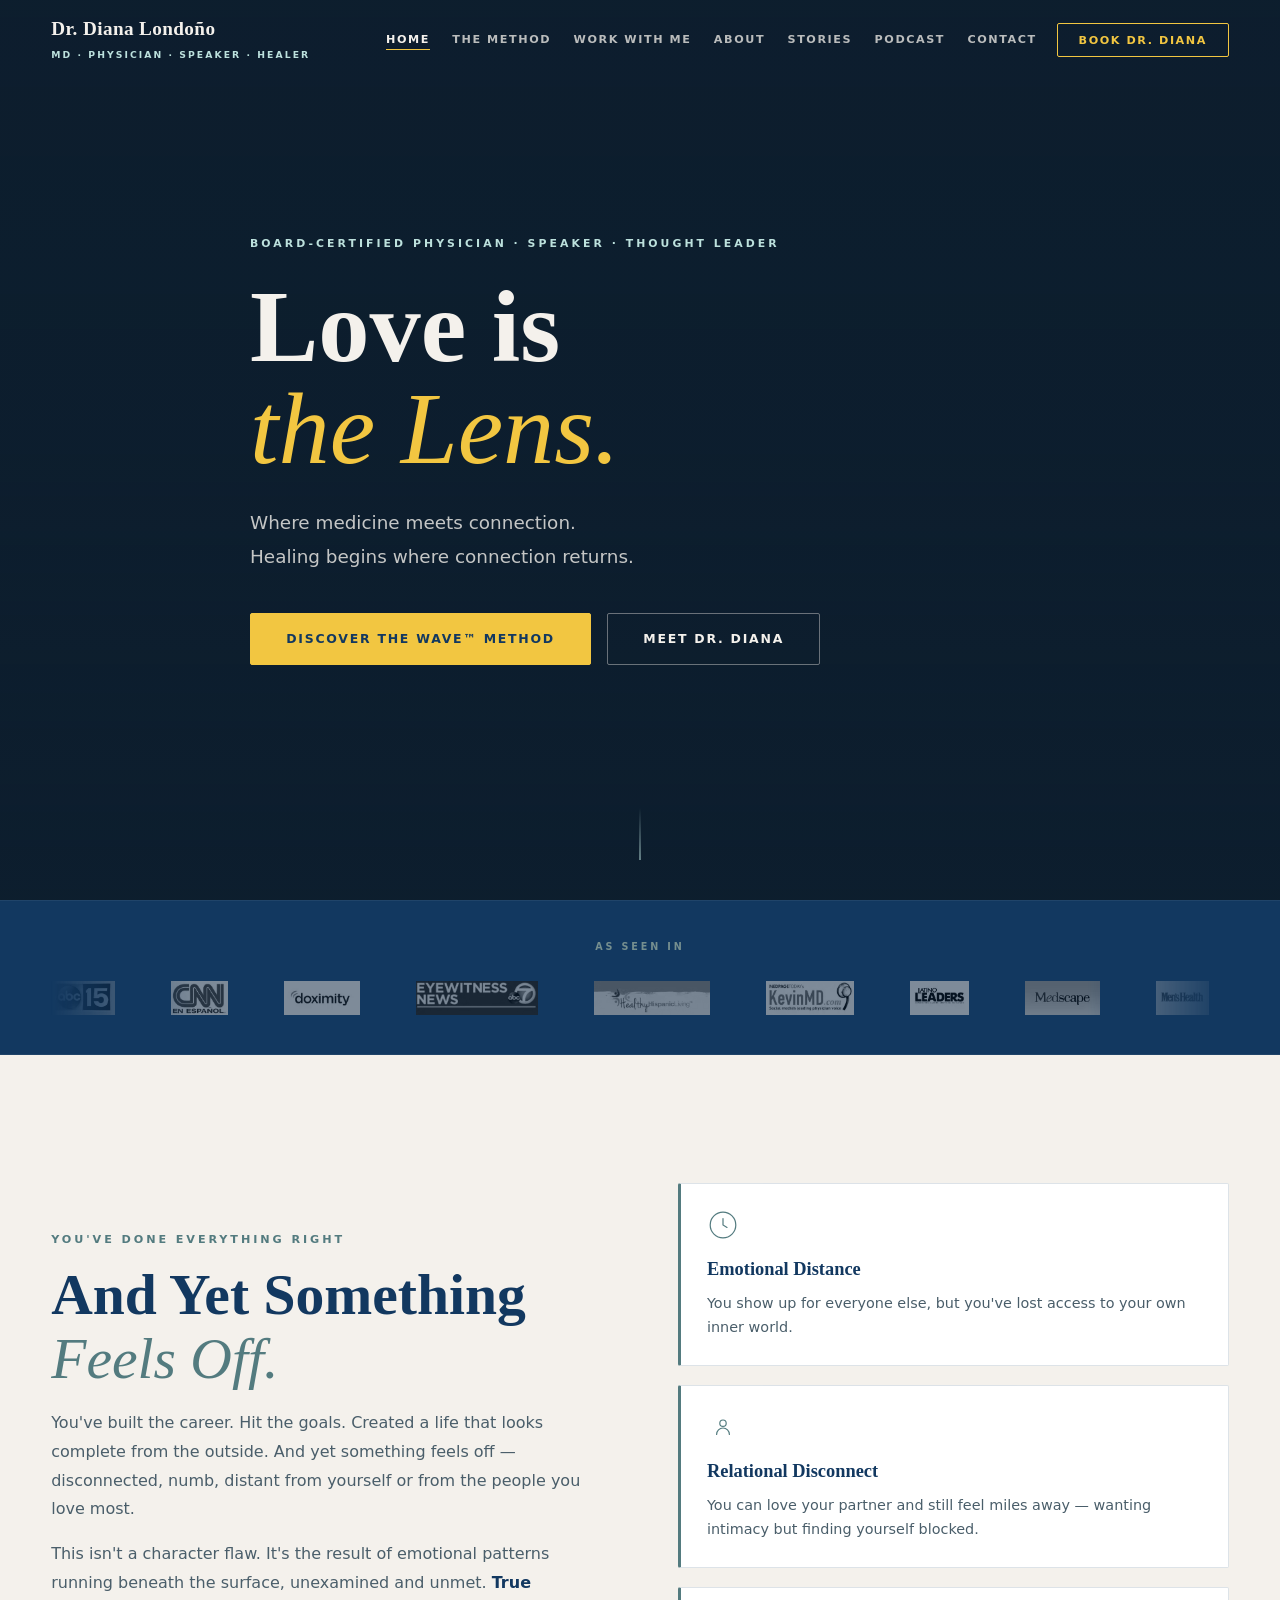
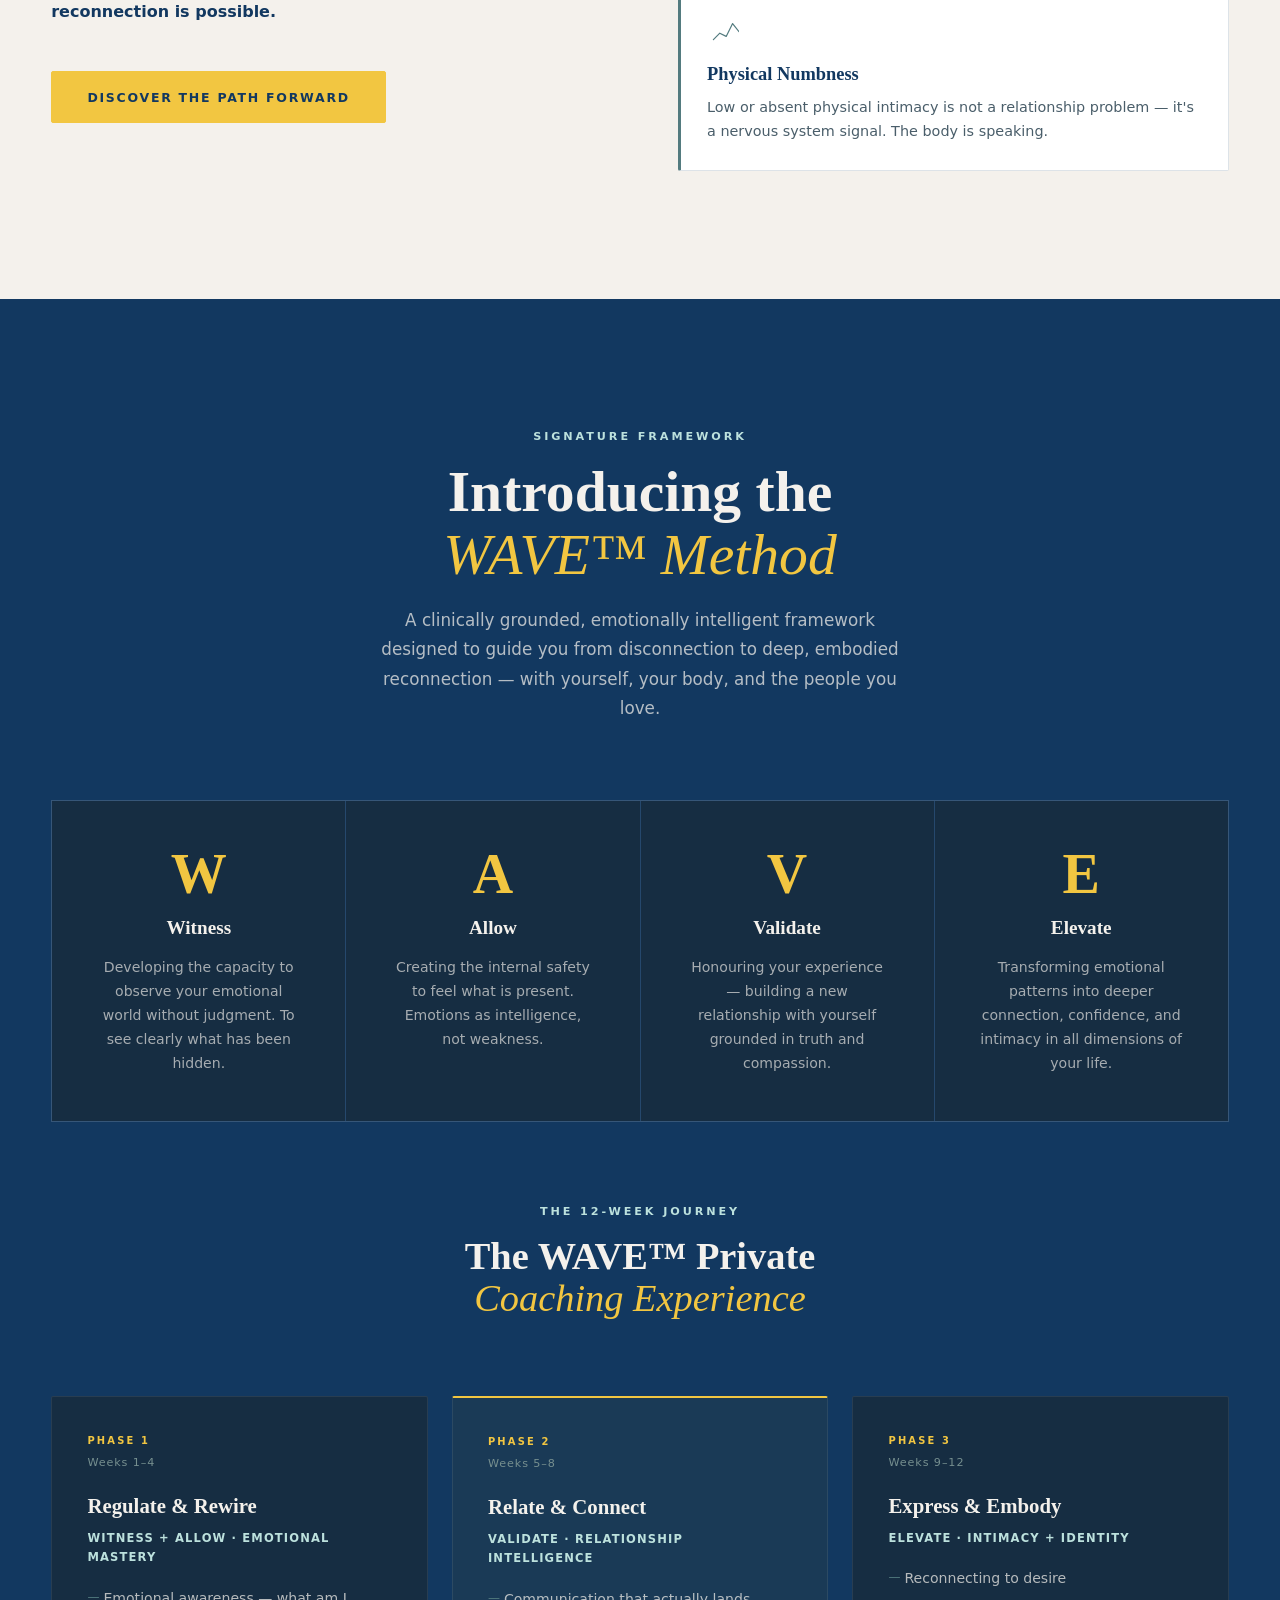
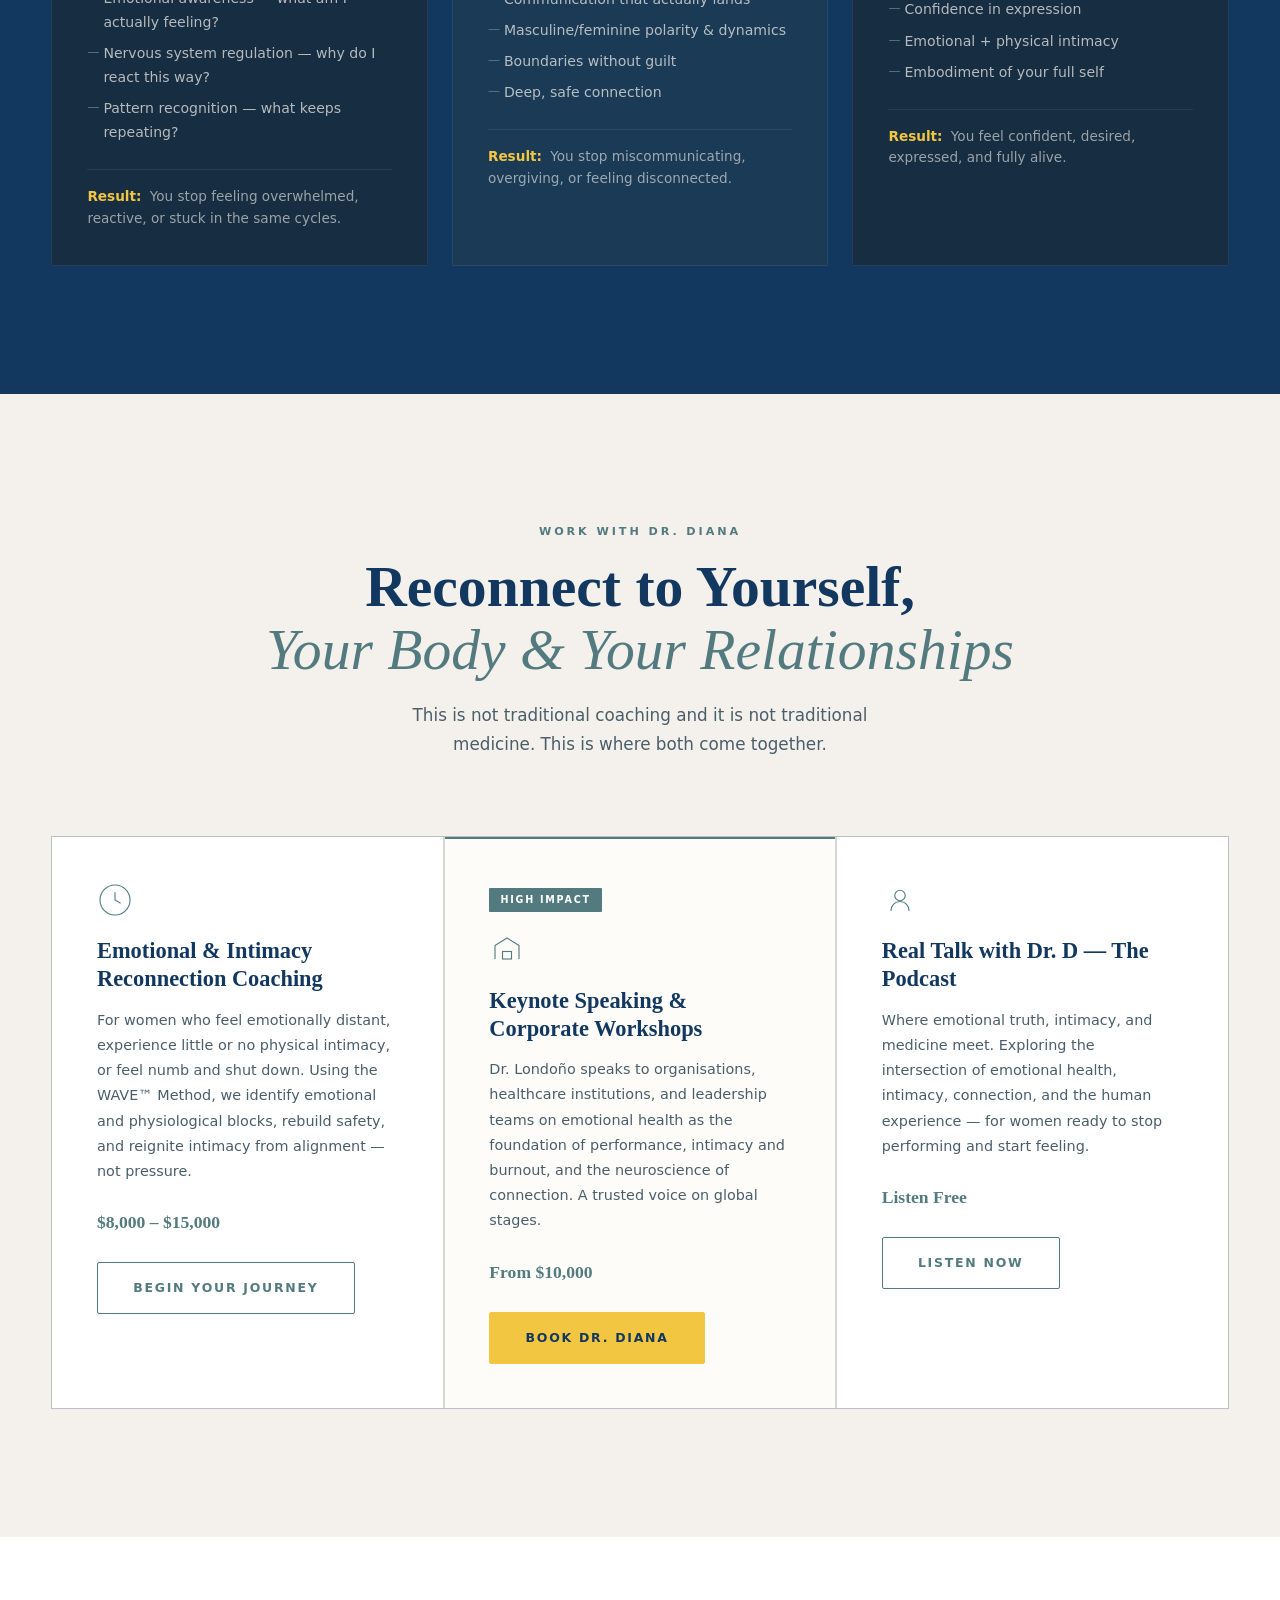
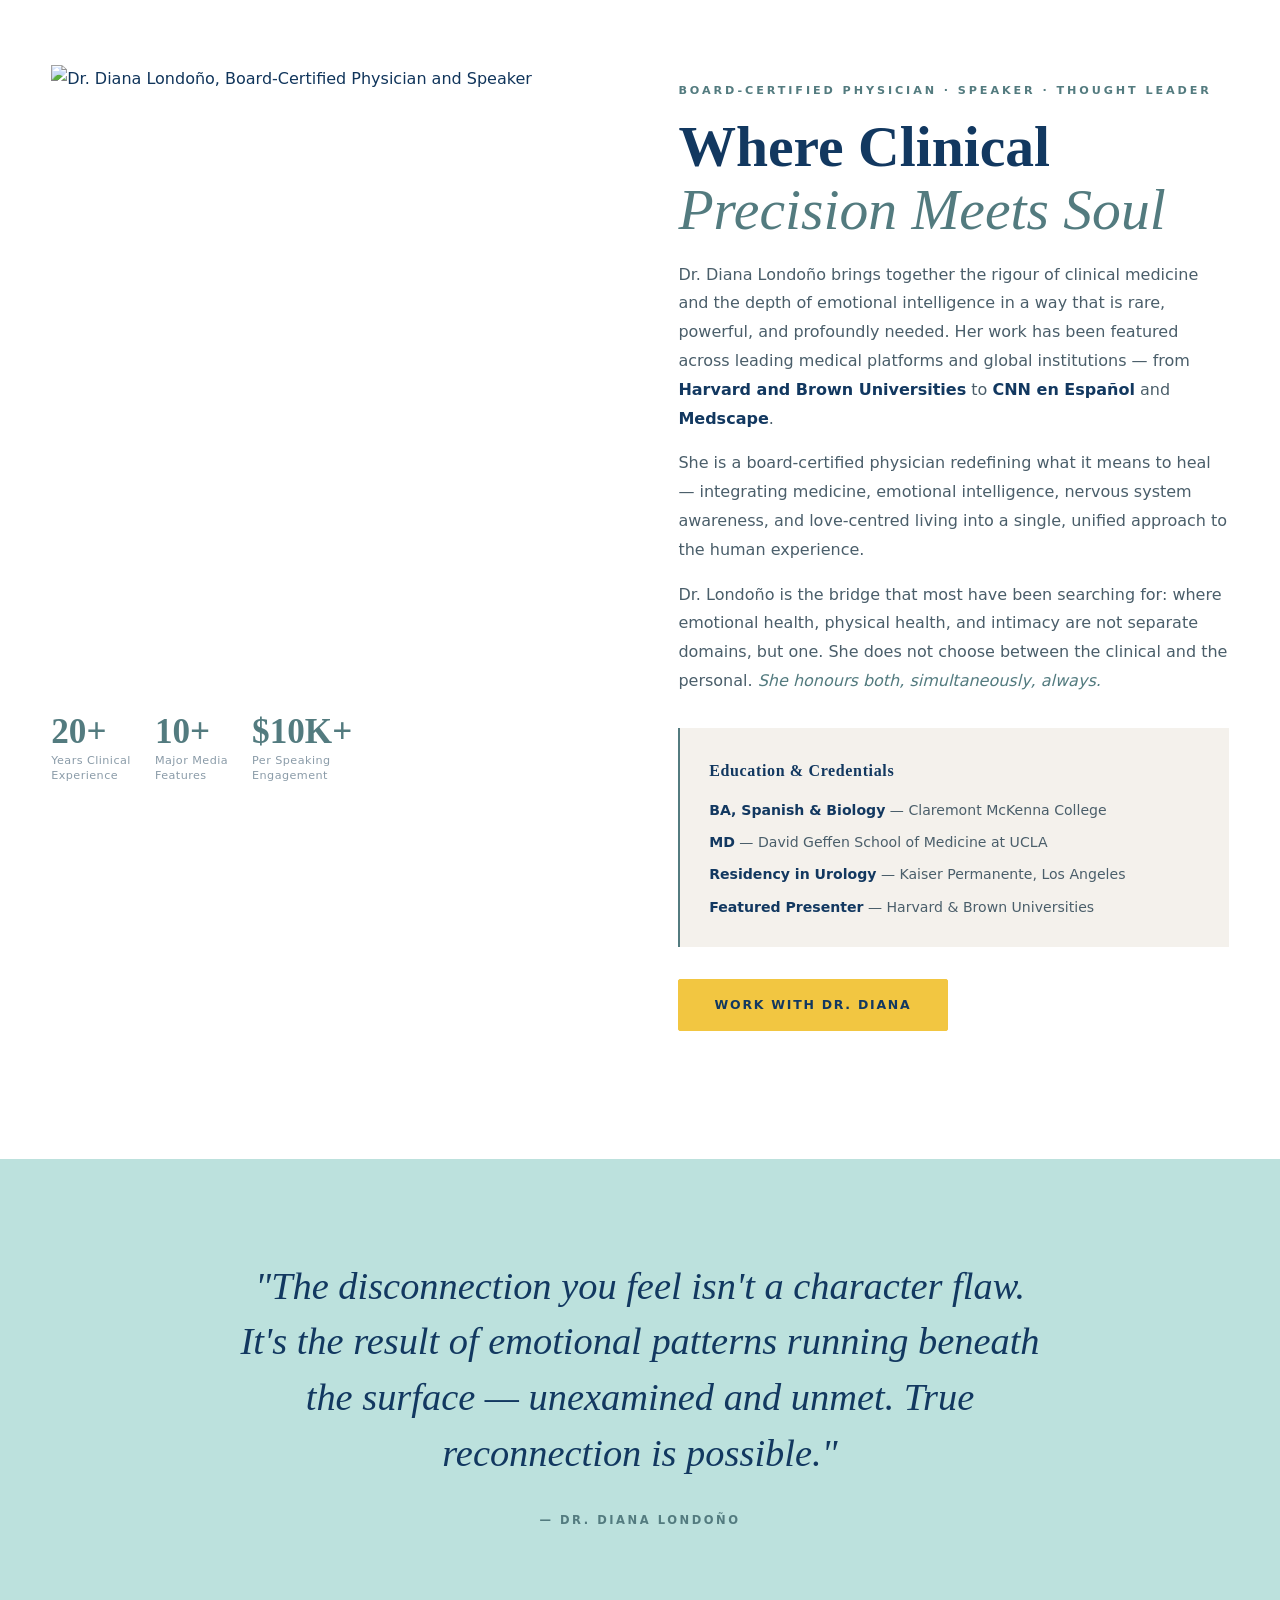
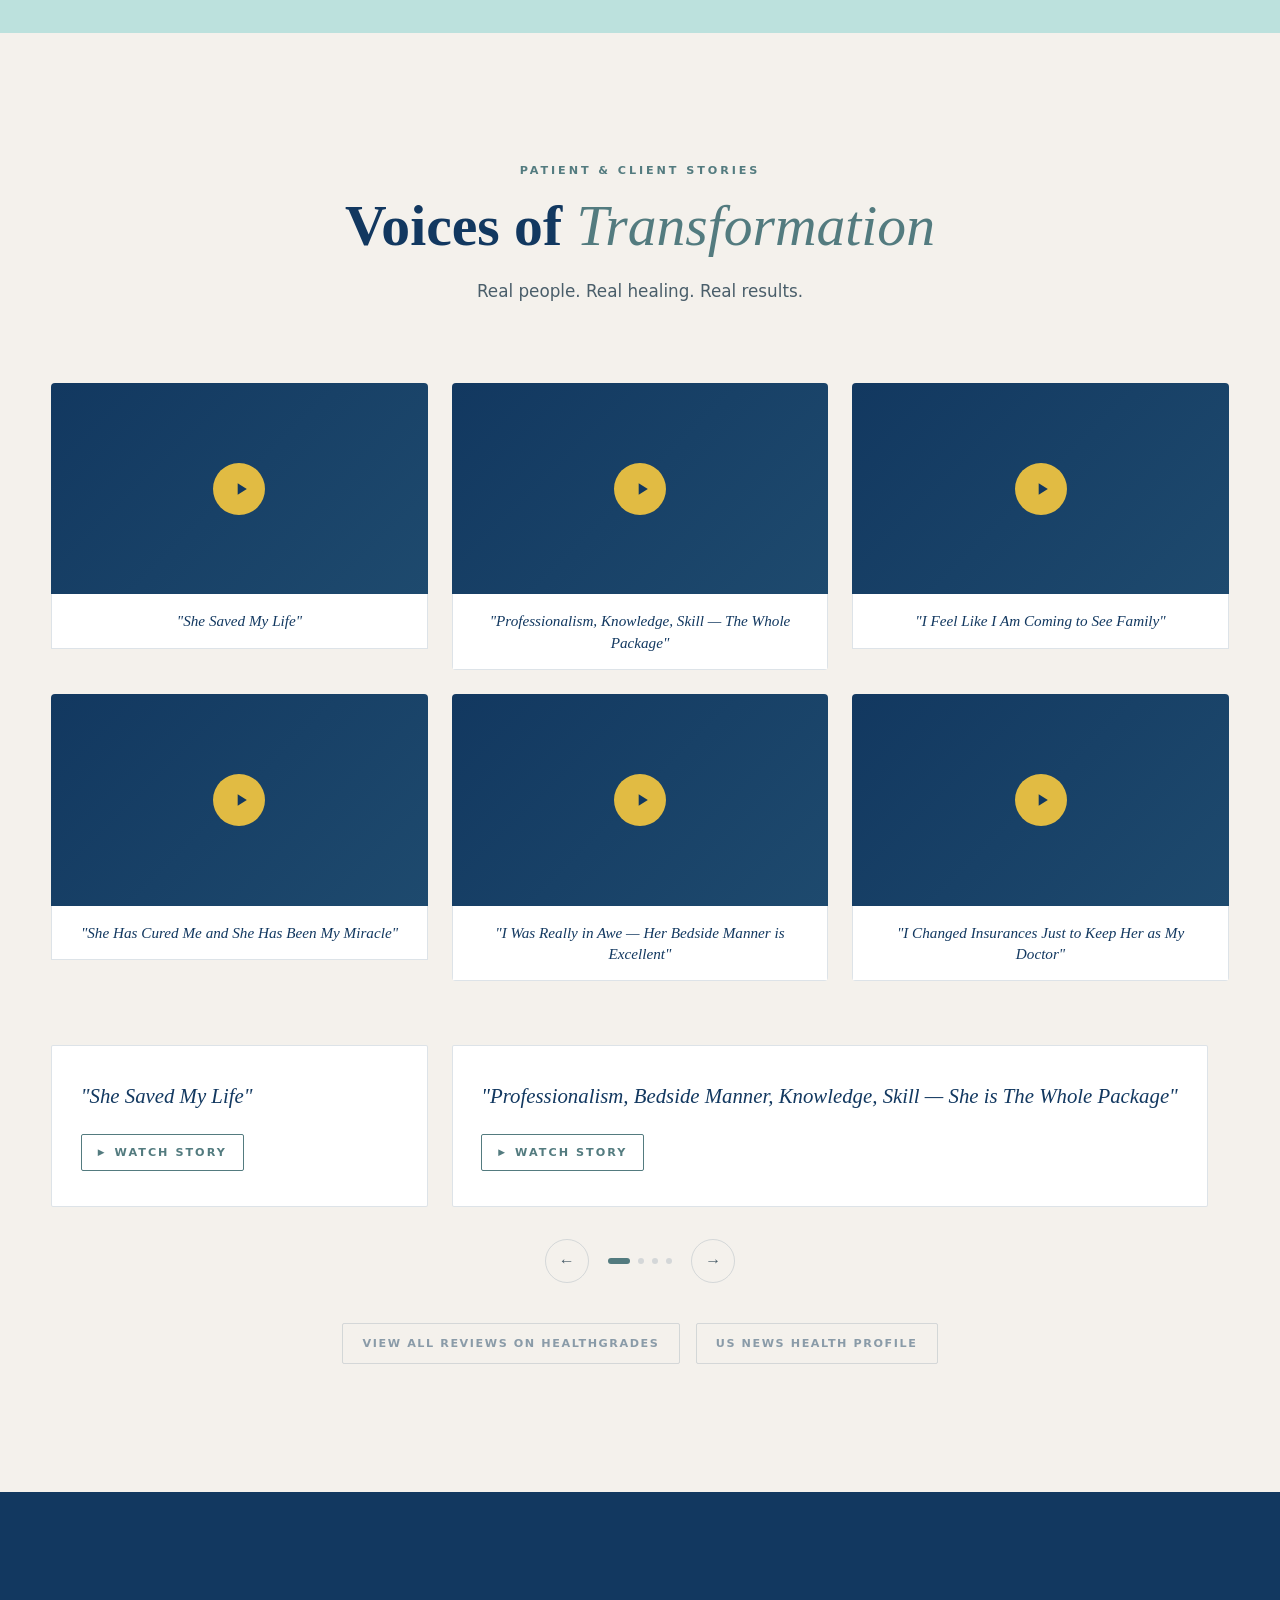
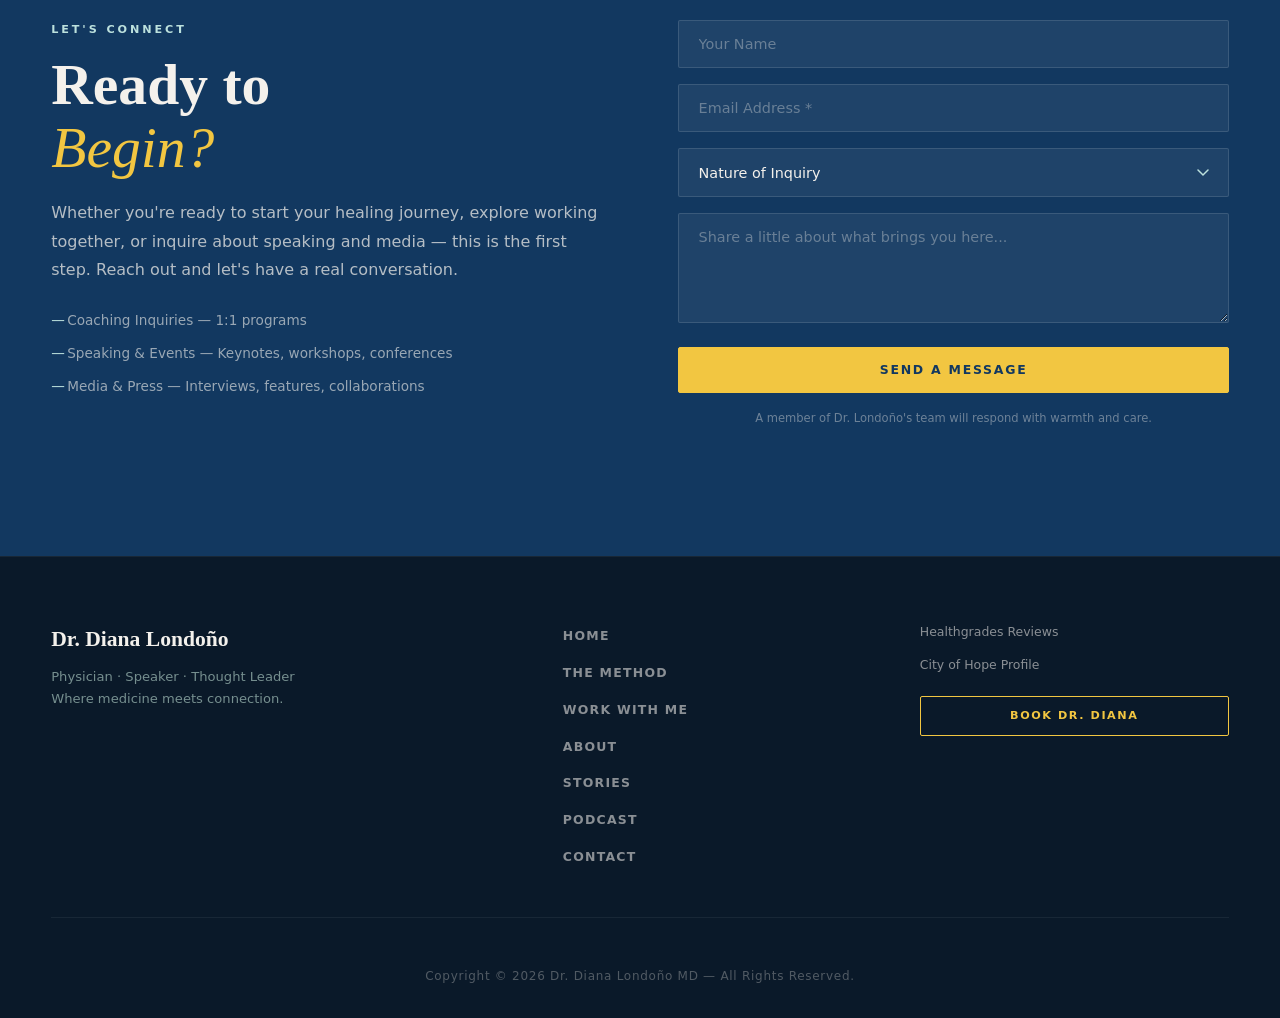
==== commit 1a978e45: "Update index.html" ====
--- a/index.html
+++ b/index.html
@@ -75,6 +75,7 @@
         <li><a href="#services"     class="nav-link">Work With Me</a></li>
         <li><a href="#about"        class="nav-link">About</a></li>
         <li><a href="#testimonials" class="nav-link">Stories</a></li>
+        <li><a href="podcast.html"    class="nav-link">Podcast</a></li>
         <li><a href="#contact"      class="nav-link">Contact</a></li>
         <li><a href="#contact" class="nav-cta">Book Dr. Diana</a></li>
       </ul>
@@ -562,6 +563,7 @@
             <li><a href="#services">Work With Me</a></li>
             <li><a href="#about">About</a></li>
             <li><a href="#testimonials">Stories</a></li>
+            <li><a href="podcast.html">Podcast</a></li>
             <li><a href="#contact">Contact</a></li>
           </ul>
         </nav>
